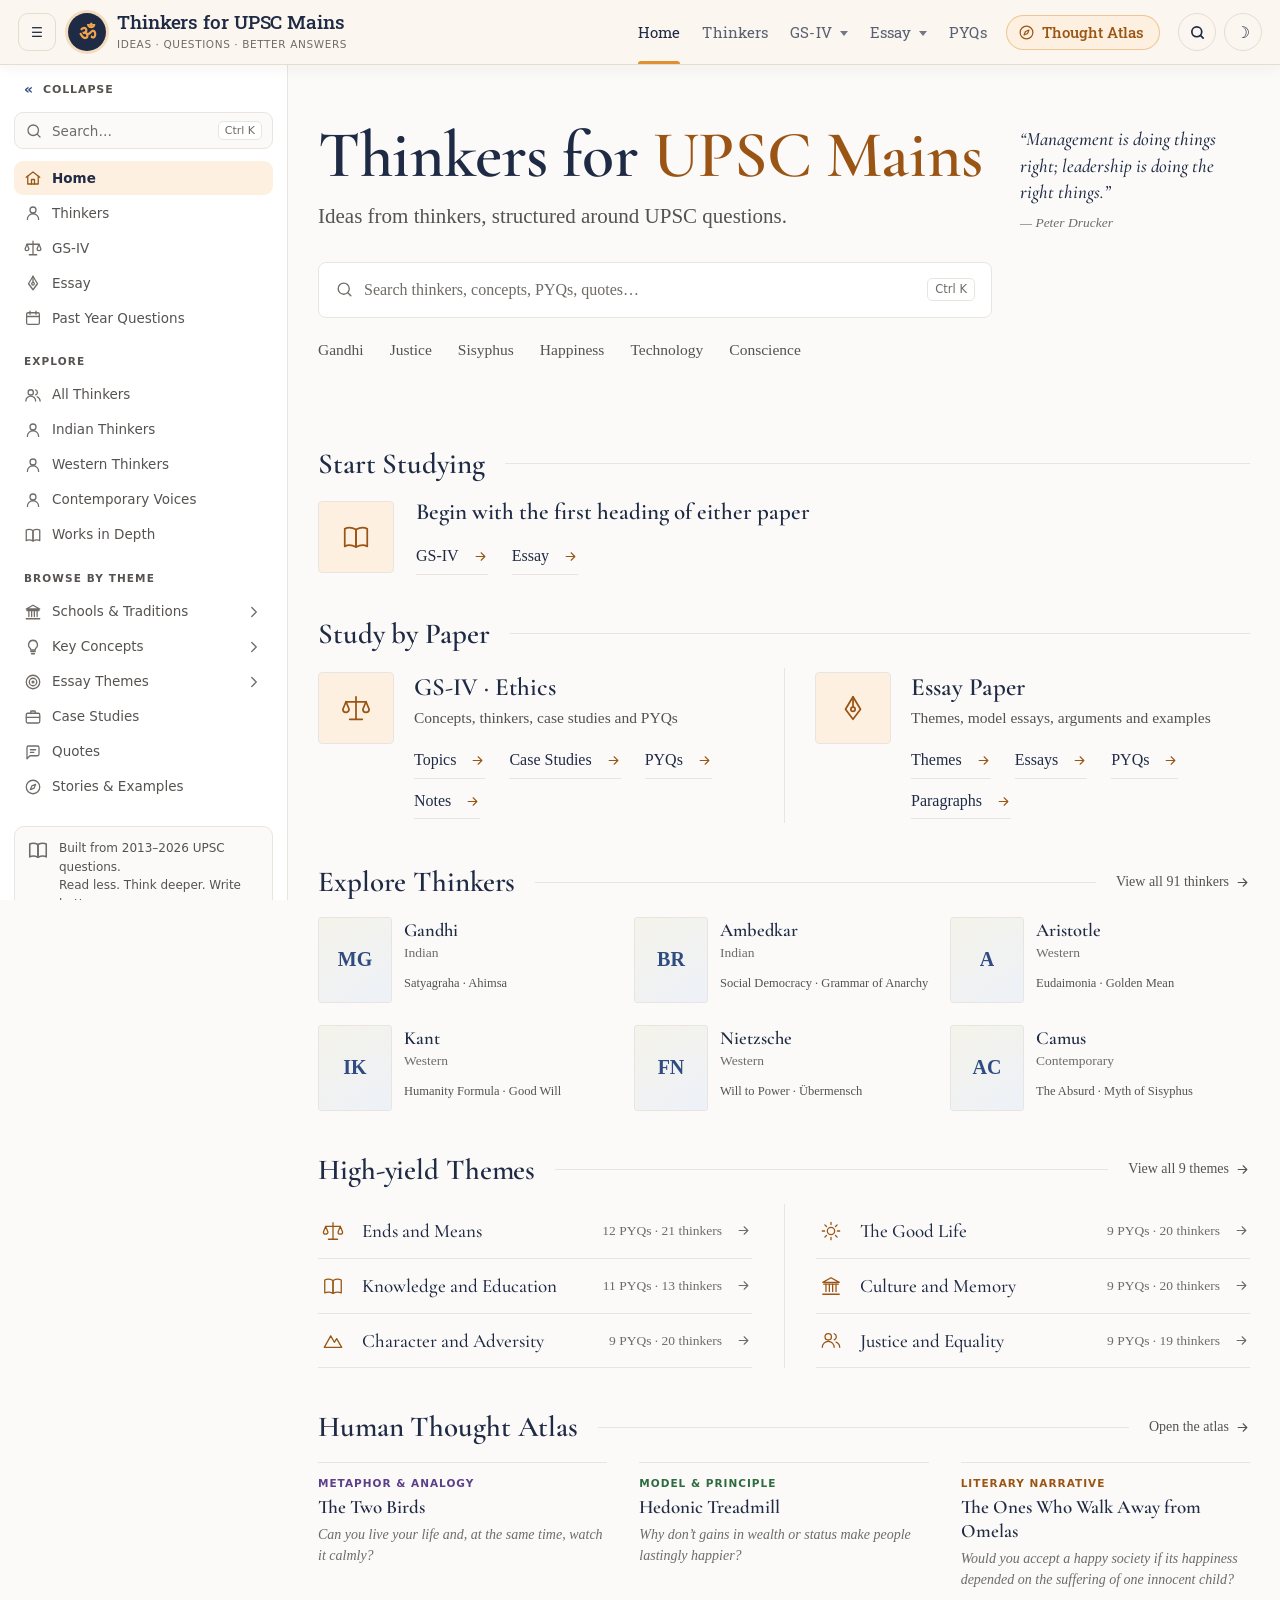
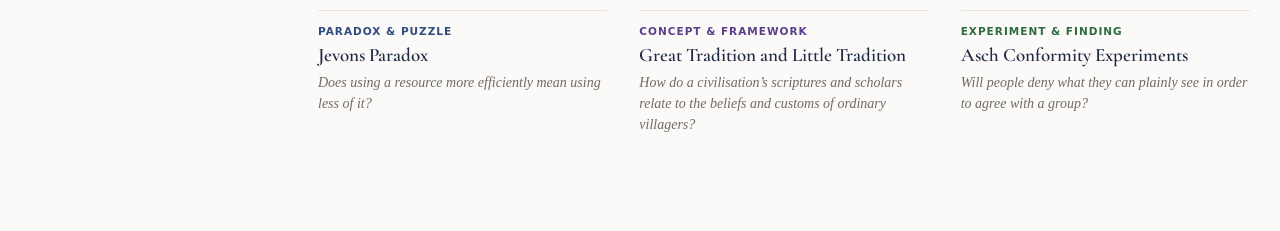
==== index.html @ a930371f "Give every page a shareable address, add Share, and animate the Katha cover Pages now write their pl" ====
<!DOCTYPE html>
<html lang="en" data-theme="light">
<head>
<meta charset="utf-8">
<meta name="viewport" content="width=device-width, initial-scale=1">
<meta http-equiv="Cache-Control" content="no-store, no-cache, must-revalidate">
<meta http-equiv="Pragma" content="no-cache">
<meta http-equiv="Expires" content="0">
<title>Thinkers for UPSC Mains — Essay &amp; Ethics</title>
<meta name="description" content="Philosophers and thinkers asked in UPSC Essay and GS-IV Ethics, organised with core ideas, quotations and syllabus links.">
<!-- The app's logo: a simpler cut for browser tabs, the full one for phone home screens. -->
<link rel="icon" href="favicon-32.png" type="image/png" sizes="32x32">
<link rel="icon" href="favicon.svg" type="image/svg+xml">
<link rel="apple-touch-icon" href="apple-touch-icon.png">
<!-- Roboto Slab carries the reading text; everything else stays on system faces. -->
<link rel="preconnect" href="https://fonts.googleapis.com">
<link rel="preconnect" href="https://fonts.gstatic.com" crossorigin>
<link rel="stylesheet" href="https://fonts.googleapis.com/css2?family=Roboto+Slab:wght@300;400;500;600&family=Cormorant+Garamond:ital,wght@0,500;0,600;1,500&family=Noto+Serif+Devanagari:wght@400;500;600&display=swap">
<!-- The stylesheet and scripts below are loaded with a fresh timestamp every visit,
     so an edited file is never served from a stale browser cache. -->
<script>
  document.write('<link rel="stylesheet" href="styles.css?v=' + Date.now() + '">');
</script>
<noscript><link rel="stylesheet" href="styles.css"></noscript>
</head>
<body>

<header class="topbar" id="topbar">
  <a class="skip" href="#main">Skip to main content</a>
  <button class="icon-btn menu-btn" id="menuBtn" aria-label="Show or hide the navigation"
          aria-controls="sidebar" aria-expanded="true" title="Show or hide the navigation">&#9776;</button>
  <a class="brand" href="./" data-to="home|0|" title="Home">
    <div class="brand-mark">&#x0950;</div>
    <div class="brand-text">
      <h1>Thinkers for UPSC Mains</h1>
      <p>Ideas &middot; Questions &middot; Better answers</p>
    </div>
  </a>
  <!-- the sections, on a band that runs out to the right edge -->
  <div class="band">
    <nav class="topnav" id="topNav" aria-label="Sections"></nav>
    <button class="band-btn" id="searchBtn" aria-label="Search" aria-controls="searchBar"
            aria-expanded="false" title="Search (press /)">
      <svg width="17" height="17" viewBox="0 0 24 24" fill="none" stroke="currentColor" stroke-width="2.4" stroke-linecap="round">
        <circle cx="11" cy="11" r="7"></circle><path d="M20 20l-3.5-3.5"></path>
      </svg>
    </button>
    <button class="band-btn band-atlas" data-to="atlas|0|" aria-label="Human Thought Atlas" title="Human Thought Atlas">
      <svg width="18" height="18" viewBox="0 0 24 24" fill="none" stroke="currentColor" stroke-width="2" stroke-linecap="round" stroke-linejoin="round">
        <circle cx="12" cy="12" r="9"></circle><path d="m15.5 8.5-2 5-5 2 2-5z"></path>
      </svg>
    </button>
    <button class="band-btn" id="themeBtn" aria-label="Toggle theme" title="Toggle light / dark">&#9789;</button>
  </div>
  <div class="searchbar" id="searchBar">
    <div class="search-wrap">
      <svg width="16" height="16" viewBox="0 0 24 24" fill="none" stroke="currentColor" stroke-width="2.2" stroke-linecap="round">
        <circle cx="11" cy="11" r="7"></circle><path d="M20 20l-3.5-3.5"></path>
      </svg>
      <input id="search" type="search" placeholder="Search a thinker, idea, quote or theme…" autocomplete="off">
      <span class="kbd">Esc</span>
    </div>
  </div>
</header>

<div class="shell">
  <nav class="sidebar" id="sidebar">
    <button class="rail-btn" id="railBtn" aria-controls="sidebar" aria-expanded="true"
            title="Collapse the panel"><i>&laquo;</i><span>Collapse</span></button>
    <div id="viewNav"></div>
    <div class="side-label" id="catLabel">Schools &amp; Traditions</div>
    <div id="catNav"></div>
  </nav>

  <main class="main" id="main" tabindex="-1"></main>
</div>

<div class="overlay" id="overlay">
  <article class="sheet" id="sheet"></article>
</div>

<script>
  // async=false keeps them executing in this exact order.
  //
  // Locally we bust the cache on every load, so an edited file shows up on a
  // plain refresh. Once deployed that would be wasteful -- the data files are
  // well over a megabyte and never change between releases -- so a published
  // copy uses a fixed version instead and lets the browser cache properly.
  // Bump BUILD when the data files change.
  (function () {
    var BUILD = '2026-10-05e';
    var local = ['localhost', '127.0.0.1', '::1', ''].indexOf(location.hostname) !== -1
                || location.protocol === 'file:';
    var v = local ? Date.now() : BUILD;
    ['data.js', 'portraits.js', 'profiles.js',
     'works.js', 'worklab.js', 'covers.js', 'mcqs.js', 'answers.js', 'guides.js', 'essays.js','pyq.js', 'glossary.js', 'openouts.js', 'gs4pyq.js', 'gs4concepts.js', 'cases.js', 'gs4gloss.js', 'atlas.js', 'app.js'].forEach(function (f) {
      var s = document.createElement('script');
      s.src = f + '?v=' + v;
      s.async = false;
      document.head.appendChild(s);
    });
  })();
</script>
</body>
</html>
---- styles.css ----
/* ================= UPSC THINKERS — STYLES ================= */

:root{
  --bg:#fbfaf8;
  --bg-2:#fefdfc;
  --panel:#ffffff;
  /* the brand gradient runs across both of these and carries white text, so it
     stays the same in either theme; --accent alone is too pale in dark mode */
  --brand-a:#2f4b80;
  --brand-b:#1f2a44;
  --ink:#333130;      /* warm near-black: 11.9:1, not 14.6 */
  --ink-2:#55524f;    /* body text, 7.5:1 */
  --ink-3:#6f6b67;    /* labels and captions, 4.8:1 */
  --line:#e8e5e1;
  --line-2:#f2f0ed;
  --rail:#ffffff;      /* the sidebar, a step lighter than the page */
  /* ink and saffron: ink blue for anything you can press, saffron only for the
     rules and marks that frame a heading */
  --accent:#2f4b80;    /* 8.3:1 on the page */
  --accent-2:#4a6aa6;
  --accent-soft:#edf1f8;
  --head:#1f2a44;      /* page headings */
  --saffron:#e0902f;   /* rules, underlines and the brand mark; never text on white */
  --saffron-ink:#9a5514; /* saffron as text: the small labels over a heading, 5.7:1 */
  --saffron-soft:#fdf0e1; /* a saffron wash behind the section you are in */
  --cta:#b05e18;       /* filled buttons; white on it is 4.7:1 */
  --cta-h:#9a5314;
  --cta-ink:#ffffff;
  --hero:linear-gradient(180deg,#f6f0e7,#fbfaf8);
  --gold:#7d6a3c;
  --gold-soft:#f5f3ea;
  --shadow:0 1px 2px rgba(30,30,28,.05), 0 8px 24px rgba(30,30,28,.06);
  --shadow-lg:0 4px 12px rgba(30,30,28,.09), 0 24px 60px rgba(30,30,28,.14);
  --radius:14px;
  --serif:"Iowan Old Style","Palatino Linotype",Palatino,Georgia,"Times New Roman",serif;
  --sans:"Segoe UI",Inter,system-ui,-apple-system,Roboto,Helvetica,Arial,sans-serif;
  /* quotations get their own face so they stand apart from the body text */
  --quote:Aptos,"Segoe UI Variable Text","Segoe UI",system-ui,-apple-system,Roboto,sans-serif;
  --quote-ink:#2b2927;
  --sidebar-w:288px;
  /* the reading: a slab serif, set large and loose, the way ANRF sets its prose */
  --read:"Roboto Slab","Rockwell","Georgia",serif;
  --read-ink:#3a3835;
  --band:#1f2a44;      /* the header; white on it is 14.3:1 */
  --band-ink:#c9cfdc;  /* the sections you are not in, 9.1:1 on the header */
  /* the masthead: the page's own paper, navy type, the mark in navy and saffron */
  --mast:#fbf7f0;
  --mast-line:#e6ddcd;
  --mast-ink:#586072;  /* the sections you are not in, 6.3:1 on the masthead */
  --mark-bg:#1f2a44;
  --mark-ink:#f0a54d;
}

html[data-theme="dark"]{
  --bg:#191817;
  --bg-2:#211f1e;
  --panel:#262423;
  --ink:#e4e1dc;      /* eased off pure white too */
  --ink-2:#b0aca6;
  --ink-3:#948f89;
  --line:#38352f;
  --line-2:#2d2a28;
  --rail:#131211;      /* the sidebar, a step deeper than the page */
  --accent:#9fb5e3;
  --accent-2:#bccbee;
  --accent-soft:#212838;
  --head:#e3e7f0;
  --saffron-ink:#e8a55a;
  --saffron-soft:#33261a;
  --cta:#e8a55a;
  --cta-h:#f0b672;
  --cta-ink:#1b1a19;
  --hero:linear-gradient(180deg,#221f1c,#191817);
  --gold:#cbb47c;
  --gold-soft:#282318;
  --shadow:0 1px 2px rgba(0,0,0,.3), 0 8px 24px rgba(0,0,0,.35);
  --shadow-lg:0 4px 12px rgba(0,0,0,.4), 0 24px 60px rgba(0,0,0,.55);
  --quote-ink:#eeeae4;
  --read-ink:#dcd8d2;
  --band:#182033;
  --mast:#1f1d1b;
  --mast-line:#35312c;
  --mast-ink:#b1aca4;
  --mark-bg:#e0902f;
  --mark-ink:#1f2a44;
}

*{box-sizing:border-box;margin:0;padding:0}
html{scroll-behavior:smooth}
body{
  background:var(--bg);
  color:var(--ink);
  font-family:var(--sans);
  line-height:1.6;
  -webkit-font-smoothing:antialiased;
}
a{color:var(--accent);text-decoration:none}
button{font-family:inherit;cursor:pointer;border:none;background:none;color:inherit}
::selection{background:var(--accent);color:var(--panel)}

/* ---------------- Header ----------------
   A paper masthead: the page's own warm off-white, the name in navy at the
   left, the sections at the right with a saffron underline under the one you
   are in, and the Thought Atlas as a saffron pill of its own. The colour on the
   page comes from the pictures in the header bands below it. */
.topbar{
  position:sticky;top:0;z-index:60;
  display:flex;align-items:center;gap:12px;
  height:64px;padding:0 0 0 18px;
  background:var(--mast);color:var(--head);
  box-shadow:0 1px 0 var(--mast-line),0 4px 14px rgba(60,45,30,.05);
}
.skip{
  position:absolute;left:12px;top:-52px;z-index:90;
  padding:8px 14px;border-radius:8px;background:var(--band);color:#fff;
  font-size:13px;font-weight:600;transition:top .15s}
.skip:focus{top:12px}

.brand{display:flex;align-items:center;gap:11px;flex-shrink:0;min-width:0;color:inherit}
.brand:focus-visible{outline:2px solid var(--saffron);outline-offset:3px;border-radius:8px}
.brand-mark{
  width:38px;height:38px;border-radius:50%;flex-shrink:0;
  background:var(--mark-bg);color:var(--mark-ink);
  display:grid;place-items:center;
  font-family:var(--serif);font-size:20px;font-weight:700;
  box-shadow:0 0 0 3px rgba(224,144,47,.25);
}
.brand-text h1{
  font-family:var(--read);font-size:19px;font-weight:500;letter-spacing:-.1px;
  line-height:1.15;color:var(--head);white-space:nowrap}
.brand-text p{
  font-size:10.5px;color:var(--ink-3);letter-spacing:.6px;text-transform:uppercase;
  margin-top:3px;white-space:nowrap}

.band{
  position:relative;align-self:stretch;margin-left:auto;
  display:flex;align-items:center;gap:8px;
  padding:0 18px 0 24px;color:var(--head)}

.topnav{align-self:stretch;margin-right:6px}
.tn-list{display:flex;height:100%;list-style:none}
.tn{position:relative;display:flex}
.tn-btn{
  position:relative;display:flex;align-items:center;gap:8px;height:100%;
  padding:0 14px;font-family:var(--read);font-size:15.5px;font-weight:400;
  letter-spacing:.1px;color:var(--mast-ink);white-space:nowrap;transition:color .15s}
.tn:hover .tn-btn,.tn:focus-within .tn-btn,.tn.open .tn-btn,.tn.on .tn-btn{color:var(--head)}
/* a saffron bar under the section you are in; a fainter one under the menu you are in */
.tn-btn::after{
  content:"";position:absolute;left:14px;right:14px;bottom:0;height:3px;
  border-radius:3px 3px 0 0;background:var(--saffron);opacity:0;transition:opacity .15s}
.tn:hover .tn-btn::after,.tn:focus-within .tn-btn::after,.tn.open .tn-btn::after{opacity:.5}
.tn.on .tn-btn::after{opacity:1}
.tn-btn:focus-visible{outline:2px solid var(--saffron);outline-offset:-8px;border-radius:10px}
/* the Thought Atlas: a saffron pill with a compass, set apart from the sections */
.tn-feature{align-items:center;margin:0 4px 0 8px}
.tn-feature .tn-btn{
  height:auto;gap:7px;padding:7px 15px 7px 11px;border-radius:20px;
  border:1px solid rgba(224,144,47,.45);background:var(--saffron-soft);color:var(--saffron-ink);font-weight:500}
.tn-feature .tn-btn .ic{width:17px;height:17px}
.tn-feature .tn-btn::after{display:none}
.tn-feature:hover .tn-btn,.tn-feature:focus-within .tn-btn{border-color:var(--saffron);color:var(--saffron-ink)}
.tn-feature.on .tn-btn{background:var(--saffron);border-color:var(--saffron);color:#fff}
.tn-feature .tn-btn:focus-visible{outline-offset:2px;border-radius:20px}
.tn-caret{
  width:0;height:0;margin-top:2px;opacity:.85;
  border-left:4px solid transparent;border-right:4px solid transparent;border-top:5px solid currentColor}

.dd{
  display:none;position:absolute;top:100%;left:0;z-index:80;
  min-width:300px;padding:6px;
  background:var(--panel);border:1px solid var(--line);border-top:3px solid var(--saffron);
  border-radius:0 0 12px 12px;box-shadow:var(--shadow-lg)}
.tn:last-child .dd{left:auto;right:0}
@media (hover:hover){ .topnav:not(.shut) .tn:hover > .dd{display:block} }
.topnav:not(.shut) .tn:focus-within > .dd,.tn.open > .dd{display:block}
.dd ul{list-style:none}
.dd-item{
  display:block;width:100%;text-align:left;padding:9px 12px;border-radius:8px;
  transition:background .12s}
.dd-item b{
  display:block;font-family:var(--read);font-size:15px;font-weight:500;
  line-height:1.35;color:var(--ink)}
.dd-item span{display:block;margin-top:2px;font-size:12.5px;line-height:1.45;color:var(--ink-2)}
.dd-item:hover,.dd-item:focus-visible{background:var(--accent-soft)}
.dd-item:hover b,.dd-item:focus-visible b{color:var(--accent)}
.dd-item:focus-visible{outline:none;box-shadow:inset 0 0 0 2px var(--accent)}

.band-btn{
  width:38px;height:38px;border-radius:50%;display:grid;place-items:center;flex-shrink:0;
  border:1.5px solid var(--mast-line);color:var(--head);font-size:16px;transition:.15s}
.band-btn:hover{background:var(--saffron-soft);border-color:var(--saffron);color:var(--saffron-ink)}
/* on a narrow screen the sections leave for the drawer, but the atlas keeps a button */
.band-atlas{display:none;border-color:rgba(224,144,47,.5);background:var(--saffron-soft);color:var(--saffron-ink)}
.band-btn:focus-visible{outline:2px solid var(--saffron);outline-offset:2px}

/* search drops out of the band's end, and stays open while it holds a query */
.searchbar{
  display:none;position:absolute;top:100%;right:14px;z-index:85;
  width:min(560px,calc(100vw - 28px));padding:10px;
  background:var(--panel);border:1px solid var(--line);border-top:0;
  border-radius:0 0 12px 12px;box-shadow:var(--shadow-lg)}
.searchbar.open{display:block}
.search-wrap{position:relative}
.search-wrap svg{position:absolute;left:13px;top:50%;transform:translateY(-50%);color:var(--ink-3)}
#search{
  width:100%;padding:10px 62px 10px 38px;
  border:1px solid var(--line);border-radius:10px;
  background:var(--panel);color:var(--ink);font-size:14px;
  transition:border-color .15s, box-shadow .15s;
}
#search:focus{outline:none;border-color:var(--accent);box-shadow:0 0 0 3px var(--accent-soft)}
#search::placeholder{color:var(--ink-3)}
.kbd{
  position:absolute;right:10px;top:50%;transform:translateY(-50%);
  font-size:11px;color:var(--ink-3);border:1px solid var(--line);
  border-radius:5px;padding:1px 6px;background:var(--bg);pointer-events:none;
}
.icon-btn{
  width:38px;height:38px;border-radius:10px;display:grid;place-items:center;
  border:1px solid var(--line);background:var(--panel);color:var(--ink-2);
  transition:.15s;flex-shrink:0;
}
.icon-btn:hover{border-color:var(--accent);color:var(--accent)}

/* the menu button collapses the sidebar on a wide screen and opens the drawer
   on a narrow one, so one control means one thing: show me the navigation */
.menu-btn{display:grid}
.topbar .menu-btn{background:transparent;border-color:var(--mast-line);color:var(--head)}
.topbar .menu-btn:hover{border-color:var(--saffron);color:var(--saffron)}
.topbar .menu-btn:focus-visible{outline:2px solid var(--saffron);outline-offset:2px}

/* The band gives up air first, then the name steps back to its mark, and only
   then do the sections leave for the drawer, which already lists them all. */
@media (max-width:1340px){
  .tn-btn{padding:0 11px;font-size:14.5px}
  .tn-btn::after{left:11px;right:11px}
  .band{padding-left:16px}
}
@media (max-width:1260px) and (min-width:1001px){ .brand-text{display:none} }
@media (max-width:1000px){ .topnav{display:none} .band-atlas{display:grid} }

/* ---------------- Layout ---------------- */
.shell{display:flex;align-items:flex-start;max-width:1560px;margin:0 auto}

.sidebar{
  width:var(--sidebar-w);flex-shrink:0;
  position:sticky;top:64px;
  height:calc(100vh - 64px);overflow-y:auto;
  padding:12px 14px 40px;
  background:var(--rail);
  border-right:1px solid var(--line);
}
/* the panel's own control, where a reader looks for it */
.rail-btn{
  display:flex;align-items:center;gap:9px;width:100%;
  padding:6px 10px;margin-bottom:10px;border:0;border-radius:8px;
  background:none;color:var(--ink-3);cursor:pointer;
  font-family:var(--sans);font-size:11px;font-weight:700;
  letter-spacing:.9px;text-transform:uppercase;transition:.13s}
.rail-btn:hover{background:var(--line-2);color:var(--accent)}
.rail-btn:focus-visible{outline:2px solid var(--accent);outline-offset:1px}
.rail-btn i{font-style:normal;font-size:14px;line-height:1;color:var(--accent)}
/* the panel now sits on a deeper ground, so its small text steps up a shade */
.rail-btn,.sidebar .side-label,.sidebar .syl-no{color:var(--ink-2)}
@media (min-width:881px){
  html[data-side="off"] .rail-btn{justify-content:center;padding:8px 0}
  html[data-side="off"] .rail-btn span{display:none}
  html[data-side="off"] .sidebar{
    width:58px;padding-left:8px;padding-right:8px;overflow-x:hidden}
  html[data-side="off"] .nav-name,
  html[data-side="off"] .nav-count,
  html[data-side="off"] .side-label{display:none}
  html[data-side="off"] .nav-item{justify-content:center;padding:9px 0}
  html[data-side="off"] .nav-ico{width:auto;font-size:16px}
  html[data-side="off"] .syl-no{font-size:12px}
  html[data-side="off"] #catNav{
    margin-top:10px;padding-top:10px;border-top:1px solid var(--line)}
  html[data-side="off"] .nav-back .nav-ico{color:var(--accent)}
}
/* With the header band carrying the sections, a wide screen's sidebar keeps only
   the schools and traditions (and, inside a map, its headings). Below 1001px the
   band has no room for the sections, so the drawer goes on listing them. */
@media (min-width:1001px){
  .sidebar .nav-back{display:none}   /* .nav-item sets display later on */
  #catLabel{margin-top:4px}
  html[data-side="off"] #catNav{margin-top:0;padding-top:0;border-top:0}
}
.sidebar::-webkit-scrollbar{width:8px}
.sidebar::-webkit-scrollbar-thumb{background:var(--line);border-radius:4px}

.side-label{
  font-size:10.5px;font-weight:700;letter-spacing:1.1px;text-transform:uppercase;
  color:var(--ink-3);padding:0 10px;margin:18px 0 8px;
}
#viewNav > .side-label:first-child{margin-top:0}
.nav-item + .side-label{margin-top:18px}
.side-label:first-child{margin-top:0}

.nav-item{
  display:flex;align-items:center;gap:10px;width:100%;
  padding:8px 10px;border-radius:9px;text-align:left;
  font-size:13.5px;color:var(--ink-2);transition:.13s;margin-bottom:1px;
}
.nav-item:hover{background:var(--line-2);color:var(--ink)}
.nav-item.active{background:var(--saffron-soft);color:var(--head);font-weight:600}
.nav-item.active .nav-count{background:rgba(154,85,20,.12);color:var(--saffron-ink)}
html[data-theme="dark"] .nav-item.active .nav-count{background:rgba(232,165,90,.18)}
.nav-ico{font-size:15px;width:20px;text-align:center;flex-shrink:0}
.nav-name{flex:1;line-height:1.3}
.nav-count{
  font-size:11px;font-weight:600;padding:1px 7px;border-radius:20px;
  background:var(--line-2);color:var(--ink-2);flex-shrink:0;
}
/* the sidebar outside a map: line icons, the section you are in on a saffron
   wash, and three browse groups that fold open */
.nav-item > .ic.nav-ico{width:18px;height:18px;color:var(--ink-3)}
.nav-item.active > .ic.nav-ico{color:var(--saffron-ink)}
.nav-item.sub.active{background:none;color:var(--saffron-ink)}
.nav-chev{width:15px;height:15px;margin-left:auto;color:var(--ink-3);transition:transform .15s}
.nav-fold[aria-expanded="true"] .nav-chev{transform:rotate(90deg)}
.nav-kids{margin:2px 0 6px 19px;padding-left:10px;border-left:1px solid var(--line)}
.nav-kid{
  display:flex;align-items:baseline;justify-content:space-between;gap:8px;width:100%;
  padding:5px 8px;border:0;border-radius:7px;background:none;text-align:left;cursor:pointer;
  font:13px/1.4 var(--sans);color:var(--ink-2)}
.nav-kid:hover{background:var(--line-2);color:var(--ink)}
.nav-kid.on{color:var(--saffron-ink);font-weight:600}
.nav-kid i{font-style:normal;font-size:11px;color:var(--ink-3)}
.nav-kid:focus-visible,.side-search:focus-visible{outline:2px solid var(--saffron);outline-offset:1px}
.side-search{
  display:flex;align-items:center;gap:9px;width:100%;margin:0 0 12px;padding:8px 10px;
  border:1px solid var(--line);border-radius:9px;background:var(--bg);color:var(--ink-3);
  font:13.5px/1.2 var(--sans);text-align:left;cursor:pointer;transition:.13s}
.side-search:hover{border-color:var(--saffron)}
.side-search span{flex:1}
.side-search kbd{
  font:11px/1.4 var(--sans);padding:1px 6px;border:1px solid var(--line);border-radius:5px;
  background:var(--panel);color:var(--ink-3)}
.side-foot{
  display:flex;gap:10px;align-items:flex-start;margin:22px 0 0;padding:12px;
  border:1px solid var(--line);border-radius:10px;background:var(--bg)}
.side-foot .ic{width:22px;height:22px;color:var(--ink-3)}
.side-foot p{font:12px/1.55 var(--sans);color:var(--ink-2)}
@media (min-width:881px){
  html[data-side="off"] .side-search{justify-content:center;padding:8px 0}
  html[data-side="off"] .side-search span,
  html[data-side="off"] .side-search kbd,
  html[data-side="off"] .nav-chev,
  html[data-side="off"] .nav-kids,
  html[data-side="off"] .side-foot{display:none}
}

.main{flex:1;min-width:0;padding:26px 30px 80px}

/* ---------------- Section head + filters ---------------- */
.sec-head{margin-bottom:18px}
/* every page heading stands in ink blue behind a saffron rule; where a small
   label sits over it, the rule runs down beside both so they read as one */
.sec-head h3{
  font-family:var(--serif);font-size:23px;font-weight:600;letter-spacing:-.3px;
  color:var(--head);border-left:4px solid var(--saffron);padding-left:14px}
.sec-head p{color:var(--ink-2);font-size:14px;margin-top:3px;max-width:720px}

.chips{display:flex;gap:7px;flex-wrap:wrap;margin:14px 0 20px}
.chip{
  padding:5px 13px;border-radius:20px;font-size:12.5px;font-weight:500;
  border:1px solid var(--line);background:var(--panel);color:var(--ink-2);transition:.13s;
}
.chip:hover{border-color:var(--accent);color:var(--accent)}
.chip.on{background:var(--accent);border-color:var(--accent);color:var(--panel)}

/* ---------------- The front page ----------------
   A hero with the site search and a statue fading in from the right, then the
   reader's place, the two papers, six thinkers and the most-asked themes. The
   pictures are public-domain and CC0 photographs from Wikimedia Commons: Rodin's
   Thinker (National Gallery of Art), Aristotle (Palazzo Altemps) and a pen nib. */
.art-thinker{background-image:url("https://upload.wikimedia.org/wikipedia/commons/thumb/a/a1/Auguste_Rodin%2C_The_Thinker_%28Le_Penseur%29%2C_model_1880%2C_cast_1901%2C_NGA_1005.jpg/960px-Auguste_Rodin%2C_The_Thinker_%28Le_Penseur%29%2C_model_1880%2C_cast_1901%2C_NGA_1005.jpg")}
.art-aristotle{background-image:url("https://upload.wikimedia.org/wikipedia/commons/thumb/a/ae/Aristotle_Altemps_Inv8575.jpg/500px-Aristotle_Altemps_Inv8575.jpg")}
.art-pen{background-image:url("https://upload.wikimedia.org/wikipedia/commons/thumb/e/e7/Fountain_pen_nib_%28Unsplash%29.jpg/500px-Fountain_pen_nib_%28Unsplash%29.jpg")}

.ic{
  width:18px;height:18px;flex-shrink:0;fill:none;stroke:currentColor;stroke-width:1.7;
  stroke-linecap:round;stroke-linejoin:round}

.hero{
  --art:min(27%,330px);   /* the statue's strip at the right; the quote stands just left of it */
  position:relative;isolation:isolate;overflow:hidden;
  display:grid;grid-template-columns:minmax(0,1fr) 200px;gap:28px;align-items:start;
  margin:-26px -30px 0;padding:46px calc(var(--art) + 4px) 34px 30px;
  background:var(--hero);border-bottom:1px solid var(--line)}
/* multiply lets the photograph's grey ground take on the page's warm colour */
.hero-art{
  position:absolute;z-index:-1;top:0;right:0;bottom:0;width:calc(var(--art) + 70px);
  background-repeat:no-repeat;background-size:cover;background-position:50% 22%;
  -webkit-mask-image:linear-gradient(90deg,transparent 0,#000 40%);
          mask-image:linear-gradient(90deg,transparent 0,#000 40%);
  mix-blend-mode:multiply;opacity:.7;filter:sepia(.4) saturate(.85)}
.hero-body{min-width:0}
.hero-t{
  font-family:var(--read);font-size:clamp(30px,4.2vw,46px);font-weight:600;line-height:1.1;
  letter-spacing:-.6px;color:var(--head)}
.hero-s{
  font-family:var(--read);font-size:clamp(16px,1.6vw,19px);line-height:1.5;
  color:var(--ink-2);margin:10px 0 22px}
.hero-q{
  margin-top:14px;padding:0;border:0;background:none;text-align:left;cursor:pointer;
  font-family:var(--read);color:var(--ink-2)}
.hero-q q{display:block;font-style:italic;font-size:17px;line-height:1.5;color:var(--head)}
.hero-q span{display:block;margin-top:8px;font:500 12.5px/1.4 var(--sans);color:var(--ink-3)}
.hero-q:hover q{color:var(--saffron-ink)}
.hero-q:focus-visible{outline:2px solid var(--saffron);outline-offset:4px;border-radius:4px}

.hsearch{
  display:flex;align-items:center;gap:10px;max-width:720px;padding:5px 5px 5px 16px;
  background:var(--panel);border:1px solid var(--line);border-radius:12px;box-shadow:var(--shadow)}
.hsearch:focus-within{border-color:var(--saffron);box-shadow:0 0 0 3px var(--saffron-soft),var(--shadow)}
.hsearch > .ic{width:19px;height:19px;color:var(--ink-3)}
.hsearch input{
  flex:1;min-width:0;border:0;outline:0;background:none;color:var(--ink);
  font:15px/1.4 var(--sans);padding:10px 0}
.hsearch input::placeholder{color:var(--ink-3)}
.hsearch input::-webkit-search-cancel-button{cursor:pointer}

.hero-pop{display:flex;flex-wrap:wrap;align-items:center;gap:8px;margin-top:16px;max-width:720px}
.hero-pop > span{font:600 12.5px/1 var(--sans);color:var(--ink-2);margin-right:2px}
.pop{
  padding:6px 12px;border:1px solid var(--line);border-radius:7px;background:var(--panel);
  font:500 12.5px/1.2 var(--sans);color:var(--ink-2);cursor:pointer;transition:.13s}
.pop:hover{border-color:var(--saffron);background:var(--saffron-soft);color:var(--saffron-ink)}

/* the two buttons of the page: a filled one to go, an outlined one to explore */
.cta{
  display:inline-flex;align-items:center;justify-content:center;gap:8px;padding:10px 20px;
  border:0;border-radius:9px;background:var(--cta);color:var(--cta-ink);
  font:600 14px/1.2 var(--sans);white-space:nowrap;cursor:pointer;transition:.15s}
.cta:hover{background:var(--cta-h)}
.obtn{
  display:inline-flex;align-items:center;gap:8px;padding:9px 16px;
  border:1px solid var(--saffron);border-radius:9px;background:var(--saffron-soft);color:var(--saffron-ink);
  font:600 13.5px/1.2 var(--sans);white-space:nowrap;cursor:pointer;transition:.15s}
.obtn:hover{background:var(--saffron);color:var(--band)}
.cta .ic,.obtn .ic,.hb-link .ic{width:16px;height:16px}
.cta:focus-visible,.obtn:focus-visible,.pop:focus-visible,.hb-link:focus-visible,
.tcard:focus-visible,.topic:focus-visible,.srow:focus-visible{outline:2px solid var(--saffron);outline-offset:2px}

.home{max-width:1240px}
.hblock{margin-top:28px}
.hb-head{display:flex;align-items:flex-end;justify-content:space-between;gap:16px;margin-bottom:14px}
.hb-t{
  font-family:var(--read);font-size:21px;font-weight:600;line-height:1.25;color:var(--head);
  border-left:4px solid var(--saffron);padding-left:12px}
.hb-t small{margin-left:6px;font:600 12px/1 var(--sans);color:var(--ink-3);vertical-align:middle}
.hb-s{font-family:var(--read);font-size:14px;line-height:1.5;color:var(--ink-2);margin-top:5px;padding-left:16px}
.hb-link{
  display:inline-flex;align-items:center;gap:6px;padding:4px 0;border:0;background:none;
  font:600 13px/1.3 var(--sans);color:var(--accent);white-space:nowrap;cursor:pointer}
.hb-link:hover{color:var(--saffron-ink)}

.cont{
  display:grid;grid-template-columns:112px minmax(0,1fr) auto;align-items:center;gap:20px;
  padding:14px 20px 14px 14px;background:var(--panel);border:1px solid var(--line);
  border-radius:12px;box-shadow:var(--shadow)}
.cont-art{
  width:112px;height:84px;border-radius:8px;background-color:var(--line-2);
  background-size:cover;background-position:center 28%;filter:sepia(.2)}
.cont-t{display:flex;align-items:center;flex-wrap:wrap;gap:6px 10px}
.cont-t b{font-family:var(--read);font-size:19px;font-weight:600;line-height:1.3;color:var(--head)}
.cont-tag{
  font:600 11.5px/1 var(--sans);color:var(--saffron-ink);background:var(--saffron-soft);
  border-radius:6px;padding:5px 9px}
.cont-w{font-family:var(--read);font-size:14px;line-height:1.5;color:var(--ink-2);margin-top:4px}
.cont-bar{height:6px;max-width:520px;margin-top:12px;border-radius:6px;background:var(--line-2);overflow:hidden}
.cont-bar i{display:block;height:100%;border-radius:6px;background:var(--saffron)}
.cont-n{display:flex;justify-content:space-between;gap:12px;max-width:520px;margin-top:6px;font:500 12px/1.4 var(--sans);color:var(--ink-3)}
.cont-n b{color:var(--ink-2)}
.cont-go{display:flex;flex-wrap:wrap;gap:8px}

.pcards{display:grid;grid-template-columns:repeat(auto-fit,minmax(min(100%,380px),1fr));gap:18px}
.pcard{
  position:relative;isolation:isolate;overflow:hidden;
  display:flex;flex-direction:column;align-items:flex-start;padding:22px 24px;
  background:var(--panel);border:1px solid var(--line);border-radius:12px;box-shadow:var(--shadow)}
.pcard-art{
  position:absolute;z-index:-1;top:0;right:0;width:48%;height:132px;
  background-size:cover;background-position:center 30%;
  -webkit-mask-image:radial-gradient(ellipse 100% 100% at 100% 0,#000 35%,transparent 80%);
          mask-image:radial-gradient(ellipse 100% 100% at 100% 0,#000 35%,transparent 80%);
  mix-blend-mode:multiply;opacity:.5;filter:sepia(.35)}
.pcard-h{display:flex;gap:16px;align-items:flex-start;max-width:72%}
.pcard-ico{
  flex:0 0 auto;width:52px;height:52px;border-radius:11px;display:grid;place-items:center;
  background:var(--saffron-soft);color:var(--saffron-ink)}
.pcard-ico .ic{width:26px;height:26px}
.pcard h4{font-family:var(--read);font-size:23px;font-weight:600;line-height:1.2;color:var(--head)}
.pcard-h p{font-family:var(--read);font-size:14.5px;line-height:1.5;color:var(--ink-2);margin-top:5px}
/* where each paper's material lives: plain named links, a quiet tile each */
.pcard-links{display:grid;grid-template-columns:repeat(2,minmax(0,1fr));gap:10px;width:100%;margin-top:22px}
.pcard-links button{
  display:flex;align-items:center;gap:10px;min-height:48px;padding:9px 12px 9px 9px;text-align:left;
  background:var(--bg);border:1px solid var(--line);border-radius:10px;cursor:pointer;
  transition:border-color .15s,background .15s}
.pl-ico{
  flex:0 0 auto;width:30px;height:30px;border-radius:8px;display:grid;place-items:center;
  background:var(--saffron-soft);color:var(--saffron-ink)}
.pl-ico .ic{width:16px;height:16px}
.pcard-links b{flex:1;min-width:0;font:600 15px/1.25 var(--read);color:var(--head)}
.pcard-links button > .ic{flex:0 0 auto;width:15px;height:15px;color:var(--ink-3);transition:transform .15s,color .15s}
.pcard-links button:hover{border-color:var(--saffron);background:var(--panel)}
.pcard-links button:hover > .ic{color:var(--saffron-ink);transform:translateX(2px)}
.pcard-links button:focus-visible{outline:2px solid var(--saffron);outline-offset:2px}

.tcards{display:grid;grid-template-columns:repeat(auto-fill,minmax(min(100%,150px),1fr));gap:12px}
.tcard{
  display:flex;flex-direction:column;gap:10px;padding:12px;text-align:left;
  background:var(--panel);border:1px solid var(--line);border-radius:10px;box-shadow:var(--shadow);
  cursor:pointer;transition:.15s}
.tcard:hover{border-color:var(--saffron);box-shadow:var(--shadow-lg);transform:translateY(-2px)}
.tcard-top{display:flex;gap:10px;align-items:flex-start}
.tcard .portrait{width:58px;height:66px;border-radius:7px}
.tcard .portrait img{filter:grayscale(1)}
.tcard:hover .portrait img{filter:none}
.tcard-id{min-width:0}
.tcard-id b{display:block;font-family:var(--read);font-size:15.5px;font-weight:600;line-height:1.3;color:var(--head)}
.tcard-id span{font:12.5px/1.4 var(--sans);color:var(--ink-3)}
.tcard-tags{display:flex;flex-wrap:wrap;gap:5px}
.tcard-tags span{font:500 11.5px/1.3 var(--sans);color:var(--ink-2);background:var(--line-2);border-radius:5px;padding:4px 8px}

.topics{display:grid;grid-template-columns:repeat(auto-fill,minmax(min(100%,200px),1fr));gap:12px}
.topic{
  display:flex;align-items:center;gap:12px;padding:14px;text-align:left;
  background:var(--panel);border:1px solid var(--line);border-radius:10px;box-shadow:var(--shadow);
  cursor:pointer;transition:.15s}
.topic:hover{border-color:var(--saffron);transform:translateY(-2px)}
.topic-ico{flex:0 0 auto;width:40px;height:40px;border-radius:50%;display:grid;place-items:center}
.topic-ico .ic{width:20px;height:20px}
.topic-t b{display:block;font-family:var(--read);font-size:14.5px;font-weight:600;line-height:1.3;color:var(--head)}
.topic-t small{display:block;margin-top:3px;font:12px/1.4 var(--sans);color:var(--ink-3)}
.tone-0{background:#fdefe0;color:#a8581a}
.tone-1{background:#e9eef7;color:#2f4b80}
.tone-2{background:#fbf3d9;color:#86660e}
.tone-3{background:#e7f3ea;color:#2e6b40}
.tone-4{background:#efeaf6;color:#5b3f8a}
.tone-5{background:#e6f1f3;color:#1f6470}
html[data-theme="dark"] .tone-0{background:rgba(232,165,90,.16);color:#f0b672}
html[data-theme="dark"] .tone-1{background:rgba(159,181,227,.16);color:#b6c8ee}
html[data-theme="dark"] .tone-2{background:rgba(226,196,110,.16);color:#e6cd7c}
html[data-theme="dark"] .tone-3{background:rgba(126,196,146,.16);color:#9ad3aa}
html[data-theme="dark"] .tone-4{background:rgba(178,152,222,.16);color:#c8b4ea}
html[data-theme="dark"] .tone-5{background:rgba(120,190,202,.16);color:#9fd2db}

/* the photographs sit on a dark page as faint grey prints */
html[data-theme="dark"] .hero-art,
html[data-theme="dark"] .pcard-art{mix-blend-mode:normal;opacity:.16;filter:grayscale(1)}
html[data-theme="dark"] .cont-art{filter:grayscale(.4) brightness(.85)}

/* ---------------- The front page, quietly ----------------
   Fewer boxes and more air: a display serif for names and headings, hairline
   rules beside each heading, links set as underlined words with an arrow, and
   lists in place of cards. The statue stands larger in the hero and fades into
   the page. In the dark theme the page reads as ink and gold. */
.hero-home,.home{--display:"Cormorant Garamond","Iowan Old Style","Palatino Linotype",Palatino,Georgia,serif}
.hero.hero-home{
  --art:min(44%,560px);
  grid-template-columns:minmax(0,1fr) 230px;padding:58px 30px 40px;
  background:none;border-bottom:0}
.hero-home .hero-body{max-width:780px}
.hero-home .hero-art{
  width:calc(var(--art) + 120px);background-position:60% 18%;
  -webkit-mask-image:linear-gradient(90deg,transparent 0,#000 45%),linear-gradient(0deg,transparent 0,#000 30%);
          mask-image:linear-gradient(90deg,transparent 0,#000 45%),linear-gradient(0deg,transparent 0,#000 30%);
  -webkit-mask-composite:source-in;mask-composite:intersect;opacity:.55}
html[data-theme="dark"] .hero-home .hero-art{opacity:.62;filter:grayscale(.55) sepia(.35) brightness(.5) contrast(1.15)}
.hero-home .hero-t{font:600 clamp(40px,5.4vw,66px)/1.02 var(--display);letter-spacing:-.4px;color:var(--head)}
.hero-home .hero-t span{color:var(--saffron-ink)}
.hero-home .hero-s{margin:12px 0 30px;font:400 clamp(17px,1.7vw,21px)/1.45 var(--serif);color:var(--ink-2)}
.hero-home .hsearch{max-width:700px;padding:4px 16px;background:var(--panel);border-color:var(--line);border-radius:8px;box-shadow:none}
html[data-theme="dark"] .hero-home .hsearch{background:rgba(25,24,23,.72)}
.hero-home .hsearch:focus-within{border-color:var(--saffron);box-shadow:0 0 0 3px var(--saffron-soft)}
.hero-home .hsearch input{font:16px/1.4 var(--serif);padding:12px 0}
.hs-kbd{
  flex:0 0 auto;padding:3px 7px;border:1px solid var(--line);border-radius:5px;
  font:500 11.5px/1.3 var(--sans);color:var(--ink-3);background:none;white-space:nowrap}
@media (hover:none){ .hs-kbd{display:none} }
.hero-home .hero-pop{gap:6px 26px;margin-top:18px}
.hero-home .pop{
  padding:4px 0;border:0;border-bottom:1px solid transparent;border-radius:0;background:none;
  font:400 15.5px/1.3 var(--serif);color:var(--ink-2)}
.hero-home .pop:hover{background:none;border-bottom-color:var(--saffron);color:var(--saffron-ink)}
.hero-home .hero-q{margin-top:4px;text-align:left}
.hero-home .hero-q q{font:italic 500 19px/1.4 var(--display);color:var(--head)}
.hero-home .hero-q span{font:italic 400 13.5px/1.4 var(--serif);color:var(--ink-3)}
.hero-home .hero-q q,.hero-home .hero-q span{text-shadow:0 0 18px var(--bg),0 0 6px var(--bg),0 0 2px var(--bg)}

.home{max-width:1240px}
.home .hblock{margin-top:42px}
.home .hb-head{align-items:center;gap:20px;margin-bottom:18px}
.home .hb-head > :first-child{flex:1;min-width:0;display:flex;align-items:center;gap:20px}
.home .hb-head > :first-child::after{content:"";flex:1;height:1px;background:var(--line)}
.home .hb-t{border:0;padding:0;font:600 clamp(24px,2.3vw,29px)/1.15 var(--display);letter-spacing:-.1px;white-space:nowrap}
.home .hb-link{font:400 14px/1.3 var(--serif);color:var(--ink-2)}
.home .hb-link:hover{color:var(--saffron-ink)}
.home .hb-link .ic{width:15px;height:15px}

/* a square tile carries each section's mark in gold */
.cont-tile,.home .pcard-ico{
  flex:0 0 auto;display:grid;place-items:center;width:76px;height:72px;border-radius:4px;
  background:var(--saffron-soft);border:1px solid var(--line);color:var(--saffron-ink)}
.cont-tile .ic,.home .pcard-ico .ic{width:30px;height:30px;stroke-width:1.4}
.home .cont{
  display:flex;align-items:center;gap:22px;width:100%;padding:0;text-align:left;
  background:none;border:0;border-radius:0;box-shadow:none;cursor:pointer}
.home .cont-body{display:flex;flex-direction:column;min-width:0;flex:1}
.cont-name{font:600 23px/1.2 var(--display);color:var(--head)}
.home .cont:hover .cont-name{color:var(--saffron-ink)}
.home .cont-w{margin-top:4px;font:400 15px/1.4 var(--serif);color:var(--ink-2)}
.cont-prog{display:flex;align-items:center;gap:16px;max-width:460px;margin-top:12px}
.home .cont-bar{flex:1;height:5px;max-width:none;margin:0;background:var(--line)}
.cont-prog b{font:400 13px/1 var(--serif);color:var(--ink-2)}

/* links as words: underlined, with an arrow that moves on hover */
.hlinks{display:flex;flex-wrap:wrap;gap:12px 24px;margin-top:20px}
.hlinks button{
  display:inline-flex;align-items:center;gap:14px;padding:0 0 7px;border:0;
  border-bottom:1px solid var(--line);background:none;cursor:pointer;
  font:400 16px/1.3 var(--serif);color:var(--head);transition:border-color .15s,color .15s}
.hlinks button .ic{width:15px;height:15px;color:var(--saffron-ink);transition:transform .15s}
.hlinks button:hover{border-bottom-color:var(--saffron);color:var(--saffron-ink)}
.hlinks button:hover .ic{transform:translateX(3px)}
.hlinks button:focus-visible,.home .cont:focus-visible,.arow:focus-visible{outline:2px solid var(--saffron);outline-offset:3px}

.home .pcards{grid-template-columns:repeat(2,minmax(0,1fr));gap:0}
.home .pcard{
  flex-direction:row;align-items:flex-start;gap:20px;padding:4px 30px 4px 0;
  background:none;border:0;border-radius:0;box-shadow:none;overflow:visible}
.home .pcard + .pcard{padding:4px 0 4px 30px;border-left:1px solid var(--line)}
.home .pcard-main{min-width:0}
.home .pcard h4{font:600 25px/1.2 var(--display);color:var(--head)}
.home .pcard-main p{margin-top:5px;font:400 15.5px/1.45 var(--serif);color:var(--ink-2)}

.home .tcards{grid-template-columns:repeat(6,minmax(0,1fr));gap:22px 16px}
@media (max-width:1320px){ .home .tcards{grid-template-columns:repeat(3,minmax(0,1fr))} }
.home .tcard{
  flex-direction:row;align-items:flex-start;gap:14px;padding:0;
  background:none;border:0;border-radius:0;box-shadow:none}
.home .tcard:hover{box-shadow:none;transform:none}
.home .tcard{gap:12px}
.home .tcard .portrait{flex:0 0 auto;width:74px;height:86px;border-radius:3px}
.home .tcard-id{display:flex;flex-direction:column;min-width:0;padding-top:2px}
.home .tcard-id b{font:600 18.5px/1.2 var(--display);color:var(--head)}
.home .tcard:hover .tcard-id b{color:var(--saffron-ink)}
.home .tcard-id > span{margin-top:3px;font:400 13.5px/1.35 var(--serif);color:var(--ink-3)}
.home .tcard-id small{margin-top:12px;font:400 12.5px/1.45 var(--serif);color:var(--ink-2)}

/* the themes as a list in two columns, read down each column */
.home .topics{
  grid-template-columns:repeat(2,minmax(0,1fr));grid-template-rows:repeat(3,auto);grid-auto-flow:column;
  gap:0 0}
.home .topic{
  display:grid;grid-template-columns:30px minmax(0,1fr) auto 16px;align-items:center;gap:14px;
  padding:15px 0;margin:0 32px 0 0;background:none;border:0;border-bottom:1px solid var(--line);
  border-radius:0;box-shadow:none}
.home .topic:nth-child(n+4){margin:0 0 0 32px}
.home .topics{background:linear-gradient(var(--line),var(--line)) 50% 0/1px 100% no-repeat}
.home .topic:hover{transform:none}
.home .topic-ico{width:auto;height:auto;border-radius:0;background:none;color:var(--saffron-ink)}
.home .topic-ico .ic{width:22px;height:22px;stroke-width:1.4}
.home .topic b{font:500 19px/1.25 var(--display);color:var(--head)}
.home .topic small{font:400 13.5px/1.3 var(--serif);color:var(--ink-3);white-space:nowrap}
.home .topic > .ic{width:15px;height:15px;color:var(--ink-3);transition:transform .15s,color .15s}
.home .topic:hover b,.home .topic:hover > .ic{color:var(--saffron-ink)}
.home .topic:hover > .ic{transform:translateX(3px)}

/* atlas entries: kind, name and question, under a hairline */
.arows{display:grid;grid-template-columns:repeat(3,minmax(0,1fr));gap:4px 32px}
.arow{
  display:flex;flex-direction:column;gap:5px;padding:14px 0 16px;text-align:left;
  background:none;border:0;border-top:1px solid var(--line);cursor:pointer}
.arow-k{font:600 10.5px/1.3 var(--sans);letter-spacing:1px;text-transform:uppercase;color:var(--fam)}
.arow b{font:600 19px/1.25 var(--display);color:var(--head)}
.arow-q{font:italic 400 14px/1.5 var(--serif);color:var(--ink-3)}
.arow:hover b{color:var(--saffron-ink)}

@media (max-width:900px){
  .hero.hero-home{grid-template-columns:minmax(0,1fr);padding-top:40px}
  .hero-home .hero-q{max-width:420px}
  .home .pcards{grid-template-columns:minmax(0,1fr);gap:26px}
  .home .pcard,.home .pcard + .pcard{padding:0;border-left:0}
  .home .topics{grid-template-columns:minmax(0,1fr);grid-template-rows:none;grid-auto-flow:row;background:none}
  .home .topic,.home .topic:nth-child(n+4){margin:0}
  .arows{grid-template-columns:repeat(2,minmax(0,1fr))}
}
@media (max-width:620px){
  .hero-home .hero-art{opacity:.3}
  html[data-theme="dark"] .hero-home .hero-art{opacity:.4}
  .cont-tile,.home .pcard-ico{width:60px;height:58px}
  .cont-tile .ic,.home .pcard-ico .ic{width:24px;height:24px}
  .home .cont,.home .pcard{gap:16px}
  .home .tcards{grid-template-columns:minmax(0,1fr)}
  .home .topic{grid-template-columns:26px minmax(0,1fr) 16px}
  .home .topic small{grid-column:2;grid-row:2;margin-top:-8px}
  .home .topic > .ic{grid-column:3;grid-row:1 / 3}
  .arows{grid-template-columns:minmax(0,1fr)}
  .hb-atlas .arow:nth-child(n+4){display:none}
  .home .hb-t{white-space:normal}
}

/* ---------------- Site search ---------------- */
.srch{max-width:1100px}
.srch .hsearch{max-width:none}
.srch-sum{margin:14px 0 0;font:14px/1.5 var(--sans);color:var(--ink-2)}
.srch-g{margin-top:24px}
.srows{display:grid;gap:8px}
.srow{
  display:flex;flex-direction:column;gap:3px;width:100%;padding:12px 16px;text-align:left;
  background:var(--panel);border:1px solid var(--line);border-radius:10px;cursor:pointer;transition:.13s}
.srow:hover{border-color:var(--saffron)}
.srow b{font-family:var(--read);font-size:15px;font-weight:500;line-height:1.45;color:var(--ink)}
.srow span{font:12.5px/1.4 var(--sans);color:var(--ink-3)}
.srch-more{margin-top:12px}

/* ---------------- One section for past questions, two papers ---------------- */
.pyq-switch{display:inline-flex;gap:4px;padding:4px;margin:0 0 18px;background:var(--line-2);border-radius:10px}
.pyq-switch button{
  padding:7px 16px;border:0;border-radius:7px;background:none;cursor:pointer;
  font:600 13px/1.2 var(--sans);color:var(--ink-2)}
.pyq-switch button:hover{color:var(--head)}
.pyq-switch button.on{background:var(--panel);color:var(--head);box-shadow:var(--shadow)}
.pyq-switch button:focus-visible{outline:2px solid var(--saffron);outline-offset:1px}

@media (max-width:1100px){
  .hero{grid-template-columns:minmax(0,1fr);padding-right:calc(var(--art) - 30px)}
  .hero-q{display:none}
}
@media (max-width:880px){
  .hero{margin:-20px -16px 0;padding:30px 16px 24px}
  .hero-art{width:60%;opacity:.35}
}
@media (max-width:620px){
  .hsearch{padding-left:12px}
  .hsearch .cta{padding:10px 14px}
  .cont{grid-template-columns:72px minmax(0,1fr);gap:14px;padding:12px}
  .cont-art{width:72px;height:72px}
  .cont-go{grid-column:1 / -1}
  .pcard{padding:18px 16px}
  .pcard-h{max-width:none}
  .pcard-art{width:60%;opacity:.3}
  .pcard-links{gap:8px;margin-top:18px}
  .pcard-links button{padding:8px 10px 8px 8px}
  .hb-head{flex-wrap:wrap;align-items:flex-start}
}
/* one column of atlas cards on a phone: three are enough for the home page */
@media (max-width:540px){ .hb-atlas .acard:nth-child(n+4){display:none} }
/* narrow phones: the tile itself reads as a link, so the label keeps the room */
@media (max-width:420px){
  .pcard-links button{gap:8px;padding:8px}
  .pcard-links button > .ic{display:none}
  .pl-ico{width:26px;height:26px}
  .pcard-links b{font-size:14px}
}

/* ---------------- The Thought Atlas in the Essay paper ---------------- */
.essay-stories{
  margin-top:30px;padding:18px 20px;border:1px solid var(--line);border-radius:12px;
  background:var(--bg)}
.essay-stories > b{
  display:block;font:700 10.5px/1.4 var(--sans);letter-spacing:.8px;text-transform:uppercase;
  color:var(--accent)}
.essay-doc .essay-stories p{
  font-family:var(--read);font-size:14.5px;line-height:1.6;color:var(--ink-2);margin:6px 0 12px}
@media print{ .essay-stories{break-inside:avoid} }

/* ---------------- Thinker cards ----------------
   Who they were, the line to remember, three ideas to name in an answer, and
   the paper they serve. The portrait stays grey until the card is pointed at. */
.tgrid{display:grid;grid-template-columns:repeat(auto-fill,minmax(min(100%,270px),1fr));gap:14px}
.tk{
  display:flex;flex-direction:column;gap:11px;padding:16px;text-align:left;
  background:var(--panel);border:1px solid var(--line);border-radius:12px;box-shadow:var(--shadow);
  cursor:pointer;transition:.15s}
.tk:hover{border-color:var(--saffron);box-shadow:var(--shadow-lg);transform:translateY(-2px)}
.tk:focus-visible{outline:2px solid var(--saffron);outline-offset:2px}
.tk-top{display:flex;gap:13px;align-items:flex-start}
.tk .portrait{width:64px;height:72px;border-radius:8px}
.tk .portrait img{filter:grayscale(1);transition:filter .2s}
.tk:hover .portrait img{filter:none}
.tk-id{min-width:0;display:flex;flex-direction:column;gap:2px}
.tk-id b{font-family:var(--read);font-size:17px;font-weight:600;line-height:1.25;color:var(--head)}
.tk-meta{font:12px/1.4 var(--sans);color:var(--ink-3)}
.tk-school{font:600 12px/1.35 var(--sans);color:var(--saffron-ink)}
.tk-gist{flex:1;font-family:var(--read);font-size:14px;line-height:1.6;color:var(--ink-2)}
.tk-tags{display:flex;flex-wrap:wrap;gap:5px}
.tk-tags span{font:500 11.5px/1.3 var(--sans);color:var(--ink-2);background:var(--line-2);border-radius:5px;padding:4px 8px}
.tk-foot{display:flex;align-items:center;gap:6px;padding-top:10px;border-top:1px solid var(--line-2)}
.tk-paper{
  font:700 10px/1 var(--sans);letter-spacing:.6px;text-transform:uppercase;
  padding:4px 8px;border-radius:5px;background:var(--accent-soft);color:var(--accent)}
.tk-go{margin-left:auto;display:inline-flex;align-items:center;gap:5px;font:600 12.5px/1 var(--sans);color:var(--accent)}
.tk-go .ic{width:14px;height:14px}
.tk:hover .tk-go{color:var(--saffron-ink)}
.portrait{
  width:60px;height:60px;border-radius:11px;flex-shrink:0;overflow:hidden;
  background:linear-gradient(145deg,var(--gold-soft),var(--accent-soft));
  display:grid;place-items:center;position:relative;
  border:1px solid var(--line);
}
.portrait img{
  position:absolute;inset:0;width:100%;height:100%;
  object-fit:cover;object-position:center top;display:block;
}
.portrait .mono{font-family:var(--serif);font-size:20px;font-weight:600;color:var(--accent)}

/* ---------------- The thinkers page ----------------
   The home page's header band, smaller, with The School of Athens (public
   domain, Wikimedia Commons) at the right; then region and school filters. */
.art-athens{background-image:url("https://upload.wikimedia.org/wikipedia/commons/thumb/4/49/%22The_School_of_Athens%22_by_Raffaello_Sanzio_da_Urbino.jpg/960px-%22The_School_of_Athens%22_by_Raffaello_Sanzio_da_Urbino.jpg")}
.hero-sm{padding-top:34px;padding-bottom:26px}
.hero-sm .hero-art{background-position:50% 42%}
.hero-k{
  margin-bottom:8px;font:700 11px/1.4 var(--sans);letter-spacing:.9px;text-transform:uppercase;
  color:var(--saffron-ink)}
.hero-sm .hero-t{font-size:clamp(28px,3.4vw,40px)}
.hero-sm .hero-s{max-width:640px;margin-bottom:18px}
.t-paper{
  display:inline-flex;gap:4px;margin-top:14px;padding:4px;
  background:var(--panel);border:1px solid var(--line);border-radius:10px}
.t-paper button,.t-regions button{
  padding:7px 15px;border:0;border-radius:7px;background:none;cursor:pointer;
  font:600 13px/1.2 var(--sans);color:var(--ink-2)}
.t-paper button:hover,.t-regions button:hover{color:var(--head)}
.t-paper button.on{background:var(--saffron-soft);color:var(--saffron-ink)}
.t-paper button:focus-visible,.t-regions button:focus-visible,
.hero-aside button:focus-visible{outline:2px solid var(--saffron);outline-offset:1px}
.hero-aside{display:grid;gap:10px;margin-top:4px}
.hero-aside button{
  display:flex;align-items:baseline;gap:9px;padding:10px 14px;text-align:left;cursor:pointer;
  background:var(--panel);border:1px solid var(--line);border-radius:10px;transition:.13s}
.hero-aside button:hover{border-color:var(--saffron)}
.hero-aside b{font-family:var(--read);font-size:22px;font-weight:600;line-height:1.1;color:var(--head)}
.hero-aside span{font:13px/1.3 var(--read);color:var(--ink-2)}
.t-scope{display:grid;gap:12px;margin-top:22px}
.t-regions{display:inline-flex;justify-self:start;gap:4px;padding:4px;background:var(--line-2);border-radius:10px}
.t-regions button.on{background:var(--panel);color:var(--head);box-shadow:var(--shadow)}
.t-cats{display:flex;flex-wrap:wrap;gap:7px}
.t-cats i{margin-left:3px;font-style:normal;font-size:11.5px;color:var(--ink-3)}
.pop.on{border-color:var(--saffron);background:var(--saffron-soft);color:var(--saffron-ink)}
.t-count{margin:18px 0 0;font:500 13px/1.4 var(--sans);color:var(--ink-3)}
.t-group{margin-top:22px}
.t-group[hidden],.tk[hidden]{display:none}
@media (max-width:1100px){ .hero-aside{display:none} }
/* on a phone the schools scroll sideways in one row instead of filling a screen */
@media (max-width:620px){
  .t-cats{flex-wrap:nowrap;overflow-x:auto;margin:0 -16px;padding:0 16px 4px;scrollbar-width:none}
  .t-cats::-webkit-scrollbar{display:none}
  .t-cats .pop{flex:0 0 auto}
}

.empty{text-align:center;padding:70px 20px;color:var(--ink-3)}
.empty b{display:block;font-family:var(--serif);font-size:19px;color:var(--ink);margin-bottom:6px}

/* ---------------- Detail modal ---------------- */
.overlay{
  position:fixed;inset:0;z-index:100;
  background:rgba(30,22,16,.55);backdrop-filter:blur(4px);
  display:none;padding:34px 20px;overflow-y:auto;
}
.overlay.open{display:block}
.sheet{
  max-width:820px;margin:0 auto;background:var(--bg-2);
  border-radius:18px;box-shadow:var(--shadow-lg);overflow:hidden;
  border:1px solid var(--line);
}
.sheet-head{
  display:flex;gap:20px;padding:28px;align-items:flex-start;
  background:linear-gradient(135deg,var(--brand-a) 0%,var(--brand-b) 100%);color:#fff;position:relative;
}
.sheet-head .portrait{
  width:104px;height:104px;border-radius:13px;border:2px solid rgba(255,255,255,.3);
  background:rgba(255,255,255,.12);
}
.sheet-head .portrait .mono{color:#fff;font-size:34px}
.sheet-title{flex:1;min-width:0;padding-right:34px}
.sheet-title h2{font-family:var(--serif);font-size:27px;font-weight:600;line-height:1.2;letter-spacing:-.4px}
.sheet-meta{font-size:13px;opacity:.86;margin-top:5px}
.sheet-school{
  display:inline-block;margin-top:11px;font-size:11.5px;font-weight:600;
  background:rgba(255,255,255,.17);padding:3px 11px;border-radius:20px;
}
.sheet-gist{
  font-family:var(--serif);font-size:15.5px;font-style:italic;
  margin-top:13px;opacity:.95;line-height:1.5;
}
.close-btn{
  position:absolute;top:16px;right:16px;width:32px;height:32px;border-radius:8px;
  background:rgba(255,255,255,.16);color:#fff;display:grid;place-items:center;font-size:19px;line-height:1;
}
.close-btn:hover{background:rgba(255,255,255,.3)}

.sheet-body{padding:26px 28px 32px}

/* ---- Expandable 200-word introduction ---- */
.profile{
  border:1px solid var(--line);border-radius:11px;
  background:var(--panel);margin-bottom:26px;overflow:hidden;
}
.profile summary{
  display:flex;align-items:center;gap:10px;
  padding:12px 16px;cursor:pointer;list-style:none;
  font-size:13.5px;font-weight:600;color:var(--accent);
  transition:background .13s;
}
.profile summary::-webkit-details-marker{display:none}
.profile summary:hover{background:var(--accent-soft)}
.profile summary:focus-visible{outline:2px solid var(--accent);outline-offset:-2px}
.profile .chev{font-size:11px;transition:transform .18s;display:inline-block}
.profile[open] .chev{transform:rotate(90deg)}
.profile .ptitle{flex:1}
.profile .pmeta{font-size:11px;font-weight:500;color:var(--ink-3);letter-spacing:.3px}
.profile[open] summary{border-bottom:1px solid var(--line)}

.profile-body{padding:22px 26px 24px}
.profile-body p:last-child{margin-bottom:0}
.profile-body .essence{
  font-family:var(--serif);font-size:14.5px;font-style:italic;color:var(--ink);
  border-left:3px solid var(--gold);background:var(--gold-soft);
  padding:11px 14px;border-radius:0 8px 8px 0;line-height:1.6;
}
.profile-body .essence b{font-style:normal;color:var(--gold);font-weight:700}

/* ---------------- Practice questions ---------------- */
.quiz{
  border:1px solid var(--line);border-radius:11px;background:var(--panel);
  margin-top:26px;overflow:hidden;
}
.quiz summary{
  display:flex;align-items:center;gap:10px;padding:12px 16px;cursor:pointer;list-style:none;
  font-size:13.5px;font-weight:600;color:var(--accent);transition:background .13s;
}
.quiz summary::-webkit-details-marker{display:none}
.quiz summary:hover{background:var(--accent-soft)}
.quiz summary:focus-visible{outline:2px solid var(--accent);outline-offset:-2px}
.quiz[open] summary{border-bottom:1px solid var(--line)}
.quiz .chev{font-size:11px;transition:transform .18s;display:inline-block}
.quiz[open] .chev{transform:rotate(90deg)}
.quiz .ptitle{flex:1}
.quiz .pmeta{font-size:11px;font-weight:500;color:var(--ink-3)}
.quiz-body{padding:18px}

.q{padding-bottom:18px;margin-bottom:18px;border-bottom:1px dashed var(--line)}
.q:last-child{padding-bottom:0;margin-bottom:0;border-bottom:none}
.q-head{font-size:13.6px;font-weight:600;line-height:1.55;color:var(--ink);margin-bottom:9px}
.q-no{
  display:inline-block;font-size:10px;font-weight:700;letter-spacing:.5px;
  background:var(--accent);color:var(--panel);border-radius:4px;padding:1.5px 6px;margin-right:8px;
  vertical-align:1px;
}
.q-stmts{margin:0 0 9px 0;padding-left:24px}
.q-stmts li{font-size:13.3px;line-height:1.6;color:var(--ink-2);margin-bottom:5px}
.q-ask{font-size:13.2px;font-weight:600;color:var(--ink);margin-bottom:9px}

.opts{display:grid;gap:6px}
.opt{
  display:flex;align-items:flex-start;gap:9px;width:100%;text-align:left;
  padding:8px 12px;border:1px solid var(--line);border-radius:8px;
  background:var(--bg);font-size:13.2px;color:var(--ink);transition:.13s;
}
.opt:hover:not(.right):not(.wrong):not(.muted){border-color:var(--accent);background:var(--accent-soft)}
.opt .tick{
  flex-shrink:0;width:19px;height:19px;border-radius:50%;display:grid;place-items:center;
  font-size:10.5px;font-weight:700;text-transform:uppercase;
  background:var(--line-2);color:var(--ink-3);transition:.13s;
}
.opt.right{border-color:#2e7d52;background:rgba(46,125,82,.10);font-weight:600}
.opt.right .tick{background:#2e7d52;color:#fff}
.opt.right .tick::after{content:"\2713";font-size:11px}
.opt.right .tick{font-size:0}
.opt.wrong{border-color:#b3402f;background:rgba(179,64,47,.09)}
.opt.wrong .tick{background:#b3402f;color:#fff;font-size:0}
.opt.wrong .tick::after{content:"\00d7";font-size:13px}
.opt.muted{opacity:.5}
.q.done .opt{cursor:default}

.why{
  margin-top:10px;padding:11px 14px;border-radius:0 8px 8px 0;
  border-left:3px solid var(--gold);background:var(--gold-soft);
  font-size:13px;line-height:1.62;color:var(--ink-2);
}
.why b{color:var(--gold);font-weight:700}

/* ---------------- Major works ---------------- */
.works{display:grid;grid-template-columns:repeat(auto-fill,minmax(240px,1fr));gap:14px}
.work{display:flex;gap:12px;align-items:flex-start}
.cover{
  width:58px;flex-shrink:0;aspect-ratio:3/4;border-radius:5px;overflow:hidden;position:relative;
  background:linear-gradient(150deg,var(--brand-a) 0%,var(--brand-b) 100%);
  box-shadow:0 1px 3px rgba(60,45,30,.25);border:1px solid var(--line);
  display:grid;place-items:center;
}
.cover img{position:absolute;inset:0;width:100%;height:100%;object-fit:cover;display:block}
.cover .spine{display:none}
.cover.nocover .spine{
  display:block;font-family:var(--serif);font-size:8.5px;line-height:1.25;color:#fff;
  padding:5px;text-align:center;overflow:hidden;max-height:100%;
}
.work-txt{min-width:0;flex:1}
.work-txt b{display:block;font-size:13.2px;font-weight:650;line-height:1.3;color:var(--ink)}
.work-txt .yr{display:block;font-size:11px;color:var(--accent);font-weight:600;margin:2px 0 3px}
.work-txt .note{display:block;font-size:12.4px;color:var(--ink-2);line-height:1.5}
.block{margin-bottom:28px}
.block:last-child{margin-bottom:0}
.block-h{
  display:flex;align-items:center;gap:9px;margin-bottom:13px;
  font-family:var(--read);font-size:18px;font-weight:600;color:var(--head);
  border-left:4px solid var(--saffron);padding-left:11px;
}
.block-h::after{content:"";flex:1;height:1px;background:var(--line)}
.block-h .dot{display:none}   /* the saffron rule marks the heading now */

.idea{
  border-left:2.5px solid var(--line);padding:2px 0 2px 15px;margin-bottom:15px;
  transition:border-color .15s;
}
.idea:hover{border-left-color:var(--saffron)}
.idea b{display:block;font-family:var(--read);font-size:14.5px;font-weight:600;margin-bottom:3px;color:var(--head)}
.idea span{font-size:13.6px;color:var(--ink-2);line-height:1.62}

.quote{
  background:var(--gold-soft);border-left:4px solid var(--gold);
  border-radius:0 9px 9px 0;padding:16px 20px 17px;margin-bottom:14px;
  font-family:var(--quote);font-size:15.5px;font-weight:400;font-style:normal;
  color:var(--quote-ink);line-height:1.72;letter-spacing:.1px;
}
.quote::before{content:"\201C";font-size:21px;color:var(--gold);margin-right:3px;vertical-align:-5px;font-weight:500}
.quote::after{content:"\201D";font-size:21px;color:var(--gold);margin-left:3px;vertical-align:-5px;font-weight:500}

.uselist{list-style:none}
.uselist li{
  position:relative;padding:6px 0 6px 22px;font-size:13.6px;color:var(--ink-2);
  border-bottom:1px dashed var(--line-2);line-height:1.55;
}
.uselist li:last-child{border-bottom:none}
.uselist li::before{
  content:"";position:absolute;left:6px;top:14px;
  width:5px;height:5px;border-radius:50%;background:var(--accent);
}
/* collapsible section — the heading itself is the toggle */
.fold > summary{
  cursor:pointer;list-style:none;user-select:none;
  transition:color .13s;
}
.fold > summary::-webkit-details-marker{display:none}
.fold > summary:hover{color:var(--accent-2)}
.fold > summary:focus-visible{outline:2px solid var(--accent);outline-offset:3px;border-radius:4px}
.fold > summary::after{order:1}            /* keep the rule between title and hint */
.fold .foldhint{
  order:2;font-family:var(--sans);font-size:10.5px;font-weight:600;
  letter-spacing:.3px;color:var(--ink-3);white-space:nowrap;
}
.fold .chev{order:3;font-size:11px;transition:transform .18s;display:inline-block;color:var(--ink-3)}
.fold[open] > summary .chev{transform:rotate(90deg)}
.fold[open] > summary{margin-bottom:13px}
.fold:not([open]) > summary{margin-bottom:0}

.two-col{display:grid;grid-template-columns:1fr 1fr;gap:22px}
.usebox{background:var(--panel);border:1px solid var(--line);border-radius:11px;padding:15px 17px}
.usebox h5{
  font-size:11px;font-weight:700;letter-spacing:.9px;text-transform:uppercase;
  color:var(--accent);margin-bottom:7px;
}

.wiki-link{
  display:inline-flex;align-items:center;gap:6px;margin-top:6px;
  font-size:12.5px;color:var(--ink-3);
}
.wiki-link:hover{color:var(--accent)}

/* ---------------- Quote bank ----------------
   The thinkers page's look, with Maccari's fresco of Cicero speaking in the
   Senate (1889, public domain) in the band. Each thinker is a card holding their
   quotations; the cards flow in columns because they differ in length. */
.art-cicero{background-image:url("https://upload.wikimedia.org/wikipedia/commons/thumb/8/81/Cicero_Denounces_Catiline_in_the_Roman_Senate_by_Cesare_Maccari_-_3.jpg/960px-Cicero_Denounces_Catiline_in_the_Roman_Senate_by_Cesare_Maccari_-_3.jpg")}
.hero-sm .hero-art.art-cicero{background-position:30% 40%}
.q-tools{display:flex;flex-wrap:wrap;align-items:center;gap:10px 14px;margin-top:26px;scroll-margin-top:84px}
.q-short[aria-pressed="true"]{border-color:var(--saffron);background:var(--saffron-soft);color:var(--saffron-ink)}
.q-group{scroll-margin-top:84px}
.q-group[hidden],.qk[hidden],.qk-q[hidden]{display:none}
.qgrid{columns:2 320px;column-gap:14px}
.qk{
  break-inside:avoid;margin:0 0 14px;padding:14px 18px 6px;
  background:var(--panel);border:1px solid var(--line);border-radius:12px;box-shadow:var(--shadow)}
.qk-top{display:flex;align-items:center;gap:12px;padding-bottom:10px;border-bottom:1px solid var(--line-2)}
.qk-top .portrait{width:40px;height:40px;border-radius:50%}
.qk-top .portrait .mono{font-size:14px}
.qk-name{display:flex;flex-direction:column;gap:2px;min-width:0;padding:0;border:0;background:none;text-align:left;cursor:pointer}
.qk-name b{font:600 15.5px/1.25 var(--read);color:var(--head)}
.qk-name span{font:12px/1.35 var(--sans);color:var(--ink-3)}
.qk-name:hover b{color:var(--saffron-ink)}
.qk-name:focus-visible{outline:2px solid var(--saffron);outline-offset:3px;border-radius:4px}
.qk-list{list-style:none;margin:0;padding:0}
.qk-q{position:relative;padding:11px 0 11px 24px;border-top:1px solid var(--line-2)}
.qk-q:first-child{border-top:0}
.qk-q::before{
  content:"\201C";position:absolute;left:0;top:7px;
  font:700 28px/1 var(--read);color:var(--saffron)}
.qk-q p{font-family:var(--quote);font-size:15px;line-height:1.62;color:var(--quote-ink)}

/* ---------------- Syllabus map ---------------- */
.map-card{
  background:var(--panel);border:1px solid var(--line);border-radius:var(--radius);
  padding:20px 22px;margin-bottom:14px;
}
.map-card h4{font-family:var(--serif);font-size:17px;font-weight:600;margin-bottom:4px}
.map-card .sub{font-size:12.5px;color:var(--ink-3);margin-bottom:12px}
.pills{display:flex;gap:7px;flex-wrap:wrap}
.pill{
  padding:5px 12px;border-radius:8px;font-size:12.5px;font-weight:500;
  background:var(--accent-soft);color:var(--accent);border:1px solid transparent;transition:.13s;
}
.pill:hover{border-color:var(--accent);transform:translateY(-1px)}

/* ---------------- Model paragraphs ---------------- */
.answers{
  margin-top:14px;border:1px solid var(--line);border-radius:10px;
  background:var(--bg);overflow:hidden;
}
.answers summary{
  display:flex;align-items:center;gap:10px;padding:10px 14px;cursor:pointer;list-style:none;
  font-size:13px;font-weight:600;color:var(--accent);transition:background .13s;
}
.answers summary::-webkit-details-marker{display:none}
.answers summary:hover{background:var(--accent-soft)}
.answers summary:focus-visible{outline:2px solid var(--accent);outline-offset:-2px}
.answers[open] summary{border-bottom:1px solid var(--line)}
.answers .chev{font-size:11px;transition:transform .18s;display:inline-block}
.answers[open] .chev{transform:rotate(90deg)}
.answers .ptitle{flex:1}
.answers .pmeta{font-size:11px;font-weight:500;color:var(--ink-3)}
.answers-body{padding:16px 18px 18px}
.ans-note{
  font-size:12.2px;color:var(--ink-3);font-style:italic;
  padding-bottom:12px;margin-bottom:16px;border-bottom:1px dashed var(--line);
}
.ans{padding-bottom:20px;margin-bottom:20px;border-bottom:1px dashed var(--line)}
.ans:last-child{padding-bottom:0;margin-bottom:0;border-bottom:none}
.ans h5{
  font-family:var(--serif);font-size:15.5px;font-weight:600;color:var(--accent);
  line-height:1.35;margin-bottom:10px;display:flex;gap:9px;align-items:baseline;
}
.ans-no{
  flex-shrink:0;font-family:var(--sans);font-size:10px;font-weight:700;
  background:var(--accent);color:var(--panel);border-radius:4px;padding:2px 7px;
}
.ans p{font-size:13.8px;line-height:1.72;color:var(--ink-2);margin-bottom:10px}
.ans-open{
  margin-top:12px;padding:12px 15px;border-radius:0 8px 8px 0;
  background:var(--bg);border:1px solid var(--line);
  border-left:3px solid var(--accent);
}
.ans-open b{
  display:block;font-size:10.5px;font-weight:700;letter-spacing:.8px;
  text-transform:uppercase;color:var(--accent);margin-bottom:7px;
}
.ans-open ul{list-style:none;padding:0;margin:0}
.ans-open li{
  position:relative;padding:3px 0 3px 16px;font-size:12.8px;
  color:var(--ink);line-height:1.55;
}
.ans-open li::before{
  content:"";position:absolute;left:3px;top:11px;
  width:4px;height:4px;border-radius:50%;background:var(--accent);
}

/* ---------------- Model essay: launcher, index, page ---------------- */
.essay-launch{
  display:flex;align-items:center;gap:12px;width:100%;text-align:left;
  margin-top:18px;padding:13px 16px;border-radius:10px;
  border:1px solid var(--accent);background:var(--accent-soft);transition:.15s;
}
.essay-launch:hover{background:var(--accent);border-color:var(--accent)}
.essay-launch:hover .el-txt b,.essay-launch:hover .el-txt span,.essay-launch:hover .el-go{color:var(--panel)}
.essay-launch:hover .radio{border-color:var(--panel)}
.essay-launch:hover .radio::after{background:var(--panel)}
.essay-launch .radio{
  flex-shrink:0;width:17px;height:17px;border-radius:50%;
  border:2px solid var(--accent);position:relative;transition:.15s;
}
.essay-launch .radio::after{
  content:"";position:absolute;inset:3px;border-radius:50%;
  background:var(--accent);transform:scale(0);transition:transform .15s;
}
.essay-launch:hover .radio::after{transform:scale(1)}
.el-txt{flex:1;min-width:0}
.el-txt b{display:block;font-size:13.2px;font-weight:650;color:var(--accent);transition:.15s}
.el-txt span{display:block;font-size:11.8px;color:var(--ink-3);margin-top:2px;transition:.15s}
.el-go{font-size:16px;color:var(--accent);flex-shrink:0;transition:.15s}

.backlink{
  display:inline-flex;align-items:center;gap:6px;margin-bottom:16px;
  font-size:12.5px;font-weight:600;color:var(--accent);
  padding:5px 11px;border:1px solid var(--line);border-radius:20px;background:var(--panel);
}
.backlink:hover{border-color:var(--accent);background:var(--accent-soft)}

/* ---------------- The Model Essays page ----------------
   The maps' look: a header band with Durer's Saint Jerome in His Study (1514,
   CC0, National Gallery of Art), then the essays by theme as cards. */
.art-jerome{background-image:url("https://upload.wikimedia.org/wikipedia/commons/thumb/b/b1/Albrecht_D%C3%BCrer%2C_Saint_Jerome_in_His_Study%2C_1514%2C_NGA_6642.jpg/960px-Albrecht_D%C3%BCrer%2C_Saint_Jerome_in_His_Study%2C_1514%2C_NGA_6642.jpg")}
.hero-sm .hero-art.art-jerome{background-position:50% 55%}
.es-theme{display:flex;align-items:center;gap:9px}
.es-theme .ic{width:20px;height:20px;color:var(--saffron-ink)}
.escard-open{
  display:-webkit-box;-webkit-line-clamp:3;-webkit-box-orient:vertical;overflow:hidden;
  font:italic 14.5px/1.55 var(--read);color:var(--ink-2)}
.escard .scard-top > .ic{width:18px;height:18px}
.escard.done .scard-top em{color:var(--accent);font-weight:700}
.scard-top-c small{font:600 11.5px/1 var(--sans);color:var(--ink-3)}
/* an essay: where it sits, and what it holds, before the argument starts */
.es-crumbs{margin:0 0 14px;max-width:760px}
.es-stats{
  display:flex;flex-wrap:wrap;gap:6px 16px;margin:0 0 16px !important;padding:0 0 16px;
  border-bottom:1px solid var(--line);font:13px/1.4 var(--sans) !important;color:var(--ink-3) !important}
.es-stats b{font-weight:700;color:var(--head)}
.essay-stories .arelated{margin:6px 0 0}

/* switch between the thinker-led and editorial versions */
.modebar{display:flex;gap:6px;margin-bottom:14px}
.modebtn{
  font-size:11.5px;font-weight:600;padding:4px 13px;border-radius:20px;
  border:1px solid var(--line);background:var(--bg);color:var(--ink-3);transition:.13s;
}
.modebtn:hover{border-color:var(--accent);color:var(--accent)}
.modebtn.on{background:var(--accent);border-color:var(--accent);color:var(--panel)}
.mode-note{
  font-family:var(--sans)!important;font-size:12.2px!important;font-style:italic;
  color:var(--ink-3)!important;line-height:1.55!important;
  padding-bottom:16px;margin-bottom:20px!important;border-bottom:1px dashed var(--line);
}

.essay-doc{
  max-width:760px;background:var(--panel);border:1px solid var(--line);
  border-radius:var(--radius);padding:38px 44px 44px;box-shadow:var(--shadow);
}
.essay-kicker{
  font-size:10.5px;font-weight:700;letter-spacing:1px;text-transform:uppercase;
  color:var(--saffron-ink);padding:0 0 9px 14px;border-left:4px solid var(--saffron);
}
/* the style buttons sit between the label and the title, so the rule runs past them */
.essay-kicker + .modebar{margin:0;padding:0 0 14px 14px;border-left:4px solid var(--saffron)}
.essay-doc h1{
  font-family:var(--read);font-size:28px;font-weight:500;line-height:1.3;
  letter-spacing:-.4px;color:var(--head);margin-bottom:8px;
  border-left:4px solid var(--saffron);padding-left:14px;
}
.essay-meta{
  font-size:11.5px;color:var(--ink-3);padding-bottom:18px;margin-bottom:22px;
  border-bottom:1px solid var(--line);
}
.essay-doc p{margin-bottom:1.05em}
/* the conclusion, set apart */
.essay-doc p.es-close{
  margin-bottom:0;margin-top:24px;padding:15px 18px;border-radius:0 9px 9px 0;
  border-left:4px solid var(--gold);background:var(--gold-soft);font-weight:500;
}
.essay-doc p b{font-weight:650;color:var(--ink)}

@media (max-width:620px){
  .essay-doc{padding:24px 20px 28px}
  .essay-doc h1{font-size:22px}
}
@media print{
  .backlink,.essay-launch{display:none!important}
  .essay-doc{border:none;box-shadow:none;padding:0;max-width:100%}
}

/* ---------------- Responsive ---------------- */
@media (max-width:880px){
  .menu-btn{display:grid}
  .rail-btn{display:none}   /* the drawer has nothing to collapse into */
  .topbar{gap:10px;padding-left:12px}
  .brand-mark{width:34px;height:34px;font-size:18px}
  .brand-text h1{font-size:15px}
  .sidebar{
    position:fixed;left:0;top:64px;z-index:70;background:var(--bg-2);
    transform:translateX(-100%);transition:transform .22s;box-shadow:var(--shadow-lg);
  }
  .sidebar.open{transform:translateX(0)}
  .main{padding:20px 16px 70px}
  .brand-text p{display:none}
  .two-col{grid-template-columns:1fr}
  .sheet-head{flex-direction:column;padding:22px}
  .overlay{padding:0}
  .sheet{border-radius:0;min-height:100vh}
  .kbd{display:none}
}
@media (max-width:620px){
  .brand-text{display:none}          /* logo mark alone — keeps the search box usable */
  .icon-btn{width:34px;height:34px}
  .band{padding:0 12px;gap:6px}
  .band-btn{width:34px;height:34px}
}

/* ---------------- Print ---------------- */
@media print{
  .topbar,.sidebar,.chips{display:none!important}
  .main{padding:0}
  .tk{break-inside:avoid;box-shadow:none}
  .overlay{position:static;display:block;background:none;padding:0}
  .sheet{box-shadow:none;max-width:100%}
  .sheet-head{background:none!important;color:#000!important;border-bottom:2px solid #000}
  .close-btn{display:none}
  /* print collapsed sections in full, whatever their state on screen */
  .profile summary{display:none}
  .profile-body{display:block!important;padding:0}
  .profile{border:none;break-inside:avoid}
  .fold > summary .chev, .fold > summary .foldhint{display:none}
  .fold > *{display:revert!important}
  .quiz{break-inside:avoid}
}

/* ================= PAST QUESTIONS =================
   The maps' look: a header band with Socrates (public domain, Vatican Museums)
   holding the switch between the papers, then the groups as cards, each with a
   bar for its share and a strip of the years it was asked. Questions are read,
   so both pages use the reading face. */
.art-socrates{background-image:url("https://upload.wikimedia.org/wikipedia/commons/thumb/9/92/Socrates_Pio-Clementino_Inv314.jpg/500px-Socrates_Pio-Clementino_Inv314.jpg")}
.hero-sm .hero-art.art-socrates{background-position:50% 25%}
.hero-body .pyq-switch{margin:18px 0 0;background:var(--panel);border:1px solid var(--line)}
.hero-body .pyq-switch button.on{background:var(--saffron-soft);color:var(--saffron-ink);box-shadow:none}
.pyq.page{margin-top:0;padding-top:0;border-top:0}
.pyq .sec-head{margin-bottom:16px}

/* the two views are a segmented control, as elsewhere */
.pyq-tabs.t-regions{margin:24px 0 14px}
.pyq-tabs .pyqtab:focus-visible{outline:2px solid var(--saffron);outline-offset:1px}

/* --- by theme --- */
.pyqt{
  background:var(--panel);border:1px solid var(--line);border-radius:var(--radius);
  padding:0 18px;margin-bottom:9px;box-shadow:var(--shadow)}
.pyqt > summary{
  display:grid;grid-template-columns:26px minmax(0,1fr) auto 14px;column-gap:12px;row-gap:10px;
  align-items:center;padding:14px 0}
.pyqt .pyq-rank{grid-column:1;grid-row:1}
.pyqt .pyq-name{grid-column:2;grid-row:1}
.pyqt > summary .foldhint{grid-column:3;grid-row:1}
.pyqt > summary .chev{grid-column:4;grid-row:1}
.pyq-viz{
  grid-column:2 / 4;grid-row:2;display:grid;grid-template-columns:minmax(80px,1fr) minmax(0,1.7fr);
  gap:18px;align-items:center}
.pyq-viz .pyq-bar{margin:0;min-width:0;height:6px}
.pyqt[open] > summary{border-bottom:1px solid var(--line)}
.pyqt[open] > summary .chev{transform:rotate(90deg)}
.pyq-rank{
  flex:0 0 auto;width:26px;height:26px;border-radius:50%;background:var(--saffron-soft);
  color:var(--saffron-ink);font-family:var(--sans);font-size:12px;font-weight:700;
  display:grid;place-items:center;order:0}
.pyq-name{
  order:0;font-family:var(--read);font-size:16.5px;font-weight:600;color:var(--head);
  letter-spacing:-.2px}
.pyq-bar{
  min-width:44px;height:5px;border-radius:3px;
  background:var(--line);overflow:hidden;margin:0 2px}
.pyq-bar i{display:block;height:100%;border-radius:3px;background:var(--viz-a)}
.pyqt .foldhint{white-space:nowrap}

.pyq-body{padding:15px 0 19px}
.pyq-why{
  font-size:13.5px;line-height:1.68;color:var(--ink-2);
  border-left:2px solid var(--gold);padding-left:13px;margin-bottom:15px;max-width:780px}
.pyq-list{list-style:none;display:grid;gap:11px}
.pyq-list li{display:flex;flex-wrap:wrap;align-items:baseline;gap:10px}
.pyq-yr{
  flex:0 0 auto;font-family:var(--sans);font-size:10.5px;font-weight:700;letter-spacing:.4px;
  color:var(--ink-3);background:var(--bg);border:1px solid var(--line);border-radius:5px;
  padding:2px 6px;line-height:1.5}
.pyq-yr i{font-style:normal;color:var(--accent);margin-left:5px}
.pyq-q{
  flex:1 1 260px;font-family:var(--read);font-size:15px;line-height:1.66;
  color:var(--read-ink)}
.pyq-also{
  flex:0 0 100%;font-size:11.5px;color:var(--ink-3);padding-left:44px;font-style:italic}

.pyq-foot{margin-top:17px;padding-top:14px;border-top:1px dashed var(--line);display:grid;gap:9px}
.pyq-row{display:flex;flex-wrap:wrap;align-items:center;gap:7px}
.pyq-row > b{
  font-family:var(--sans);font-size:10.5px;font-weight:700;letter-spacing:.8px;
  text-transform:uppercase;color:var(--ink-3);margin-right:3px}
.pyq-link{
  font-family:var(--sans);font-size:12px;font-weight:600;padding:5px 12px;
  border:1px solid var(--accent);border-radius:999px;background:var(--accent-soft);
  color:var(--accent);cursor:pointer;transition:.15s}
.pyq-link:hover{background:var(--accent);color:var(--panel)}

/* --- by year --- */
.pyq-paper{
  background:var(--panel);border:1px solid var(--line);border-radius:var(--radius);
  padding:16px 20px 18px;margin-bottom:11px;box-shadow:var(--shadow)}
.pyq-paper > h4{
  font-family:var(--read);font-size:19px;font-weight:600;color:var(--head);
  display:flex;align-items:baseline;gap:10px;margin-bottom:11px;
  border-left:4px solid var(--saffron);padding-left:12px}
.pyq-paper > h4 span{
  font-family:var(--sans);font-size:11px;font-weight:600;color:var(--ink-3);letter-spacing:.3px}
.pyq-sec{margin-top:12px}
.pyq-sec > b{
  font-family:var(--sans);font-size:10.5px;font-weight:700;letter-spacing:.9px;
  text-transform:uppercase;color:var(--ink-3);display:block;margin-bottom:7px}
.pyq-sec ol{list-style:none;counter-reset:pq;display:grid;gap:9px}
.pyq-sec li{counter-increment:pq;padding-left:24px;position:relative}
.pyq-sec li::before{
  content:counter(pq) ".";position:absolute;left:0;top:1px;font-family:var(--sans);
  font-size:11.5px;font-weight:700;color:var(--ink-3)}
.pyq-tag{
  display:inline-block;margin-top:4px;font-family:var(--sans);font-size:10.5px;
  font-weight:600;padding:2px 9px;border:1px solid var(--line);border-radius:999px;
  background:var(--bg);color:var(--ink-3);cursor:pointer;transition:.15s}
.pyq-tag:hover{border-color:var(--accent);color:var(--accent);background:var(--accent-soft)}

/* --- GS-IV: theory and cases apart inside a topic; a long case folds --- */
.g4-sub{
  display:flex;align-items:baseline;gap:8px;margin:2px 0 10px;
  font-family:var(--sans);font-size:10.5px;font-weight:700;letter-spacing:.9px;
  text-transform:uppercase;color:var(--ink-3)}
.g4-sub span{color:var(--accent);letter-spacing:0}
.pyq-list + .g4-sub{margin-top:22px}
.g4pyq .pyq-list li{gap:12px}
.g4-case{flex:1 1 260px;min-width:0}
.g4-case > summary{cursor:pointer;list-style:none}
.g4-case > summary::-webkit-details-marker{display:none}
.g4-case > summary:focus-visible{outline:2px solid var(--accent);outline-offset:3px;border-radius:4px}
.g4-case .pyq-q{display:block}
.g4-case .g4-clip{display:inline}
.g4-more{
  display:inline-block;margin-left:7px;font-family:var(--sans);font-size:11.5px;
  font-weight:600;color:var(--accent);white-space:nowrap}
.g4-more::after{content:"Read the whole case \25B8"}
.g4-case[open] .g4-clip{display:none}
.g4-case[open] .g4-more{margin:0 0 6px}
.g4-case[open] .g4-more::after{content:"Fold the case \25B4"}
.g4-case > summary:hover .g4-more{text-decoration:underline}
.pyq-sec .g4-case{display:block}
@media (max-width:700px){ .g4pyq .pyqt .foldhint{white-space:normal} }

@media (max-width:700px){
  .pyqt > summary{grid-template-columns:26px minmax(0,1fr) 14px}
  .pyqt > summary .foldhint{grid-column:2;grid-row:2;white-space:normal;font-size:11px}
  .pyqt > summary .chev{grid-column:3}
  .pyq-viz{grid-column:2 / 4;grid-row:3;grid-template-columns:minmax(0,1fr);gap:8px}
  .pyq-also{padding-left:0}
}

@media print{
  .pyq-tabs,.pyq-tag,.pyq-link,.pyq-bar{display:none}
  .pyqt .pyq-body{display:block !important}
}

/* --- sub-theme model paragraphs, and the ties between the three sections --- */
.ans-for{
  font-size:12.5px;color:var(--ink-3);font-style:italic;margin:-2px 0 9px 30px;max-width:700px}
.ans-serves{
  display:flex;flex-wrap:wrap;gap:6px;align-items:flex-start;margin:0 0 12px 30px}
.ans-serves > b{
  font-family:var(--sans);font-size:10px;font-weight:700;letter-spacing:.8px;
  text-transform:uppercase;color:var(--ink-3);padding-top:4px;margin-right:2px}
.ans-q{
  display:inline-flex;align-items:baseline;gap:7px;max-width:100%;
  font-family:var(--quote);font-size:12.5px;line-height:1.45;color:var(--quote-ink);
  background:var(--gold-soft);border:1px solid var(--line);border-radius:8px;padding:3px 9px}
.ans-q i{
  font-style:normal;font-family:var(--sans);font-size:9.5px;font-weight:700;
  letter-spacing:.4px;color:var(--accent);white-space:nowrap}
.pyq-para{
  flex:0 0 100%;text-align:left;margin-top:3px;margin-left:44px;
  font-family:var(--sans);font-size:11.5px;font-weight:600;color:var(--accent);
  background:none;border:0;padding:0;cursor:pointer}
.pyq-para:hover{text-decoration:underline}
@media (max-width:700px){
  .ans-for,.ans-serves{margin-left:0}
  .pyq-para{margin-left:0}
}

/* --- the past questions an essay is the home for --- */
.essay-serves{
  border:1px solid var(--line);border-left:3px solid var(--gold);border-radius:10px;
  background:var(--gold-soft);padding:12px 16px 13px;margin:0 0 26px}
.essay-serves > b{
  display:block;font-family:var(--sans);font-size:10px;font-weight:700;letter-spacing:.9px;
  text-transform:uppercase;color:var(--ink-3);margin-bottom:8px}
.essay-serves ul{list-style:none;display:grid;gap:7px}
.essay-serves li{
  display:flex;flex-wrap:wrap;align-items:baseline;gap:9px;
  font-family:var(--quote);font-size:13.5px;line-height:1.5;color:var(--quote-ink)}
.essay-serves li i{
  flex:0 0 auto;font-style:normal;font-family:var(--sans);font-size:10px;font-weight:700;
  letter-spacing:.4px;color:var(--accent);white-space:nowrap}
@media print{ .essay-serves{break-inside:avoid} }

/* ================= WORKS IN DEPTH ================= */
.block-hint{
  font-family:var(--sans);font-size:10.5px;font-weight:600;letter-spacing:.2px;
  text-transform:none;color:var(--ink-3);margin-left:10px}

/* a Major Works card that leads somewhere */
button.work.deep{
  text-align:left;background:none;border:1px solid transparent;border-radius:12px;
  padding:8px;margin:-8px;cursor:pointer;transition:.15s;font:inherit;color:inherit;
  display:flex;gap:14px;align-items:flex-start;width:100%}
button.work.deep:hover{border-color:var(--accent);background:var(--accent-soft)}
button.work.deep:focus-visible{outline:2px solid var(--accent);outline-offset:2px}
button.work.deep .work-txt{position:relative;padding-left:20px}
button.work.deep .radio{
  position:absolute;left:0;top:4px;width:12px;height:12px;border-radius:50%;
  border:2px solid var(--accent);background:var(--panel);display:block}
button.work.deep:hover .radio{background:var(--accent);box-shadow:inset 0 0 0 2px var(--panel)}
.work-go{
  display:block;margin-top:5px;font-family:var(--sans);font-size:11px;font-weight:700;
  letter-spacing:.2px;color:var(--accent)}

/* the deep-dive page */
.worklab{max-width:760px}
.worklab h1{
  font-family:var(--serif);font-size:31px;font-weight:600;line-height:1.2;
  letter-spacing:-.5px;margin:0 0 8px;color:var(--head);
  border-left:4px solid var(--saffron);padding-left:14px}
.worklab > p{
  font-family:var(--serif);font-size:16.5px;line-height:1.78;margin-bottom:17px;color:var(--ink)}
.wl-close{
  margin-top:30px;padding:16px 20px 4px;border-left:4px solid var(--gold);
  background:var(--gold-soft);border-radius:0 12px 12px 0}
.wl-close > b{
  display:block;margin-bottom:8px;font:700 11px/1.4 var(--sans);letter-spacing:.8px;
  text-transform:uppercase;color:var(--saffron-ink)}
.wl-close p{
  font-family:var(--serif);font-size:16px;line-height:1.78;margin-bottom:14px;color:var(--ink)}
.wl-open{margin-top:22px}
.atl-work{display:inline-flex;align-items:center;gap:6px;margin-top:6px}

/* ---------------- Share ---------------- */
.share-btn{
  display:inline-flex;align-items:center;gap:6px;margin-left:auto;padding:5px 12px 5px 10px;
  border:1px solid var(--line);border-radius:20px;background:var(--panel);color:var(--accent);
  font:700 11px/1.3 var(--sans);letter-spacing:.7px;text-transform:uppercase;cursor:pointer;transition:.13s}
.share-btn .ic{width:14px;height:14px}
.share-btn:hover{border-color:var(--accent)}
.share-btn:focus-visible{outline:2px solid var(--accent);outline-offset:2px}
.share-ico{
  position:absolute;top:16px;right:56px;width:32px;height:32px;padding:0;margin:0;justify-content:center;
  border:0;border-radius:8px;background:rgba(255,255,255,.16);color:#fff}
.share-ico:hover{background:rgba(255,255,255,.3)}
.share-ico .ic{width:16px;height:16px}
#toast{
  position:fixed;left:50%;bottom:26px;z-index:400;transform:translate(-50%,16px);opacity:0;pointer-events:none;
  max-width:calc(100vw - 32px);padding:9px 16px;border-radius:20px;background:var(--head);color:var(--panel);
  font:600 13px/1.4 var(--sans);box-shadow:0 6px 20px rgba(0,0,0,.18);transition:opacity .2s,transform .2s;overflow-wrap:anywhere}
#toast.on{opacity:1;transform:translate(-50%,0)}
@media print{ .share-btn{display:none} }

/* ---------------- A painting that moves ----------------
   The frame shows a band of a tall picture and tilts down it and back. */
.wl-scene{margin:4px 0 26px}
.wl-scene-frame{
  position:relative;overflow:hidden;border-radius:14px;aspect-ratio:16/10;background:#2b170c;
  box-shadow:0 12px 32px rgba(45,22,6,.28)}
.wl-scene-frame::after{
  content:"";position:absolute;inset:0;pointer-events:none;
  background:radial-gradient(ellipse at 50% 45%,transparent 52%,rgba(22,9,2,.55))}
.wl-scene-art{
  position:absolute;left:0;top:0;width:100%;transform-origin:50% 30%;
  animation:wlTilt 36s ease-in-out infinite alternate}
.wl-scene-art img{display:block;width:100%;height:100%;object-fit:cover}
@keyframes wlTilt{
  0%,12%{transform:translateY(0) scale(1.04)}
  88%,100%{transform:translateY(var(--pan)) scale(1.04)}}
.wl-scene-glow{
  position:absolute;width:34%;aspect-ratio:1;border-radius:50%;pointer-events:none;mix-blend-mode:screen;
  background:radial-gradient(circle,rgba(255,220,150,.6),rgba(255,190,100,.2) 42%,transparent 68%);
  transform:translate(-50%,-50%);animation:wlBreathe 6s ease-in-out infinite}
@keyframes wlBreathe{
  0%,100%{opacity:.3;transform:translate(-50%,-50%) scale(.88)}
  50%{opacity:.85;transform:translate(-50%,-50%) scale(1.08)}}
.wl-scene-smoke{
  position:absolute;width:20%;aspect-ratio:1;border-radius:50%;pointer-events:none;opacity:0;filter:blur(7px);
  background:radial-gradient(circle,rgba(255,238,218,.34),transparent 66%);
  animation:wlSmoke 9.3s linear infinite}
@keyframes wlSmoke{
  0%{opacity:0;transform:translate(-50%,0) scale(.55)}
  25%{opacity:.9}
  100%{opacity:0;transform:translate(-25%,-140%) scale(1.7)}}
.wl-scene-motes i{
  position:absolute;top:104%;width:3px;height:3px;border-radius:50%;opacity:0;
  background:rgba(255,228,175,.9);box-shadow:0 0 7px rgba(255,200,120,.85);
  animation:wlMote 15s linear infinite}
.wl-scene-motes i:nth-child(1){left:9%;animation-delay:-1s}
.wl-scene-motes i:nth-child(2){left:21%;animation-delay:-7s;animation-duration:18s}
.wl-scene-motes i:nth-child(3){left:33%;animation-delay:-12s}
.wl-scene-motes i:nth-child(4){left:44%;animation-delay:-4s;animation-duration:20s}
.wl-scene-motes i:nth-child(5){left:52%;animation-delay:-9s;animation-duration:13s}
.wl-scene-motes i:nth-child(6){left:61%;animation-delay:-2.5s;animation-duration:17s}
.wl-scene-motes i:nth-child(7){left:70%;animation-delay:-14s}
.wl-scene-motes i:nth-child(8){left:79%;animation-delay:-6s;animation-duration:19s}
.wl-scene-motes i:nth-child(9){left:88%;animation-delay:-10s;animation-duration:14s}
.wl-scene-motes i:nth-child(10){left:95%;animation-delay:-3.5s;animation-duration:16s}
@keyframes wlMote{
  0%{top:104%;opacity:0;transform:translateX(0)}
  12%{opacity:.9}
  50%{transform:translateX(12px)}
  85%{opacity:.5}
  100%{top:-4%;opacity:0;transform:translateX(-6px)}}
.wl-scene figcaption{margin:12px 0 0}
@media (max-width:700px){ .wl-scene-frame{aspect-ratio:4/3} }
@media (prefers-reduced-motion:reduce){
  .wl-scene-art,.wl-scene-glow,.wl-scene-smoke,.wl-scene-motes i{animation:none}
  .wl-scene-art{transform:translateY(calc(var(--pan) * .5))}
  .wl-scene-glow{opacity:.45;transform:translate(-50%,-50%)}
  .wl-scene-smoke,.wl-scene-motes{display:none}}
@media print{
  .wl-scene-art,.wl-scene-glow{animation:none}
  .wl-scene-smoke,.wl-scene-motes,.wl-scene-glow{display:none}}

@media (max-width:700px){
  .worklab > h1{font-size:25px}
}
@media print{
  .work-go,.wl-open,.atl-work,.backlink{display:none}
}

/* --- Works in Depth: the page ---
   The other pages' look, with Carl Spitzweg's The Bookworm (about 1850, public
   domain) in the band; then every work on one rail of time, and a shelf of
   cards for each thinker. */
.art-bookworm{background-image:url("https://upload.wikimedia.org/wikipedia/commons/thumb/9/99/Carl_Spitzweg_-_%22The_Bookworm%22.jpg/500px-Carl_Spitzweg_-_%22The_Bookworm%22.jpg")}
.hero-sm .hero-art.art-bookworm{background-position:50% 30%}
#wl-time,.wl-grp{scroll-margin-top:84px}

.wlt-card{
  background:var(--panel);border:1px solid var(--line);border-radius:12px;
  padding:12px 18px;box-shadow:var(--shadow)}
.wlt-line{--wlt-w:128px;position:relative;list-style:none;margin:0;padding:0}
.wlt-line::before{
  content:"";position:absolute;left:calc(var(--wlt-w) + 19px);top:16px;bottom:16px;
  width:2px;background:var(--saffron);opacity:.4}
.wlt{
  display:grid;grid-template-columns:var(--wlt-w) 12px minmax(0,1fr);gap:0 14px;align-items:center;
  width:100%;padding:7px 0;border:0;background:none;text-align:left;cursor:pointer}
.wlt-when{font:600 12px/1.3 var(--sans);font-style:normal;color:var(--ink-3);text-align:right}
.wlt-dot{
  position:relative;z-index:1;width:12px;height:12px;border-radius:50%;
  background:var(--panel);border:2px solid var(--saffron)}
.wlt-txt{min-width:0}
.wlt-txt b{font:600 15px/1.35 var(--read);color:var(--head)}
.wlt-txt span{font:12.5px/1.35 var(--sans);color:var(--ink-3);margin-left:4px}
.wlt:hover .wlt-dot{background:var(--saffron)}
.wlt:hover .wlt-txt b{color:var(--saffron-ink)}
.wlt:focus-visible{outline:2px solid var(--saffron);outline-offset:2px;border-radius:6px}
/* a break in the rail, where centuries pass */
.wlt-gap{position:relative;padding:8px 0 8px calc(var(--wlt-w) + 40px);font:italic 13px/1.3 var(--read);color:var(--ink-3)}
.wlt-gap::before{
  content:"";position:absolute;left:calc(var(--wlt-w) + 14px);top:50%;width:12px;height:6px;
  transform:translateY(-50%) skewY(-20deg);background:var(--panel);
  border-top:2px solid var(--ink-3);border-bottom:2px solid var(--ink-3)}

.wl-grp-id{display:flex;align-items:center;gap:14px;min-width:0}
.wl-grp-id .portrait{width:50px;height:50px;border-radius:50%}
.wl-grp-id .portrait .mono{font-size:16px}
.wl-grp-ico{
  flex:0 0 50px;width:50px;height:50px;border-radius:50%;display:grid;place-items:center;
  background:var(--saffron-soft);color:var(--saffron-ink)}
.wl-grp-ico .ic{width:22px;height:22px}
.wl-grp .hb-t{border:0;padding:0}
.wl-grp .hb-s{padding:0;margin-top:3px;font:600 12px/1.4 var(--sans);letter-spacing:.3px;color:var(--ink-3)}
.wl-why{margin:0 0 14px;max-width:780px;font:italic 14.5px/1.6 var(--read);color:var(--ink-2)}

.wlc-top{display:flex;gap:13px;align-items:flex-start}
.wlc .cover{flex:0 0 54px;width:54px}
.wlc-id{display:flex;flex-direction:column;gap:5px;min-width:0}
.wlc-id em{font:700 11px/1.2 var(--sans);font-style:normal;letter-spacing:.4px;color:var(--saffron-ink)}
.wlc-id b{font:600 17px/1.3 var(--read);color:var(--head)}
.wlc-gist{font:14px/1.5 var(--read);color:var(--ink-2)}
.wlc-meta{font:12px/1.5 var(--sans);color:var(--ink-3)}
.wlc-meta i{
  margin-right:7px;font:700 10px/1 var(--sans);font-style:normal;letter-spacing:.7px;
  text-transform:uppercase;color:var(--accent)}
.wlc-go{
  margin-top:auto;padding-top:4px;display:inline-flex;align-items:center;gap:6px;
  font:600 12.5px/1 var(--sans);color:var(--accent)}
.wlc-go .ic{width:14px;height:14px}
.wlc:hover .wlc-go{color:var(--saffron-ink)}
.worklab .wl-shelf{margin:24px 0 6px}

@media (max-width:620px){
  .wlt-line{--wlt-w:86px}
  .wlt{gap:0 10px}
  .wlt-line::before{left:calc(var(--wlt-w) + 15px)}
  .wlt-gap{padding-left:calc(var(--wlt-w) + 32px)}
  .wlt-gap::before{left:calc(var(--wlt-w) + 10px)}
  .wlt-txt span{display:block;margin:1px 0 0}
  .wl-grp .hb-head{flex-wrap:wrap}
}

/* --- a single work --- */
.work-one .wl-head{display:flex;gap:20px;align-items:flex-start;margin-bottom:22px}
.work-one .wl-head .cover{flex:0 0 84px;width:84px}
.work-one .wl-head > div{min-width:0}
.wl-tags{display:grid;gap:6px;margin-top:11px}
.wl-tag{
  font-size:12.5px;line-height:1.5;color:var(--ink-2);
  border-left:2px solid var(--gold);padding-left:11px}
.wl-tag i{
  font-style:normal;font-family:var(--sans);font-size:10px;font-weight:700;letter-spacing:.8px;
  text-transform:uppercase;color:var(--ink-3);margin-right:8px}
.work-one > p{
  font-family:var(--serif);font-size:16.5px;line-height:1.8;margin-bottom:17px;color:var(--ink)}
.wl-sibs{margin-top:30px;padding-top:18px;border-top:1px solid var(--line)}
.wl-sibs > b{
  display:block;margin-bottom:12px;font:700 11px/1.4 var(--sans);letter-spacing:.8px;
  text-transform:uppercase;color:var(--saffron-ink)}

@media (max-width:700px){
  .work-one .wl-head{gap:14px}
  .work-one .wl-head .cover{flex:0 0 62px;width:62px}
}
@media print{ .wl-sibs,.wlc-go,.sm-move{display:none} }

/* --- long-form work pages: sections, lists, timeline --- */
.wl-prose h2{
  font-family:var(--serif);font-size:20px;font-weight:600;letter-spacing:-.2px;
  color:var(--head);margin:32px 0 12px;padding-bottom:7px;border-bottom:1px solid var(--line)}
.wl-prose h2:first-child{margin-top:6px}
.wl-prose p{
  font-family:var(--serif);font-size:16.5px;line-height:1.8;margin-bottom:16px;color:var(--ink)}
.wl-prose ul{list-style:none;display:grid;gap:8px;margin:0 0 18px}
.wl-prose li{
  font-size:15px;line-height:1.65;color:var(--ink);padding-left:17px;position:relative}
.wl-prose li::before{
  content:"";position:absolute;left:0;top:.66em;width:5px;height:5px;border-radius:50%;
  background:var(--gold)}
.wl-covernote{
  font-size:12.5px;line-height:1.55;color:var(--ink-3);font-style:italic;
  border-left:2px solid var(--line);padding-left:12px;margin:-8px 0 24px}

.wl-timeline{
  margin-top:30px;background:var(--gold-soft);border:1px solid var(--line);
  border-radius:var(--radius);padding:18px 20px 16px}
.wl-timeline > b{
  display:block;font-family:var(--sans);font-size:10.5px;font-weight:700;letter-spacing:.9px;
  text-transform:uppercase;color:var(--ink-3);margin-bottom:12px}
.wl-timeline ol{list-style:none;display:grid;gap:11px;position:relative}
.wl-timeline li{display:flex;gap:14px;align-items:baseline}
.wl-timeline li i{
  flex:0 0 132px;font-style:normal;font-family:var(--sans);font-size:11px;font-weight:700;
  letter-spacing:.3px;color:var(--accent);text-align:right}
.wl-timeline li span{
  flex:1 1 auto;font-size:13.5px;line-height:1.55;color:var(--ink-2);
  border-left:2px solid var(--line);padding-left:14px}

@media (max-width:700px){
  .wl-prose h2{font-size:18px;margin-top:26px}
  .wl-timeline li{display:block}
  .wl-timeline li i{display:block;text-align:left;margin-bottom:3px}
  .wl-timeline li span{border-left:0;padding-left:0}
}
@media print{ .wl-prose h2{break-after:avoid} .wl-timeline{break-inside:avoid} }

/* ================= GS-IV SYLLABUS MAP: FIRST PAGE =================
   The home page's look: a header band, how a heading is built, where the paper
   asks most, and every heading as a card. The chart's two colours were checked
   for lightness, chroma, colour-blind separation and contrast in both themes. */
:root{--viz-a:#3d68b8;--viz-b:#c97218}
html[data-theme="dark"]{--viz-a:#5a86d4;--viz-b:#c9792b}
.hero-note{max-width:640px;margin-top:14px;font:13.5px/1.6 var(--sans);color:var(--ink-3)}

.schart-card{padding:18px 20px 12px;background:var(--panel);border:1px solid var(--line);border-radius:12px;box-shadow:var(--shadow)}
.schart-legend{display:flex;flex-wrap:wrap;gap:6px 20px;margin:0 0 12px;font:500 12.5px/1.3 var(--sans);color:var(--ink-2)}
.schart-legend span{display:inline-flex;align-items:center;gap:7px}
.schart-legend i{width:12px;height:12px;border-radius:3px}
.sw-a{background:var(--viz-a)}
.sw-b{background:var(--viz-b)}
.schart{list-style:none;margin:0;padding:0}
.schart-row{
  display:grid;grid-template-columns:minmax(0,38%) minmax(0,1fr);gap:14px;align-items:center;
  width:100%;padding:6px 8px;margin:0 -8px;border:0;border-radius:8px;background:none;text-align:left;cursor:pointer}
.schart-row:hover,.schart-row:focus-visible{background:var(--line-2)}
.schart-row:focus-visible{outline:2px solid var(--saffron);outline-offset:0}
.schart-t{font:13.5px/1.35 var(--sans);color:var(--ink-2)}
.schart-row:hover .schart-t{color:var(--head)}
.schart-track{display:flex;align-items:center;gap:8px;min-width:0}
/* bars grow from one baseline: square there, a 4px rounded data-end, a 2px gap
   in the surface colour between the two segments */
.schart-bar{display:flex;gap:2px;height:14px;flex:0 0 auto}
.schart-bar i{display:block;height:100%;min-width:3px}
.schart-bar i:last-child{border-radius:0 4px 4px 0}
.seg-a{background:var(--viz-a)}
.seg-b{background:var(--viz-b)}
.schart-row:hover .schart-bar i{filter:brightness(1.08)}
.schart-n{font:600 13px/1 var(--sans);font-variant-numeric:tabular-nums;color:var(--ink)}
.schart-table{margin:10px 0 4px}
.schart-table summary{
  display:inline-block;cursor:pointer;font:600 12.5px/1.4 var(--sans);color:var(--accent)}
.schart-table table{width:100%;margin-top:10px;border-collapse:collapse;font:13px/1.45 var(--sans);color:var(--ink-2)}
.schart-table th,.schart-table td{padding:6px 8px;border-top:1px solid var(--line);text-align:left}
.schart-table td{text-align:right;font-variant-numeric:tabular-nums}
.schart-table thead th{border-top:0;font-weight:700;color:var(--ink-3);font-size:11.5px;letter-spacing:.4px;text-transform:uppercase}
.schart-table thead th:not(:first-child){text-align:right}
.schart-table tbody th{font-weight:500;color:var(--ink)}
/* the tooltip: values first, in ink; the series keyed by a short line */
.viz-tip{
  position:fixed;z-index:95;pointer-events:none;min-width:160px;max-width:280px;padding:9px 12px;
  background:var(--panel);border:1px solid var(--line);border-radius:8px;box-shadow:var(--shadow-lg);
  font:12.5px/1.5 var(--sans);color:var(--ink-2)}
.viz-tip div{display:flex;align-items:center;gap:7px}
.viz-tip b{font-weight:700;color:var(--ink);font-variant-numeric:tabular-nums}
.viz-tip i{width:12px;height:2px;border-radius:2px}
.viz-tip .tk-a{background:var(--viz-a)}
.viz-tip .tk-b{background:var(--viz-b)}
.viz-tip span{display:block;margin-top:4px;padding-top:4px;border-top:1px solid var(--line);color:var(--ink-3)}

.scards{display:grid;grid-template-columns:repeat(auto-fill,minmax(min(100%,300px),1fr));gap:14px}
.scard{
  display:flex;flex-direction:column;gap:9px;padding:16px 16px 14px;text-align:left;
  background:var(--panel);border:1px solid var(--line);border-radius:12px;box-shadow:var(--shadow);
  cursor:pointer;transition:.15s}
.scard:hover{border-color:var(--saffron);box-shadow:var(--shadow-lg);transform:translateY(-2px)}
.scard:focus-visible{outline:2px solid var(--saffron);outline-offset:2px}
.scard-top{display:flex;align-items:center;gap:9px}
.scard-no{
  display:inline-grid;place-items:center;width:26px;height:26px;border-radius:50%;
  background:var(--saffron-soft);color:var(--saffron-ink);font:700 12.5px/1 var(--sans)}
.scard-top > .ic{width:20px;height:20px;color:var(--saffron-ink)}
.scard-top em{margin-left:auto;font:500 11.5px/1 var(--sans);font-style:normal;color:var(--ink-3)}
.scard > b{font:600 16.5px/1.3 var(--read);color:var(--head)}
.scard-s{
  display:-webkit-box;-webkit-line-clamp:3;-webkit-box-orient:vertical;overflow:hidden;
  font:13px/1.5 var(--sans);color:var(--ink-3)}
.scard-stats{display:flex;gap:6px}
.scard-stats span{
  flex:1;display:flex;flex-direction:column;gap:1px;padding:7px 9px;border-radius:8px;background:var(--line-2);
  font:12px/1.2 var(--sans);color:var(--ink-3)}
.scard-stats b{font:600 17px/1.1 var(--read);color:var(--head)}
.scard-top-c{font:13px/1.5 var(--read);color:var(--ink-2)}
.scard-top-c i{
  display:block;margin-bottom:2px;font:700 10px/1.4 var(--sans);font-style:normal;letter-spacing:.8px;
  text-transform:uppercase;color:var(--saffron-ink)}
.scard .atile-bar{margin-top:auto}

/* a heading page says what the heading holds */
.rd-stats{display:flex;flex-wrap:wrap;align-items:center;gap:6px 16px;margin-top:10px;font:13px/1.4 var(--sans);color:var(--ink-3)}
.rd-stats .ic{width:18px;height:18px;color:var(--saffron-ink)}
.rd-stats b{font-weight:700;color:var(--head)}

/* a concept note's strip of its parts */
.gc-jump{margin-top:-4px}
.gc-jump button span{max-width:24ch;overflow:hidden;text-overflow:ellipsis}
.gc-jump button i .ic{width:11px;height:11px}
.gc-item [id^="cp-"]{scroll-margin-top:132px}
@media (max-width:620px){
  .schart-row{grid-template-columns:minmax(0,1fr);gap:5px}
  .schart-card{padding:14px 14px 8px}
}

/* ---------------- The Essay Theme Map's cards ----------------
   A strip of the paper's years under each theme: pale where the theme was
   asked once, full saffron where it was asked more than once. */
.tyears{display:flex;align-items:center;gap:3px}
.tyears .ty{flex:1;height:10px;border-radius:2px;background:var(--line-2)}
.tyears .ty1{background:var(--viz-b);opacity:.45}
.tyears .ty2{background:var(--viz-b)}
.tyears-l{padding:0 4px;font:600 10.5px/1 var(--sans);font-style:normal;color:var(--ink-3)}

/* ---------------- Continue where you left off ---------------- */
.resume{
  display:grid;grid-template-columns:minmax(0,1fr) auto;align-items:center;column-gap:14px;
  width:100%;max-width:720px;text-align:left;margin:0 0 22px;padding:14px 18px;
  border:1px solid var(--line);border-left:4px solid var(--accent);border-radius:12px;
  background:var(--panel);box-shadow:var(--shadow);cursor:pointer;font:inherit;color:inherit;transition:.15s}
.resume:hover{border-color:var(--accent);box-shadow:var(--shadow-lg)}
.resume:focus-visible{outline:2px solid var(--accent);outline-offset:2px}
.resume-k{
  grid-column:1;font:700 10.5px/1.5 var(--sans);letter-spacing:.8px;text-transform:uppercase;
  color:var(--accent)}
.resume b{
  grid-column:1;font-family:var(--read);font-size:17px;font-weight:500;line-height:1.35;
  color:var(--ink);margin:2px 0}
.resume-w{grid-column:1;font-size:12.5px;line-height:1.45;color:var(--ink-2)}
.resume i{grid-column:2;grid-row:1 / span 3;font-style:normal;font-size:20px;color:var(--accent)}

/* the panel's own link back to it */
.nav-intro .nav-ico{color:var(--accent);font-size:15px}
.nav-intro .nav-name{font-weight:600}

/* ================= READING A MAP =================
   One column of navigation and one of reading. The sidebar carries the map's
   contents as a tree: every heading, the open one showing what is in it, and a
   tick against whatever has been read. The reading column is capped at a
   comfortable measure and opens with a header that says where the reader is. */

/* the contents tree, inside the sidebar */
.tree{
  display:flex;flex-direction:column;gap:1px;
  margin:3px 0 12px 19px;padding-left:9px;border-left:1.5px solid var(--line)}
.tree-g{
  display:flex;justify-content:space-between;gap:8px;padding:11px 8px 5px;
  font-size:10px;font-weight:700;letter-spacing:.9px;text-transform:uppercase;color:var(--ink-3)}
.tree-g:first-child{padding-top:5px}
.tree-g span{font-weight:600;letter-spacing:0}
.tree-item{
  display:flex;align-items:flex-start;gap:9px;width:100%;text-align:left;
  padding:6px 8px;border:0;border-radius:7px;background:none;cursor:pointer;
  font:inherit;font-size:13px;line-height:1.42;color:var(--ink-2);transition:.12s}
.tree-item:hover{background:var(--line-2);color:var(--ink)}
.tree-item:focus-visible{outline:2px solid var(--accent);outline-offset:1px}
.tree-item.on{background:var(--accent-soft);color:var(--accent);font-weight:600}
.tree-t{flex:1;min-width:0}
/* an empty ring until read, then a filled tick */
.tree-mark{
  position:relative;flex:0 0 auto;width:13px;height:13px;margin-top:2.5px;
  border-radius:50%;border:1.5px solid var(--line)}
.tree-item.on .tree-mark{border-color:var(--accent)}
.tree-item.done .tree-mark{border-color:var(--accent);background:var(--accent)}
.tree-item.done .tree-mark::after{
  content:"";position:absolute;left:3.2px;top:.6px;width:3px;height:6.5px;
  border:solid var(--panel);border-width:0 1.6px 1.6px 0;transform:rotate(45deg)}
/* the count against each heading reads as progress */
.nav-count.full{background:var(--accent-soft);color:var(--accent)}
.nav-item.active .nav-count.full{background:rgba(0,0,0,.20);color:var(--panel)}
@media (min-width:881px){
  html[data-side="off"] .tree,
  html[data-side="off"] .atl-side{display:none}
}
@media (max-width:880px){
  /* a finger needs more than a pointer does */
  .tree-item{padding:10px 10px;font-size:14px}
}

/* the reading column */
.rd{max-width:860px}
.rd-head{margin:0 0 22px;padding:0 0 16px;border-bottom:1px solid var(--line)}
.rd-crumbs{
  display:flex;align-items:center;flex-wrap:wrap;gap:8px;margin:0;padding:0 0 9px 14px;
  border-left:4px solid var(--saffron);
  font-family:var(--sans);font-size:11px;font-weight:700;letter-spacing:.8px;
  text-transform:uppercase;color:var(--saffron-ink)}
.rd-up{
  border:0;background:none;padding:0;cursor:pointer;color:var(--accent);
  font:inherit;letter-spacing:inherit;text-transform:inherit}
.rd-up:hover{text-decoration:underline;text-underline-offset:3px}
.rd-up:focus-visible{outline:2px solid var(--accent);outline-offset:2px;border-radius:3px}
.rd-sep{color:var(--line)}
.rd-toc{display:none}
.rd-title{
  font-family:var(--read);font-size:27px;font-weight:500;line-height:1.22;
  letter-spacing:-.3px;color:var(--head);border-left:4px solid var(--saffron);padding-left:14px}
.rd-sub{
  font-family:var(--read);font-size:15px;line-height:1.66;color:var(--ink-2);
  margin-top:7px;max-width:70ch}
.rd-where{display:flex;align-items:center;justify-content:space-between;gap:12px;margin-top:14px}
.rd-kind{
  font-family:var(--sans);font-size:12px;font-weight:700;line-height:1;
  color:var(--accent);background:var(--accent-soft);border-radius:20px;padding:6px 12px}
.rd-steps{display:flex;gap:6px}
.rd-step{
  width:34px;height:34px;border-radius:50%;display:grid;place-items:center;
  border:1px solid var(--line);background:var(--panel);color:var(--ink-2);
  font-size:15px;line-height:1;cursor:pointer;transition:.13s}
.rd-step:hover{border-color:var(--accent);color:var(--accent)}
.rd-step:focus-visible{outline:2px solid var(--accent);outline-offset:2px}
.rd-step.off{opacity:.35;cursor:default}
.rd .sm-move{margin-top:22px}
@media (max-width:880px){
  .rd-toc{
    display:inline-flex;align-items:center;gap:7px;margin-right:4px;padding:8px 13px;
    border:1px solid var(--accent);border-radius:20px;background:var(--accent-soft);
    color:var(--accent);font:700 12px/1 var(--sans);letter-spacing:0;text-transform:none;cursor:pointer}
  .rd-title{font-size:23px}
}

/* ---------------- The item being read ----------------
   A paragraph, a concept, a list of thinkers or questions: a plain sheet. */
.sm-pane{
  background:var(--panel);border:1px solid var(--line);
  border-left:3px solid var(--accent);border-radius:var(--radius);
  padding:20px 22px 18px}
.sm-pane .ans-head{margin-top:0}

/* ---------------- Reading ----------------
   A plain white sheet with room inside it, and the prose set in Roboto Slab at
   17px on 1.78 leading, left-aligned. The accent stripe comes off the sheet:
   the reference has none, and the type now does the work the stripe was doing. */
.sm-pane,.sm-pane.gc-item,.sm-pane.ans{
  background:var(--panel);border:1px solid var(--line);border-radius:10px;
  padding:34px 40px 32px;box-shadow:0 1px 3px rgba(30,30,28,.04)}
.sm-pane.ans{border-bottom:1px solid var(--line);margin-bottom:0}

.sm-pane.gc-item h5,.sm-pane.ans h5{
  font-family:var(--read);font-size:21px;font-weight:500;line-height:1.35;
  letter-spacing:-.1px;margin:0 0 18px}

.sm-pane.gc-item > p,.sm-pane.ans > p,.profile-body p,.essay-doc p{
  font-family:var(--read);font-size:17px;font-weight:400;line-height:1.78;
  color:var(--read-ink);text-align:left;
  margin:0 0 1.05em}
.sm-pane.gc-item > p b,.sm-pane.ans > p b{font-weight:600;color:var(--ink)}

/* call-outs: the same face, a size down */
.sm-pane .gc-q,.sm-pane .ans-open li,.sm-pane .oo p,.sm-pane .ans-q{
  font-family:var(--read);font-size:15px;line-height:1.66;color:var(--read-ink)}
.sm-pane .gc-qs,.sm-pane .ans-open{padding:16px 20px;margin-top:22px}
.sm-pane .ans-open li::before{top:12px}
.sm-pane .gc-src{margin-top:18px !important;padding-top:12px}
.sm-pane .sm-move{margin-top:26px}
/* previous and next run across the whole map, not just this heading */
.sm-move{
  display:grid;grid-template-columns:1fr 1fr;gap:12px;margin-top:18px;
  padding-top:16px;border-top:1px solid var(--line)}
.mv{
  display:flex;flex-direction:column;gap:2px;text-align:left;
  padding:12px 15px;border:1px solid var(--line);border-radius:var(--radius);
  background:var(--panel);cursor:pointer;transition:.15s;min-width:0}
.mv:hover{border-color:var(--accent);box-shadow:var(--shadow)}
.mv:focus-visible{outline:2px solid var(--accent);outline-offset:2px}
.mv.next{text-align:right}
.mv em{
  font-style:normal;font-family:var(--sans);font-size:10px;font-weight:700;
  letter-spacing:.9px;text-transform:uppercase;color:var(--accent)}
.mv > span{
  font-family:var(--serif);font-size:14.5px;font-weight:600;color:var(--ink);
  line-height:1.32}
.mv i{font-style:normal;font-size:11.5px;color:var(--ink-3);line-height:1.4}
.mv-end{
  display:flex;align-items:center;padding:12px 15px;font-size:12px;
  color:var(--ink-3);border:1px dashed var(--line);border-radius:var(--radius)}
.sm-move .mv.next,.sm-move .mv-end:last-child{justify-content:flex-end;text-align:right}

/* the sidebar, while it is carrying a map's contents */
.nav-back{color:var(--accent) !important;font-weight:600}
.syl-no{
  font-family:var(--sans);font-size:10.5px;font-weight:700;
  color:var(--ink-3);font-variant-numeric:tabular-nums}
.nav-item.active .syl-no{color:inherit}

@media (max-width:1120px){ .sm-move{grid-template-columns:1fr} }
@media (max-width:700px){
  .sm-pane,.sm-pane.gc-item,.sm-pane.ans{padding:22px 18px 20px}
  .sm-pane.gc-item > p,.sm-pane.ans > p,.profile-body p,.essay-doc p{
    font-size:16px;line-height:1.72}
  .sm-pane.gc-item h5,.sm-pane.ans h5{font-size:19px}
  .profile-body{padding:18px 16px 20px}
}

@media print{
  .sm-move,.rd-steps,.rd-toc,.rd-kind{display:none}
  .rd{max-width:100%}
}

/* ================= HUMAN THOUGHT ATLAS =================
   An overview page shows how every entry is built and lays all of them out as
   cards; the sidebar keeps the same list for moving between entries. Every
   entry carries its eight parts as a numbered strip, and each part has a look
   of its own, so a reader always knows what they are reading and what is next. */
.atl-side{display:flex;flex-direction:column;gap:9px;padding:0 2px 6px}
.atl-tree{margin:0;padding:0;border:0}
.atl-search{
  width:100%;padding:8px 11px;border:1px solid var(--line);border-radius:8px;
  background:var(--panel);color:var(--ink);font:13.5px/1.3 var(--sans)}
.atl-search::placeholder{color:var(--ink-3)}
.atl-search:focus{outline:2px solid var(--accent);outline-offset:-1px}
.atl-modes{display:flex;flex-wrap:wrap;gap:5px}
.atl-mode{
  font:600 11.5px/1 var(--sans);padding:6px 10px;border-radius:20px;cursor:pointer;
  border:1px solid var(--line);background:var(--panel);color:var(--ink-2)}
.atl-mode:hover{border-color:var(--accent);color:var(--accent)}
.atl-mode.on{background:var(--accent);border-color:var(--accent);color:var(--panel)}
.atl-mode:focus-visible{outline:2px solid var(--accent);outline-offset:2px}
.atl-none{padding:6px 8px;font-size:13px;line-height:1.55;color:var(--ink-3)}

.atl-eyebrow{
  font-family:var(--sans);font-size:10.5px;font-weight:700;letter-spacing:.9px;
  text-transform:uppercase;color:var(--saffron-ink);margin:0;padding:0 0 8px 14px;
  border-left:4px solid var(--saffron)}
.sm-pane.atl-entry h5{
  font-family:var(--read);font-size:28px;font-weight:500;line-height:1.22;
  letter-spacing:-.3px;color:var(--head);margin:0 0 18px;
  border-left:4px solid var(--saffron);padding-left:14px}
.atl-meta{
  display:grid;grid-template-columns:max-content minmax(0,1fr);gap:8px 18px;
  padding:14px 0;margin:0 0 14px;border-top:1px solid var(--line);border-bottom:1px solid var(--line)}
.atl-meta dt{
  padding-top:3px;font-family:var(--sans);font-size:10px;font-weight:700;letter-spacing:.8px;
  text-transform:uppercase;color:var(--ink-3);white-space:nowrap}
.atl-meta dd{font-family:var(--read);font-size:14.5px;line-height:1.55;color:var(--read-ink)}
/* ---- Kinds of entry: one colour each, wherever an entry appears ---- */
.fam-imagined{--fam:#2f4b80;--fam-bg:#e9eef7}
.fam-story{--fam:#9a5514;--fam-bg:#fdefe0}
.fam-finding{--fam:#2e6b40;--fam-bg:#e7f3ea}
.fam-idea{--fam:#5b3f8a;--fam-bg:#efeaf6}
html[data-theme="dark"] .fam-imagined{--fam:#b6c8ee;--fam-bg:rgba(159,181,227,.16)}
html[data-theme="dark"] .fam-story{--fam:#f0b672;--fam-bg:rgba(232,165,90,.16)}
html[data-theme="dark"] .fam-finding{--fam:#9ad3aa;--fam-bg:rgba(126,196,146,.16)}
html[data-theme="dark"] .fam-idea{--fam:#c8b4ea;--fam-bg:rgba(178,152,222,.16)}
.akind{
  display:inline-flex;align-items:center;gap:6px;padding:4px 9px 4px 7px;border-radius:6px;
  font:600 11.5px/1.2 var(--sans);white-space:nowrap;color:var(--fam);background:var(--fam-bg)}
.akind .ic{width:14px;height:14px}

/* ---- The overview: every entry as a card ---- */
.atl-ix{max-width:1180px}
.atl-bar{display:flex;flex-wrap:wrap;align-items:center;gap:12px}
.atl-bar .hsearch{flex:1 1 320px;max-width:none}
.atl-arrange{flex-wrap:wrap}
.atl-legend{display:flex;flex-wrap:wrap;gap:8px 18px;margin:16px 0 0}
.akey{display:inline-flex;align-items:center;gap:7px;font:500 12.5px/1.3 var(--sans);color:var(--ink-2);cursor:help}
.akey i{width:11px;height:11px;border-radius:3px;background:var(--fam)}
.akey em{font-style:normal;color:var(--ink-3)}
.atl-tiles{display:grid;grid-template-columns:repeat(auto-fill,minmax(min(100%,205px),1fr));gap:10px;margin-top:16px}
.atile{
  display:grid;grid-template-columns:auto minmax(0,1fr);column-gap:10px;row-gap:2px;align-items:center;
  padding:12px 14px;text-align:left;background:var(--panel);border:1px solid var(--line);
  border-radius:10px;cursor:pointer;transition:.13s}
.atile:hover{border-color:var(--saffron)}
.atile > .ic{grid-row:1 / span 2;width:22px;height:22px;color:var(--saffron-ink)}
.atile b{font:600 13.5px/1.3 var(--read);color:var(--head)}
.atile > span{font:12px/1.3 var(--sans);color:var(--ink-3)}
.atile-bar{grid-column:1 / -1;height:4px;margin-top:8px;border-radius:4px;background:var(--line-2);overflow:hidden}
.atile-bar i{display:block;height:100%;background:var(--saffron)}
.atile[hidden],.atl-group[hidden],.acard[hidden]{display:none}
.atl-group{scroll-margin-top:84px}
.acards{display:grid;grid-template-columns:repeat(auto-fill,minmax(min(100%,250px),1fr));gap:12px}
.acard{
  display:flex;flex-direction:column;gap:8px;padding:14px 15px;text-align:left;
  background:var(--panel);border:1px solid var(--line);border-top:3px solid var(--fam);
  border-radius:10px;box-shadow:var(--shadow);cursor:pointer;transition:.15s}
.acard:hover{box-shadow:var(--shadow-lg);transform:translateY(-2px)}
.acard-top{display:flex;align-items:center;justify-content:space-between;gap:8px}
.acard-tick{flex:0 0 auto;width:18px;height:18px;border-radius:50%;border:1.5px solid var(--line)}
.acard.done .acard-tick{
  border-color:var(--accent);background:var(--accent) center/12px no-repeat
  url("data:image/svg+xml,%3Csvg xmlns='http://www.w3.org/2000/svg' viewBox='0 0 24 24' fill='none' stroke='white' stroke-width='3.2' stroke-linecap='round' stroke-linejoin='round'%3E%3Cpath d='M5 12.5l4.5 4.5L19 7.5'/%3E%3C/svg%3E")}
.acard b{font:600 16px/1.3 var(--read);color:var(--head)}
.acard-q{flex:1;font:14px/1.55 var(--read);color:var(--ink-2)}
.acard-foot{font:12px/1.4 var(--sans);color:var(--ink-3)}
.acard:focus-visible,.atile:focus-visible,.arel:focus-visible,
.atl-jump button:focus-visible{outline:2px solid var(--saffron);outline-offset:2px}

/* ---- One entry: a summary, a strip of its eight parts, then the parts ---- */
.atl-crumbs{margin-bottom:14px}
.atl-top-row{display:flex;flex-wrap:wrap;align-items:center;gap:8px;margin:-6px 0 16px}
.atl-time{font:500 12px/1 var(--sans);color:var(--ink-3)}
.atl-theme{font:600 11.5px/1 var(--sans);padding:5px 10px;border-radius:20px;background:var(--line-2);color:var(--ink-2)}
/* the strip stays in view, and marks the part being read */
.atl-jump{
  position:sticky;top:64px;z-index:5;display:flex;gap:4px;overflow-x:auto;
  margin:0 -40px 26px;padding:10px 40px;background:var(--panel);
  border-top:1px solid var(--line);border-bottom:1px solid var(--line);scrollbar-width:none}
.atl-jump::-webkit-scrollbar{display:none}
.atl-jump button{
  flex:0 0 auto;display:inline-flex;align-items:center;gap:6px;padding:6px 11px 6px 7px;
  border:0;border-radius:20px;background:none;cursor:pointer;white-space:nowrap;
  font:600 12.5px/1 var(--sans);color:var(--ink-3)}
.atl-jump button i{
  display:inline-grid;place-items:center;width:18px;height:18px;border-radius:50%;
  font-style:normal;font-size:10.5px;background:var(--line-2);color:var(--ink-2)}
.atl-jump button:hover{color:var(--head)}
.atl-jump button.on{background:var(--saffron-soft);color:var(--saffron-ink)}
.atl-jump button.on i{background:var(--saffron);color:#fff}
.apart{margin:0 0 36px;scroll-margin-top:132px}
.apart-h{display:flex;align-items:center;gap:10px;margin:0 0 14px;font:600 19px/1.3 var(--read);color:var(--head)}
.apart-h .ic{width:20px;height:20px;color:var(--saffron-ink)}
.apart-n{
  display:inline-grid;place-items:center;width:26px;height:26px;border-radius:50%;
  background:var(--saffron-soft);color:var(--saffron-ink);font:700 12.5px/1 var(--sans)}
.apart p,.abreaks li{font-family:var(--read);font-size:17px;line-height:1.78;color:var(--read-ink)}
.apart > p{margin:0 0 1.05em}
.apart > p:last-child{margin-bottom:0}
/* the question stands out as a question; the insight as the thing to keep */
.ap-question .atl-q{
  margin:0;padding:18px 22px;border-left:4px solid var(--accent);border-radius:0 10px 10px 0;
  background:var(--accent-soft);font-size:21px;font-weight:500;line-height:1.45;color:var(--head)}
.abox{padding:18px 22px;border-radius:0 10px 10px 0;background:var(--saffron-soft);border-left:4px solid var(--saffron)}
.abox p{margin:0;color:var(--ink)}
.areadings{display:grid;grid-template-columns:repeat(auto-fit,minmax(min(100%,230px),1fr));gap:12px}
.areading{padding:14px 16px;border:1px solid var(--line);border-radius:10px;background:var(--bg)}
.areading b{display:block;margin-bottom:6px;font:600 15px/1.35 var(--read);color:var(--head)}
.apart .areading p{margin:0;font-size:15px;line-height:1.65}
.abreaks{list-style:none;display:grid;gap:10px;margin:0;padding:0}
.abreaks li{
  position:relative;padding:12px 16px 12px 46px;border:1px solid var(--line);border-radius:10px;
  background:var(--bg);font-size:16px;line-height:1.7}
.abreaks li::before{
  content:"!";position:absolute;left:15px;top:14px;width:20px;height:20px;border-radius:50%;
  background:#f6e3de;color:#a33a26;font:700 12px/20px var(--sans);text-align:center}
html[data-theme="dark"] .abreaks li::before{background:rgba(221,128,100,.2);color:#eba08a}
.auses{display:grid;gap:12px}
.ause{padding:14px 16px;border:1px solid var(--line);border-left:3px solid var(--accent);border-radius:0 10px 10px 0}
.ause b{display:block;margin-bottom:4px;font:700 11px/1.4 var(--sans);letter-spacing:.7px;text-transform:uppercase;color:var(--accent)}
.apart .ause p{margin:0;font-size:16px;line-height:1.7}
.aexam{border:1px solid var(--line);border-radius:10px;overflow:hidden;background:var(--panel)}
.aexam-row{display:grid;grid-template-columns:130px minmax(0,1fr);gap:14px;align-items:start;padding:13px 16px;border-top:1px solid var(--line)}
.aexam-row:first-child{border-top:0;background:var(--saffron-soft)}
.aexam-row > b{font:700 12px/1.6 var(--sans);letter-spacing:.4px;color:var(--saffron-ink)}
.aexam-row > span{font:15.5px/1.65 var(--read);color:var(--read-ink)}
.aexam-row > span.pills{display:flex}
.arelated{display:grid;grid-template-columns:repeat(auto-fill,minmax(min(100%,220px),1fr));gap:10px;margin-bottom:24px}
.arel{
  display:flex;flex-direction:column;align-items:flex-start;gap:6px;padding:12px 14px;text-align:left;
  background:var(--panel);border:1px solid var(--line);border-radius:10px;cursor:pointer;transition:.13s}
.arel:hover{border-color:var(--saffron)}
.arel b{font:600 15px/1.3 var(--read);color:var(--head)}
.arel > span:last-child{font:12.5px/1.45 var(--sans);color:var(--ink-3)}
.apart-sub{margin:0 0 10px;font:700 10.5px/1.4 var(--sans);letter-spacing:.9px;text-transform:uppercase;color:var(--ink-3)}
.atl-refs{list-style:none;display:grid;gap:12px}
.atl-refs li{font-family:var(--read);font-size:15px;line-height:1.55;color:var(--read-ink)}
.atl-refs a{
  color:var(--accent);text-decoration:underline;text-decoration-thickness:1px;
  text-underline-offset:3px}
.atl-refs span{display:block;font-family:var(--sans);font-size:12.5px;line-height:1.5;color:var(--ink-3)}
@media (max-width:700px){
  .sm-pane.atl-entry h5{font-size:23px}
  .apart p,.abreaks li{font-size:16px;line-height:1.72}
  .ap-question .atl-q{font-size:18.5px;padding:14px 16px}
  .atl-meta{grid-template-columns:minmax(0,1fr);gap:2px}
  .atl-meta dd{margin-bottom:8px}
  .atl-jump{margin:0 -18px 20px;padding:8px 18px}
  .aexam-row{grid-template-columns:minmax(0,1fr);gap:4px}
}

/* ---- The atlas in the other pages' look ----
   The overview and every entry open on the header band, with the Flammarion
   engraving (1888, public domain): a traveller putting his head through the sky
   to see how the world works. An entry read in the atlas is a run of cards, one
   per part, under a strip that works like the other pages' segmented controls. */
.art-flammarion{background-image:url("https://upload.wikimedia.org/wikipedia/commons/thumb/8/87/Flammarion.jpg/960px-Flammarion.jpg")}
.hero-sm .hero-art.art-flammarion{background-position:12% 30%}
.hero-k .rd-toc{margin-right:10px;vertical-align:middle}
.hero-k .rd-sep{margin:0 4px}
.atl-hero .atl-top-row{margin:4px 0 0}
.atl-hero .hero-s{margin-bottom:14px}
.hero-aside button[data-apart].on{border-color:var(--line)}

.atl-read{margin-top:26px}
.atl-glance{
  margin:0 0 18px;padding:18px 22px 16px;background:var(--panel);border:1px solid var(--line);
  border-left:4px solid var(--saffron);border-radius:0 12px 12px 0;box-shadow:var(--shadow)}
.atl-glance .hb-t{border:0;padding:0;margin-bottom:12px;font-size:17px}
.atl-glance dl{display:grid;grid-template-columns:repeat(2,minmax(0,1fr));gap:12px 22px;margin:0}
.atl-glance dl > div{min-width:0}
.atl-glance dl > .wide{grid-column:1 / -1}
.atl-glance dt{
  margin-bottom:3px;font:700 10px/1.4 var(--sans);letter-spacing:.8px;text-transform:uppercase;
  color:var(--saffron-ink)}
.atl-glance dd{margin:0;font:14.5px/1.55 var(--read);color:var(--read-ink)}

.atl-cards .atl-jump{
  top:70px;margin:0 0 16px;padding:4px;background:var(--line-2);border:0;border-radius:10px;
  box-shadow:0 0 0 6px var(--bg)}
.atl-cards .atl-jump button{border-radius:7px;padding:7px 12px 7px 8px;color:var(--ink-2)}
.atl-cards .atl-jump button i{background:var(--panel)}
.atl-cards .atl-jump button.on{background:var(--panel);color:var(--head);box-shadow:var(--shadow)}
.atl-cards .atl-jump button.on i{background:var(--saffron);color:#fff}
.atl-cards .apart{
  margin:0 0 16px;padding:22px 28px 24px;background:var(--panel);border:1px solid var(--line);
  border-radius:12px;box-shadow:var(--shadow);scroll-margin-top:130px}
.atl-cards .apart-h{margin:0 0 16px;padding:0 0 12px;border-bottom:1px solid var(--line-2);font-size:20px}
.atl-cards .areading{background:var(--bg)}
.atl-cards .arelated{margin-bottom:22px}
.atl-cards .sm-move{margin-top:6px}

@media (max-width:620px){
  .atl-glance{padding:16px 16px 14px}
  .atl-glance dl{grid-template-columns:minmax(0,1fr)}
  .atl-cards .apart{padding:18px 16px 20px}
  .atl-cards .apart-h{font-size:18px}
  .atl-cards .atl-jump{top:64px}
}

/* ---- A story told in chapters (an entry's saga) ----
   Each chapter has a tone: --k for its text and marks, --k-soft for washes,
   --k-line for hairlines and --k-bar for rules. Every --k passes 4.5:1 on the
   page, on the panel and on its own wash, in both themes. Verses are set in
   Noto Serif Devanagari. */
.saga{--dev:"Noto Serif Devanagari","Nirmala UI","Mangal",serif}
.saga,.k-dawn{--k:#9a5514;--k-soft:#fdf0e1;--k-line:#f0d3ad;--k-bar:#e0902f}
.k-ember{--k:#a63a26;--k-soft:#fbebe7;--k-line:#efc6bc;--k-bar:#d0573e}
.k-night{--k:#34418a;--k-soft:#eceffa;--k-line:#c9cfee;--k-bar:#5566c0}
.k-gold{--k:#735709;--k-soft:#faf4df;--k-line:#e9daa8;--k-bar:#c9a227}
.k-leaf{--k:#276643;--k-soft:#e8f4ec;--k-line:#c0dfcb;--k-bar:#3f9a66}
.k-violet{--k:#5f4190;--k-soft:#f2edf9;--k-line:#d8cbec;--k-bar:#8a68c0}
.k-sky{--k:#255b92;--k-soft:#e7f0fa;--k-line:#bed4ec;--k-bar:#4a8ad0}
.k-river{--k:#17646a;--k-soft:#e2f2f2;--k-line:#b8dcdc;--k-bar:#2f9aa0}
html[data-theme="dark"] .saga,html[data-theme="dark"] .k-dawn{--k:#f0b672;--k-soft:rgba(232,165,90,.12);--k-line:rgba(232,165,90,.32);--k-bar:#e0902f}
html[data-theme="dark"] .k-ember{--k:#f09a86;--k-soft:rgba(221,110,90,.12);--k-line:rgba(221,110,90,.34);--k-bar:#d8705a}
html[data-theme="dark"] .k-night{--k:#aab6f0;--k-soft:rgba(130,145,230,.13);--k-line:rgba(130,145,230,.36);--k-bar:#7d8de0}
html[data-theme="dark"] .k-gold{--k:#e2c66e;--k-soft:rgba(214,180,80,.12);--k-line:rgba(214,180,80,.32);--k-bar:#c9a227}
html[data-theme="dark"] .k-leaf{--k:#8fd3a8;--k-soft:rgba(110,190,140,.12);--k-line:rgba(110,190,140,.32);--k-bar:#4fb07a}
html[data-theme="dark"] .k-violet{--k:#c8b4ea;--k-soft:rgba(178,152,222,.13);--k-line:rgba(178,152,222,.34);--k-bar:#a184d6}
html[data-theme="dark"] .k-sky{--k:#9cc4ee;--k-soft:rgba(120,170,225,.13);--k-line:rgba(120,170,225,.34);--k-bar:#5e9ee0}
html[data-theme="dark"] .k-river{--k:#8fd6d8;--k-soft:rgba(90,190,195,.12);--k-line:rgba(90,190,195,.32);--k-bar:#3fb0b5}

/* the chapters as a row of stops to jump to */
.sg-route{display:flex;flex-wrap:wrap;gap:6px;margin:0 0 8px;padding:12px;border:1px solid var(--line);border-radius:12px;background:var(--bg)}
.sg-route button{
  display:inline-flex;align-items:center;gap:7px;padding:4px 12px 4px 4px;border-radius:999px;
  background:var(--panel);border:1px solid var(--k-line);font:600 12.5px/1.2 var(--sans);color:var(--ink-2);transition:.13s}
.sg-route button i{
  display:inline-grid;place-items:center;min-width:26px;height:26px;padding:0 4px;border-radius:999px;
  background:var(--k-soft);color:var(--k);font:600 14px/1 var(--dev);font-style:normal}
.sg-route button:hover{border-color:var(--k-bar);color:var(--k)}

/* a chapter: a coloured head with its mark, then the telling */
.sg-ch{padding:22px 0 4px;scroll-margin-top:140px}
.sg-head{
  display:flex;gap:16px;align-items:flex-start;margin:0 0 20px;padding:18px 20px;border-radius:14px;
  border-top:3px solid var(--k-bar);background:linear-gradient(120deg,var(--k-soft) 0%,var(--k-soft) 45%,transparent 100%)}
.sg-mark{
  flex:none;display:grid;place-items:center;width:58px;height:58px;border-radius:50%;
  border:2px solid var(--k-bar);background:var(--panel);box-shadow:0 0 0 5px var(--k-soft);
  font:600 28px/1 var(--dev);color:var(--k)}
.saga p.sg-kick{margin:3px 0 5px;font:700 11px/1.4 var(--sans);letter-spacing:1.1px;text-transform:uppercase;color:var(--k)}
.sg-t{margin:0;font:600 clamp(23px,2.5vw,29px)/1.2 var(--read);letter-spacing:-.2px;color:var(--head)}
.saga p.sg-lede{margin:7px 0 0;font:italic 400 15.5px/1.55 var(--read);color:var(--ink-2)}
.saga .sg-ch > p{margin:0 0 1.05em;font-size:17px;line-height:1.8}
.sg-sub{display:flex;align-items:center;gap:12px;margin:30px 0 14px;font:600 19px/1.3 var(--read);color:var(--head)}
.sg-sub::before{content:"";flex:none;width:10px;height:10px;border-radius:2px;transform:rotate(45deg);background:var(--k-bar)}
.sg-sub::after{content:"";flex:1;height:1px;background:linear-gradient(90deg,var(--k-line),transparent)}

/* a verse: Devanagari, then the sound, then the sense */
.sg-verse{margin:20px 0 24px;padding:22px 24px 16px;border-radius:14px;background:var(--k-soft);border:1px solid var(--k-line)}
.saga .sg-sa{margin:0 0 10px;font:500 21px/1.9 var(--dev);color:var(--head);white-space:pre-line;text-align:center}
.saga p.sg-tr{margin:0 auto 12px;max-width:640px;font:italic 400 15px/1.65 var(--serif);color:var(--ink-3);text-align:center}
.saga p.sg-en{margin:0;padding-top:13px;border-top:1px dashed var(--k-line);font:500 17px/1.7 var(--read);color:var(--ink);text-align:center}
.sg-verse figcaption{margin-top:11px;text-align:center;font:700 10.5px/1.4 var(--sans);letter-spacing:1.1px;text-transform:uppercase;color:var(--k)}

/* where the story turns up elsewhere */
.sg-echo{
  margin:22px 0;padding:16px 20px;border-radius:12px;background:var(--panel);
  border:1px solid var(--line);border-left:5px double var(--k-bar);box-shadow:var(--shadow)}
.saga p.sg-echo-k{margin:0 0 4px;font:700 10px/1.4 var(--sans);letter-spacing:1.3px;text-transform:uppercase;color:var(--k)}
.sg-echo > b{display:block;margin-bottom:6px;font:600 16.5px/1.35 var(--read);color:var(--head)}
.saga .sg-echo > p:last-child{margin:0;font-size:15.5px;line-height:1.72}

/* the point of the chapter */
.saga p.sg-key{
  position:relative;margin:24px 0 6px;padding:16px 20px 16px 50px;border-radius:12px;
  background:var(--panel);border:1px solid var(--k-line);box-shadow:inset 4px 0 0 var(--k-bar);
  font:500 17px/1.6 var(--read);color:var(--head)}
.sg-key::before{
  content:"";position:absolute;left:20px;top:22px;width:12px;height:12px;border-radius:2px;
  transform:rotate(45deg);background:var(--k-bar);box-shadow:0 0 0 4px var(--k-soft)}

.sg-quote{margin:26px 0;padding:20px 12px;text-align:center;border-top:1px solid var(--k-line);border-bottom:1px solid var(--k-line)}
.saga p.sg-quote-o{margin:0 0 8px;font:italic 500 18px/1.5 var(--serif);color:var(--k)}
.saga p.sg-quote-en{margin:0 0 10px;font:600 clamp(20px,2.3vw,25px)/1.35 var(--read);color:var(--head)}
.sg-quote cite{font:700 10.5px/1.4 var(--sans);font-style:normal;letter-spacing:1px;text-transform:uppercase;color:var(--ink-3)}

.sg-cast{display:grid;grid-template-columns:repeat(auto-fit,minmax(min(100%,200px),1fr));gap:12px;margin:22px 0 6px}
.sg-person{padding:14px 16px;border-radius:12px;background:var(--panel);border:1px solid var(--line);border-top:3px solid var(--k-bar)}
.sg-person > b{font:600 17px/1.3 var(--read);color:var(--head)}
.sg-dev{display:block;margin-top:2px;font:500 18px/1.5 var(--dev);color:var(--k)}
.saga .sg-person p{margin:6px 0 0;font-size:14.5px;line-height:1.6}

.sg-cmp{margin:22px 0;border:1px solid var(--line);border-radius:12px;overflow:hidden;background:var(--panel)}
.sg-cmp-h,.sg-cmp-r{display:grid;grid-template-columns:minmax(0,1fr) minmax(0,1fr)}
.sg-cmp-h b{padding:12px 16px;background:var(--k-soft);font:700 12px/1.35 var(--sans);letter-spacing:.8px;text-transform:uppercase;color:var(--k)}
.sg-cmp-r span{padding:11px 16px;border-top:1px solid var(--line-2);font:15.5px/1.5 var(--read);color:var(--read-ink)}
.sg-cmp-r span + span,.sg-cmp-h b + b{border-left:1px solid var(--line)}

.sg-map{display:grid;gap:8px;margin:22px 0}
.sg-map > div{
  display:grid;grid-template-columns:minmax(0,220px) minmax(0,1fr);gap:16px;align-items:center;
  padding:10px 16px;border-radius:10px;background:var(--k-soft);border:1px solid var(--k-line)}
.sg-map dt{font:600 15px/1.35 var(--read);color:var(--k)}
.sg-map dd{margin:0;font:15.5px/1.55 var(--read);color:var(--read-ink)}

/* the boons, as steps that climb */
.sg-cards{margin:26px 0 8px}
.saga p.sg-cards-t,.sg-cards-t{margin:0 0 12px;font:700 11px/1.4 var(--sans);letter-spacing:1.1px;text-transform:uppercase;color:var(--k)}
.sg-cards ol{list-style:none;display:grid;grid-template-columns:repeat(3,minmax(0,1fr));gap:12px;align-items:end;margin:0;padding:0}
.sg-cards li{
  margin-bottom:calc(var(--step) * 22px);padding:16px;border-radius:12px;
  background:var(--panel);border:1px solid var(--k-line);box-shadow:var(--shadow)}
.sg-cards li:last-child{background:var(--k-soft)}
.sg-cards li i{
  display:grid;place-items:center;width:30px;height:30px;margin-bottom:9px;border-radius:50%;
  background:var(--k-bar);color:#fff;font:700 13px/1 var(--sans);font-style:normal}
.sg-cards li b{display:block;font:600 16px/1.3 var(--read);color:var(--head)}
.sg-cards li span{display:block;margin-top:5px;font:14.5px/1.55 var(--read);color:var(--read-ink)}

.sg-traits{display:grid;grid-template-columns:repeat(auto-fit,minmax(min(100%,210px),1fr));gap:10px;margin:20px 0 6px}
.sg-trait{padding:14px 16px;border-radius:12px;background:var(--k-soft);border:1px solid var(--k-line)}
.sg-trait > b{font:700 12px/1.4 var(--sans);letter-spacing:1px;text-transform:uppercase;color:var(--k)}
.saga .sg-trait p{margin:6px 0 8px;font-size:15px;line-height:1.6}
.sg-trait > span{font:600 11px/1.4 var(--sans);color:var(--ink-3)}

/* the ornament between chapters */
.sg-break{display:flex;align-items:center;gap:16px;margin:30px 0 4px}
.sg-break::before,.sg-break::after{content:"";flex:1;height:1px;background:linear-gradient(90deg,transparent,var(--saffron),transparent);opacity:.55}
.sg-break span{font:500 18px/1 var(--dev);letter-spacing:5px;color:var(--saffron-ink)}

@media (max-width:620px){
  .sg-head{gap:12px;padding:14px 14px 16px}
  .sg-mark{width:46px;height:46px;font-size:22px}
  .sg-verse{padding:18px 14px 14px}
  .saga .sg-sa{font-size:18.5px}
  .saga p.sg-en{font-size:16px;text-align:left}
  .saga p.sg-tr{text-align:left}
  .sg-map > div{grid-template-columns:minmax(0,1fr);gap:2px}
  .sg-cards ol{grid-template-columns:minmax(0,1fr)}
  .sg-cards li{margin:0 0 0 calc(var(--step) * 16px)}
  .sg-cmp-r span,.sg-cmp-h b{padding:10px 12px}
}

/* ================= ESSAY THEME MAP: TILES ================= */
.ans-head{margin:16px 0 12px}
.ans-head > b{
  display:block;font-family:var(--sans);font-size:11px;font-weight:700;letter-spacing:.9px;
  text-transform:uppercase;color:var(--ink-3)}
.ans-head > span{
  display:block;font-size:12.5px;line-height:1.55;color:var(--ink-3);margin-top:3px;max-width:720px}
/* an open panel sits inside the grid, across every column, so it reads as
   belonging to the row above it and not to the end of the list */

@media (max-width:700px){
}
@media print{
}

/* --- Model paragraphs: readability over decoration ---
   Inside a tile panel the card sits on white, so the cream call-out blocks
   read as raised rather than washed out. */
.ans-q{background:var(--bg);border-color:var(--line)}

@media (max-width:860px){
}
@media (max-width:560px){
}
@media print{
}

/* --- Glossary: a term of art explains itself where it is used --- */
.gloss{
  display:inline;font:inherit;color:inherit;padding:0;margin:0;cursor:help;
  background:none;border:0;border-bottom:1px dotted var(--accent);
  border-radius:2px;transition:background .13s,border-color .13s}
.gloss:hover,.gloss.on{
  background:var(--accent-soft);border-bottom-style:solid;color:var(--accent)}
.gloss:focus-visible{outline:2px solid var(--accent);outline-offset:1px}

#glossbox{
  position:absolute;z-index:120;width:min(330px,calc(100vw - 20px));
  background:var(--panel);border:1px solid var(--line);border-radius:var(--radius);
  box-shadow:var(--shadow-lg);padding:13px 15px 12px;
  animation:glossIn .13s ease-out}
@keyframes glossIn{from{opacity:0;transform:translateY(3px)}to{opacity:1;transform:none}}
#glossbox::after{
  content:"";position:absolute;left:50%;margin-left:-6px;width:11px;height:11px;
  background:var(--panel);border:1px solid var(--line);transform:rotate(45deg)}
#glossbox::after{bottom:-6px;border-top:0;border-left:0}
#glossbox.below::after{bottom:auto;top:-6px;border:1px solid var(--line);border-bottom:0;border-right:0}
#glossbox b{
  display:block;font-family:var(--serif);font-size:14.6px;font-weight:600;
  color:var(--ink);line-height:1.3;margin-bottom:2px}
#glossbox .g-meta{
  display:block;font-size:10.6px;font-weight:600;letter-spacing:.5px;
  text-transform:uppercase;color:var(--accent);margin-bottom:7px}
#glossbox p{
  font-size:12.9px;line-height:1.6;color:var(--ink-2);margin:0}
#glossbox .g-more{
  display:inline-flex;align-items:center;gap:5px;margin-top:10px;
  font:inherit;font-size:11.4px;font-weight:600;color:var(--accent);
  background:var(--accent-soft);border:1px solid transparent;border-radius:7px;
  padding:4px 10px;cursor:pointer;transition:.13s;opacity:0;pointer-events:none}
#glossbox.pinned .g-more{opacity:1;pointer-events:auto}
#glossbox .g-more:hover{border-color:var(--accent)}
#glossbox .g-more i{font-style:normal}

@media (hover:none){
  .gloss{cursor:pointer}
  #glossbox .g-more{opacity:1;pointer-events:auto}
}
@media print{
  .gloss{border-bottom:0;background:none;color:inherit}
  #glossbox{display:none}
}

/* --- Open it out with: the material behind a prompt --- */
.ans-open li.has-oo{padding-right:0}
.oo-t{
  display:flex;align-items:flex-start;gap:8px;width:100%;
  font:inherit;font-size:12.8px;line-height:1.55;color:var(--ink);
  text-align:left;background:none;border:0;padding:0;cursor:pointer;transition:color .13s}
.oo-t span{border-bottom:1px dotted var(--accent);transition:border-color .13s}
.oo-t:hover{color:var(--accent)}
.oo-t:hover span,.oo-t.on span{border-bottom-style:solid}
.oo-t:focus-visible{outline:2px solid var(--accent);outline-offset:2px;border-radius:3px}
.oo-t i{
  flex:0 0 auto;margin-left:auto;position:relative;width:15px;height:15px;
  border-radius:4px;background:var(--accent-soft);transition:.15s}
.oo-t i::before,.oo-t i::after{
  content:"";position:absolute;left:50%;top:50%;background:var(--accent);
  transform:translate(-50%,-50%);transition:.15s}
.oo-t i::before{width:7px;height:1.5px}
.oo-t i::after{width:1.5px;height:7px}
.oo-t.on i{background:var(--accent)}
.oo-t.on i::before{background:var(--panel)}
.oo-t.on i::after{height:0}
.oo{
  margin:9px 0 13px;padding:12px 14px;
  background:var(--panel);border:1px solid var(--line);
  border-left:3px solid var(--accent);border-radius:0 8px 8px 0}
.oo b{
  display:block;font-family:var(--serif);font-size:13.6px;font-weight:600;
  color:var(--ink);margin-bottom:6px;text-transform:none;letter-spacing:0}
.oo p{font-size:12.9px;line-height:1.68;color:var(--ink-2);margin:0 0 9px}
.oo p:last-child{margin-bottom:0}
@media print{
  .oo{display:block !important}
  .oo-t i{display:none}
}

/* --- GS-IV past questions under a syllabus heading --- */
.g4{margin-top:14px;border-top:1px solid var(--line);padding-top:12px}
.g4-head{
  display:flex;align-items:center;gap:10px;width:100%;
  font:inherit;text-align:left;background:none;border:0;padding:0;cursor:pointer}
.g4-head b{
  font-size:10.5px;font-weight:700;letter-spacing:.8px;text-transform:uppercase;
  color:var(--accent);white-space:nowrap}
.g4-head span{font-size:12.4px;color:var(--ink-3);line-height:1.4}
.g4-head:hover span{color:var(--ink-2)}
.g4-head:focus-visible{outline:2px solid var(--accent);outline-offset:3px;border-radius:4px}
.g4-head i{
  flex:0 0 auto;margin-left:auto;position:relative;width:15px;height:15px;
  border-radius:4px;background:var(--accent-soft);transition:.15s}
.g4-head i::before,.g4-head i::after{
  content:"";position:absolute;left:50%;top:50%;background:var(--accent);
  transform:translate(-50%,-50%);transition:.15s}
.g4-head i::before{width:7px;height:1.5px}
.g4-head i::after{width:1.5px;height:7px}
.g4-head.on i{background:var(--accent)}
.g4-head.on i::before{background:var(--panel)}
.g4-head.on i::after{height:0}

.g4-list{margin-top:12px}
.g4-note{
  font-size:12.2px;line-height:1.6;color:var(--ink-3);font-style:italic;
  margin:0 0 10px;padding-left:11px;border-left:2px solid var(--line)}
.g4-list h6{
  font-size:10px;font-weight:700;letter-spacing:.9px;text-transform:uppercase;
  color:var(--ink-3);margin:14px 0 7px}
.g4-list h6:first-of-type{margin-top:0}
.g4-list ul{list-style:none;padding:0;margin:0}
.g4-q{
  display:flex;gap:10px;align-items:flex-start;
  padding:8px 0;border-top:1px solid var(--line)}
.g4-q:first-child{border-top:0}
.g4-yr{
  flex:0 0 auto;display:inline-flex;align-items:center;gap:4px;
  font-size:10.6px;font-weight:700;color:var(--accent);
  background:var(--accent-soft);border-radius:5px;padding:3px 7px;margin-top:1px}
.g4-yr i{font-style:normal;opacity:.65}
.g4-body{display:block}
.g4-text{display:block;font-size:12.9px;line-height:1.62;color:var(--ink-2)}
.g4-meta{
  display:block;margin-top:3px;font-size:11px;color:var(--ink-3);letter-spacing:.2px}
@media (max-width:560px){
  .g4-head{flex-wrap:wrap}
  .g4-head span{flex:1 1 100%;order:3}
  .g4-q{flex-direction:column;gap:5px}
}
@media print{
  .g4-list{display:block !important}
  .g4-head i{display:none}
}

/* --- GS-IV: the concepts that keep coming back --- */
/* ---- Case studies ----
   The method page, a theme with its common architecture, and a model answer,
   all in the reading sheet. The five boxes are numbered and drawn the same way
   in a theme and in an answer, so the architecture and its use look alike. */
.cm2-chain{list-style:none;display:flex;flex-wrap:wrap;gap:8px 0;margin:6px 0 4px;padding:0}
.cm2-chain li{
  position:relative;display:inline-flex;align-items:center;padding:6px 11px;border-radius:8px;
  background:var(--line-2);font:600 12.5px/1.3 var(--sans);color:var(--head)}
.cm2-chain li + li{margin-left:22px}
.cm2-chain li + li::before{content:"\2192";position:absolute;left:-16px;color:var(--saffron-ink)}
.cm2-h{
  margin:28px 0 12px;padding-left:12px;border-left:4px solid var(--saffron);
  font:600 17px/1.3 var(--read);color:var(--head)}
.cm2-boxes{list-style:none;margin:0;padding:0;display:grid;grid-template-columns:repeat(auto-fit,minmax(min(100%,180px),1fr));gap:10px}
.cm2-boxes li{display:flex;flex-direction:column;gap:6px;padding:14px 14px 13px;border:1px solid var(--line);border-radius:10px;background:var(--bg)}
.cm2-ico{width:34px;height:34px;border-radius:50%;display:grid;place-items:center;background:var(--saffron-soft);color:var(--saffron-ink)}
.cm2-ico .ic{width:18px;height:18px}
.cm2-boxes b{font:600 15px/1.3 var(--read);color:var(--head)}
.cm2-boxes b i{margin-right:6px;font-style:normal;color:var(--saffron-ink)}
.cm2-boxes em{font:italic 13.5px/1.45 var(--read);color:var(--ink-2)}
.cm2-boxes li > span:last-child{font:12.5px/1.5 var(--sans);color:var(--ink-3)}
.cm2-pair{display:grid;grid-template-columns:repeat(auto-fit,minmax(min(100%,290px),1fr));gap:14px;margin-top:22px}
.cm2-pair .cm2-h{margin-top:0}
.cm2-cmp{padding:14px 16px;border:1px solid var(--line);border-radius:10px;background:var(--panel)}
.cm2-cmp h6{margin:0 0 10px;font:600 15px/1.3 var(--read);color:var(--head)}
.cm2-cmp p{margin:0 0 8px;padding:8px 12px;border-radius:0 8px 8px 0;font:14px/1.6 var(--read);color:var(--read-ink)}
.cm2-cmp p:last-child{margin-bottom:0}
.cm2-cmp p i{display:block;margin-bottom:3px;font:700 10px/1.4 var(--sans);font-style:normal;letter-spacing:.8px;text-transform:uppercase}
.cm2-weak{border-left:3px solid #c2553d;background:rgba(194,85,61,.07)}
.cm2-weak i{color:#a8432d}
.cm2-strong{border-left:3px solid var(--accent);background:var(--accent-soft)}
.cm2-strong i{color:var(--accent)}
html[data-theme="dark"] .cm2-weak i,html[data-theme="dark"] .cpat-traps > b{color:#eba08a}
.cm2-tests{display:flex;flex-wrap:wrap;gap:6px}
.cm2-tests span{padding:6px 12px;border-radius:20px;background:var(--accent-soft);color:var(--accent);font:600 12.5px/1 var(--sans)}
.cm2-stake{list-style:none;margin:0;padding:0;display:grid;gap:7px}
.cm2-stake li{font:13px/1.45 var(--sans);color:var(--ink-3)}
.cm2-stake b{margin-right:6px;font-weight:600;color:var(--head)}
.cm2-rules{margin:0;padding:0 0 0 18px;display:grid;gap:6px}
.cm2-rules li{font:15px/1.6 var(--read);color:var(--read-ink)}
.cm2-pattern{margin:0 0 12px;padding-left:14px;border-left:2px solid var(--line);font:italic 15.5px/1.65 var(--read);color:var(--ink-2)}
.cm2-lessons{margin:0;border:1px solid var(--line);border-radius:10px;overflow:hidden}
.cm2-lessons div{display:grid;grid-template-columns:190px minmax(0,1fr);gap:14px;padding:10px 14px;border-top:1px solid var(--line)}
.cm2-lessons div:first-child{border-top:0}
.cm2-lessons dt{font:700 12px/1.6 var(--sans);color:var(--saffron-ink)}
.cm2-lessons dd{margin:0;font:14.5px/1.55 var(--read);color:var(--read-ink)}
.cm2-note{margin:0 0 12px;font:14px/1.6 var(--read);color:var(--ink-2)}
.cm2-engines{display:grid;grid-template-columns:repeat(auto-fill,minmax(min(100%,290px),1fr));gap:10px}
.cm2-eng{
  display:flex;flex-direction:column;gap:6px;padding:13px 14px;text-align:left;cursor:pointer;
  border:1px solid var(--line);border-radius:10px;background:var(--panel);transition:.13s}
.cm2-eng:hover{border-color:var(--saffron);box-shadow:var(--shadow)}
.cm2-eng:focus-visible,.cm2-sample:focus-visible,.cpat-case:focus-visible,.ca-theme:focus-visible,.ca-link:focus-visible{outline:2px solid var(--saffron);outline-offset:2px}
.cm2-eng-top{display:flex;align-items:baseline;gap:8px}
.cm2-eng-n{
  flex:0 0 22px;height:22px;border-radius:50%;display:inline-grid;place-items:center;
  background:var(--saffron-soft);color:var(--saffron-ink);font:700 11px/1 var(--sans)}
.cm2-eng b{flex:1;font:600 14.5px/1.3 var(--read);color:var(--head)}
.cm2-eng small{font:600 11px/1 var(--sans);color:var(--ink-3);white-space:nowrap}
.cm2-eng em{font:italic 13px/1.4 var(--read);color:var(--ink-2)}
.cpat-engine{list-style:none;margin:0;padding:0;display:flex;flex-wrap:wrap;gap:4px 0}
.cpat-engine li{display:inline-flex;align-items:center;font:600 11.5px/1.35 var(--sans);color:var(--accent)}
.cpat-engine li + li::before{content:"\2192";margin:0 6px;color:var(--saffron-ink)}
.cm2-sample{
  display:flex;flex-direction:column;gap:3px;width:100%;margin-top:24px;padding:14px 16px;text-align:left;cursor:pointer;
  border:1px solid var(--line);border-left:4px solid var(--saffron);border-radius:0 10px 10px 0;background:var(--panel)}
.cm2-sample:hover{border-color:var(--saffron)}
.cm2-sample i,.cm2-bottom b,.cpat-core > b,.cpat-traps > b,.ca-close b{
  display:block;font:700 10.5px/1.4 var(--sans);font-style:normal;letter-spacing:.8px;text-transform:uppercase}
.cm2-sample i{color:var(--saffron-ink)}
.cm2-sample b{font:600 16px/1.3 var(--read);color:var(--head)}
.cm2-sample span{font:13.5px/1.5 var(--read);color:var(--ink-2)}
.cm2-bottom{margin:18px 0 0;padding:14px 18px;border-radius:10px;background:var(--gold-soft);font:15px/1.6 var(--read);color:var(--ink)}
.cm2-bottom b{margin-bottom:4px;color:var(--saffron-ink)}

/* a theme */
.cpat-core{margin:0 0 20px;padding:12px 16px 13px;border-radius:10px;background:var(--accent-soft)}
.cpat-core > b{color:var(--accent)}
.cpat-core > span{display:block;margin:2px 0 8px;font:600 17px/1.4 var(--read);color:var(--head)}
.cpat-arch{margin-top:28px;scroll-margin-top:132px}
.cpat-h{
  display:flex;flex-wrap:wrap;align-items:baseline;gap:4px 12px;margin:0 0 14px;padding-left:12px;
  border-left:4px solid var(--saffron);font:600 20px/1.3 var(--read);color:var(--head)}
.cpat-h span{font:500 12.5px/1.4 var(--sans);color:var(--ink-3)}
.cpat-traps{margin-top:4px;padding:12px 16px;border-left:3px solid #c2553d;border-radius:0 10px 10px 0;background:rgba(194,85,61,.06)}
.cpat-traps > b{color:#a8432d}
.cpat-traps ul{margin:6px 0 0;padding-left:18px}
.cpat-traps li{font:14.5px/1.6 var(--read);color:var(--read-ink)}
.cpat-links{margin-top:22px}
.cpat-links > b,.cpat-cases > b,.ca-more > b{
  display:block;margin-bottom:10px;font:700 10.5px/1.4 var(--sans);letter-spacing:.8px;text-transform:uppercase;color:var(--ink-3)}
.cpat-cases{display:grid;gap:8px;margin-top:26px;scroll-margin-top:132px}
.cpat-case{
  display:grid;grid-template-columns:44px minmax(0,1fr) auto;gap:3px 12px;align-items:start;padding:12px 14px;
  text-align:left;cursor:pointer;border:1px solid var(--line);border-radius:10px;background:var(--panel);transition:.13s}
.cpat-case:hover{border-color:var(--saffron);box-shadow:var(--shadow)}
.cpat-case > i{grid-row:1 / 3;font:700 12px/1.6 var(--sans);font-style:normal;color:var(--saffron-ink)}
.cpat-case > b{font:600 15px/1.35 var(--read);color:var(--head)}
.cpat-case > span{grid-column:2;font:13px/1.5 var(--sans);color:var(--ink-3)}
.cpat-case > em{
  grid-column:3;grid-row:1 / 3;align-self:center;display:inline-flex;align-items:center;gap:5px;
  font:600 12px/1 var(--sans);font-style:normal;color:var(--accent);white-space:nowrap}
.cpat-case > em .ic{width:13px;height:13px}

/* the five boxes */
.cbox{margin:0 0 14px;padding:16px 18px;border:1px solid var(--line);border-radius:10px;background:var(--panel);scroll-margin-top:132px}
.cbox-h{display:flex;align-items:center;gap:9px;margin:0 0 12px;font:600 16.5px/1.3 var(--read);color:var(--head)}
.cbox-h .ic{width:18px;height:18px;color:var(--saffron-ink)}
.cbox-n{
  flex:0 0 24px;display:inline-grid;place-items:center;width:24px;height:24px;border-radius:50%;
  background:var(--saffron);color:#fff;font:700 12px/1 var(--sans)}
.cbox-also .cbox-n{background:var(--accent)}
.cbox-list{margin:0;padding-left:18px;display:grid;gap:6px}
.cbox-list li,.cbox-seq li,.cbox p{font:15.5px/1.65 var(--read);color:var(--read-ink)}
.cbox p{margin:0 0 .8em}
.cbox p:last-child{margin-bottom:0}
.cbox p + .cbox-list,.cbox .cbox-list + p{margin-top:.6em}
.cbox-stake{display:flex;flex-wrap:wrap;gap:6px}
.cbox-stake span{padding:5px 11px;border-radius:20px;background:var(--line-2);font:500 13px/1.3 var(--sans);color:var(--ink-2)}
.copt{display:grid;border:1px solid var(--line);border-radius:8px;overflow:hidden}
.copt-row{display:grid;grid-template-columns:minmax(0,1.1fr) minmax(0,1fr) minmax(0,1.1fr)}
.copt-row > *{padding:10px 12px;border-top:1px solid var(--line);font:14px/1.5 var(--read);color:var(--read-ink)}
.copt-row > * + *{border-left:1px solid var(--line)}
.copt-row > b{font-weight:600;color:var(--head)}
.copt-head > *{border-top:0;background:var(--line-2);font:700 11px/1.4 var(--sans);letter-spacing:.6px;text-transform:uppercase;color:var(--ink-3)}
.copt-row i{display:none}
.cbox-seq{list-style:none;margin:0;padding:0;counter-reset:seq;display:grid;gap:8px}
.cbox-seq li{position:relative;padding-left:34px;counter-increment:seq}
.cbox-seq li::before{
  content:counter(seq);position:absolute;left:0;top:3px;width:22px;height:22px;border-radius:50%;
  display:grid;place-items:center;background:var(--accent-soft);color:var(--accent);font:700 11.5px/1 var(--sans)}

/* a model answer */
.sm-pane.ca h5{margin:0 0 6px;font:600 22px/1.3 var(--read);color:var(--head)}
.ca-meta{display:flex;flex-wrap:wrap;align-items:center;gap:8px 12px;margin:0 0 10px;font:600 12.5px/1.4 var(--sans);color:var(--ink-3)}
.ca-theme{
  display:inline-flex;align-items:center;gap:7px;padding:5px 11px;cursor:pointer;
  border:1px solid var(--line);border-radius:20px;background:var(--panel);font:600 12.5px/1.3 var(--sans);color:var(--head)}
.ca-theme i{font-style:normal;color:var(--saffron-ink)}
.ca-theme:hover{border-color:var(--saffron)}
.ca > .cpat-engine{margin:0 0 16px}
.ca-case{margin:0 0 16px;scroll-margin-top:132px}
.ca-brief{
  margin:0 0 10px;padding:14px 18px;border-left:4px solid var(--accent);border-radius:0 10px 10px 0;
  background:var(--accent-soft);font:16px/1.65 var(--read);color:var(--head)}
.ca-q{border:1px solid var(--line);border-radius:10px;background:var(--bg)}
.ca-q > summary{padding:10px 14px;cursor:pointer;font:600 13px/1.4 var(--sans);color:var(--accent)}
.ca-q-body{padding:0 16px 14px}
.ca-q-body p,.ca-parts li{font:14.5px/1.65 var(--read);color:var(--read-ink)}
.ca-parts{list-style:none;margin:8px 0 0;padding:0;display:grid;gap:6px}
.ca-parts em{margin-right:6px;font-style:normal;font-weight:700;color:var(--saffron-ink)}
.ca-close{margin:6px 0 0;padding:16px 18px;border-left:4px solid var(--gold);border-radius:0 10px 10px 0;background:var(--gold-soft);scroll-margin-top:132px}
.ca-close b{margin-bottom:5px;color:var(--saffron-ink)}
.ca-close p{margin:0;font:500 16px/1.65 var(--read);color:var(--ink)}
.ca-more{margin-top:20px}
.ca-link{
  display:inline-flex;align-items:center;gap:5px;margin:4px 0 0 10px;padding:3px 10px;cursor:pointer;white-space:nowrap;
  border:1px solid var(--line);border-radius:20px;background:var(--panel);font:600 11.5px/1.4 var(--sans);color:var(--accent)}
.ca-link:hover{border-color:var(--saffron);color:var(--saffron-ink)}
.ca-link .ic{width:12px;height:12px}

@media (max-width:700px){
  .copt-head{display:none}
  .copt-row{grid-template-columns:minmax(0,1fr)}
  .copt-row > *{padding:8px 12px}
  .copt-row > * + *{border-left:0;border-top:1px dashed var(--line)}
  .copt-row i{display:block;font:700 10px/1.4 var(--sans);font-style:normal;letter-spacing:.6px;text-transform:uppercase;color:var(--ink-3)}
  .cm2-lessons div{grid-template-columns:minmax(0,1fr);gap:2px}
  .cpat-case{grid-template-columns:minmax(0,1fr)}
  .cpat-case > i,.cpat-case > span,.cpat-case > em{grid-column:1;grid-row:auto}
  .cbox{padding:14px}
  .sm-pane.ca h5{font-size:19px}
}
@media print{ .ca-link,.ca-more,.cm2-engines{display:none} .ca-q-body{display:block} }

/* ---- A model paragraph as a revision guide ----
   Six numbered parts under a jump strip. Boxes carry the claims a reader
   should keep: the central claim, a distinction, what the thinkers add up to,
   what each example tests, and the conclusion formula. */
.gd p{font-family:var(--read);font-size:17px;line-height:1.78;color:var(--read-ink);margin:0 0 1em}
.gd .gd-intro p:first-child{font-size:18px;color:var(--ink)}
.gd-box{margin:18px 0 22px;padding:14px 18px 15px;border-left:4px solid var(--saffron);border-radius:0 10px 10px 0;background:var(--saffron-soft)}
.gd-box > b{display:block;margin-bottom:5px;font:700 10.5px/1.4 var(--sans);letter-spacing:.8px;text-transform:uppercase;color:var(--saffron-ink)}
.gd .gd-box p{margin:0;font-size:16px;line-height:1.65;color:var(--ink)}
.gd-claim{border-left-color:var(--accent);background:var(--accent-soft)}
.gd-claim > b{color:var(--accent)}
.gd .gd-claim p{font-size:17px;font-weight:500;color:var(--head)}
.gd-tests,.gd-dist{background:var(--bg);border-left-color:var(--line)}
.gd-tests > b,.gd-dist > b{color:var(--ink-3)}
.gd-formula{border-left-color:var(--gold);background:var(--gold-soft)}
.gd-h{
  display:flex;align-items:center;gap:10px;margin:34px 0 14px;padding-bottom:10px;border-bottom:1px solid var(--line);
  font:600 20px/1.3 var(--read);color:var(--head);scroll-margin-top:132px}
.gd-h span{
  flex:0 0 28px;display:inline-grid;place-items:center;width:28px;height:28px;border-radius:50%;
  background:var(--saffron);color:#fff;font:700 13px/1 var(--sans)}
.gd-th,.gd-topic{margin:0 0 22px}
.gd-th h6,.gd-ex h6,.gd-topic h6{margin:0 0 10px;font:600 17.5px/1.35 var(--read);color:var(--head)}
.gd-th h6 span{display:block;margin-top:2px;font:italic 400 15px/1.4 var(--read);color:var(--ink-2)}
.gd .gd-use{padding:9px 14px;border-radius:8px;background:var(--line-2);font-size:15px;line-height:1.6}
.gd-use b{font-family:var(--sans);font-size:12.5px;color:var(--saffron-ink)}
.gd-ex{margin:0 0 16px;padding:18px 20px 4px;border:1px solid var(--line);border-radius:12px;background:var(--panel)}
.gd-ex .gd-box{margin:6px 0 16px}
.gd-topic h6 i{display:block;margin-bottom:3px;font:700 11px/1.4 var(--sans);font-style:normal;letter-spacing:.5px;color:var(--saffron-ink)}
.gd-topic{padding-left:14px;border-left:3px solid var(--line)}
.gd-models p{margin:0 0 10px;padding:12px 16px;border:1px solid var(--line);border-radius:10px;background:var(--panel);font-size:16px}
.gd-models b{color:var(--head)}
.gd .gd-steps li{font:16px/1.65 var(--read);color:var(--read-ink)}
.gd-steps b{color:var(--head)}
@media (max-width:700px){
  .gd p{font-size:16px}
  .gd-ex{padding:14px 14px 2px}
  .gd-h{font-size:18px}
}

/* ---- The Case Studies front page ----
   The header band carries Annibale Carracci's The Choice of Hercules (1596,
   public domain): Hercules at the crossroads between Virtue and Vice. */
.art-hercules{background-image:url("https://upload.wikimedia.org/wikipedia/commons/thumb/3/37/Annibale_Carracci_-_The_Choice_of_Heracles_-_WGA4416.jpg/960px-Annibale_Carracci_-_The_Choice_of_Heracles_-_WGA4416.jpg")}
.hero-sm .hero-art.art-hercules{background-position:50% 38%}
.cs-tabs{margin:26px 0 12px;scroll-margin-top:84px}
.cs-pane[hidden]{display:none}
.cscard-core{font:italic 14px/1.45 var(--read);color:var(--ink-2)}
.cscard .tyears{margin-top:2px}
.cpat-engine > span{display:inline-flex;align-items:center;font:600 11.5px/1.35 var(--sans);color:var(--accent)}
.cpat-engine > span + span::before{content:"\2192";margin:0 6px;color:var(--saffron-ink)}
.cs-rows{display:grid;gap:8px}
.cs-row{
  display:grid;grid-template-columns:minmax(0,1fr) auto;gap:3px 14px;align-items:center;padding:11px 14px;
  text-align:left;cursor:pointer;border:1px solid var(--line);border-radius:10px;background:var(--bg);transition:.13s}
.cs-row:hover{border-color:var(--saffron)}
.cs-row:focus-visible,.ca-home:focus-visible{outline:2px solid var(--saffron);outline-offset:2px}
.cs-row b{font:600 15px/1.35 var(--read);color:var(--head)}
.cs-row.done b::after{content:"\2713";margin-left:8px;font:700 12px/1 var(--sans);color:var(--saffron-ink)}
.cs-row > span{grid-column:1;font:12.5px/1.4 var(--sans);color:var(--ink-3)}
.cs-row em{
  grid-column:2;grid-row:1 / 3;display:inline-flex;align-items:center;gap:5px;
  font:600 12px/1 var(--sans);font-style:normal;color:var(--accent);white-space:nowrap}
.cs-row em .ic{width:13px;height:13px}
.ca-home{
  display:inline-flex;align-items:center;gap:6px;margin:0 0 16px;padding:6px 12px;cursor:pointer;
  border:1px solid var(--line);border-radius:20px;background:var(--panel);font:600 12.5px/1.3 var(--sans);color:var(--accent)}
.ca-home .ic{width:14px;height:14px}
.ca-home:hover{border-color:var(--saffron);color:var(--saffron-ink)}
.cpat-cases > b .ca-home{margin:0 0 0 10px;padding:3px 10px;font-size:11px;letter-spacing:0;text-transform:none;vertical-align:middle}
/* a concept note on the Continue card: its heading's icon, not a picture */
.cont-ico{display:grid;place-items:center;background:var(--saffron-soft);color:var(--saffron-ink);filter:none}
.cont-ico .ic{width:40px;height:40px}
.cont-art.art-flammarion{background-position:8% 72%}
.cont-art.art-hercules{background-position:50% 30%}
.cont-art.art-jerome{background-position:60% 55%}
@media (max-width:620px){
  .cs-row{grid-template-columns:minmax(0,1fr)}
  .cs-row em{grid-column:1;grid-row:auto}
}

.gc{margin-top:2px}

/* the thinker roster, now that it sits under the concepts */
.mapsec{margin-top:18px;border-top:1px solid var(--line)}

.gc-item{
  background:var(--panel);border:1px solid var(--line);
  border-left:3px solid var(--accent);border-radius:var(--radius);
  padding:20px 22px 18px;margin-bottom:14px}
.gc-item:last-child{margin-bottom:0}
.gc-item h5{
  display:flex;align-items:baseline;flex-wrap:wrap;gap:8px;
  font-family:var(--serif);font-size:15.5px;font-weight:600;color:var(--accent);
  line-height:1.35;margin:0 0 10px}
.gc-no{
  flex:0 0 auto;display:inline-flex;align-items:center;justify-content:center;
  width:20px;height:20px;border-radius:50%;background:var(--accent-soft);
  color:var(--accent);font-family:var(--sans,inherit);font-size:11px;font-weight:700}
.gc-item h5 em{
  font-style:normal;font-family:var(--sans,inherit);font-size:10.6px;font-weight:600;
  letter-spacing:.4px;text-transform:uppercase;color:var(--accent);
  background:var(--accent-soft);border-radius:5px;padding:2px 7px}
.gc-item p{font-size:13.8px;line-height:1.72;color:var(--ink-2);margin:0 0 10px}
.gc-qs{
  margin-top:12px;padding:12px 15px;border-radius:0 8px 8px 0;
  background:var(--bg);border:1px solid var(--line);
  border-left:3px solid var(--accent)}
.gc-qs>b{
  display:block;font-size:10.5px;font-weight:700;letter-spacing:.8px;
  text-transform:uppercase;color:var(--accent);margin-bottom:7px}
.gc-q{
  display:block;font-size:12.8px;line-height:1.6;color:var(--ink);
  padding:6px 0}
.gc-q + .gc-q{border-top:1px dashed var(--line)}
.gq-lead{display:inline}
/* a question that asks three things is shown as three things */
.gq-part{display:block;position:relative;margin-top:5px;padding-left:24px}
.gq-part em{
  position:absolute;left:0;top:1px;font-style:normal;font-family:var(--sans);
  font-size:10px;font-weight:700;color:var(--accent);background:var(--accent-soft);
  border-radius:4px;padding:2px 5px;line-height:1.35}
/* the other concepts on this heading that also turn on this question */
.gq-also{display:block;margin-top:6px;line-height:1.7}
.gq-also b{
  font-size:9.5px;font-weight:700;letter-spacing:.8px;text-transform:uppercase;
  color:var(--ink-3);margin-right:7px}
.gq-link{
  font-family:var(--sans);font-size:11.5px;font-weight:600;color:var(--accent);
  background:none;border:0;padding:0;margin-right:11px;cursor:pointer;
  border-bottom:1px dashed var(--accent)}
.gq-link:hover{border-bottom-style:solid}
.gq-link:focus-visible{outline:2px solid var(--accent);outline-offset:2px}
.gc-q i{
  display:inline-block;font-style:normal;font-weight:700;font-size:10.4px;
  color:var(--accent);background:var(--accent-soft);border-radius:4px;
  padding:2px 6px;margin-right:7px;vertical-align:1px}
/* the thinkers and model paragraphs a concept note connects to */
.gc-more{
  margin-top:12px;padding:12px 15px;border:1px solid var(--line);border-radius:8px;
  background:var(--panel);display:grid;gap:9px}
.gc-more > div{display:flex;gap:10px;align-items:baseline}
.gc-more > div > b{
  flex:0 0 88px;font-size:10.5px;font-weight:700;letter-spacing:.8px;
  text-transform:uppercase;color:var(--ink-3)}
.gc-more .pill i{font-style:normal;font-weight:400;margin-left:6px;opacity:.85}
.gc-more .pill i::before{content:"\00B7  "}
.idea .idea-gs{display:flex;flex-wrap:wrap;gap:6px;margin-top:6px}
.idea-gs button{
  font:600 11.5px/1.4 var(--sans);color:var(--accent);background:var(--accent-soft);
  border:0;border-radius:6px;padding:3px 9px;cursor:pointer}
.idea-gs button:hover{text-decoration:underline}
.idea.idea-on{border-left-color:var(--saffron);background:var(--saffron-soft)}
@media (max-width:560px){
  .gc-more > div{display:block}
  .gc-more > div > b{display:block;margin-bottom:6px}
}
.gc-src{
  font-size:11.4px !important;font-style:italic;color:var(--ink-2) !important;
  margin:9px 0 0 !important;padding-top:8px;border-top:1px solid var(--line)}
@media (max-width:560px){
  .gc-item{padding:16px 14px 14px}
}

.gc-item p em{font-style:italic;color:var(--ink)}

/* ---------------- A concept as structured notes ----------------
   Definition first in a saffron box, then numbered sections, then the key
   takeaway in an ink-blue box: the order a reader revises in. */
.gc-def,.gc-take{margin:6px 0 26px;padding:18px 22px;border-radius:10px}
.gc-def{background:var(--saffron-soft);border-left:4px solid var(--saffron)}
.gc-take{margin:30px 0 22px;background:var(--accent-soft);border-left:4px solid var(--accent)}
.gc-lab{
  display:block;margin-bottom:7px;font:700 10.5px/1.4 var(--sans);letter-spacing:.9px;
  text-transform:uppercase;color:var(--saffron-ink)}
.gc-take .gc-lab{color:var(--accent)}
.sm-pane.gc-item .gc-def p,.sm-pane.gc-item .gc-take p,
.sm-pane.gc-item .gc-sec p,.sm-pane.gc-item .gc-sec li{
  font-family:var(--read);font-size:17px;line-height:1.78;color:var(--read-ink);margin:0 0 1em}
.sm-pane.gc-item .gc-def p:last-child,.sm-pane.gc-item .gc-take p:last-child{margin-bottom:0}
.sm-pane.gc-item .gc-def p{color:var(--ink)}
.sm-pane.gc-item .gc-take p{font-weight:500;color:var(--head)}
.sm-pane.gc-item .gc-def b,.sm-pane.gc-item .gc-sec b{font-weight:600;color:var(--ink)}
.gc-sec{margin:0 0 8px}
.gc-sec h6{
  display:flex;align-items:baseline;gap:11px;margin:22px 0 10px;
  font-family:var(--read);font-size:19px;font-weight:600;line-height:1.35;color:var(--head)}
.gc-sec h6 span{
  flex:0 0 auto;display:inline-grid;place-items:center;width:26px;height:26px;border-radius:50%;
  background:var(--saffron-soft);color:var(--saffron-ink);font:700 12.5px/1 var(--sans);
  transform:translateY(-2px)}
.gc-sec ul{margin:0 0 1em;padding-left:22px}
.sm-pane.gc-item .gc-sec li{margin-bottom:.5em}
.gc-sec li::marker{color:var(--saffron)}
@media (max-width:620px){
  .gc-def,.gc-take{padding:14px 16px}
  .sm-pane.gc-item .gc-def p,.sm-pane.gc-item .gc-take p,
  .sm-pane.gc-item .gc-sec p,.sm-pane.gc-item .gc-sec li{font-size:16px;line-height:1.72}
  .gc-sec h6{font-size:17px}
}
---- styles.css ----
/* ================= UPSC THINKERS — STYLES ================= */

:root{
  --bg:#fbfaf8;
  --bg-2:#fefdfc;
  --panel:#ffffff;
  /* the brand gradient runs across both of these and carries white text, so it
     stays the same in either theme; --accent alone is too pale in dark mode */
  --brand-a:#2f4b80;
  --brand-b:#1f2a44;
  --ink:#333130;      /* warm near-black: 11.9:1, not 14.6 */
  --ink-2:#55524f;    /* body text, 7.5:1 */
  --ink-3:#6f6b67;    /* labels and captions, 4.8:1 */
  --line:#e8e5e1;
  --line-2:#f2f0ed;
  --rail:#ffffff;      /* the sidebar, a step lighter than the page */
  /* ink and saffron: ink blue for anything you can press, saffron only for the
     rules and marks that frame a heading */
  --accent:#2f4b80;    /* 8.3:1 on the page */
  --accent-2:#4a6aa6;
  --accent-soft:#edf1f8;
  --head:#1f2a44;      /* page headings */
  --saffron:#e0902f;   /* rules, underlines and the brand mark; never text on white */
  --saffron-ink:#9a5514; /* saffron as text: the small labels over a heading, 5.7:1 */
  --saffron-soft:#fdf0e1; /* a saffron wash behind the section you are in */
  --cta:#b05e18;       /* filled buttons; white on it is 4.7:1 */
  --cta-h:#9a5314;
  --cta-ink:#ffffff;
  --hero:linear-gradient(180deg,#f6f0e7,#fbfaf8);
  --gold:#7d6a3c;
  --gold-soft:#f5f3ea;
  --shadow:0 1px 2px rgba(30,30,28,.05), 0 8px 24px rgba(30,30,28,.06);
  --shadow-lg:0 4px 12px rgba(30,30,28,.09), 0 24px 60px rgba(30,30,28,.14);
  --radius:14px;
  --serif:"Iowan Old Style","Palatino Linotype",Palatino,Georgia,"Times New Roman",serif;
  --sans:"Segoe UI",Inter,system-ui,-apple-system,Roboto,Helvetica,Arial,sans-serif;
  /* quotations get their own face so they stand apart from the body text */
  --quote:Aptos,"Segoe UI Variable Text","Segoe UI",system-ui,-apple-system,Roboto,sans-serif;
  --quote-ink:#2b2927;
  --sidebar-w:288px;
  /* the reading: a slab serif, set large and loose, the way ANRF sets its prose */
  --read:"Roboto Slab","Rockwell","Georgia",serif;
  --read-ink:#3a3835;
  --band:#1f2a44;      /* the header; white on it is 14.3:1 */
  --band-ink:#c9cfdc;  /* the sections you are not in, 9.1:1 on the header */
  /* the masthead: the page's own paper, navy type, the mark in navy and saffron */
  --mast:#fbf7f0;
  --mast-line:#e6ddcd;
  --mast-ink:#586072;  /* the sections you are not in, 6.3:1 on the masthead */
  --mark-bg:#1f2a44;
  --mark-ink:#f0a54d;
}

html[data-theme="dark"]{
  --bg:#191817;
  --bg-2:#211f1e;
  --panel:#262423;
  --ink:#e4e1dc;      /* eased off pure white too */
  --ink-2:#b0aca6;
  --ink-3:#948f89;
  --line:#38352f;
  --line-2:#2d2a28;
  --rail:#131211;      /* the sidebar, a step deeper than the page */
  --accent:#9fb5e3;
  --accent-2:#bccbee;
  --accent-soft:#212838;
  --head:#e3e7f0;
  --saffron-ink:#e8a55a;
  --saffron-soft:#33261a;
  --cta:#e8a55a;
  --cta-h:#f0b672;
  --cta-ink:#1b1a19;
  --hero:linear-gradient(180deg,#221f1c,#191817);
  --gold:#cbb47c;
  --gold-soft:#282318;
  --shadow:0 1px 2px rgba(0,0,0,.3), 0 8px 24px rgba(0,0,0,.35);
  --shadow-lg:0 4px 12px rgba(0,0,0,.4), 0 24px 60px rgba(0,0,0,.55);
  --quote-ink:#eeeae4;
  --read-ink:#dcd8d2;
  --band:#182033;
  --mast:#1f1d1b;
  --mast-line:#35312c;
  --mast-ink:#b1aca4;
  --mark-bg:#e0902f;
  --mark-ink:#1f2a44;
}

*{box-sizing:border-box;margin:0;padding:0}
html{scroll-behavior:smooth}
body{
  background:var(--bg);
  color:var(--ink);
  font-family:var(--sans);
  line-height:1.6;
  -webkit-font-smoothing:antialiased;
}
a{color:var(--accent);text-decoration:none}
button{font-family:inherit;cursor:pointer;border:none;background:none;color:inherit}
::selection{background:var(--accent);color:var(--panel)}

/* ---------------- Header ----------------
   A paper masthead: the page's own warm off-white, the name in navy at the
   left, the sections at the right with a saffron underline under the one you
   are in, and the Thought Atlas as a saffron pill of its own. The colour on the
   page comes from the pictures in the header bands below it. */
.topbar{
  position:sticky;top:0;z-index:60;
  display:flex;align-items:center;gap:12px;
  height:64px;padding:0 0 0 18px;
  background:var(--mast);color:var(--head);
  box-shadow:0 1px 0 var(--mast-line),0 4px 14px rgba(60,45,30,.05);
}
.skip{
  position:absolute;left:12px;top:-52px;z-index:90;
  padding:8px 14px;border-radius:8px;background:var(--band);color:#fff;
  font-size:13px;font-weight:600;transition:top .15s}
.skip:focus{top:12px}

.brand{display:flex;align-items:center;gap:11px;flex-shrink:0;min-width:0;color:inherit}
.brand:focus-visible{outline:2px solid var(--saffron);outline-offset:3px;border-radius:8px}
.brand-mark{
  width:38px;height:38px;border-radius:50%;flex-shrink:0;
  background:var(--mark-bg);color:var(--mark-ink);
  display:grid;place-items:center;
  font-family:var(--serif);font-size:20px;font-weight:700;
  box-shadow:0 0 0 3px rgba(224,144,47,.25);
}
.brand-text h1{
  font-family:var(--read);font-size:19px;font-weight:500;letter-spacing:-.1px;
  line-height:1.15;color:var(--head);white-space:nowrap}
.brand-text p{
  font-size:10.5px;color:var(--ink-3);letter-spacing:.6px;text-transform:uppercase;
  margin-top:3px;white-space:nowrap}

.band{
  position:relative;align-self:stretch;margin-left:auto;
  display:flex;align-items:center;gap:8px;
  padding:0 18px 0 24px;color:var(--head)}

.topnav{align-self:stretch;margin-right:6px}
.tn-list{display:flex;height:100%;list-style:none}
.tn{position:relative;display:flex}
.tn-btn{
  position:relative;display:flex;align-items:center;gap:8px;height:100%;
  padding:0 14px;font-family:var(--read);font-size:15.5px;font-weight:400;
  letter-spacing:.1px;color:var(--mast-ink);white-space:nowrap;transition:color .15s}
.tn:hover .tn-btn,.tn:focus-within .tn-btn,.tn.open .tn-btn,.tn.on .tn-btn{color:var(--head)}
/* a saffron bar under the section you are in; a fainter one under the menu you are in */
.tn-btn::after{
  content:"";position:absolute;left:14px;right:14px;bottom:0;height:3px;
  border-radius:3px 3px 0 0;background:var(--saffron);opacity:0;transition:opacity .15s}
.tn:hover .tn-btn::after,.tn:focus-within .tn-btn::after,.tn.open .tn-btn::after{opacity:.5}
.tn.on .tn-btn::after{opacity:1}
.tn-btn:focus-visible{outline:2px solid var(--saffron);outline-offset:-8px;border-radius:10px}
/* the Thought Atlas: a saffron pill with a compass, set apart from the sections */
.tn-feature{align-items:center;margin:0 4px 0 8px}
.tn-feature .tn-btn{
  height:auto;gap:7px;padding:7px 15px 7px 11px;border-radius:20px;
  border:1px solid rgba(224,144,47,.45);background:var(--saffron-soft);color:var(--saffron-ink);font-weight:500}
.tn-feature .tn-btn .ic{width:17px;height:17px}
.tn-feature .tn-btn::after{display:none}
.tn-feature:hover .tn-btn,.tn-feature:focus-within .tn-btn{border-color:var(--saffron);color:var(--saffron-ink)}
.tn-feature.on .tn-btn{background:var(--saffron);border-color:var(--saffron);color:#fff}
.tn-feature .tn-btn:focus-visible{outline-offset:2px;border-radius:20px}
.tn-caret{
  width:0;height:0;margin-top:2px;opacity:.85;
  border-left:4px solid transparent;border-right:4px solid transparent;border-top:5px solid currentColor}

.dd{
  display:none;position:absolute;top:100%;left:0;z-index:80;
  min-width:300px;padding:6px;
  background:var(--panel);border:1px solid var(--line);border-top:3px solid var(--saffron);
  border-radius:0 0 12px 12px;box-shadow:var(--shadow-lg)}
.tn:last-child .dd{left:auto;right:0}
@media (hover:hover){ .topnav:not(.shut) .tn:hover > .dd{display:block} }
.topnav:not(.shut) .tn:focus-within > .dd,.tn.open > .dd{display:block}
.dd ul{list-style:none}
.dd-item{
  display:block;width:100%;text-align:left;padding:9px 12px;border-radius:8px;
  transition:background .12s}
.dd-item b{
  display:block;font-family:var(--read);font-size:15px;font-weight:500;
  line-height:1.35;color:var(--ink)}
.dd-item span{display:block;margin-top:2px;font-size:12.5px;line-height:1.45;color:var(--ink-2)}
.dd-item:hover,.dd-item:focus-visible{background:var(--accent-soft)}
.dd-item:hover b,.dd-item:focus-visible b{color:var(--accent)}
.dd-item:focus-visible{outline:none;box-shadow:inset 0 0 0 2px var(--accent)}

.band-btn{
  width:38px;height:38px;border-radius:50%;display:grid;place-items:center;flex-shrink:0;
  border:1.5px solid var(--mast-line);color:var(--head);font-size:16px;transition:.15s}
.band-btn:hover{background:var(--saffron-soft);border-color:var(--saffron);color:var(--saffron-ink)}
/* on a narrow screen the sections leave for the drawer, but the atlas keeps a button */
.band-atlas{display:none;border-color:rgba(224,144,47,.5);background:var(--saffron-soft);color:var(--saffron-ink)}
.band-btn:focus-visible{outline:2px solid var(--saffron);outline-offset:2px}

/* search drops out of the band's end, and stays open while it holds a query */
.searchbar{
  display:none;position:absolute;top:100%;right:14px;z-index:85;
  width:min(560px,calc(100vw - 28px));padding:10px;
  background:var(--panel);border:1px solid var(--line);border-top:0;
  border-radius:0 0 12px 12px;box-shadow:var(--shadow-lg)}
.searchbar.open{display:block}
.search-wrap{position:relative}
.search-wrap svg{position:absolute;left:13px;top:50%;transform:translateY(-50%);color:var(--ink-3)}
#search{
  width:100%;padding:10px 62px 10px 38px;
  border:1px solid var(--line);border-radius:10px;
  background:var(--panel);color:var(--ink);font-size:14px;
  transition:border-color .15s, box-shadow .15s;
}
#search:focus{outline:none;border-color:var(--accent);box-shadow:0 0 0 3px var(--accent-soft)}
#search::placeholder{color:var(--ink-3)}
.kbd{
  position:absolute;right:10px;top:50%;transform:translateY(-50%);
  font-size:11px;color:var(--ink-3);border:1px solid var(--line);
  border-radius:5px;padding:1px 6px;background:var(--bg);pointer-events:none;
}
.icon-btn{
  width:38px;height:38px;border-radius:10px;display:grid;place-items:center;
  border:1px solid var(--line);background:var(--panel);color:var(--ink-2);
  transition:.15s;flex-shrink:0;
}
.icon-btn:hover{border-color:var(--accent);color:var(--accent)}

/* the menu button collapses the sidebar on a wide screen and opens the drawer
   on a narrow one, so one control means one thing: show me the navigation */
.menu-btn{display:grid}
.topbar .menu-btn{background:transparent;border-color:var(--mast-line);color:var(--head)}
.topbar .menu-btn:hover{border-color:var(--saffron);color:var(--saffron)}
.topbar .menu-btn:focus-visible{outline:2px solid var(--saffron);outline-offset:2px}

/* The band gives up air first, then the name steps back to its mark, and only
   then do the sections leave for the drawer, which already lists them all. */
@media (max-width:1340px){
  .tn-btn{padding:0 11px;font-size:14.5px}
  .tn-btn::after{left:11px;right:11px}
  .band{padding-left:16px}
}
@media (max-width:1260px) and (min-width:1001px){ .brand-text{display:none} }
@media (max-width:1000px){ .topnav{display:none} .band-atlas{display:grid} }

/* ---------------- Layout ---------------- */
.shell{display:flex;align-items:flex-start;max-width:1560px;margin:0 auto}

.sidebar{
  width:var(--sidebar-w);flex-shrink:0;
  position:sticky;top:64px;
  height:calc(100vh - 64px);overflow-y:auto;
  padding:12px 14px 40px;
  background:var(--rail);
  border-right:1px solid var(--line);
}
/* the panel's own control, where a reader looks for it */
.rail-btn{
  display:flex;align-items:center;gap:9px;width:100%;
  padding:6px 10px;margin-bottom:10px;border:0;border-radius:8px;
  background:none;color:var(--ink-3);cursor:pointer;
  font-family:var(--sans);font-size:11px;font-weight:700;
  letter-spacing:.9px;text-transform:uppercase;transition:.13s}
.rail-btn:hover{background:var(--line-2);color:var(--accent)}
.rail-btn:focus-visible{outline:2px solid var(--accent);outline-offset:1px}
.rail-btn i{font-style:normal;font-size:14px;line-height:1;color:var(--accent)}
/* the panel now sits on a deeper ground, so its small text steps up a shade */
.rail-btn,.sidebar .side-label,.sidebar .syl-no{color:var(--ink-2)}
@media (min-width:881px){
  html[data-side="off"] .rail-btn{justify-content:center;padding:8px 0}
  html[data-side="off"] .rail-btn span{display:none}
  html[data-side="off"] .sidebar{
    width:58px;padding-left:8px;padding-right:8px;overflow-x:hidden}
  html[data-side="off"] .nav-name,
  html[data-side="off"] .nav-count,
  html[data-side="off"] .side-label{display:none}
  html[data-side="off"] .nav-item{justify-content:center;padding:9px 0}
  html[data-side="off"] .nav-ico{width:auto;font-size:16px}
  html[data-side="off"] .syl-no{font-size:12px}
  html[data-side="off"] #catNav{
    margin-top:10px;padding-top:10px;border-top:1px solid var(--line)}
  html[data-side="off"] .nav-back .nav-ico{color:var(--accent)}
}
/* With the header band carrying the sections, a wide screen's sidebar keeps only
   the schools and traditions (and, inside a map, its headings). Below 1001px the
   band has no room for the sections, so the drawer goes on listing them. */
@media (min-width:1001px){
  .sidebar .nav-back{display:none}   /* .nav-item sets display later on */
  #catLabel{margin-top:4px}
  html[data-side="off"] #catNav{margin-top:0;padding-top:0;border-top:0}
}
.sidebar::-webkit-scrollbar{width:8px}
.sidebar::-webkit-scrollbar-thumb{background:var(--line);border-radius:4px}

.side-label{
  font-size:10.5px;font-weight:700;letter-spacing:1.1px;text-transform:uppercase;
  color:var(--ink-3);padding:0 10px;margin:18px 0 8px;
}
#viewNav > .side-label:first-child{margin-top:0}
.nav-item + .side-label{margin-top:18px}
.side-label:first-child{margin-top:0}

.nav-item{
  display:flex;align-items:center;gap:10px;width:100%;
  padding:8px 10px;border-radius:9px;text-align:left;
  font-size:13.5px;color:var(--ink-2);transition:.13s;margin-bottom:1px;
}
.nav-item:hover{background:var(--line-2);color:var(--ink)}
.nav-item.active{background:var(--saffron-soft);color:var(--head);font-weight:600}
.nav-item.active .nav-count{background:rgba(154,85,20,.12);color:var(--saffron-ink)}
html[data-theme="dark"] .nav-item.active .nav-count{background:rgba(232,165,90,.18)}
.nav-ico{font-size:15px;width:20px;text-align:center;flex-shrink:0}
.nav-name{flex:1;line-height:1.3}
.nav-count{
  font-size:11px;font-weight:600;padding:1px 7px;border-radius:20px;
  background:var(--line-2);color:var(--ink-2);flex-shrink:0;
}
/* the sidebar outside a map: line icons, the section you are in on a saffron
   wash, and three browse groups that fold open */
.nav-item > .ic.nav-ico{width:18px;height:18px;color:var(--ink-3)}
.nav-item.active > .ic.nav-ico{color:var(--saffron-ink)}
.nav-item.sub.active{background:none;color:var(--saffron-ink)}
.nav-chev{width:15px;height:15px;margin-left:auto;color:var(--ink-3);transition:transform .15s}
.nav-fold[aria-expanded="true"] .nav-chev{transform:rotate(90deg)}
.nav-kids{margin:2px 0 6px 19px;padding-left:10px;border-left:1px solid var(--line)}
.nav-kid{
  display:flex;align-items:baseline;justify-content:space-between;gap:8px;width:100%;
  padding:5px 8px;border:0;border-radius:7px;background:none;text-align:left;cursor:pointer;
  font:13px/1.4 var(--sans);color:var(--ink-2)}
.nav-kid:hover{background:var(--line-2);color:var(--ink)}
.nav-kid.on{color:var(--saffron-ink);font-weight:600}
.nav-kid i{font-style:normal;font-size:11px;color:var(--ink-3)}
.nav-kid:focus-visible,.side-search:focus-visible{outline:2px solid var(--saffron);outline-offset:1px}
.side-search{
  display:flex;align-items:center;gap:9px;width:100%;margin:0 0 12px;padding:8px 10px;
  border:1px solid var(--line);border-radius:9px;background:var(--bg);color:var(--ink-3);
  font:13.5px/1.2 var(--sans);text-align:left;cursor:pointer;transition:.13s}
.side-search:hover{border-color:var(--saffron)}
.side-search span{flex:1}
.side-search kbd{
  font:11px/1.4 var(--sans);padding:1px 6px;border:1px solid var(--line);border-radius:5px;
  background:var(--panel);color:var(--ink-3)}
.side-foot{
  display:flex;gap:10px;align-items:flex-start;margin:22px 0 0;padding:12px;
  border:1px solid var(--line);border-radius:10px;background:var(--bg)}
.side-foot .ic{width:22px;height:22px;color:var(--ink-3)}
.side-foot p{font:12px/1.55 var(--sans);color:var(--ink-2)}
@media (min-width:881px){
  html[data-side="off"] .side-search{justify-content:center;padding:8px 0}
  html[data-side="off"] .side-search span,
  html[data-side="off"] .side-search kbd,
  html[data-side="off"] .nav-chev,
  html[data-side="off"] .nav-kids,
  html[data-side="off"] .side-foot{display:none}
}

.main{flex:1;min-width:0;padding:26px 30px 80px}

/* ---------------- Section head + filters ---------------- */
.sec-head{margin-bottom:18px}
/* every page heading stands in ink blue behind a saffron rule; where a small
   label sits over it, the rule runs down beside both so they read as one */
.sec-head h3{
  font-family:var(--serif);font-size:23px;font-weight:600;letter-spacing:-.3px;
  color:var(--head);border-left:4px solid var(--saffron);padding-left:14px}
.sec-head p{color:var(--ink-2);font-size:14px;margin-top:3px;max-width:720px}

.chips{display:flex;gap:7px;flex-wrap:wrap;margin:14px 0 20px}
.chip{
  padding:5px 13px;border-radius:20px;font-size:12.5px;font-weight:500;
  border:1px solid var(--line);background:var(--panel);color:var(--ink-2);transition:.13s;
}
.chip:hover{border-color:var(--accent);color:var(--accent)}
.chip.on{background:var(--accent);border-color:var(--accent);color:var(--panel)}

/* ---------------- The front page ----------------
   A hero with the site search and a statue fading in from the right, then the
   reader's place, the two papers, six thinkers and the most-asked themes. The
   pictures are public-domain and CC0 photographs from Wikimedia Commons: Rodin's
   Thinker (National Gallery of Art), Aristotle (Palazzo Altemps) and a pen nib. */
.art-thinker{background-image:url("https://upload.wikimedia.org/wikipedia/commons/thumb/a/a1/Auguste_Rodin%2C_The_Thinker_%28Le_Penseur%29%2C_model_1880%2C_cast_1901%2C_NGA_1005.jpg/960px-Auguste_Rodin%2C_The_Thinker_%28Le_Penseur%29%2C_model_1880%2C_cast_1901%2C_NGA_1005.jpg")}
.art-aristotle{background-image:url("https://upload.wikimedia.org/wikipedia/commons/thumb/a/ae/Aristotle_Altemps_Inv8575.jpg/500px-Aristotle_Altemps_Inv8575.jpg")}
.art-pen{background-image:url("https://upload.wikimedia.org/wikipedia/commons/thumb/e/e7/Fountain_pen_nib_%28Unsplash%29.jpg/500px-Fountain_pen_nib_%28Unsplash%29.jpg")}

.ic{
  width:18px;height:18px;flex-shrink:0;fill:none;stroke:currentColor;stroke-width:1.7;
  stroke-linecap:round;stroke-linejoin:round}

.hero{
  --art:min(27%,330px);   /* the statue's strip at the right; the quote stands just left of it */
  position:relative;isolation:isolate;overflow:hidden;
  display:grid;grid-template-columns:minmax(0,1fr) 200px;gap:28px;align-items:start;
  margin:-26px -30px 0;padding:46px calc(var(--art) + 4px) 34px 30px;
  background:var(--hero);border-bottom:1px solid var(--line)}
/* multiply lets the photograph's grey ground take on the page's warm colour */
.hero-art{
  position:absolute;z-index:-1;top:0;right:0;bottom:0;width:calc(var(--art) + 70px);
  background-repeat:no-repeat;background-size:cover;background-position:50% 22%;
  -webkit-mask-image:linear-gradient(90deg,transparent 0,#000 40%);
          mask-image:linear-gradient(90deg,transparent 0,#000 40%);
  mix-blend-mode:multiply;opacity:.7;filter:sepia(.4) saturate(.85)}
.hero-body{min-width:0}
.hero-t{
  font-family:var(--read);font-size:clamp(30px,4.2vw,46px);font-weight:600;line-height:1.1;
  letter-spacing:-.6px;color:var(--head)}
.hero-s{
  font-family:var(--read);font-size:clamp(16px,1.6vw,19px);line-height:1.5;
  color:var(--ink-2);margin:10px 0 22px}
.hero-q{
  margin-top:14px;padding:0;border:0;background:none;text-align:left;cursor:pointer;
  font-family:var(--read);color:var(--ink-2)}
.hero-q q{display:block;font-style:italic;font-size:17px;line-height:1.5;color:var(--head)}
.hero-q span{display:block;margin-top:8px;font:500 12.5px/1.4 var(--sans);color:var(--ink-3)}
.hero-q:hover q{color:var(--saffron-ink)}
.hero-q:focus-visible{outline:2px solid var(--saffron);outline-offset:4px;border-radius:4px}

.hsearch{
  display:flex;align-items:center;gap:10px;max-width:720px;padding:5px 5px 5px 16px;
  background:var(--panel);border:1px solid var(--line);border-radius:12px;box-shadow:var(--shadow)}
.hsearch:focus-within{border-color:var(--saffron);box-shadow:0 0 0 3px var(--saffron-soft),var(--shadow)}
.hsearch > .ic{width:19px;height:19px;color:var(--ink-3)}
.hsearch input{
  flex:1;min-width:0;border:0;outline:0;background:none;color:var(--ink);
  font:15px/1.4 var(--sans);padding:10px 0}
.hsearch input::placeholder{color:var(--ink-3)}
.hsearch input::-webkit-search-cancel-button{cursor:pointer}

.hero-pop{display:flex;flex-wrap:wrap;align-items:center;gap:8px;margin-top:16px;max-width:720px}
.hero-pop > span{font:600 12.5px/1 var(--sans);color:var(--ink-2);margin-right:2px}
.pop{
  padding:6px 12px;border:1px solid var(--line);border-radius:7px;background:var(--panel);
  font:500 12.5px/1.2 var(--sans);color:var(--ink-2);cursor:pointer;transition:.13s}
.pop:hover{border-color:var(--saffron);background:var(--saffron-soft);color:var(--saffron-ink)}

/* the two buttons of the page: a filled one to go, an outlined one to explore */
.cta{
  display:inline-flex;align-items:center;justify-content:center;gap:8px;padding:10px 20px;
  border:0;border-radius:9px;background:var(--cta);color:var(--cta-ink);
  font:600 14px/1.2 var(--sans);white-space:nowrap;cursor:pointer;transition:.15s}
.cta:hover{background:var(--cta-h)}
.obtn{
  display:inline-flex;align-items:center;gap:8px;padding:9px 16px;
  border:1px solid var(--saffron);border-radius:9px;background:var(--saffron-soft);color:var(--saffron-ink);
  font:600 13.5px/1.2 var(--sans);white-space:nowrap;cursor:pointer;transition:.15s}
.obtn:hover{background:var(--saffron);color:var(--band)}
.cta .ic,.obtn .ic,.hb-link .ic{width:16px;height:16px}
.cta:focus-visible,.obtn:focus-visible,.pop:focus-visible,.hb-link:focus-visible,
.tcard:focus-visible,.topic:focus-visible,.srow:focus-visible{outline:2px solid var(--saffron);outline-offset:2px}

.home{max-width:1240px}
.hblock{margin-top:28px}
.hb-head{display:flex;align-items:flex-end;justify-content:space-between;gap:16px;margin-bottom:14px}
.hb-t{
  font-family:var(--read);font-size:21px;font-weight:600;line-height:1.25;color:var(--head);
  border-left:4px solid var(--saffron);padding-left:12px}
.hb-t small{margin-left:6px;font:600 12px/1 var(--sans);color:var(--ink-3);vertical-align:middle}
.hb-s{font-family:var(--read);font-size:14px;line-height:1.5;color:var(--ink-2);margin-top:5px;padding-left:16px}
.hb-link{
  display:inline-flex;align-items:center;gap:6px;padding:4px 0;border:0;background:none;
  font:600 13px/1.3 var(--sans);color:var(--accent);white-space:nowrap;cursor:pointer}
.hb-link:hover{color:var(--saffron-ink)}

.cont{
  display:grid;grid-template-columns:112px minmax(0,1fr) auto;align-items:center;gap:20px;
  padding:14px 20px 14px 14px;background:var(--panel);border:1px solid var(--line);
  border-radius:12px;box-shadow:var(--shadow)}
.cont-art{
  width:112px;height:84px;border-radius:8px;background-color:var(--line-2);
  background-size:cover;background-position:center 28%;filter:sepia(.2)}
.cont-t{display:flex;align-items:center;flex-wrap:wrap;gap:6px 10px}
.cont-t b{font-family:var(--read);font-size:19px;font-weight:600;line-height:1.3;color:var(--head)}
.cont-tag{
  font:600 11.5px/1 var(--sans);color:var(--saffron-ink);background:var(--saffron-soft);
  border-radius:6px;padding:5px 9px}
.cont-w{font-family:var(--read);font-size:14px;line-height:1.5;color:var(--ink-2);margin-top:4px}
.cont-bar{height:6px;max-width:520px;margin-top:12px;border-radius:6px;background:var(--line-2);overflow:hidden}
.cont-bar i{display:block;height:100%;border-radius:6px;background:var(--saffron)}
.cont-n{display:flex;justify-content:space-between;gap:12px;max-width:520px;margin-top:6px;font:500 12px/1.4 var(--sans);color:var(--ink-3)}
.cont-n b{color:var(--ink-2)}
.cont-go{display:flex;flex-wrap:wrap;gap:8px}

.pcards{display:grid;grid-template-columns:repeat(auto-fit,minmax(min(100%,380px),1fr));gap:18px}
.pcard{
  position:relative;isolation:isolate;overflow:hidden;
  display:flex;flex-direction:column;align-items:flex-start;padding:22px 24px;
  background:var(--panel);border:1px solid var(--line);border-radius:12px;box-shadow:var(--shadow)}
.pcard-art{
  position:absolute;z-index:-1;top:0;right:0;width:48%;height:132px;
  background-size:cover;background-position:center 30%;
  -webkit-mask-image:radial-gradient(ellipse 100% 100% at 100% 0,#000 35%,transparent 80%);
          mask-image:radial-gradient(ellipse 100% 100% at 100% 0,#000 35%,transparent 80%);
  mix-blend-mode:multiply;opacity:.5;filter:sepia(.35)}
.pcard-h{display:flex;gap:16px;align-items:flex-start;max-width:72%}
.pcard-ico{
  flex:0 0 auto;width:52px;height:52px;border-radius:11px;display:grid;place-items:center;
  background:var(--saffron-soft);color:var(--saffron-ink)}
.pcard-ico .ic{width:26px;height:26px}
.pcard h4{font-family:var(--read);font-size:23px;font-weight:600;line-height:1.2;color:var(--head)}
.pcard-h p{font-family:var(--read);font-size:14.5px;line-height:1.5;color:var(--ink-2);margin-top:5px}
/* where each paper's material lives: plain named links, a quiet tile each */
.pcard-links{display:grid;grid-template-columns:repeat(2,minmax(0,1fr));gap:10px;width:100%;margin-top:22px}
.pcard-links button{
  display:flex;align-items:center;gap:10px;min-height:48px;padding:9px 12px 9px 9px;text-align:left;
  background:var(--bg);border:1px solid var(--line);border-radius:10px;cursor:pointer;
  transition:border-color .15s,background .15s}
.pl-ico{
  flex:0 0 auto;width:30px;height:30px;border-radius:8px;display:grid;place-items:center;
  background:var(--saffron-soft);color:var(--saffron-ink)}
.pl-ico .ic{width:16px;height:16px}
.pcard-links b{flex:1;min-width:0;font:600 15px/1.25 var(--read);color:var(--head)}
.pcard-links button > .ic{flex:0 0 auto;width:15px;height:15px;color:var(--ink-3);transition:transform .15s,color .15s}
.pcard-links button:hover{border-color:var(--saffron);background:var(--panel)}
.pcard-links button:hover > .ic{color:var(--saffron-ink);transform:translateX(2px)}
.pcard-links button:focus-visible{outline:2px solid var(--saffron);outline-offset:2px}

.tcards{display:grid;grid-template-columns:repeat(auto-fill,minmax(min(100%,150px),1fr));gap:12px}
.tcard{
  display:flex;flex-direction:column;gap:10px;padding:12px;text-align:left;
  background:var(--panel);border:1px solid var(--line);border-radius:10px;box-shadow:var(--shadow);
  cursor:pointer;transition:.15s}
.tcard:hover{border-color:var(--saffron);box-shadow:var(--shadow-lg);transform:translateY(-2px)}
.tcard-top{display:flex;gap:10px;align-items:flex-start}
.tcard .portrait{width:58px;height:66px;border-radius:7px}
.tcard .portrait img{filter:grayscale(1)}
.tcard:hover .portrait img{filter:none}
.tcard-id{min-width:0}
.tcard-id b{display:block;font-family:var(--read);font-size:15.5px;font-weight:600;line-height:1.3;color:var(--head)}
.tcard-id span{font:12.5px/1.4 var(--sans);color:var(--ink-3)}
.tcard-tags{display:flex;flex-wrap:wrap;gap:5px}
.tcard-tags span{font:500 11.5px/1.3 var(--sans);color:var(--ink-2);background:var(--line-2);border-radius:5px;padding:4px 8px}

.topics{display:grid;grid-template-columns:repeat(auto-fill,minmax(min(100%,200px),1fr));gap:12px}
.topic{
  display:flex;align-items:center;gap:12px;padding:14px;text-align:left;
  background:var(--panel);border:1px solid var(--line);border-radius:10px;box-shadow:var(--shadow);
  cursor:pointer;transition:.15s}
.topic:hover{border-color:var(--saffron);transform:translateY(-2px)}
.topic-ico{flex:0 0 auto;width:40px;height:40px;border-radius:50%;display:grid;place-items:center}
.topic-ico .ic{width:20px;height:20px}
.topic-t b{display:block;font-family:var(--read);font-size:14.5px;font-weight:600;line-height:1.3;color:var(--head)}
.topic-t small{display:block;margin-top:3px;font:12px/1.4 var(--sans);color:var(--ink-3)}
.tone-0{background:#fdefe0;color:#a8581a}
.tone-1{background:#e9eef7;color:#2f4b80}
.tone-2{background:#fbf3d9;color:#86660e}
.tone-3{background:#e7f3ea;color:#2e6b40}
.tone-4{background:#efeaf6;color:#5b3f8a}
.tone-5{background:#e6f1f3;color:#1f6470}
html[data-theme="dark"] .tone-0{background:rgba(232,165,90,.16);color:#f0b672}
html[data-theme="dark"] .tone-1{background:rgba(159,181,227,.16);color:#b6c8ee}
html[data-theme="dark"] .tone-2{background:rgba(226,196,110,.16);color:#e6cd7c}
html[data-theme="dark"] .tone-3{background:rgba(126,196,146,.16);color:#9ad3aa}
html[data-theme="dark"] .tone-4{background:rgba(178,152,222,.16);color:#c8b4ea}
html[data-theme="dark"] .tone-5{background:rgba(120,190,202,.16);color:#9fd2db}

/* the photographs sit on a dark page as faint grey prints */
html[data-theme="dark"] .hero-art,
html[data-theme="dark"] .pcard-art{mix-blend-mode:normal;opacity:.16;filter:grayscale(1)}
html[data-theme="dark"] .cont-art{filter:grayscale(.4) brightness(.85)}

/* ---------------- The front page, quietly ----------------
   Fewer boxes and more air: a display serif for names and headings, hairline
   rules beside each heading, links set as underlined words with an arrow, and
   lists in place of cards. The statue stands larger in the hero and fades into
   the page. In the dark theme the page reads as ink and gold. */
.hero-home,.home{--display:"Cormorant Garamond","Iowan Old Style","Palatino Linotype",Palatino,Georgia,serif}
.hero.hero-home{
  --art:min(44%,560px);
  grid-template-columns:minmax(0,1fr) 230px;padding:58px 30px 40px;
  background:none;border-bottom:0}
.hero-home .hero-body{max-width:780px}
.hero-home .hero-art{
  width:calc(var(--art) + 120px);background-position:60% 18%;
  -webkit-mask-image:linear-gradient(90deg,transparent 0,#000 45%),linear-gradient(0deg,transparent 0,#000 30%);
          mask-image:linear-gradient(90deg,transparent 0,#000 45%),linear-gradient(0deg,transparent 0,#000 30%);
  -webkit-mask-composite:source-in;mask-composite:intersect;opacity:.55}
html[data-theme="dark"] .hero-home .hero-art{opacity:.62;filter:grayscale(.55) sepia(.35) brightness(.5) contrast(1.15)}
.hero-home .hero-t{font:600 clamp(40px,5.4vw,66px)/1.02 var(--display);letter-spacing:-.4px;color:var(--head)}
.hero-home .hero-t span{color:var(--saffron-ink)}
.hero-home .hero-s{margin:12px 0 30px;font:400 clamp(17px,1.7vw,21px)/1.45 var(--serif);color:var(--ink-2)}
.hero-home .hsearch{max-width:700px;padding:4px 16px;background:var(--panel);border-color:var(--line);border-radius:8px;box-shadow:none}
html[data-theme="dark"] .hero-home .hsearch{background:rgba(25,24,23,.72)}
.hero-home .hsearch:focus-within{border-color:var(--saffron);box-shadow:0 0 0 3px var(--saffron-soft)}
.hero-home .hsearch input{font:16px/1.4 var(--serif);padding:12px 0}
.hs-kbd{
  flex:0 0 auto;padding:3px 7px;border:1px solid var(--line);border-radius:5px;
  font:500 11.5px/1.3 var(--sans);color:var(--ink-3);background:none;white-space:nowrap}
@media (hover:none){ .hs-kbd{display:none} }
.hero-home .hero-pop{gap:6px 26px;margin-top:18px}
.hero-home .pop{
  padding:4px 0;border:0;border-bottom:1px solid transparent;border-radius:0;background:none;
  font:400 15.5px/1.3 var(--serif);color:var(--ink-2)}
.hero-home .pop:hover{background:none;border-bottom-color:var(--saffron);color:var(--saffron-ink)}
.hero-home .hero-q{margin-top:4px;text-align:left}
.hero-home .hero-q q{font:italic 500 19px/1.4 var(--display);color:var(--head)}
.hero-home .hero-q span{font:italic 400 13.5px/1.4 var(--serif);color:var(--ink-3)}
.hero-home .hero-q q,.hero-home .hero-q span{text-shadow:0 0 18px var(--bg),0 0 6px var(--bg),0 0 2px var(--bg)}

.home{max-width:1240px}
.home .hblock{margin-top:42px}
.home .hb-head{align-items:center;gap:20px;margin-bottom:18px}
.home .hb-head > :first-child{flex:1;min-width:0;display:flex;align-items:center;gap:20px}
.home .hb-head > :first-child::after{content:"";flex:1;height:1px;background:var(--line)}
.home .hb-t{border:0;padding:0;font:600 clamp(24px,2.3vw,29px)/1.15 var(--display);letter-spacing:-.1px;white-space:nowrap}
.home .hb-link{font:400 14px/1.3 var(--serif);color:var(--ink-2)}
.home .hb-link:hover{color:var(--saffron-ink)}
.home .hb-link .ic{width:15px;height:15px}

/* a square tile carries each section's mark in gold */
.cont-tile,.home .pcard-ico{
  flex:0 0 auto;display:grid;place-items:center;width:76px;height:72px;border-radius:4px;
  background:var(--saffron-soft);border:1px solid var(--line);color:var(--saffron-ink)}
.cont-tile .ic,.home .pcard-ico .ic{width:30px;height:30px;stroke-width:1.4}
.home .cont{
  display:flex;align-items:center;gap:22px;width:100%;padding:0;text-align:left;
  background:none;border:0;border-radius:0;box-shadow:none;cursor:pointer}
.home .cont-body{display:flex;flex-direction:column;min-width:0;flex:1}
.cont-name{font:600 23px/1.2 var(--display);color:var(--head)}
.home .cont:hover .cont-name{color:var(--saffron-ink)}
.home .cont-w{margin-top:4px;font:400 15px/1.4 var(--serif);color:var(--ink-2)}
.cont-prog{display:flex;align-items:center;gap:16px;max-width:460px;margin-top:12px}
.home .cont-bar{flex:1;height:5px;max-width:none;margin:0;background:var(--line)}
.cont-prog b{font:400 13px/1 var(--serif);color:var(--ink-2)}

/* links as words: underlined, with an arrow that moves on hover */
.hlinks{display:flex;flex-wrap:wrap;gap:12px 24px;margin-top:20px}
.hlinks button{
  display:inline-flex;align-items:center;gap:14px;padding:0 0 7px;border:0;
  border-bottom:1px solid var(--line);background:none;cursor:pointer;
  font:400 16px/1.3 var(--serif);color:var(--head);transition:border-color .15s,color .15s}
.hlinks button .ic{width:15px;height:15px;color:var(--saffron-ink);transition:transform .15s}
.hlinks button:hover{border-bottom-color:var(--saffron);color:var(--saffron-ink)}
.hlinks button:hover .ic{transform:translateX(3px)}
.hlinks button:focus-visible,.home .cont:focus-visible,.arow:focus-visible{outline:2px solid var(--saffron);outline-offset:3px}

.home .pcards{grid-template-columns:repeat(2,minmax(0,1fr));gap:0}
.home .pcard{
  flex-direction:row;align-items:flex-start;gap:20px;padding:4px 30px 4px 0;
  background:none;border:0;border-radius:0;box-shadow:none;overflow:visible}
.home .pcard + .pcard{padding:4px 0 4px 30px;border-left:1px solid var(--line)}
.home .pcard-main{min-width:0}
.home .pcard h4{font:600 25px/1.2 var(--display);color:var(--head)}
.home .pcard-main p{margin-top:5px;font:400 15.5px/1.45 var(--serif);color:var(--ink-2)}

.home .tcards{grid-template-columns:repeat(6,minmax(0,1fr));gap:22px 16px}
@media (max-width:1320px){ .home .tcards{grid-template-columns:repeat(3,minmax(0,1fr))} }
.home .tcard{
  flex-direction:row;align-items:flex-start;gap:14px;padding:0;
  background:none;border:0;border-radius:0;box-shadow:none}
.home .tcard:hover{box-shadow:none;transform:none}
.home .tcard{gap:12px}
.home .tcard .portrait{flex:0 0 auto;width:74px;height:86px;border-radius:3px}
.home .tcard-id{display:flex;flex-direction:column;min-width:0;padding-top:2px}
.home .tcard-id b{font:600 18.5px/1.2 var(--display);color:var(--head)}
.home .tcard:hover .tcard-id b{color:var(--saffron-ink)}
.home .tcard-id > span{margin-top:3px;font:400 13.5px/1.35 var(--serif);color:var(--ink-3)}
.home .tcard-id small{margin-top:12px;font:400 12.5px/1.45 var(--serif);color:var(--ink-2)}

/* the themes as a list in two columns, read down each column */
.home .topics{
  grid-template-columns:repeat(2,minmax(0,1fr));grid-template-rows:repeat(3,auto);grid-auto-flow:column;
  gap:0 0}
.home .topic{
  display:grid;grid-template-columns:30px minmax(0,1fr) auto 16px;align-items:center;gap:14px;
  padding:15px 0;margin:0 32px 0 0;background:none;border:0;border-bottom:1px solid var(--line);
  border-radius:0;box-shadow:none}
.home .topic:nth-child(n+4){margin:0 0 0 32px}
.home .topics{background:linear-gradient(var(--line),var(--line)) 50% 0/1px 100% no-repeat}
.home .topic:hover{transform:none}
.home .topic-ico{width:auto;height:auto;border-radius:0;background:none;color:var(--saffron-ink)}
.home .topic-ico .ic{width:22px;height:22px;stroke-width:1.4}
.home .topic b{font:500 19px/1.25 var(--display);color:var(--head)}
.home .topic small{font:400 13.5px/1.3 var(--serif);color:var(--ink-3);white-space:nowrap}
.home .topic > .ic{width:15px;height:15px;color:var(--ink-3);transition:transform .15s,color .15s}
.home .topic:hover b,.home .topic:hover > .ic{color:var(--saffron-ink)}
.home .topic:hover > .ic{transform:translateX(3px)}

/* atlas entries: kind, name and question, under a hairline */
.arows{display:grid;grid-template-columns:repeat(3,minmax(0,1fr));gap:4px 32px}
.arow{
  display:flex;flex-direction:column;gap:5px;padding:14px 0 16px;text-align:left;
  background:none;border:0;border-top:1px solid var(--line);cursor:pointer}
.arow-k{font:600 10.5px/1.3 var(--sans);letter-spacing:1px;text-transform:uppercase;color:var(--fam)}
.arow b{font:600 19px/1.25 var(--display);color:var(--head)}
.arow-q{font:italic 400 14px/1.5 var(--serif);color:var(--ink-3)}
.arow:hover b{color:var(--saffron-ink)}

@media (max-width:900px){
  .hero.hero-home{grid-template-columns:minmax(0,1fr);padding-top:40px}
  .hero-home .hero-q{max-width:420px}
  .home .pcards{grid-template-columns:minmax(0,1fr);gap:26px}
  .home .pcard,.home .pcard + .pcard{padding:0;border-left:0}
  .home .topics{grid-template-columns:minmax(0,1fr);grid-template-rows:none;grid-auto-flow:row;background:none}
  .home .topic,.home .topic:nth-child(n+4){margin:0}
  .arows{grid-template-columns:repeat(2,minmax(0,1fr))}
}
@media (max-width:620px){
  .hero-home .hero-art{opacity:.3}
  html[data-theme="dark"] .hero-home .hero-art{opacity:.4}
  .cont-tile,.home .pcard-ico{width:60px;height:58px}
  .cont-tile .ic,.home .pcard-ico .ic{width:24px;height:24px}
  .home .cont,.home .pcard{gap:16px}
  .home .tcards{grid-template-columns:minmax(0,1fr)}
  .home .topic{grid-template-columns:26px minmax(0,1fr) 16px}
  .home .topic small{grid-column:2;grid-row:2;margin-top:-8px}
  .home .topic > .ic{grid-column:3;grid-row:1 / 3}
  .arows{grid-template-columns:minmax(0,1fr)}
  .hb-atlas .arow:nth-child(n+4){display:none}
  .home .hb-t{white-space:normal}
}

/* ---------------- Site search ---------------- */
.srch{max-width:1100px}
.srch .hsearch{max-width:none}
.srch-sum{margin:14px 0 0;font:14px/1.5 var(--sans);color:var(--ink-2)}
.srch-g{margin-top:24px}
.srows{display:grid;gap:8px}
.srow{
  display:flex;flex-direction:column;gap:3px;width:100%;padding:12px 16px;text-align:left;
  background:var(--panel);border:1px solid var(--line);border-radius:10px;cursor:pointer;transition:.13s}
.srow:hover{border-color:var(--saffron)}
.srow b{font-family:var(--read);font-size:15px;font-weight:500;line-height:1.45;color:var(--ink)}
.srow span{font:12.5px/1.4 var(--sans);color:var(--ink-3)}
.srch-more{margin-top:12px}

/* ---------------- One section for past questions, two papers ---------------- */
.pyq-switch{display:inline-flex;gap:4px;padding:4px;margin:0 0 18px;background:var(--line-2);border-radius:10px}
.pyq-switch button{
  padding:7px 16px;border:0;border-radius:7px;background:none;cursor:pointer;
  font:600 13px/1.2 var(--sans);color:var(--ink-2)}
.pyq-switch button:hover{color:var(--head)}
.pyq-switch button.on{background:var(--panel);color:var(--head);box-shadow:var(--shadow)}
.pyq-switch button:focus-visible{outline:2px solid var(--saffron);outline-offset:1px}

@media (max-width:1100px){
  .hero{grid-template-columns:minmax(0,1fr);padding-right:calc(var(--art) - 30px)}
  .hero-q{display:none}
}
@media (max-width:880px){
  .hero{margin:-20px -16px 0;padding:30px 16px 24px}
  .hero-art{width:60%;opacity:.35}
}
@media (max-width:620px){
  .hsearch{padding-left:12px}
  .hsearch .cta{padding:10px 14px}
  .cont{grid-template-columns:72px minmax(0,1fr);gap:14px;padding:12px}
  .cont-art{width:72px;height:72px}
  .cont-go{grid-column:1 / -1}
  .pcard{padding:18px 16px}
  .pcard-h{max-width:none}
  .pcard-art{width:60%;opacity:.3}
  .pcard-links{gap:8px;margin-top:18px}
  .pcard-links button{padding:8px 10px 8px 8px}
  .hb-head{flex-wrap:wrap;align-items:flex-start}
}
/* one column of atlas cards on a phone: three are enough for the home page */
@media (max-width:540px){ .hb-atlas .acard:nth-child(n+4){display:none} }
/* narrow phones: the tile itself reads as a link, so the label keeps the room */
@media (max-width:420px){
  .pcard-links button{gap:8px;padding:8px}
  .pcard-links button > .ic{display:none}
  .pl-ico{width:26px;height:26px}
  .pcard-links b{font-size:14px}
}

/* ---------------- The Thought Atlas in the Essay paper ---------------- */
.essay-stories{
  margin-top:30px;padding:18px 20px;border:1px solid var(--line);border-radius:12px;
  background:var(--bg)}
.essay-stories > b{
  display:block;font:700 10.5px/1.4 var(--sans);letter-spacing:.8px;text-transform:uppercase;
  color:var(--accent)}
.essay-doc .essay-stories p{
  font-family:var(--read);font-size:14.5px;line-height:1.6;color:var(--ink-2);margin:6px 0 12px}
@media print{ .essay-stories{break-inside:avoid} }

/* ---------------- Thinker cards ----------------
   Who they were, the line to remember, three ideas to name in an answer, and
   the paper they serve. The portrait stays grey until the card is pointed at. */
.tgrid{display:grid;grid-template-columns:repeat(auto-fill,minmax(min(100%,270px),1fr));gap:14px}
.tk{
  display:flex;flex-direction:column;gap:11px;padding:16px;text-align:left;
  background:var(--panel);border:1px solid var(--line);border-radius:12px;box-shadow:var(--shadow);
  cursor:pointer;transition:.15s}
.tk:hover{border-color:var(--saffron);box-shadow:var(--shadow-lg);transform:translateY(-2px)}
.tk:focus-visible{outline:2px solid var(--saffron);outline-offset:2px}
.tk-top{display:flex;gap:13px;align-items:flex-start}
.tk .portrait{width:64px;height:72px;border-radius:8px}
.tk .portrait img{filter:grayscale(1);transition:filter .2s}
.tk:hover .portrait img{filter:none}
.tk-id{min-width:0;display:flex;flex-direction:column;gap:2px}
.tk-id b{font-family:var(--read);font-size:17px;font-weight:600;line-height:1.25;color:var(--head)}
.tk-meta{font:12px/1.4 var(--sans);color:var(--ink-3)}
.tk-school{font:600 12px/1.35 var(--sans);color:var(--saffron-ink)}
.tk-gist{flex:1;font-family:var(--read);font-size:14px;line-height:1.6;color:var(--ink-2)}
.tk-tags{display:flex;flex-wrap:wrap;gap:5px}
.tk-tags span{font:500 11.5px/1.3 var(--sans);color:var(--ink-2);background:var(--line-2);border-radius:5px;padding:4px 8px}
.tk-foot{display:flex;align-items:center;gap:6px;padding-top:10px;border-top:1px solid var(--line-2)}
.tk-paper{
  font:700 10px/1 var(--sans);letter-spacing:.6px;text-transform:uppercase;
  padding:4px 8px;border-radius:5px;background:var(--accent-soft);color:var(--accent)}
.tk-go{margin-left:auto;display:inline-flex;align-items:center;gap:5px;font:600 12.5px/1 var(--sans);color:var(--accent)}
.tk-go .ic{width:14px;height:14px}
.tk:hover .tk-go{color:var(--saffron-ink)}
.portrait{
  width:60px;height:60px;border-radius:11px;flex-shrink:0;overflow:hidden;
  background:linear-gradient(145deg,var(--gold-soft),var(--accent-soft));
  display:grid;place-items:center;position:relative;
  border:1px solid var(--line);
}
.portrait img{
  position:absolute;inset:0;width:100%;height:100%;
  object-fit:cover;object-position:center top;display:block;
}
.portrait .mono{font-family:var(--serif);font-size:20px;font-weight:600;color:var(--accent)}

/* ---------------- The thinkers page ----------------
   The home page's header band, smaller, with The School of Athens (public
   domain, Wikimedia Commons) at the right; then region and school filters. */
.art-athens{background-image:url("https://upload.wikimedia.org/wikipedia/commons/thumb/4/49/%22The_School_of_Athens%22_by_Raffaello_Sanzio_da_Urbino.jpg/960px-%22The_School_of_Athens%22_by_Raffaello_Sanzio_da_Urbino.jpg")}
.hero-sm{padding-top:34px;padding-bottom:26px}
.hero-sm .hero-art{background-position:50% 42%}
.hero-k{
  margin-bottom:8px;font:700 11px/1.4 var(--sans);letter-spacing:.9px;text-transform:uppercase;
  color:var(--saffron-ink)}
.hero-sm .hero-t{font-size:clamp(28px,3.4vw,40px)}
.hero-sm .hero-s{max-width:640px;margin-bottom:18px}
.t-paper{
  display:inline-flex;gap:4px;margin-top:14px;padding:4px;
  background:var(--panel);border:1px solid var(--line);border-radius:10px}
.t-paper button,.t-regions button{
  padding:7px 15px;border:0;border-radius:7px;background:none;cursor:pointer;
  font:600 13px/1.2 var(--sans);color:var(--ink-2)}
.t-paper button:hover,.t-regions button:hover{color:var(--head)}
.t-paper button.on{background:var(--saffron-soft);color:var(--saffron-ink)}
.t-paper button:focus-visible,.t-regions button:focus-visible,
.hero-aside button:focus-visible{outline:2px solid var(--saffron);outline-offset:1px}
.hero-aside{display:grid;gap:10px;margin-top:4px}
.hero-aside button{
  display:flex;align-items:baseline;gap:9px;padding:10px 14px;text-align:left;cursor:pointer;
  background:var(--panel);border:1px solid var(--line);border-radius:10px;transition:.13s}
.hero-aside button:hover{border-color:var(--saffron)}
.hero-aside b{font-family:var(--read);font-size:22px;font-weight:600;line-height:1.1;color:var(--head)}
.hero-aside span{font:13px/1.3 var(--read);color:var(--ink-2)}
.t-scope{display:grid;gap:12px;margin-top:22px}
.t-regions{display:inline-flex;justify-self:start;gap:4px;padding:4px;background:var(--line-2);border-radius:10px}
.t-regions button.on{background:var(--panel);color:var(--head);box-shadow:var(--shadow)}
.t-cats{display:flex;flex-wrap:wrap;gap:7px}
.t-cats i{margin-left:3px;font-style:normal;font-size:11.5px;color:var(--ink-3)}
.pop.on{border-color:var(--saffron);background:var(--saffron-soft);color:var(--saffron-ink)}
.t-count{margin:18px 0 0;font:500 13px/1.4 var(--sans);color:var(--ink-3)}
.t-group{margin-top:22px}
.t-group[hidden],.tk[hidden]{display:none}
@media (max-width:1100px){ .hero-aside{display:none} }
/* on a phone the schools scroll sideways in one row instead of filling a screen */
@media (max-width:620px){
  .t-cats{flex-wrap:nowrap;overflow-x:auto;margin:0 -16px;padding:0 16px 4px;scrollbar-width:none}
  .t-cats::-webkit-scrollbar{display:none}
  .t-cats .pop{flex:0 0 auto}
}

.empty{text-align:center;padding:70px 20px;color:var(--ink-3)}
.empty b{display:block;font-family:var(--serif);font-size:19px;color:var(--ink);margin-bottom:6px}

/* ---------------- Detail modal ---------------- */
.overlay{
  position:fixed;inset:0;z-index:100;
  background:rgba(30,22,16,.55);backdrop-filter:blur(4px);
  display:none;padding:34px 20px;overflow-y:auto;
}
.overlay.open{display:block}
.sheet{
  max-width:820px;margin:0 auto;background:var(--bg-2);
  border-radius:18px;box-shadow:var(--shadow-lg);overflow:hidden;
  border:1px solid var(--line);
}
.sheet-head{
  display:flex;gap:20px;padding:28px;align-items:flex-start;
  background:linear-gradient(135deg,var(--brand-a) 0%,var(--brand-b) 100%);color:#fff;position:relative;
}
.sheet-head .portrait{
  width:104px;height:104px;border-radius:13px;border:2px solid rgba(255,255,255,.3);
  background:rgba(255,255,255,.12);
}
.sheet-head .portrait .mono{color:#fff;font-size:34px}
.sheet-title{flex:1;min-width:0;padding-right:34px}
.sheet-title h2{font-family:var(--serif);font-size:27px;font-weight:600;line-height:1.2;letter-spacing:-.4px}
.sheet-meta{font-size:13px;opacity:.86;margin-top:5px}
.sheet-school{
  display:inline-block;margin-top:11px;font-size:11.5px;font-weight:600;
  background:rgba(255,255,255,.17);padding:3px 11px;border-radius:20px;
}
.sheet-gist{
  font-family:var(--serif);font-size:15.5px;font-style:italic;
  margin-top:13px;opacity:.95;line-height:1.5;
}
.close-btn{
  position:absolute;top:16px;right:16px;width:32px;height:32px;border-radius:8px;
  background:rgba(255,255,255,.16);color:#fff;display:grid;place-items:center;font-size:19px;line-height:1;
}
.close-btn:hover{background:rgba(255,255,255,.3)}

.sheet-body{padding:26px 28px 32px}

/* ---- Expandable 200-word introduction ---- */
.profile{
  border:1px solid var(--line);border-radius:11px;
  background:var(--panel);margin-bottom:26px;overflow:hidden;
}
.profile summary{
  display:flex;align-items:center;gap:10px;
  padding:12px 16px;cursor:pointer;list-style:none;
  font-size:13.5px;font-weight:600;color:var(--accent);
  transition:background .13s;
}
.profile summary::-webkit-details-marker{display:none}
.profile summary:hover{background:var(--accent-soft)}
.profile summary:focus-visible{outline:2px solid var(--accent);outline-offset:-2px}
.profile .chev{font-size:11px;transition:transform .18s;display:inline-block}
.profile[open] .chev{transform:rotate(90deg)}
.profile .ptitle{flex:1}
.profile .pmeta{font-size:11px;font-weight:500;color:var(--ink-3);letter-spacing:.3px}
.profile[open] summary{border-bottom:1px solid var(--line)}

.profile-body{padding:22px 26px 24px}
.profile-body p:last-child{margin-bottom:0}
.profile-body .essence{
  font-family:var(--serif);font-size:14.5px;font-style:italic;color:var(--ink);
  border-left:3px solid var(--gold);background:var(--gold-soft);
  padding:11px 14px;border-radius:0 8px 8px 0;line-height:1.6;
}
.profile-body .essence b{font-style:normal;color:var(--gold);font-weight:700}

/* ---------------- Practice questions ---------------- */
.quiz{
  border:1px solid var(--line);border-radius:11px;background:var(--panel);
  margin-top:26px;overflow:hidden;
}
.quiz summary{
  display:flex;align-items:center;gap:10px;padding:12px 16px;cursor:pointer;list-style:none;
  font-size:13.5px;font-weight:600;color:var(--accent);transition:background .13s;
}
.quiz summary::-webkit-details-marker{display:none}
.quiz summary:hover{background:var(--accent-soft)}
.quiz summary:focus-visible{outline:2px solid var(--accent);outline-offset:-2px}
.quiz[open] summary{border-bottom:1px solid var(--line)}
.quiz .chev{font-size:11px;transition:transform .18s;display:inline-block}
.quiz[open] .chev{transform:rotate(90deg)}
.quiz .ptitle{flex:1}
.quiz .pmeta{font-size:11px;font-weight:500;color:var(--ink-3)}
.quiz-body{padding:18px}

.q{padding-bottom:18px;margin-bottom:18px;border-bottom:1px dashed var(--line)}
.q:last-child{padding-bottom:0;margin-bottom:0;border-bottom:none}
.q-head{font-size:13.6px;font-weight:600;line-height:1.55;color:var(--ink);margin-bottom:9px}
.q-no{
  display:inline-block;font-size:10px;font-weight:700;letter-spacing:.5px;
  background:var(--accent);color:var(--panel);border-radius:4px;padding:1.5px 6px;margin-right:8px;
  vertical-align:1px;
}
.q-stmts{margin:0 0 9px 0;padding-left:24px}
.q-stmts li{font-size:13.3px;line-height:1.6;color:var(--ink-2);margin-bottom:5px}
.q-ask{font-size:13.2px;font-weight:600;color:var(--ink);margin-bottom:9px}

.opts{display:grid;gap:6px}
.opt{
  display:flex;align-items:flex-start;gap:9px;width:100%;text-align:left;
  padding:8px 12px;border:1px solid var(--line);border-radius:8px;
  background:var(--bg);font-size:13.2px;color:var(--ink);transition:.13s;
}
.opt:hover:not(.right):not(.wrong):not(.muted){border-color:var(--accent);background:var(--accent-soft)}
.opt .tick{
  flex-shrink:0;width:19px;height:19px;border-radius:50%;display:grid;place-items:center;
  font-size:10.5px;font-weight:700;text-transform:uppercase;
  background:var(--line-2);color:var(--ink-3);transition:.13s;
}
.opt.right{border-color:#2e7d52;background:rgba(46,125,82,.10);font-weight:600}
.opt.right .tick{background:#2e7d52;color:#fff}
.opt.right .tick::after{content:"\2713";font-size:11px}
.opt.right .tick{font-size:0}
.opt.wrong{border-color:#b3402f;background:rgba(179,64,47,.09)}
.opt.wrong .tick{background:#b3402f;color:#fff;font-size:0}
.opt.wrong .tick::after{content:"\00d7";font-size:13px}
.opt.muted{opacity:.5}
.q.done .opt{cursor:default}

.why{
  margin-top:10px;padding:11px 14px;border-radius:0 8px 8px 0;
  border-left:3px solid var(--gold);background:var(--gold-soft);
  font-size:13px;line-height:1.62;color:var(--ink-2);
}
.why b{color:var(--gold);font-weight:700}

/* ---------------- Major works ---------------- */
.works{display:grid;grid-template-columns:repeat(auto-fill,minmax(240px,1fr));gap:14px}
.work{display:flex;gap:12px;align-items:flex-start}
.cover{
  width:58px;flex-shrink:0;aspect-ratio:3/4;border-radius:5px;overflow:hidden;position:relative;
  background:linear-gradient(150deg,var(--brand-a) 0%,var(--brand-b) 100%);
  box-shadow:0 1px 3px rgba(60,45,30,.25);border:1px solid var(--line);
  display:grid;place-items:center;
}
.cover img{position:absolute;inset:0;width:100%;height:100%;object-fit:cover;display:block}
.cover .spine{display:none}
.cover.nocover .spine{
  display:block;font-family:var(--serif);font-size:8.5px;line-height:1.25;color:#fff;
  padding:5px;text-align:center;overflow:hidden;max-height:100%;
}
.work-txt{min-width:0;flex:1}
.work-txt b{display:block;font-size:13.2px;font-weight:650;line-height:1.3;color:var(--ink)}
.work-txt .yr{display:block;font-size:11px;color:var(--accent);font-weight:600;margin:2px 0 3px}
.work-txt .note{display:block;font-size:12.4px;color:var(--ink-2);line-height:1.5}
.block{margin-bottom:28px}
.block:last-child{margin-bottom:0}
.block-h{
  display:flex;align-items:center;gap:9px;margin-bottom:13px;
  font-family:var(--read);font-size:18px;font-weight:600;color:var(--head);
  border-left:4px solid var(--saffron);padding-left:11px;
}
.block-h::after{content:"";flex:1;height:1px;background:var(--line)}
.block-h .dot{display:none}   /* the saffron rule marks the heading now */

.idea{
  border-left:2.5px solid var(--line);padding:2px 0 2px 15px;margin-bottom:15px;
  transition:border-color .15s;
}
.idea:hover{border-left-color:var(--saffron)}
.idea b{display:block;font-family:var(--read);font-size:14.5px;font-weight:600;margin-bottom:3px;color:var(--head)}
.idea span{font-size:13.6px;color:var(--ink-2);line-height:1.62}

.quote{
  background:var(--gold-soft);border-left:4px solid var(--gold);
  border-radius:0 9px 9px 0;padding:16px 20px 17px;margin-bottom:14px;
  font-family:var(--quote);font-size:15.5px;font-weight:400;font-style:normal;
  color:var(--quote-ink);line-height:1.72;letter-spacing:.1px;
}
.quote::before{content:"\201C";font-size:21px;color:var(--gold);margin-right:3px;vertical-align:-5px;font-weight:500}
.quote::after{content:"\201D";font-size:21px;color:var(--gold);margin-left:3px;vertical-align:-5px;font-weight:500}

.uselist{list-style:none}
.uselist li{
  position:relative;padding:6px 0 6px 22px;font-size:13.6px;color:var(--ink-2);
  border-bottom:1px dashed var(--line-2);line-height:1.55;
}
.uselist li:last-child{border-bottom:none}
.uselist li::before{
  content:"";position:absolute;left:6px;top:14px;
  width:5px;height:5px;border-radius:50%;background:var(--accent);
}
/* collapsible section — the heading itself is the toggle */
.fold > summary{
  cursor:pointer;list-style:none;user-select:none;
  transition:color .13s;
}
.fold > summary::-webkit-details-marker{display:none}
.fold > summary:hover{color:var(--accent-2)}
.fold > summary:focus-visible{outline:2px solid var(--accent);outline-offset:3px;border-radius:4px}
.fold > summary::after{order:1}            /* keep the rule between title and hint */
.fold .foldhint{
  order:2;font-family:var(--sans);font-size:10.5px;font-weight:600;
  letter-spacing:.3px;color:var(--ink-3);white-space:nowrap;
}
.fold .chev{order:3;font-size:11px;transition:transform .18s;display:inline-block;color:var(--ink-3)}
.fold[open] > summary .chev{transform:rotate(90deg)}
.fold[open] > summary{margin-bottom:13px}
.fold:not([open]) > summary{margin-bottom:0}

.two-col{display:grid;grid-template-columns:1fr 1fr;gap:22px}
.usebox{background:var(--panel);border:1px solid var(--line);border-radius:11px;padding:15px 17px}
.usebox h5{
  font-size:11px;font-weight:700;letter-spacing:.9px;text-transform:uppercase;
  color:var(--accent);margin-bottom:7px;
}

.wiki-link{
  display:inline-flex;align-items:center;gap:6px;margin-top:6px;
  font-size:12.5px;color:var(--ink-3);
}
.wiki-link:hover{color:var(--accent)}

/* ---------------- Quote bank ----------------
   The thinkers page's look, with Maccari's fresco of Cicero speaking in the
   Senate (1889, public domain) in the band. Each thinker is a card holding their
   quotations; the cards flow in columns because they differ in length. */
.art-cicero{background-image:url("https://upload.wikimedia.org/wikipedia/commons/thumb/8/81/Cicero_Denounces_Catiline_in_the_Roman_Senate_by_Cesare_Maccari_-_3.jpg/960px-Cicero_Denounces_Catiline_in_the_Roman_Senate_by_Cesare_Maccari_-_3.jpg")}
.hero-sm .hero-art.art-cicero{background-position:30% 40%}
.q-tools{display:flex;flex-wrap:wrap;align-items:center;gap:10px 14px;margin-top:26px;scroll-margin-top:84px}
.q-short[aria-pressed="true"]{border-color:var(--saffron);background:var(--saffron-soft);color:var(--saffron-ink)}
.q-group{scroll-margin-top:84px}
.q-group[hidden],.qk[hidden],.qk-q[hidden]{display:none}
.qgrid{columns:2 320px;column-gap:14px}
.qk{
  break-inside:avoid;margin:0 0 14px;padding:14px 18px 6px;
  background:var(--panel);border:1px solid var(--line);border-radius:12px;box-shadow:var(--shadow)}
.qk-top{display:flex;align-items:center;gap:12px;padding-bottom:10px;border-bottom:1px solid var(--line-2)}
.qk-top .portrait{width:40px;height:40px;border-radius:50%}
.qk-top .portrait .mono{font-size:14px}
.qk-name{display:flex;flex-direction:column;gap:2px;min-width:0;padding:0;border:0;background:none;text-align:left;cursor:pointer}
.qk-name b{font:600 15.5px/1.25 var(--read);color:var(--head)}
.qk-name span{font:12px/1.35 var(--sans);color:var(--ink-3)}
.qk-name:hover b{color:var(--saffron-ink)}
.qk-name:focus-visible{outline:2px solid var(--saffron);outline-offset:3px;border-radius:4px}
.qk-list{list-style:none;margin:0;padding:0}
.qk-q{position:relative;padding:11px 0 11px 24px;border-top:1px solid var(--line-2)}
.qk-q:first-child{border-top:0}
.qk-q::before{
  content:"\201C";position:absolute;left:0;top:7px;
  font:700 28px/1 var(--read);color:var(--saffron)}
.qk-q p{font-family:var(--quote);font-size:15px;line-height:1.62;color:var(--quote-ink)}

/* ---------------- Syllabus map ---------------- */
.map-card{
  background:var(--panel);border:1px solid var(--line);border-radius:var(--radius);
  padding:20px 22px;margin-bottom:14px;
}
.map-card h4{font-family:var(--serif);font-size:17px;font-weight:600;margin-bottom:4px}
.map-card .sub{font-size:12.5px;color:var(--ink-3);margin-bottom:12px}
.pills{display:flex;gap:7px;flex-wrap:wrap}
.pill{
  padding:5px 12px;border-radius:8px;font-size:12.5px;font-weight:500;
  background:var(--accent-soft);color:var(--accent);border:1px solid transparent;transition:.13s;
}
.pill:hover{border-color:var(--accent);transform:translateY(-1px)}

/* ---------------- Model paragraphs ---------------- */
.answers{
  margin-top:14px;border:1px solid var(--line);border-radius:10px;
  background:var(--bg);overflow:hidden;
}
.answers summary{
  display:flex;align-items:center;gap:10px;padding:10px 14px;cursor:pointer;list-style:none;
  font-size:13px;font-weight:600;color:var(--accent);transition:background .13s;
}
.answers summary::-webkit-details-marker{display:none}
.answers summary:hover{background:var(--accent-soft)}
.answers summary:focus-visible{outline:2px solid var(--accent);outline-offset:-2px}
.answers[open] summary{border-bottom:1px solid var(--line)}
.answers .chev{font-size:11px;transition:transform .18s;display:inline-block}
.answers[open] .chev{transform:rotate(90deg)}
.answers .ptitle{flex:1}
.answers .pmeta{font-size:11px;font-weight:500;color:var(--ink-3)}
.answers-body{padding:16px 18px 18px}
.ans-note{
  font-size:12.2px;color:var(--ink-3);font-style:italic;
  padding-bottom:12px;margin-bottom:16px;border-bottom:1px dashed var(--line);
}
.ans{padding-bottom:20px;margin-bottom:20px;border-bottom:1px dashed var(--line)}
.ans:last-child{padding-bottom:0;margin-bottom:0;border-bottom:none}
.ans h5{
  font-family:var(--serif);font-size:15.5px;font-weight:600;color:var(--accent);
  line-height:1.35;margin-bottom:10px;display:flex;gap:9px;align-items:baseline;
}
.ans-no{
  flex-shrink:0;font-family:var(--sans);font-size:10px;font-weight:700;
  background:var(--accent);color:var(--panel);border-radius:4px;padding:2px 7px;
}
.ans p{font-size:13.8px;line-height:1.72;color:var(--ink-2);margin-bottom:10px}
.ans-open{
  margin-top:12px;padding:12px 15px;border-radius:0 8px 8px 0;
  background:var(--bg);border:1px solid var(--line);
  border-left:3px solid var(--accent);
}
.ans-open b{
  display:block;font-size:10.5px;font-weight:700;letter-spacing:.8px;
  text-transform:uppercase;color:var(--accent);margin-bottom:7px;
}
.ans-open ul{list-style:none;padding:0;margin:0}
.ans-open li{
  position:relative;padding:3px 0 3px 16px;font-size:12.8px;
  color:var(--ink);line-height:1.55;
}
.ans-open li::before{
  content:"";position:absolute;left:3px;top:11px;
  width:4px;height:4px;border-radius:50%;background:var(--accent);
}

/* ---------------- Model essay: launcher, index, page ---------------- */
.essay-launch{
  display:flex;align-items:center;gap:12px;width:100%;text-align:left;
  margin-top:18px;padding:13px 16px;border-radius:10px;
  border:1px solid var(--accent);background:var(--accent-soft);transition:.15s;
}
.essay-launch:hover{background:var(--accent);border-color:var(--accent)}
.essay-launch:hover .el-txt b,.essay-launch:hover .el-txt span,.essay-launch:hover .el-go{color:var(--panel)}
.essay-launch:hover .radio{border-color:var(--panel)}
.essay-launch:hover .radio::after{background:var(--panel)}
.essay-launch .radio{
  flex-shrink:0;width:17px;height:17px;border-radius:50%;
  border:2px solid var(--accent);position:relative;transition:.15s;
}
.essay-launch .radio::after{
  content:"";position:absolute;inset:3px;border-radius:50%;
  background:var(--accent);transform:scale(0);transition:transform .15s;
}
.essay-launch:hover .radio::after{transform:scale(1)}
.el-txt{flex:1;min-width:0}
.el-txt b{display:block;font-size:13.2px;font-weight:650;color:var(--accent);transition:.15s}
.el-txt span{display:block;font-size:11.8px;color:var(--ink-3);margin-top:2px;transition:.15s}
.el-go{font-size:16px;color:var(--accent);flex-shrink:0;transition:.15s}

.backlink{
  display:inline-flex;align-items:center;gap:6px;margin-bottom:16px;
  font-size:12.5px;font-weight:600;color:var(--accent);
  padding:5px 11px;border:1px solid var(--line);border-radius:20px;background:var(--panel);
}
.backlink:hover{border-color:var(--accent);background:var(--accent-soft)}

/* ---------------- The Model Essays page ----------------
   The maps' look: a header band with Durer's Saint Jerome in His Study (1514,
   CC0, National Gallery of Art), then the essays by theme as cards. */
.art-jerome{background-image:url("https://upload.wikimedia.org/wikipedia/commons/thumb/b/b1/Albrecht_D%C3%BCrer%2C_Saint_Jerome_in_His_Study%2C_1514%2C_NGA_6642.jpg/960px-Albrecht_D%C3%BCrer%2C_Saint_Jerome_in_His_Study%2C_1514%2C_NGA_6642.jpg")}
.hero-sm .hero-art.art-jerome{background-position:50% 55%}
.es-theme{display:flex;align-items:center;gap:9px}
.es-theme .ic{width:20px;height:20px;color:var(--saffron-ink)}
.escard-open{
  display:-webkit-box;-webkit-line-clamp:3;-webkit-box-orient:vertical;overflow:hidden;
  font:italic 14.5px/1.55 var(--read);color:var(--ink-2)}
.escard .scard-top > .ic{width:18px;height:18px}
.escard.done .scard-top em{color:var(--accent);font-weight:700}
.scard-top-c small{font:600 11.5px/1 var(--sans);color:var(--ink-3)}
/* an essay: where it sits, and what it holds, before the argument starts */
.es-crumbs{margin:0 0 14px;max-width:760px}
.es-stats{
  display:flex;flex-wrap:wrap;gap:6px 16px;margin:0 0 16px !important;padding:0 0 16px;
  border-bottom:1px solid var(--line);font:13px/1.4 var(--sans) !important;color:var(--ink-3) !important}
.es-stats b{font-weight:700;color:var(--head)}
.essay-stories .arelated{margin:6px 0 0}

/* switch between the thinker-led and editorial versions */
.modebar{display:flex;gap:6px;margin-bottom:14px}
.modebtn{
  font-size:11.5px;font-weight:600;padding:4px 13px;border-radius:20px;
  border:1px solid var(--line);background:var(--bg);color:var(--ink-3);transition:.13s;
}
.modebtn:hover{border-color:var(--accent);color:var(--accent)}
.modebtn.on{background:var(--accent);border-color:var(--accent);color:var(--panel)}
.mode-note{
  font-family:var(--sans)!important;font-size:12.2px!important;font-style:italic;
  color:var(--ink-3)!important;line-height:1.55!important;
  padding-bottom:16px;margin-bottom:20px!important;border-bottom:1px dashed var(--line);
}

.essay-doc{
  max-width:760px;background:var(--panel);border:1px solid var(--line);
  border-radius:var(--radius);padding:38px 44px 44px;box-shadow:var(--shadow);
}
.essay-kicker{
  font-size:10.5px;font-weight:700;letter-spacing:1px;text-transform:uppercase;
  color:var(--saffron-ink);padding:0 0 9px 14px;border-left:4px solid var(--saffron);
}
/* the style buttons sit between the label and the title, so the rule runs past them */
.essay-kicker + .modebar{margin:0;padding:0 0 14px 14px;border-left:4px solid var(--saffron)}
.essay-doc h1{
  font-family:var(--read);font-size:28px;font-weight:500;line-height:1.3;
  letter-spacing:-.4px;color:var(--head);margin-bottom:8px;
  border-left:4px solid var(--saffron);padding-left:14px;
}
.essay-meta{
  font-size:11.5px;color:var(--ink-3);padding-bottom:18px;margin-bottom:22px;
  border-bottom:1px solid var(--line);
}
.essay-doc p{margin-bottom:1.05em}
/* the conclusion, set apart */
.essay-doc p.es-close{
  margin-bottom:0;margin-top:24px;padding:15px 18px;border-radius:0 9px 9px 0;
  border-left:4px solid var(--gold);background:var(--gold-soft);font-weight:500;
}
.essay-doc p b{font-weight:650;color:var(--ink)}

@media (max-width:620px){
  .essay-doc{padding:24px 20px 28px}
  .essay-doc h1{font-size:22px}
}
@media print{
  .backlink,.essay-launch{display:none!important}
  .essay-doc{border:none;box-shadow:none;padding:0;max-width:100%}
}

/* ---------------- Responsive ---------------- */
@media (max-width:880px){
  .menu-btn{display:grid}
  .rail-btn{display:none}   /* the drawer has nothing to collapse into */
  .topbar{gap:10px;padding-left:12px}
  .brand-mark{width:34px;height:34px;font-size:18px}
  .brand-text h1{font-size:15px}
  .sidebar{
    position:fixed;left:0;top:64px;z-index:70;background:var(--bg-2);
    transform:translateX(-100%);transition:transform .22s;box-shadow:var(--shadow-lg);
  }
  .sidebar.open{transform:translateX(0)}
  .main{padding:20px 16px 70px}
  .brand-text p{display:none}
  .two-col{grid-template-columns:1fr}
  .sheet-head{flex-direction:column;padding:22px}
  .overlay{padding:0}
  .sheet{border-radius:0;min-height:100vh}
  .kbd{display:none}
}
@media (max-width:620px){
  .brand-text{display:none}          /* logo mark alone — keeps the search box usable */
  .icon-btn{width:34px;height:34px}
  .band{padding:0 12px;gap:6px}
  .band-btn{width:34px;height:34px}
}

/* ---------------- Print ---------------- */
@media print{
  .topbar,.sidebar,.chips{display:none!important}
  .main{padding:0}
  .tk{break-inside:avoid;box-shadow:none}
  .overlay{position:static;display:block;background:none;padding:0}
  .sheet{box-shadow:none;max-width:100%}
  .sheet-head{background:none!important;color:#000!important;border-bottom:2px solid #000}
  .close-btn{display:none}
  /* print collapsed sections in full, whatever their state on screen */
  .profile summary{display:none}
  .profile-body{display:block!important;padding:0}
  .profile{border:none;break-inside:avoid}
  .fold > summary .chev, .fold > summary .foldhint{display:none}
  .fold > *{display:revert!important}
  .quiz{break-inside:avoid}
}

/* ================= PAST QUESTIONS =================
   The maps' look: a header band with Socrates (public domain, Vatican Museums)
   holding the switch between the papers, then the groups as cards, each with a
   bar for its share and a strip of the years it was asked. Questions are read,
   so both pages use the reading face. */
.art-socrates{background-image:url("https://upload.wikimedia.org/wikipedia/commons/thumb/9/92/Socrates_Pio-Clementino_Inv314.jpg/500px-Socrates_Pio-Clementino_Inv314.jpg")}
.hero-sm .hero-art.art-socrates{background-position:50% 25%}
.hero-body .pyq-switch{margin:18px 0 0;background:var(--panel);border:1px solid var(--line)}
.hero-body .pyq-switch button.on{background:var(--saffron-soft);color:var(--saffron-ink);box-shadow:none}
.pyq.page{margin-top:0;padding-top:0;border-top:0}
.pyq .sec-head{margin-bottom:16px}

/* the two views are a segmented control, as elsewhere */
.pyq-tabs.t-regions{margin:24px 0 14px}
.pyq-tabs .pyqtab:focus-visible{outline:2px solid var(--saffron);outline-offset:1px}

/* --- by theme --- */
.pyqt{
  background:var(--panel);border:1px solid var(--line);border-radius:var(--radius);
  padding:0 18px;margin-bottom:9px;box-shadow:var(--shadow)}
.pyqt > summary{
  display:grid;grid-template-columns:26px minmax(0,1fr) auto 14px;column-gap:12px;row-gap:10px;
  align-items:center;padding:14px 0}
.pyqt .pyq-rank{grid-column:1;grid-row:1}
.pyqt .pyq-name{grid-column:2;grid-row:1}
.pyqt > summary .foldhint{grid-column:3;grid-row:1}
.pyqt > summary .chev{grid-column:4;grid-row:1}
.pyq-viz{
  grid-column:2 / 4;grid-row:2;display:grid;grid-template-columns:minmax(80px,1fr) minmax(0,1.7fr);
  gap:18px;align-items:center}
.pyq-viz .pyq-bar{margin:0;min-width:0;height:6px}
.pyqt[open] > summary{border-bottom:1px solid var(--line)}
.pyqt[open] > summary .chev{transform:rotate(90deg)}
.pyq-rank{
  flex:0 0 auto;width:26px;height:26px;border-radius:50%;background:var(--saffron-soft);
  color:var(--saffron-ink);font-family:var(--sans);font-size:12px;font-weight:700;
  display:grid;place-items:center;order:0}
.pyq-name{
  order:0;font-family:var(--read);font-size:16.5px;font-weight:600;color:var(--head);
  letter-spacing:-.2px}
.pyq-bar{
  min-width:44px;height:5px;border-radius:3px;
  background:var(--line);overflow:hidden;margin:0 2px}
.pyq-bar i{display:block;height:100%;border-radius:3px;background:var(--viz-a)}
.pyqt .foldhint{white-space:nowrap}

.pyq-body{padding:15px 0 19px}
.pyq-why{
  font-size:13.5px;line-height:1.68;color:var(--ink-2);
  border-left:2px solid var(--gold);padding-left:13px;margin-bottom:15px;max-width:780px}
.pyq-list{list-style:none;display:grid;gap:11px}
.pyq-list li{display:flex;flex-wrap:wrap;align-items:baseline;gap:10px}
.pyq-yr{
  flex:0 0 auto;font-family:var(--sans);font-size:10.5px;font-weight:700;letter-spacing:.4px;
  color:var(--ink-3);background:var(--bg);border:1px solid var(--line);border-radius:5px;
  padding:2px 6px;line-height:1.5}
.pyq-yr i{font-style:normal;color:var(--accent);margin-left:5px}
.pyq-q{
  flex:1 1 260px;font-family:var(--read);font-size:15px;line-height:1.66;
  color:var(--read-ink)}
.pyq-also{
  flex:0 0 100%;font-size:11.5px;color:var(--ink-3);padding-left:44px;font-style:italic}

.pyq-foot{margin-top:17px;padding-top:14px;border-top:1px dashed var(--line);display:grid;gap:9px}
.pyq-row{display:flex;flex-wrap:wrap;align-items:center;gap:7px}
.pyq-row > b{
  font-family:var(--sans);font-size:10.5px;font-weight:700;letter-spacing:.8px;
  text-transform:uppercase;color:var(--ink-3);margin-right:3px}
.pyq-link{
  font-family:var(--sans);font-size:12px;font-weight:600;padding:5px 12px;
  border:1px solid var(--accent);border-radius:999px;background:var(--accent-soft);
  color:var(--accent);cursor:pointer;transition:.15s}
.pyq-link:hover{background:var(--accent);color:var(--panel)}

/* --- by year --- */
.pyq-paper{
  background:var(--panel);border:1px solid var(--line);border-radius:var(--radius);
  padding:16px 20px 18px;margin-bottom:11px;box-shadow:var(--shadow)}
.pyq-paper > h4{
  font-family:var(--read);font-size:19px;font-weight:600;color:var(--head);
  display:flex;align-items:baseline;gap:10px;margin-bottom:11px;
  border-left:4px solid var(--saffron);padding-left:12px}
.pyq-paper > h4 span{
  font-family:var(--sans);font-size:11px;font-weight:600;color:var(--ink-3);letter-spacing:.3px}
.pyq-sec{margin-top:12px}
.pyq-sec > b{
  font-family:var(--sans);font-size:10.5px;font-weight:700;letter-spacing:.9px;
  text-transform:uppercase;color:var(--ink-3);display:block;margin-bottom:7px}
.pyq-sec ol{list-style:none;counter-reset:pq;display:grid;gap:9px}
.pyq-sec li{counter-increment:pq;padding-left:24px;position:relative}
.pyq-sec li::before{
  content:counter(pq) ".";position:absolute;left:0;top:1px;font-family:var(--sans);
  font-size:11.5px;font-weight:700;color:var(--ink-3)}
.pyq-tag{
  display:inline-block;margin-top:4px;font-family:var(--sans);font-size:10.5px;
  font-weight:600;padding:2px 9px;border:1px solid var(--line);border-radius:999px;
  background:var(--bg);color:var(--ink-3);cursor:pointer;transition:.15s}
.pyq-tag:hover{border-color:var(--accent);color:var(--accent);background:var(--accent-soft)}

/* --- GS-IV: theory and cases apart inside a topic; a long case folds --- */
.g4-sub{
  display:flex;align-items:baseline;gap:8px;margin:2px 0 10px;
  font-family:var(--sans);font-size:10.5px;font-weight:700;letter-spacing:.9px;
  text-transform:uppercase;color:var(--ink-3)}
.g4-sub span{color:var(--accent);letter-spacing:0}
.pyq-list + .g4-sub{margin-top:22px}
.g4pyq .pyq-list li{gap:12px}
.g4-case{flex:1 1 260px;min-width:0}
.g4-case > summary{cursor:pointer;list-style:none}
.g4-case > summary::-webkit-details-marker{display:none}
.g4-case > summary:focus-visible{outline:2px solid var(--accent);outline-offset:3px;border-radius:4px}
.g4-case .pyq-q{display:block}
.g4-case .g4-clip{display:inline}
.g4-more{
  display:inline-block;margin-left:7px;font-family:var(--sans);font-size:11.5px;
  font-weight:600;color:var(--accent);white-space:nowrap}
.g4-more::after{content:"Read the whole case \25B8"}
.g4-case[open] .g4-clip{display:none}
.g4-case[open] .g4-more{margin:0 0 6px}
.g4-case[open] .g4-more::after{content:"Fold the case \25B4"}
.g4-case > summary:hover .g4-more{text-decoration:underline}
.pyq-sec .g4-case{display:block}
@media (max-width:700px){ .g4pyq .pyqt .foldhint{white-space:normal} }

@media (max-width:700px){
  .pyqt > summary{grid-template-columns:26px minmax(0,1fr) 14px}
  .pyqt > summary .foldhint{grid-column:2;grid-row:2;white-space:normal;font-size:11px}
  .pyqt > summary .chev{grid-column:3}
  .pyq-viz{grid-column:2 / 4;grid-row:3;grid-template-columns:minmax(0,1fr);gap:8px}
  .pyq-also{padding-left:0}
}

@media print{
  .pyq-tabs,.pyq-tag,.pyq-link,.pyq-bar{display:none}
  .pyqt .pyq-body{display:block !important}
}

/* --- sub-theme model paragraphs, and the ties between the three sections --- */
.ans-for{
  font-size:12.5px;color:var(--ink-3);font-style:italic;margin:-2px 0 9px 30px;max-width:700px}
.ans-serves{
  display:flex;flex-wrap:wrap;gap:6px;align-items:flex-start;margin:0 0 12px 30px}
.ans-serves > b{
  font-family:var(--sans);font-size:10px;font-weight:700;letter-spacing:.8px;
  text-transform:uppercase;color:var(--ink-3);padding-top:4px;margin-right:2px}
.ans-q{
  display:inline-flex;align-items:baseline;gap:7px;max-width:100%;
  font-family:var(--quote);font-size:12.5px;line-height:1.45;color:var(--quote-ink);
  background:var(--gold-soft);border:1px solid var(--line);border-radius:8px;padding:3px 9px}
.ans-q i{
  font-style:normal;font-family:var(--sans);font-size:9.5px;font-weight:700;
  letter-spacing:.4px;color:var(--accent);white-space:nowrap}
.pyq-para{
  flex:0 0 100%;text-align:left;margin-top:3px;margin-left:44px;
  font-family:var(--sans);font-size:11.5px;font-weight:600;color:var(--accent);
  background:none;border:0;padding:0;cursor:pointer}
.pyq-para:hover{text-decoration:underline}
@media (max-width:700px){
  .ans-for,.ans-serves{margin-left:0}
  .pyq-para{margin-left:0}
}

/* --- the past questions an essay is the home for --- */
.essay-serves{
  border:1px solid var(--line);border-left:3px solid var(--gold);border-radius:10px;
  background:var(--gold-soft);padding:12px 16px 13px;margin:0 0 26px}
.essay-serves > b{
  display:block;font-family:var(--sans);font-size:10px;font-weight:700;letter-spacing:.9px;
  text-transform:uppercase;color:var(--ink-3);margin-bottom:8px}
.essay-serves ul{list-style:none;display:grid;gap:7px}
.essay-serves li{
  display:flex;flex-wrap:wrap;align-items:baseline;gap:9px;
  font-family:var(--quote);font-size:13.5px;line-height:1.5;color:var(--quote-ink)}
.essay-serves li i{
  flex:0 0 auto;font-style:normal;font-family:var(--sans);font-size:10px;font-weight:700;
  letter-spacing:.4px;color:var(--accent);white-space:nowrap}
@media print{ .essay-serves{break-inside:avoid} }

/* ================= WORKS IN DEPTH ================= */
.block-hint{
  font-family:var(--sans);font-size:10.5px;font-weight:600;letter-spacing:.2px;
  text-transform:none;color:var(--ink-3);margin-left:10px}

/* a Major Works card that leads somewhere */
button.work.deep{
  text-align:left;background:none;border:1px solid transparent;border-radius:12px;
  padding:8px;margin:-8px;cursor:pointer;transition:.15s;font:inherit;color:inherit;
  display:flex;gap:14px;align-items:flex-start;width:100%}
button.work.deep:hover{border-color:var(--accent);background:var(--accent-soft)}
button.work.deep:focus-visible{outline:2px solid var(--accent);outline-offset:2px}
button.work.deep .work-txt{position:relative;padding-left:20px}
button.work.deep .radio{
  position:absolute;left:0;top:4px;width:12px;height:12px;border-radius:50%;
  border:2px solid var(--accent);background:var(--panel);display:block}
button.work.deep:hover .radio{background:var(--accent);box-shadow:inset 0 0 0 2px var(--panel)}
.work-go{
  display:block;margin-top:5px;font-family:var(--sans);font-size:11px;font-weight:700;
  letter-spacing:.2px;color:var(--accent)}

/* the deep-dive page */
.worklab{max-width:760px}
.worklab h1{
  font-family:var(--serif);font-size:31px;font-weight:600;line-height:1.2;
  letter-spacing:-.5px;margin:0 0 8px;color:var(--head);
  border-left:4px solid var(--saffron);padding-left:14px}
.worklab > p{
  font-family:var(--serif);font-size:16.5px;line-height:1.78;margin-bottom:17px;color:var(--ink)}
.wl-close{
  margin-top:30px;padding:16px 20px 4px;border-left:4px solid var(--gold);
  background:var(--gold-soft);border-radius:0 12px 12px 0}
.wl-close > b{
  display:block;margin-bottom:8px;font:700 11px/1.4 var(--sans);letter-spacing:.8px;
  text-transform:uppercase;color:var(--saffron-ink)}
.wl-close p{
  font-family:var(--serif);font-size:16px;line-height:1.78;margin-bottom:14px;color:var(--ink)}
.wl-open{margin-top:22px}
.atl-work{display:inline-flex;align-items:center;gap:6px;margin-top:6px}

/* ---------------- Share ---------------- */
.share-btn{
  display:inline-flex;align-items:center;gap:6px;margin-left:auto;padding:5px 12px 5px 10px;
  border:1px solid var(--line);border-radius:20px;background:var(--panel);color:var(--accent);
  font:700 11px/1.3 var(--sans);letter-spacing:.7px;text-transform:uppercase;cursor:pointer;transition:.13s}
.share-btn .ic{width:14px;height:14px}
.share-btn:hover{border-color:var(--accent)}
.share-btn:focus-visible{outline:2px solid var(--accent);outline-offset:2px}
.share-ico{
  position:absolute;top:16px;right:56px;width:32px;height:32px;padding:0;margin:0;justify-content:center;
  border:0;border-radius:8px;background:rgba(255,255,255,.16);color:#fff}
.share-ico:hover{background:rgba(255,255,255,.3)}
.share-ico .ic{width:16px;height:16px}
#toast{
  position:fixed;left:50%;bottom:26px;z-index:400;transform:translate(-50%,16px);opacity:0;pointer-events:none;
  max-width:calc(100vw - 32px);padding:9px 16px;border-radius:20px;background:var(--head);color:var(--panel);
  font:600 13px/1.4 var(--sans);box-shadow:0 6px 20px rgba(0,0,0,.18);transition:opacity .2s,transform .2s;overflow-wrap:anywhere}
#toast.on{opacity:1;transform:translate(-50%,0)}
@media print{ .share-btn{display:none} }

/* ---------------- A painting that moves ----------------
   The frame shows a band of a tall picture and tilts down it and back. */
.wl-scene{margin:4px 0 26px}
.wl-scene-frame{
  position:relative;overflow:hidden;border-radius:14px;aspect-ratio:16/10;background:#2b170c;
  box-shadow:0 12px 32px rgba(45,22,6,.28)}
.wl-scene-frame::after{
  content:"";position:absolute;inset:0;pointer-events:none;
  background:radial-gradient(ellipse at 50% 45%,transparent 52%,rgba(22,9,2,.55))}
.wl-scene-art{
  position:absolute;left:0;top:0;width:100%;transform-origin:50% 30%;
  animation:wlTilt 36s ease-in-out infinite alternate}
.wl-scene-art img{display:block;width:100%;height:100%;object-fit:cover}
@keyframes wlTilt{
  0%,12%{transform:translateY(0) scale(1.04)}
  88%,100%{transform:translateY(var(--pan)) scale(1.04)}}
.wl-scene-glow{
  position:absolute;width:34%;aspect-ratio:1;border-radius:50%;pointer-events:none;mix-blend-mode:screen;
  background:radial-gradient(circle,rgba(255,220,150,.6),rgba(255,190,100,.2) 42%,transparent 68%);
  transform:translate(-50%,-50%);animation:wlBreathe 6s ease-in-out infinite}
@keyframes wlBreathe{
  0%,100%{opacity:.3;transform:translate(-50%,-50%) scale(.88)}
  50%{opacity:.85;transform:translate(-50%,-50%) scale(1.08)}}
.wl-scene-smoke{
  position:absolute;width:20%;aspect-ratio:1;border-radius:50%;pointer-events:none;opacity:0;filter:blur(7px);
  background:radial-gradient(circle,rgba(255,238,218,.34),transparent 66%);
  animation:wlSmoke 9.3s linear infinite}
@keyframes wlSmoke{
  0%{opacity:0;transform:translate(-50%,0) scale(.55)}
  25%{opacity:.9}
  100%{opacity:0;transform:translate(-25%,-140%) scale(1.7)}}
.wl-scene-motes i{
  position:absolute;top:104%;width:3px;height:3px;border-radius:50%;opacity:0;
  background:rgba(255,228,175,.9);box-shadow:0 0 7px rgba(255,200,120,.85);
  animation:wlMote 15s linear infinite}
.wl-scene-motes i:nth-child(1){left:9%;animation-delay:-1s}
.wl-scene-motes i:nth-child(2){left:21%;animation-delay:-7s;animation-duration:18s}
.wl-scene-motes i:nth-child(3){left:33%;animation-delay:-12s}
.wl-scene-motes i:nth-child(4){left:44%;animation-delay:-4s;animation-duration:20s}
.wl-scene-motes i:nth-child(5){left:52%;animation-delay:-9s;animation-duration:13s}
.wl-scene-motes i:nth-child(6){left:61%;animation-delay:-2.5s;animation-duration:17s}
.wl-scene-motes i:nth-child(7){left:70%;animation-delay:-14s}
.wl-scene-motes i:nth-child(8){left:79%;animation-delay:-6s;animation-duration:19s}
.wl-scene-motes i:nth-child(9){left:88%;animation-delay:-10s;animation-duration:14s}
.wl-scene-motes i:nth-child(10){left:95%;animation-delay:-3.5s;animation-duration:16s}
@keyframes wlMote{
  0%{top:104%;opacity:0;transform:translateX(0)}
  12%{opacity:.9}
  50%{transform:translateX(12px)}
  85%{opacity:.5}
  100%{top:-4%;opacity:0;transform:translateX(-6px)}}
.wl-scene figcaption{margin:12px 0 0}
@media (max-width:700px){ .wl-scene-frame{aspect-ratio:4/3} }
@media (prefers-reduced-motion:reduce){
  .wl-scene-art,.wl-scene-glow,.wl-scene-smoke,.wl-scene-motes i{animation:none}
  .wl-scene-art{transform:translateY(calc(var(--pan) * .5))}
  .wl-scene-glow{opacity:.45;transform:translate(-50%,-50%)}
  .wl-scene-smoke,.wl-scene-motes{display:none}}
@media print{
  .wl-scene-art,.wl-scene-glow{animation:none}
  .wl-scene-smoke,.wl-scene-motes,.wl-scene-glow{display:none}}

@media (max-width:700px){
  .worklab > h1{font-size:25px}
}
@media print{
  .work-go,.wl-open,.atl-work,.backlink{display:none}
}

/* --- Works in Depth: the page ---
   The other pages' look, with Carl Spitzweg's The Bookworm (about 1850, public
   domain) in the band; then every work on one rail of time, and a shelf of
   cards for each thinker. */
.art-bookworm{background-image:url("https://upload.wikimedia.org/wikipedia/commons/thumb/9/99/Carl_Spitzweg_-_%22The_Bookworm%22.jpg/500px-Carl_Spitzweg_-_%22The_Bookworm%22.jpg")}
.hero-sm .hero-art.art-bookworm{background-position:50% 30%}
#wl-time,.wl-grp{scroll-margin-top:84px}

.wlt-card{
  background:var(--panel);border:1px solid var(--line);border-radius:12px;
  padding:12px 18px;box-shadow:var(--shadow)}
.wlt-line{--wlt-w:128px;position:relative;list-style:none;margin:0;padding:0}
.wlt-line::before{
  content:"";position:absolute;left:calc(var(--wlt-w) + 19px);top:16px;bottom:16px;
  width:2px;background:var(--saffron);opacity:.4}
.wlt{
  display:grid;grid-template-columns:var(--wlt-w) 12px minmax(0,1fr);gap:0 14px;align-items:center;
  width:100%;padding:7px 0;border:0;background:none;text-align:left;cursor:pointer}
.wlt-when{font:600 12px/1.3 var(--sans);font-style:normal;color:var(--ink-3);text-align:right}
.wlt-dot{
  position:relative;z-index:1;width:12px;height:12px;border-radius:50%;
  background:var(--panel);border:2px solid var(--saffron)}
.wlt-txt{min-width:0}
.wlt-txt b{font:600 15px/1.35 var(--read);color:var(--head)}
.wlt-txt span{font:12.5px/1.35 var(--sans);color:var(--ink-3);margin-left:4px}
.wlt:hover .wlt-dot{background:var(--saffron)}
.wlt:hover .wlt-txt b{color:var(--saffron-ink)}
.wlt:focus-visible{outline:2px solid var(--saffron);outline-offset:2px;border-radius:6px}
/* a break in the rail, where centuries pass */
.wlt-gap{position:relative;padding:8px 0 8px calc(var(--wlt-w) + 40px);font:italic 13px/1.3 var(--read);color:var(--ink-3)}
.wlt-gap::before{
  content:"";position:absolute;left:calc(var(--wlt-w) + 14px);top:50%;width:12px;height:6px;
  transform:translateY(-50%) skewY(-20deg);background:var(--panel);
  border-top:2px solid var(--ink-3);border-bottom:2px solid var(--ink-3)}

.wl-grp-id{display:flex;align-items:center;gap:14px;min-width:0}
.wl-grp-id .portrait{width:50px;height:50px;border-radius:50%}
.wl-grp-id .portrait .mono{font-size:16px}
.wl-grp-ico{
  flex:0 0 50px;width:50px;height:50px;border-radius:50%;display:grid;place-items:center;
  background:var(--saffron-soft);color:var(--saffron-ink)}
.wl-grp-ico .ic{width:22px;height:22px}
.wl-grp .hb-t{border:0;padding:0}
.wl-grp .hb-s{padding:0;margin-top:3px;font:600 12px/1.4 var(--sans);letter-spacing:.3px;color:var(--ink-3)}
.wl-why{margin:0 0 14px;max-width:780px;font:italic 14.5px/1.6 var(--read);color:var(--ink-2)}

.wlc-top{display:flex;gap:13px;align-items:flex-start}
.wlc .cover{flex:0 0 54px;width:54px}
.wlc-id{display:flex;flex-direction:column;gap:5px;min-width:0}
.wlc-id em{font:700 11px/1.2 var(--sans);font-style:normal;letter-spacing:.4px;color:var(--saffron-ink)}
.wlc-id b{font:600 17px/1.3 var(--read);color:var(--head)}
.wlc-gist{font:14px/1.5 var(--read);color:var(--ink-2)}
.wlc-meta{font:12px/1.5 var(--sans);color:var(--ink-3)}
.wlc-meta i{
  margin-right:7px;font:700 10px/1 var(--sans);font-style:normal;letter-spacing:.7px;
  text-transform:uppercase;color:var(--accent)}
.wlc-go{
  margin-top:auto;padding-top:4px;display:inline-flex;align-items:center;gap:6px;
  font:600 12.5px/1 var(--sans);color:var(--accent)}
.wlc-go .ic{width:14px;height:14px}
.wlc:hover .wlc-go{color:var(--saffron-ink)}
.worklab .wl-shelf{margin:24px 0 6px}

@media (max-width:620px){
  .wlt-line{--wlt-w:86px}
  .wlt{gap:0 10px}
  .wlt-line::before{left:calc(var(--wlt-w) + 15px)}
  .wlt-gap{padding-left:calc(var(--wlt-w) + 32px)}
  .wlt-gap::before{left:calc(var(--wlt-w) + 10px)}
  .wlt-txt span{display:block;margin:1px 0 0}
  .wl-grp .hb-head{flex-wrap:wrap}
}

/* --- a single work --- */
.work-one .wl-head{display:flex;gap:20px;align-items:flex-start;margin-bottom:22px}
.work-one .wl-head .cover{flex:0 0 84px;width:84px}
.work-one .wl-head > div{min-width:0}
.wl-tags{display:grid;gap:6px;margin-top:11px}
.wl-tag{
  font-size:12.5px;line-height:1.5;color:var(--ink-2);
  border-left:2px solid var(--gold);padding-left:11px}
.wl-tag i{
  font-style:normal;font-family:var(--sans);font-size:10px;font-weight:700;letter-spacing:.8px;
  text-transform:uppercase;color:var(--ink-3);margin-right:8px}
.work-one > p{
  font-family:var(--serif);font-size:16.5px;line-height:1.8;margin-bottom:17px;color:var(--ink)}
.wl-sibs{margin-top:30px;padding-top:18px;border-top:1px solid var(--line)}
.wl-sibs > b{
  display:block;margin-bottom:12px;font:700 11px/1.4 var(--sans);letter-spacing:.8px;
  text-transform:uppercase;color:var(--saffron-ink)}

@media (max-width:700px){
  .work-one .wl-head{gap:14px}
  .work-one .wl-head .cover{flex:0 0 62px;width:62px}
}
@media print{ .wl-sibs,.wlc-go,.sm-move{display:none} }

/* --- long-form work pages: sections, lists, timeline --- */
.wl-prose h2{
  font-family:var(--serif);font-size:20px;font-weight:600;letter-spacing:-.2px;
  color:var(--head);margin:32px 0 12px;padding-bottom:7px;border-bottom:1px solid var(--line)}
.wl-prose h2:first-child{margin-top:6px}
.wl-prose p{
  font-family:var(--serif);font-size:16.5px;line-height:1.8;margin-bottom:16px;color:var(--ink)}
.wl-prose ul{list-style:none;display:grid;gap:8px;margin:0 0 18px}
.wl-prose li{
  font-size:15px;line-height:1.65;color:var(--ink);padding-left:17px;position:relative}
.wl-prose li::before{
  content:"";position:absolute;left:0;top:.66em;width:5px;height:5px;border-radius:50%;
  background:var(--gold)}
.wl-covernote{
  font-size:12.5px;line-height:1.55;color:var(--ink-3);font-style:italic;
  border-left:2px solid var(--line);padding-left:12px;margin:-8px 0 24px}

.wl-timeline{
  margin-top:30px;background:var(--gold-soft);border:1px solid var(--line);
  border-radius:var(--radius);padding:18px 20px 16px}
.wl-timeline > b{
  display:block;font-family:var(--sans);font-size:10.5px;font-weight:700;letter-spacing:.9px;
  text-transform:uppercase;color:var(--ink-3);margin-bottom:12px}
.wl-timeline ol{list-style:none;display:grid;gap:11px;position:relative}
.wl-timeline li{display:flex;gap:14px;align-items:baseline}
.wl-timeline li i{
  flex:0 0 132px;font-style:normal;font-family:var(--sans);font-size:11px;font-weight:700;
  letter-spacing:.3px;color:var(--accent);text-align:right}
.wl-timeline li span{
  flex:1 1 auto;font-size:13.5px;line-height:1.55;color:var(--ink-2);
  border-left:2px solid var(--line);padding-left:14px}

@media (max-width:700px){
  .wl-prose h2{font-size:18px;margin-top:26px}
  .wl-timeline li{display:block}
  .wl-timeline li i{display:block;text-align:left;margin-bottom:3px}
  .wl-timeline li span{border-left:0;padding-left:0}
}
@media print{ .wl-prose h2{break-after:avoid} .wl-timeline{break-inside:avoid} }

/* ================= GS-IV SYLLABUS MAP: FIRST PAGE =================
   The home page's look: a header band, how a heading is built, where the paper
   asks most, and every heading as a card. The chart's two colours were checked
   for lightness, chroma, colour-blind separation and contrast in both themes. */
:root{--viz-a:#3d68b8;--viz-b:#c97218}
html[data-theme="dark"]{--viz-a:#5a86d4;--viz-b:#c9792b}
.hero-note{max-width:640px;margin-top:14px;font:13.5px/1.6 var(--sans);color:var(--ink-3)}

.schart-card{padding:18px 20px 12px;background:var(--panel);border:1px solid var(--line);border-radius:12px;box-shadow:var(--shadow)}
.schart-legend{display:flex;flex-wrap:wrap;gap:6px 20px;margin:0 0 12px;font:500 12.5px/1.3 var(--sans);color:var(--ink-2)}
.schart-legend span{display:inline-flex;align-items:center;gap:7px}
.schart-legend i{width:12px;height:12px;border-radius:3px}
.sw-a{background:var(--viz-a)}
.sw-b{background:var(--viz-b)}
.schart{list-style:none;margin:0;padding:0}
.schart-row{
  display:grid;grid-template-columns:minmax(0,38%) minmax(0,1fr);gap:14px;align-items:center;
  width:100%;padding:6px 8px;margin:0 -8px;border:0;border-radius:8px;background:none;text-align:left;cursor:pointer}
.schart-row:hover,.schart-row:focus-visible{background:var(--line-2)}
.schart-row:focus-visible{outline:2px solid var(--saffron);outline-offset:0}
.schart-t{font:13.5px/1.35 var(--sans);color:var(--ink-2)}
.schart-row:hover .schart-t{color:var(--head)}
.schart-track{display:flex;align-items:center;gap:8px;min-width:0}
/* bars grow from one baseline: square there, a 4px rounded data-end, a 2px gap
   in the surface colour between the two segments */
.schart-bar{display:flex;gap:2px;height:14px;flex:0 0 auto}
.schart-bar i{display:block;height:100%;min-width:3px}
.schart-bar i:last-child{border-radius:0 4px 4px 0}
.seg-a{background:var(--viz-a)}
.seg-b{background:var(--viz-b)}
.schart-row:hover .schart-bar i{filter:brightness(1.08)}
.schart-n{font:600 13px/1 var(--sans);font-variant-numeric:tabular-nums;color:var(--ink)}
.schart-table{margin:10px 0 4px}
.schart-table summary{
  display:inline-block;cursor:pointer;font:600 12.5px/1.4 var(--sans);color:var(--accent)}
.schart-table table{width:100%;margin-top:10px;border-collapse:collapse;font:13px/1.45 var(--sans);color:var(--ink-2)}
.schart-table th,.schart-table td{padding:6px 8px;border-top:1px solid var(--line);text-align:left}
.schart-table td{text-align:right;font-variant-numeric:tabular-nums}
.schart-table thead th{border-top:0;font-weight:700;color:var(--ink-3);font-size:11.5px;letter-spacing:.4px;text-transform:uppercase}
.schart-table thead th:not(:first-child){text-align:right}
.schart-table tbody th{font-weight:500;color:var(--ink)}
/* the tooltip: values first, in ink; the series keyed by a short line */
.viz-tip{
  position:fixed;z-index:95;pointer-events:none;min-width:160px;max-width:280px;padding:9px 12px;
  background:var(--panel);border:1px solid var(--line);border-radius:8px;box-shadow:var(--shadow-lg);
  font:12.5px/1.5 var(--sans);color:var(--ink-2)}
.viz-tip div{display:flex;align-items:center;gap:7px}
.viz-tip b{font-weight:700;color:var(--ink);font-variant-numeric:tabular-nums}
.viz-tip i{width:12px;height:2px;border-radius:2px}
.viz-tip .tk-a{background:var(--viz-a)}
.viz-tip .tk-b{background:var(--viz-b)}
.viz-tip span{display:block;margin-top:4px;padding-top:4px;border-top:1px solid var(--line);color:var(--ink-3)}

.scards{display:grid;grid-template-columns:repeat(auto-fill,minmax(min(100%,300px),1fr));gap:14px}
.scard{
  display:flex;flex-direction:column;gap:9px;padding:16px 16px 14px;text-align:left;
  background:var(--panel);border:1px solid var(--line);border-radius:12px;box-shadow:var(--shadow);
  cursor:pointer;transition:.15s}
.scard:hover{border-color:var(--saffron);box-shadow:var(--shadow-lg);transform:translateY(-2px)}
.scard:focus-visible{outline:2px solid var(--saffron);outline-offset:2px}
.scard-top{display:flex;align-items:center;gap:9px}
.scard-no{
  display:inline-grid;place-items:center;width:26px;height:26px;border-radius:50%;
  background:var(--saffron-soft);color:var(--saffron-ink);font:700 12.5px/1 var(--sans)}
.scard-top > .ic{width:20px;height:20px;color:var(--saffron-ink)}
.scard-top em{margin-left:auto;font:500 11.5px/1 var(--sans);font-style:normal;color:var(--ink-3)}
.scard > b{font:600 16.5px/1.3 var(--read);color:var(--head)}
.scard-s{
  display:-webkit-box;-webkit-line-clamp:3;-webkit-box-orient:vertical;overflow:hidden;
  font:13px/1.5 var(--sans);color:var(--ink-3)}
.scard-stats{display:flex;gap:6px}
.scard-stats span{
  flex:1;display:flex;flex-direction:column;gap:1px;padding:7px 9px;border-radius:8px;background:var(--line-2);
  font:12px/1.2 var(--sans);color:var(--ink-3)}
.scard-stats b{font:600 17px/1.1 var(--read);color:var(--head)}
.scard-top-c{font:13px/1.5 var(--read);color:var(--ink-2)}
.scard-top-c i{
  display:block;margin-bottom:2px;font:700 10px/1.4 var(--sans);font-style:normal;letter-spacing:.8px;
  text-transform:uppercase;color:var(--saffron-ink)}
.scard .atile-bar{margin-top:auto}

/* a heading page says what the heading holds */
.rd-stats{display:flex;flex-wrap:wrap;align-items:center;gap:6px 16px;margin-top:10px;font:13px/1.4 var(--sans);color:var(--ink-3)}
.rd-stats .ic{width:18px;height:18px;color:var(--saffron-ink)}
.rd-stats b{font-weight:700;color:var(--head)}

/* a concept note's strip of its parts */
.gc-jump{margin-top:-4px}
.gc-jump button span{max-width:24ch;overflow:hidden;text-overflow:ellipsis}
.gc-jump button i .ic{width:11px;height:11px}
.gc-item [id^="cp-"]{scroll-margin-top:132px}
@media (max-width:620px){
  .schart-row{grid-template-columns:minmax(0,1fr);gap:5px}
  .schart-card{padding:14px 14px 8px}
}

/* ---------------- The Essay Theme Map's cards ----------------
   A strip of the paper's years under each theme: pale where the theme was
   asked once, full saffron where it was asked more than once. */
.tyears{display:flex;align-items:center;gap:3px}
.tyears .ty{flex:1;height:10px;border-radius:2px;background:var(--line-2)}
.tyears .ty1{background:var(--viz-b);opacity:.45}
.tyears .ty2{background:var(--viz-b)}
.tyears-l{padding:0 4px;font:600 10.5px/1 var(--sans);font-style:normal;color:var(--ink-3)}

/* ---------------- Continue where you left off ---------------- */
.resume{
  display:grid;grid-template-columns:minmax(0,1fr) auto;align-items:center;column-gap:14px;
  width:100%;max-width:720px;text-align:left;margin:0 0 22px;padding:14px 18px;
  border:1px solid var(--line);border-left:4px solid var(--accent);border-radius:12px;
  background:var(--panel);box-shadow:var(--shadow);cursor:pointer;font:inherit;color:inherit;transition:.15s}
.resume:hover{border-color:var(--accent);box-shadow:var(--shadow-lg)}
.resume:focus-visible{outline:2px solid var(--accent);outline-offset:2px}
.resume-k{
  grid-column:1;font:700 10.5px/1.5 var(--sans);letter-spacing:.8px;text-transform:uppercase;
  color:var(--accent)}
.resume b{
  grid-column:1;font-family:var(--read);font-size:17px;font-weight:500;line-height:1.35;
  color:var(--ink);margin:2px 0}
.resume-w{grid-column:1;font-size:12.5px;line-height:1.45;color:var(--ink-2)}
.resume i{grid-column:2;grid-row:1 / span 3;font-style:normal;font-size:20px;color:var(--accent)}

/* the panel's own link back to it */
.nav-intro .nav-ico{color:var(--accent);font-size:15px}
.nav-intro .nav-name{font-weight:600}

/* ================= READING A MAP =================
   One column of navigation and one of reading. The sidebar carries the map's
   contents as a tree: every heading, the open one showing what is in it, and a
   tick against whatever has been read. The reading column is capped at a
   comfortable measure and opens with a header that says where the reader is. */

/* the contents tree, inside the sidebar */
.tree{
  display:flex;flex-direction:column;gap:1px;
  margin:3px 0 12px 19px;padding-left:9px;border-left:1.5px solid var(--line)}
.tree-g{
  display:flex;justify-content:space-between;gap:8px;padding:11px 8px 5px;
  font-size:10px;font-weight:700;letter-spacing:.9px;text-transform:uppercase;color:var(--ink-3)}
.tree-g:first-child{padding-top:5px}
.tree-g span{font-weight:600;letter-spacing:0}
.tree-item{
  display:flex;align-items:flex-start;gap:9px;width:100%;text-align:left;
  padding:6px 8px;border:0;border-radius:7px;background:none;cursor:pointer;
  font:inherit;font-size:13px;line-height:1.42;color:var(--ink-2);transition:.12s}
.tree-item:hover{background:var(--line-2);color:var(--ink)}
.tree-item:focus-visible{outline:2px solid var(--accent);outline-offset:1px}
.tree-item.on{background:var(--accent-soft);color:var(--accent);font-weight:600}
.tree-t{flex:1;min-width:0}
/* an empty ring until read, then a filled tick */
.tree-mark{
  position:relative;flex:0 0 auto;width:13px;height:13px;margin-top:2.5px;
  border-radius:50%;border:1.5px solid var(--line)}
.tree-item.on .tree-mark{border-color:var(--accent)}
.tree-item.done .tree-mark{border-color:var(--accent);background:var(--accent)}
.tree-item.done .tree-mark::after{
  content:"";position:absolute;left:3.2px;top:.6px;width:3px;height:6.5px;
  border:solid var(--panel);border-width:0 1.6px 1.6px 0;transform:rotate(45deg)}
/* the count against each heading reads as progress */
.nav-count.full{background:var(--accent-soft);color:var(--accent)}
.nav-item.active .nav-count.full{background:rgba(0,0,0,.20);color:var(--panel)}
@media (min-width:881px){
  html[data-side="off"] .tree,
  html[data-side="off"] .atl-side{display:none}
}
@media (max-width:880px){
  /* a finger needs more than a pointer does */
  .tree-item{padding:10px 10px;font-size:14px}
}

/* the reading column */
.rd{max-width:860px}
.rd-head{margin:0 0 22px;padding:0 0 16px;border-bottom:1px solid var(--line)}
.rd-crumbs{
  display:flex;align-items:center;flex-wrap:wrap;gap:8px;margin:0;padding:0 0 9px 14px;
  border-left:4px solid var(--saffron);
  font-family:var(--sans);font-size:11px;font-weight:700;letter-spacing:.8px;
  text-transform:uppercase;color:var(--saffron-ink)}
.rd-up{
  border:0;background:none;padding:0;cursor:pointer;color:var(--accent);
  font:inherit;letter-spacing:inherit;text-transform:inherit}
.rd-up:hover{text-decoration:underline;text-underline-offset:3px}
.rd-up:focus-visible{outline:2px solid var(--accent);outline-offset:2px;border-radius:3px}
.rd-sep{color:var(--line)}
.rd-toc{display:none}
.rd-title{
  font-family:var(--read);font-size:27px;font-weight:500;line-height:1.22;
  letter-spacing:-.3px;color:var(--head);border-left:4px solid var(--saffron);padding-left:14px}
.rd-sub{
  font-family:var(--read);font-size:15px;line-height:1.66;color:var(--ink-2);
  margin-top:7px;max-width:70ch}
.rd-where{display:flex;align-items:center;justify-content:space-between;gap:12px;margin-top:14px}
.rd-kind{
  font-family:var(--sans);font-size:12px;font-weight:700;line-height:1;
  color:var(--accent);background:var(--accent-soft);border-radius:20px;padding:6px 12px}
.rd-steps{display:flex;gap:6px}
.rd-step{
  width:34px;height:34px;border-radius:50%;display:grid;place-items:center;
  border:1px solid var(--line);background:var(--panel);color:var(--ink-2);
  font-size:15px;line-height:1;cursor:pointer;transition:.13s}
.rd-step:hover{border-color:var(--accent);color:var(--accent)}
.rd-step:focus-visible{outline:2px solid var(--accent);outline-offset:2px}
.rd-step.off{opacity:.35;cursor:default}
.rd .sm-move{margin-top:22px}
@media (max-width:880px){
  .rd-toc{
    display:inline-flex;align-items:center;gap:7px;margin-right:4px;padding:8px 13px;
    border:1px solid var(--accent);border-radius:20px;background:var(--accent-soft);
    color:var(--accent);font:700 12px/1 var(--sans);letter-spacing:0;text-transform:none;cursor:pointer}
  .rd-title{font-size:23px}
}

/* ---------------- The item being read ----------------
   A paragraph, a concept, a list of thinkers or questions: a plain sheet. */
.sm-pane{
  background:var(--panel);border:1px solid var(--line);
  border-left:3px solid var(--accent);border-radius:var(--radius);
  padding:20px 22px 18px}
.sm-pane .ans-head{margin-top:0}

/* ---------------- Reading ----------------
   A plain white sheet with room inside it, and the prose set in Roboto Slab at
   17px on 1.78 leading, left-aligned. The accent stripe comes off the sheet:
   the reference has none, and the type now does the work the stripe was doing. */
.sm-pane,.sm-pane.gc-item,.sm-pane.ans{
  background:var(--panel);border:1px solid var(--line);border-radius:10px;
  padding:34px 40px 32px;box-shadow:0 1px 3px rgba(30,30,28,.04)}
.sm-pane.ans{border-bottom:1px solid var(--line);margin-bottom:0}

.sm-pane.gc-item h5,.sm-pane.ans h5{
  font-family:var(--read);font-size:21px;font-weight:500;line-height:1.35;
  letter-spacing:-.1px;margin:0 0 18px}

.sm-pane.gc-item > p,.sm-pane.ans > p,.profile-body p,.essay-doc p{
  font-family:var(--read);font-size:17px;font-weight:400;line-height:1.78;
  color:var(--read-ink);text-align:left;
  margin:0 0 1.05em}
.sm-pane.gc-item > p b,.sm-pane.ans > p b{font-weight:600;color:var(--ink)}

/* call-outs: the same face, a size down */
.sm-pane .gc-q,.sm-pane .ans-open li,.sm-pane .oo p,.sm-pane .ans-q{
  font-family:var(--read);font-size:15px;line-height:1.66;color:var(--read-ink)}
.sm-pane .gc-qs,.sm-pane .ans-open{padding:16px 20px;margin-top:22px}
.sm-pane .ans-open li::before{top:12px}
.sm-pane .gc-src{margin-top:18px !important;padding-top:12px}
.sm-pane .sm-move{margin-top:26px}
/* previous and next run across the whole map, not just this heading */
.sm-move{
  display:grid;grid-template-columns:1fr 1fr;gap:12px;margin-top:18px;
  padding-top:16px;border-top:1px solid var(--line)}
.mv{
  display:flex;flex-direction:column;gap:2px;text-align:left;
  padding:12px 15px;border:1px solid var(--line);border-radius:var(--radius);
  background:var(--panel);cursor:pointer;transition:.15s;min-width:0}
.mv:hover{border-color:var(--accent);box-shadow:var(--shadow)}
.mv:focus-visible{outline:2px solid var(--accent);outline-offset:2px}
.mv.next{text-align:right}
.mv em{
  font-style:normal;font-family:var(--sans);font-size:10px;font-weight:700;
  letter-spacing:.9px;text-transform:uppercase;color:var(--accent)}
.mv > span{
  font-family:var(--serif);font-size:14.5px;font-weight:600;color:var(--ink);
  line-height:1.32}
.mv i{font-style:normal;font-size:11.5px;color:var(--ink-3);line-height:1.4}
.mv-end{
  display:flex;align-items:center;padding:12px 15px;font-size:12px;
  color:var(--ink-3);border:1px dashed var(--line);border-radius:var(--radius)}
.sm-move .mv.next,.sm-move .mv-end:last-child{justify-content:flex-end;text-align:right}

/* the sidebar, while it is carrying a map's contents */
.nav-back{color:var(--accent) !important;font-weight:600}
.syl-no{
  font-family:var(--sans);font-size:10.5px;font-weight:700;
  color:var(--ink-3);font-variant-numeric:tabular-nums}
.nav-item.active .syl-no{color:inherit}

@media (max-width:1120px){ .sm-move{grid-template-columns:1fr} }
@media (max-width:700px){
  .sm-pane,.sm-pane.gc-item,.sm-pane.ans{padding:22px 18px 20px}
  .sm-pane.gc-item > p,.sm-pane.ans > p,.profile-body p,.essay-doc p{
    font-size:16px;line-height:1.72}
  .sm-pane.gc-item h5,.sm-pane.ans h5{font-size:19px}
  .profile-body{padding:18px 16px 20px}
}

@media print{
  .sm-move,.rd-steps,.rd-toc,.rd-kind{display:none}
  .rd{max-width:100%}
}

/* ================= HUMAN THOUGHT ATLAS =================
   An overview page shows how every entry is built and lays all of them out as
   cards; the sidebar keeps the same list for moving between entries. Every
   entry carries its eight parts as a numbered strip, and each part has a look
   of its own, so a reader always knows what they are reading and what is next. */
.atl-side{display:flex;flex-direction:column;gap:9px;padding:0 2px 6px}
.atl-tree{margin:0;padding:0;border:0}
.atl-search{
  width:100%;padding:8px 11px;border:1px solid var(--line);border-radius:8px;
  background:var(--panel);color:var(--ink);font:13.5px/1.3 var(--sans)}
.atl-search::placeholder{color:var(--ink-3)}
.atl-search:focus{outline:2px solid var(--accent);outline-offset:-1px}
.atl-modes{display:flex;flex-wrap:wrap;gap:5px}
.atl-mode{
  font:600 11.5px/1 var(--sans);padding:6px 10px;border-radius:20px;cursor:pointer;
  border:1px solid var(--line);background:var(--panel);color:var(--ink-2)}
.atl-mode:hover{border-color:var(--accent);color:var(--accent)}
.atl-mode.on{background:var(--accent);border-color:var(--accent);color:var(--panel)}
.atl-mode:focus-visible{outline:2px solid var(--accent);outline-offset:2px}
.atl-none{padding:6px 8px;font-size:13px;line-height:1.55;color:var(--ink-3)}

.atl-eyebrow{
  font-family:var(--sans);font-size:10.5px;font-weight:700;letter-spacing:.9px;
  text-transform:uppercase;color:var(--saffron-ink);margin:0;padding:0 0 8px 14px;
  border-left:4px solid var(--saffron)}
.sm-pane.atl-entry h5{
  font-family:var(--read);font-size:28px;font-weight:500;line-height:1.22;
  letter-spacing:-.3px;color:var(--head);margin:0 0 18px;
  border-left:4px solid var(--saffron);padding-left:14px}
.atl-meta{
  display:grid;grid-template-columns:max-content minmax(0,1fr);gap:8px 18px;
  padding:14px 0;margin:0 0 14px;border-top:1px solid var(--line);border-bottom:1px solid var(--line)}
.atl-meta dt{
  padding-top:3px;font-family:var(--sans);font-size:10px;font-weight:700;letter-spacing:.8px;
  text-transform:uppercase;color:var(--ink-3);white-space:nowrap}
.atl-meta dd{font-family:var(--read);font-size:14.5px;line-height:1.55;color:var(--read-ink)}
/* ---- Kinds of entry: one colour each, wherever an entry appears ---- */
.fam-imagined{--fam:#2f4b80;--fam-bg:#e9eef7}
.fam-story{--fam:#9a5514;--fam-bg:#fdefe0}
.fam-finding{--fam:#2e6b40;--fam-bg:#e7f3ea}
.fam-idea{--fam:#5b3f8a;--fam-bg:#efeaf6}
html[data-theme="dark"] .fam-imagined{--fam:#b6c8ee;--fam-bg:rgba(159,181,227,.16)}
html[data-theme="dark"] .fam-story{--fam:#f0b672;--fam-bg:rgba(232,165,90,.16)}
html[data-theme="dark"] .fam-finding{--fam:#9ad3aa;--fam-bg:rgba(126,196,146,.16)}
html[data-theme="dark"] .fam-idea{--fam:#c8b4ea;--fam-bg:rgba(178,152,222,.16)}
.akind{
  display:inline-flex;align-items:center;gap:6px;padding:4px 9px 4px 7px;border-radius:6px;
  font:600 11.5px/1.2 var(--sans);white-space:nowrap;color:var(--fam);background:var(--fam-bg)}
.akind .ic{width:14px;height:14px}

/* ---- The overview: every entry as a card ---- */
.atl-ix{max-width:1180px}
.atl-bar{display:flex;flex-wrap:wrap;align-items:center;gap:12px}
.atl-bar .hsearch{flex:1 1 320px;max-width:none}
.atl-arrange{flex-wrap:wrap}
.atl-legend{display:flex;flex-wrap:wrap;gap:8px 18px;margin:16px 0 0}
.akey{display:inline-flex;align-items:center;gap:7px;font:500 12.5px/1.3 var(--sans);color:var(--ink-2);cursor:help}
.akey i{width:11px;height:11px;border-radius:3px;background:var(--fam)}
.akey em{font-style:normal;color:var(--ink-3)}
.atl-tiles{display:grid;grid-template-columns:repeat(auto-fill,minmax(min(100%,205px),1fr));gap:10px;margin-top:16px}
.atile{
  display:grid;grid-template-columns:auto minmax(0,1fr);column-gap:10px;row-gap:2px;align-items:center;
  padding:12px 14px;text-align:left;background:var(--panel);border:1px solid var(--line);
  border-radius:10px;cursor:pointer;transition:.13s}
.atile:hover{border-color:var(--saffron)}
.atile > .ic{grid-row:1 / span 2;width:22px;height:22px;color:var(--saffron-ink)}
.atile b{font:600 13.5px/1.3 var(--read);color:var(--head)}
.atile > span{font:12px/1.3 var(--sans);color:var(--ink-3)}
.atile-bar{grid-column:1 / -1;height:4px;margin-top:8px;border-radius:4px;background:var(--line-2);overflow:hidden}
.atile-bar i{display:block;height:100%;background:var(--saffron)}
.atile[hidden],.atl-group[hidden],.acard[hidden]{display:none}
.atl-group{scroll-margin-top:84px}
.acards{display:grid;grid-template-columns:repeat(auto-fill,minmax(min(100%,250px),1fr));gap:12px}
.acard{
  display:flex;flex-direction:column;gap:8px;padding:14px 15px;text-align:left;
  background:var(--panel);border:1px solid var(--line);border-top:3px solid var(--fam);
  border-radius:10px;box-shadow:var(--shadow);cursor:pointer;transition:.15s}
.acard:hover{box-shadow:var(--shadow-lg);transform:translateY(-2px)}
.acard-top{display:flex;align-items:center;justify-content:space-between;gap:8px}
.acard-tick{flex:0 0 auto;width:18px;height:18px;border-radius:50%;border:1.5px solid var(--line)}
.acard.done .acard-tick{
  border-color:var(--accent);background:var(--accent) center/12px no-repeat
  url("data:image/svg+xml,%3Csvg xmlns='http://www.w3.org/2000/svg' viewBox='0 0 24 24' fill='none' stroke='white' stroke-width='3.2' stroke-linecap='round' stroke-linejoin='round'%3E%3Cpath d='M5 12.5l4.5 4.5L19 7.5'/%3E%3C/svg%3E")}
.acard b{font:600 16px/1.3 var(--read);color:var(--head)}
.acard-q{flex:1;font:14px/1.55 var(--read);color:var(--ink-2)}
.acard-foot{font:12px/1.4 var(--sans);color:var(--ink-3)}
.acard:focus-visible,.atile:focus-visible,.arel:focus-visible,
.atl-jump button:focus-visible{outline:2px solid var(--saffron);outline-offset:2px}

/* ---- One entry: a summary, a strip of its eight parts, then the parts ---- */
.atl-crumbs{margin-bottom:14px}
.atl-top-row{display:flex;flex-wrap:wrap;align-items:center;gap:8px;margin:-6px 0 16px}
.atl-time{font:500 12px/1 var(--sans);color:var(--ink-3)}
.atl-theme{font:600 11.5px/1 var(--sans);padding:5px 10px;border-radius:20px;background:var(--line-2);color:var(--ink-2)}
/* the strip stays in view, and marks the part being read */
.atl-jump{
  position:sticky;top:64px;z-index:5;display:flex;gap:4px;overflow-x:auto;
  margin:0 -40px 26px;padding:10px 40px;background:var(--panel);
  border-top:1px solid var(--line);border-bottom:1px solid var(--line);scrollbar-width:none}
.atl-jump::-webkit-scrollbar{display:none}
.atl-jump button{
  flex:0 0 auto;display:inline-flex;align-items:center;gap:6px;padding:6px 11px 6px 7px;
  border:0;border-radius:20px;background:none;cursor:pointer;white-space:nowrap;
  font:600 12.5px/1 var(--sans);color:var(--ink-3)}
.atl-jump button i{
  display:inline-grid;place-items:center;width:18px;height:18px;border-radius:50%;
  font-style:normal;font-size:10.5px;background:var(--line-2);color:var(--ink-2)}
.atl-jump button:hover{color:var(--head)}
.atl-jump button.on{background:var(--saffron-soft);color:var(--saffron-ink)}
.atl-jump button.on i{background:var(--saffron);color:#fff}
.apart{margin:0 0 36px;scroll-margin-top:132px}
.apart-h{display:flex;align-items:center;gap:10px;margin:0 0 14px;font:600 19px/1.3 var(--read);color:var(--head)}
.apart-h .ic{width:20px;height:20px;color:var(--saffron-ink)}
.apart-n{
  display:inline-grid;place-items:center;width:26px;height:26px;border-radius:50%;
  background:var(--saffron-soft);color:var(--saffron-ink);font:700 12.5px/1 var(--sans)}
.apart p,.abreaks li{font-family:var(--read);font-size:17px;line-height:1.78;color:var(--read-ink)}
.apart > p{margin:0 0 1.05em}
.apart > p:last-child{margin-bottom:0}
/* the question stands out as a question; the insight as the thing to keep */
.ap-question .atl-q{
  margin:0;padding:18px 22px;border-left:4px solid var(--accent);border-radius:0 10px 10px 0;
  background:var(--accent-soft);font-size:21px;font-weight:500;line-height:1.45;color:var(--head)}
.abox{padding:18px 22px;border-radius:0 10px 10px 0;background:var(--saffron-soft);border-left:4px solid var(--saffron)}
.abox p{margin:0;color:var(--ink)}
.areadings{display:grid;grid-template-columns:repeat(auto-fit,minmax(min(100%,230px),1fr));gap:12px}
.areading{padding:14px 16px;border:1px solid var(--line);border-radius:10px;background:var(--bg)}
.areading b{display:block;margin-bottom:6px;font:600 15px/1.35 var(--read);color:var(--head)}
.apart .areading p{margin:0;font-size:15px;line-height:1.65}
.abreaks{list-style:none;display:grid;gap:10px;margin:0;padding:0}
.abreaks li{
  position:relative;padding:12px 16px 12px 46px;border:1px solid var(--line);border-radius:10px;
  background:var(--bg);font-size:16px;line-height:1.7}
.abreaks li::before{
  content:"!";position:absolute;left:15px;top:14px;width:20px;height:20px;border-radius:50%;
  background:#f6e3de;color:#a33a26;font:700 12px/20px var(--sans);text-align:center}
html[data-theme="dark"] .abreaks li::before{background:rgba(221,128,100,.2);color:#eba08a}
.auses{display:grid;gap:12px}
.ause{padding:14px 16px;border:1px solid var(--line);border-left:3px solid var(--accent);border-radius:0 10px 10px 0}
.ause b{display:block;margin-bottom:4px;font:700 11px/1.4 var(--sans);letter-spacing:.7px;text-transform:uppercase;color:var(--accent)}
.apart .ause p{margin:0;font-size:16px;line-height:1.7}
.aexam{border:1px solid var(--line);border-radius:10px;overflow:hidden;background:var(--panel)}
.aexam-row{display:grid;grid-template-columns:130px minmax(0,1fr);gap:14px;align-items:start;padding:13px 16px;border-top:1px solid var(--line)}
.aexam-row:first-child{border-top:0;background:var(--saffron-soft)}
.aexam-row > b{font:700 12px/1.6 var(--sans);letter-spacing:.4px;color:var(--saffron-ink)}
.aexam-row > span{font:15.5px/1.65 var(--read);color:var(--read-ink)}
.aexam-row > span.pills{display:flex}
.arelated{display:grid;grid-template-columns:repeat(auto-fill,minmax(min(100%,220px),1fr));gap:10px;margin-bottom:24px}
.arel{
  display:flex;flex-direction:column;align-items:flex-start;gap:6px;padding:12px 14px;text-align:left;
  background:var(--panel);border:1px solid var(--line);border-radius:10px;cursor:pointer;transition:.13s}
.arel:hover{border-color:var(--saffron)}
.arel b{font:600 15px/1.3 var(--read);color:var(--head)}
.arel > span:last-child{font:12.5px/1.45 var(--sans);color:var(--ink-3)}
.apart-sub{margin:0 0 10px;font:700 10.5px/1.4 var(--sans);letter-spacing:.9px;text-transform:uppercase;color:var(--ink-3)}
.atl-refs{list-style:none;display:grid;gap:12px}
.atl-refs li{font-family:var(--read);font-size:15px;line-height:1.55;color:var(--read-ink)}
.atl-refs a{
  color:var(--accent);text-decoration:underline;text-decoration-thickness:1px;
  text-underline-offset:3px}
.atl-refs span{display:block;font-family:var(--sans);font-size:12.5px;line-height:1.5;color:var(--ink-3)}
@media (max-width:700px){
  .sm-pane.atl-entry h5{font-size:23px}
  .apart p,.abreaks li{font-size:16px;line-height:1.72}
  .ap-question .atl-q{font-size:18.5px;padding:14px 16px}
  .atl-meta{grid-template-columns:minmax(0,1fr);gap:2px}
  .atl-meta dd{margin-bottom:8px}
  .atl-jump{margin:0 -18px 20px;padding:8px 18px}
  .aexam-row{grid-template-columns:minmax(0,1fr);gap:4px}
}

/* ---- The atlas in the other pages' look ----
   The overview and every entry open on the header band, with the Flammarion
   engraving (1888, public domain): a traveller putting his head through the sky
   to see how the world works. An entry read in the atlas is a run of cards, one
   per part, under a strip that works like the other pages' segmented controls. */
.art-flammarion{background-image:url("https://upload.wikimedia.org/wikipedia/commons/thumb/8/87/Flammarion.jpg/960px-Flammarion.jpg")}
.hero-sm .hero-art.art-flammarion{background-position:12% 30%}
.hero-k .rd-toc{margin-right:10px;vertical-align:middle}
.hero-k .rd-sep{margin:0 4px}
.atl-hero .atl-top-row{margin:4px 0 0}
.atl-hero .hero-s{margin-bottom:14px}
.hero-aside button[data-apart].on{border-color:var(--line)}

.atl-read{margin-top:26px}
.atl-glance{
  margin:0 0 18px;padding:18px 22px 16px;background:var(--panel);border:1px solid var(--line);
  border-left:4px solid var(--saffron);border-radius:0 12px 12px 0;box-shadow:var(--shadow)}
.atl-glance .hb-t{border:0;padding:0;margin-bottom:12px;font-size:17px}
.atl-glance dl{display:grid;grid-template-columns:repeat(2,minmax(0,1fr));gap:12px 22px;margin:0}
.atl-glance dl > div{min-width:0}
.atl-glance dl > .wide{grid-column:1 / -1}
.atl-glance dt{
  margin-bottom:3px;font:700 10px/1.4 var(--sans);letter-spacing:.8px;text-transform:uppercase;
  color:var(--saffron-ink)}
.atl-glance dd{margin:0;font:14.5px/1.55 var(--read);color:var(--read-ink)}

.atl-cards .atl-jump{
  top:70px;margin:0 0 16px;padding:4px;background:var(--line-2);border:0;border-radius:10px;
  box-shadow:0 0 0 6px var(--bg)}
.atl-cards .atl-jump button{border-radius:7px;padding:7px 12px 7px 8px;color:var(--ink-2)}
.atl-cards .atl-jump button i{background:var(--panel)}
.atl-cards .atl-jump button.on{background:var(--panel);color:var(--head);box-shadow:var(--shadow)}
.atl-cards .atl-jump button.on i{background:var(--saffron);color:#fff}
.atl-cards .apart{
  margin:0 0 16px;padding:22px 28px 24px;background:var(--panel);border:1px solid var(--line);
  border-radius:12px;box-shadow:var(--shadow);scroll-margin-top:130px}
.atl-cards .apart-h{margin:0 0 16px;padding:0 0 12px;border-bottom:1px solid var(--line-2);font-size:20px}
.atl-cards .areading{background:var(--bg)}
.atl-cards .arelated{margin-bottom:22px}
.atl-cards .sm-move{margin-top:6px}

@media (max-width:620px){
  .atl-glance{padding:16px 16px 14px}
  .atl-glance dl{grid-template-columns:minmax(0,1fr)}
  .atl-cards .apart{padding:18px 16px 20px}
  .atl-cards .apart-h{font-size:18px}
  .atl-cards .atl-jump{top:64px}
}

/* ---- A story told in chapters (an entry's saga) ----
   Each chapter has a tone: --k for its text and marks, --k-soft for washes,
   --k-line for hairlines and --k-bar for rules. Every --k passes 4.5:1 on the
   page, on the panel and on its own wash, in both themes. Verses are set in
   Noto Serif Devanagari. */
.saga{--dev:"Noto Serif Devanagari","Nirmala UI","Mangal",serif}
.saga,.k-dawn{--k:#9a5514;--k-soft:#fdf0e1;--k-line:#f0d3ad;--k-bar:#e0902f}
.k-ember{--k:#a63a26;--k-soft:#fbebe7;--k-line:#efc6bc;--k-bar:#d0573e}
.k-night{--k:#34418a;--k-soft:#eceffa;--k-line:#c9cfee;--k-bar:#5566c0}
.k-gold{--k:#735709;--k-soft:#faf4df;--k-line:#e9daa8;--k-bar:#c9a227}
.k-leaf{--k:#276643;--k-soft:#e8f4ec;--k-line:#c0dfcb;--k-bar:#3f9a66}
.k-violet{--k:#5f4190;--k-soft:#f2edf9;--k-line:#d8cbec;--k-bar:#8a68c0}
.k-sky{--k:#255b92;--k-soft:#e7f0fa;--k-line:#bed4ec;--k-bar:#4a8ad0}
.k-river{--k:#17646a;--k-soft:#e2f2f2;--k-line:#b8dcdc;--k-bar:#2f9aa0}
html[data-theme="dark"] .saga,html[data-theme="dark"] .k-dawn{--k:#f0b672;--k-soft:rgba(232,165,90,.12);--k-line:rgba(232,165,90,.32);--k-bar:#e0902f}
html[data-theme="dark"] .k-ember{--k:#f09a86;--k-soft:rgba(221,110,90,.12);--k-line:rgba(221,110,90,.34);--k-bar:#d8705a}
html[data-theme="dark"] .k-night{--k:#aab6f0;--k-soft:rgba(130,145,230,.13);--k-line:rgba(130,145,230,.36);--k-bar:#7d8de0}
html[data-theme="dark"] .k-gold{--k:#e2c66e;--k-soft:rgba(214,180,80,.12);--k-line:rgba(214,180,80,.32);--k-bar:#c9a227}
html[data-theme="dark"] .k-leaf{--k:#8fd3a8;--k-soft:rgba(110,190,140,.12);--k-line:rgba(110,190,140,.32);--k-bar:#4fb07a}
html[data-theme="dark"] .k-violet{--k:#c8b4ea;--k-soft:rgba(178,152,222,.13);--k-line:rgba(178,152,222,.34);--k-bar:#a184d6}
html[data-theme="dark"] .k-sky{--k:#9cc4ee;--k-soft:rgba(120,170,225,.13);--k-line:rgba(120,170,225,.34);--k-bar:#5e9ee0}
html[data-theme="dark"] .k-river{--k:#8fd6d8;--k-soft:rgba(90,190,195,.12);--k-line:rgba(90,190,195,.32);--k-bar:#3fb0b5}

/* the chapters as a row of stops to jump to */
.sg-route{display:flex;flex-wrap:wrap;gap:6px;margin:0 0 8px;padding:12px;border:1px solid var(--line);border-radius:12px;background:var(--bg)}
.sg-route button{
  display:inline-flex;align-items:center;gap:7px;padding:4px 12px 4px 4px;border-radius:999px;
  background:var(--panel);border:1px solid var(--k-line);font:600 12.5px/1.2 var(--sans);color:var(--ink-2);transition:.13s}
.sg-route button i{
  display:inline-grid;place-items:center;min-width:26px;height:26px;padding:0 4px;border-radius:999px;
  background:var(--k-soft);color:var(--k);font:600 14px/1 var(--dev);font-style:normal}
.sg-route button:hover{border-color:var(--k-bar);color:var(--k)}

/* a chapter: a coloured head with its mark, then the telling */
.sg-ch{padding:22px 0 4px;scroll-margin-top:140px}
.sg-head{
  display:flex;gap:16px;align-items:flex-start;margin:0 0 20px;padding:18px 20px;border-radius:14px;
  border-top:3px solid var(--k-bar);background:linear-gradient(120deg,var(--k-soft) 0%,var(--k-soft) 45%,transparent 100%)}
.sg-mark{
  flex:none;display:grid;place-items:center;width:58px;height:58px;border-radius:50%;
  border:2px solid var(--k-bar);background:var(--panel);box-shadow:0 0 0 5px var(--k-soft);
  font:600 28px/1 var(--dev);color:var(--k)}
.saga p.sg-kick{margin:3px 0 5px;font:700 11px/1.4 var(--sans);letter-spacing:1.1px;text-transform:uppercase;color:var(--k)}
.sg-t{margin:0;font:600 clamp(23px,2.5vw,29px)/1.2 var(--read);letter-spacing:-.2px;color:var(--head)}
.saga p.sg-lede{margin:7px 0 0;font:italic 400 15.5px/1.55 var(--read);color:var(--ink-2)}
.saga .sg-ch > p{margin:0 0 1.05em;font-size:17px;line-height:1.8}
.sg-sub{display:flex;align-items:center;gap:12px;margin:30px 0 14px;font:600 19px/1.3 var(--read);color:var(--head)}
.sg-sub::before{content:"";flex:none;width:10px;height:10px;border-radius:2px;transform:rotate(45deg);background:var(--k-bar)}
.sg-sub::after{content:"";flex:1;height:1px;background:linear-gradient(90deg,var(--k-line),transparent)}

/* a verse: Devanagari, then the sound, then the sense */
.sg-verse{margin:20px 0 24px;padding:22px 24px 16px;border-radius:14px;background:var(--k-soft);border:1px solid var(--k-line)}
.saga .sg-sa{margin:0 0 10px;font:500 21px/1.9 var(--dev);color:var(--head);white-space:pre-line;text-align:center}
.saga p.sg-tr{margin:0 auto 12px;max-width:640px;font:italic 400 15px/1.65 var(--serif);color:var(--ink-3);text-align:center}
.saga p.sg-en{margin:0;padding-top:13px;border-top:1px dashed var(--k-line);font:500 17px/1.7 var(--read);color:var(--ink);text-align:center}
.sg-verse figcaption{margin-top:11px;text-align:center;font:700 10.5px/1.4 var(--sans);letter-spacing:1.1px;text-transform:uppercase;color:var(--k)}

/* where the story turns up elsewhere */
.sg-echo{
  margin:22px 0;padding:16px 20px;border-radius:12px;background:var(--panel);
  border:1px solid var(--line);border-left:5px double var(--k-bar);box-shadow:var(--shadow)}
.saga p.sg-echo-k{margin:0 0 4px;font:700 10px/1.4 var(--sans);letter-spacing:1.3px;text-transform:uppercase;color:var(--k)}
.sg-echo > b{display:block;margin-bottom:6px;font:600 16.5px/1.35 var(--read);color:var(--head)}
.saga .sg-echo > p:last-child{margin:0;font-size:15.5px;line-height:1.72}

/* the point of the chapter */
.saga p.sg-key{
  position:relative;margin:24px 0 6px;padding:16px 20px 16px 50px;border-radius:12px;
  background:var(--panel);border:1px solid var(--k-line);box-shadow:inset 4px 0 0 var(--k-bar);
  font:500 17px/1.6 var(--read);color:var(--head)}
.sg-key::before{
  content:"";position:absolute;left:20px;top:22px;width:12px;height:12px;border-radius:2px;
  transform:rotate(45deg);background:var(--k-bar);box-shadow:0 0 0 4px var(--k-soft)}

.sg-quote{margin:26px 0;padding:20px 12px;text-align:center;border-top:1px solid var(--k-line);border-bottom:1px solid var(--k-line)}
.saga p.sg-quote-o{margin:0 0 8px;font:italic 500 18px/1.5 var(--serif);color:var(--k)}
.saga p.sg-quote-en{margin:0 0 10px;font:600 clamp(20px,2.3vw,25px)/1.35 var(--read);color:var(--head)}
.sg-quote cite{font:700 10.5px/1.4 var(--sans);font-style:normal;letter-spacing:1px;text-transform:uppercase;color:var(--ink-3)}

.sg-cast{display:grid;grid-template-columns:repeat(auto-fit,minmax(min(100%,200px),1fr));gap:12px;margin:22px 0 6px}
.sg-person{padding:14px 16px;border-radius:12px;background:var(--panel);border:1px solid var(--line);border-top:3px solid var(--k-bar)}
.sg-person > b{font:600 17px/1.3 var(--read);color:var(--head)}
.sg-dev{display:block;margin-top:2px;font:500 18px/1.5 var(--dev);color:var(--k)}
.saga .sg-person p{margin:6px 0 0;font-size:14.5px;line-height:1.6}

.sg-cmp{margin:22px 0;border:1px solid var(--line);border-radius:12px;overflow:hidden;background:var(--panel)}
.sg-cmp-h,.sg-cmp-r{display:grid;grid-template-columns:minmax(0,1fr) minmax(0,1fr)}
.sg-cmp-h b{padding:12px 16px;background:var(--k-soft);font:700 12px/1.35 var(--sans);letter-spacing:.8px;text-transform:uppercase;color:var(--k)}
.sg-cmp-r span{padding:11px 16px;border-top:1px solid var(--line-2);font:15.5px/1.5 var(--read);color:var(--read-ink)}
.sg-cmp-r span + span,.sg-cmp-h b + b{border-left:1px solid var(--line)}

.sg-map{display:grid;gap:8px;margin:22px 0}
.sg-map > div{
  display:grid;grid-template-columns:minmax(0,220px) minmax(0,1fr);gap:16px;align-items:center;
  padding:10px 16px;border-radius:10px;background:var(--k-soft);border:1px solid var(--k-line)}
.sg-map dt{font:600 15px/1.35 var(--read);color:var(--k)}
.sg-map dd{margin:0;font:15.5px/1.55 var(--read);color:var(--read-ink)}

/* the boons, as steps that climb */
.sg-cards{margin:26px 0 8px}
.saga p.sg-cards-t,.sg-cards-t{margin:0 0 12px;font:700 11px/1.4 var(--sans);letter-spacing:1.1px;text-transform:uppercase;color:var(--k)}
.sg-cards ol{list-style:none;display:grid;grid-template-columns:repeat(3,minmax(0,1fr));gap:12px;align-items:end;margin:0;padding:0}
.sg-cards li{
  margin-bottom:calc(var(--step) * 22px);padding:16px;border-radius:12px;
  background:var(--panel);border:1px solid var(--k-line);box-shadow:var(--shadow)}
.sg-cards li:last-child{background:var(--k-soft)}
.sg-cards li i{
  display:grid;place-items:center;width:30px;height:30px;margin-bottom:9px;border-radius:50%;
  background:var(--k-bar);color:#fff;font:700 13px/1 var(--sans);font-style:normal}
.sg-cards li b{display:block;font:600 16px/1.3 var(--read);color:var(--head)}
.sg-cards li span{display:block;margin-top:5px;font:14.5px/1.55 var(--read);color:var(--read-ink)}

.sg-traits{display:grid;grid-template-columns:repeat(auto-fit,minmax(min(100%,210px),1fr));gap:10px;margin:20px 0 6px}
.sg-trait{padding:14px 16px;border-radius:12px;background:var(--k-soft);border:1px solid var(--k-line)}
.sg-trait > b{font:700 12px/1.4 var(--sans);letter-spacing:1px;text-transform:uppercase;color:var(--k)}
.saga .sg-trait p{margin:6px 0 8px;font-size:15px;line-height:1.6}
.sg-trait > span{font:600 11px/1.4 var(--sans);color:var(--ink-3)}

/* the ornament between chapters */
.sg-break{display:flex;align-items:center;gap:16px;margin:30px 0 4px}
.sg-break::before,.sg-break::after{content:"";flex:1;height:1px;background:linear-gradient(90deg,transparent,var(--saffron),transparent);opacity:.55}
.sg-break span{font:500 18px/1 var(--dev);letter-spacing:5px;color:var(--saffron-ink)}

@media (max-width:620px){
  .sg-head{gap:12px;padding:14px 14px 16px}
  .sg-mark{width:46px;height:46px;font-size:22px}
  .sg-verse{padding:18px 14px 14px}
  .saga .sg-sa{font-size:18.5px}
  .saga p.sg-en{font-size:16px;text-align:left}
  .saga p.sg-tr{text-align:left}
  .sg-map > div{grid-template-columns:minmax(0,1fr);gap:2px}
  .sg-cards ol{grid-template-columns:minmax(0,1fr)}
  .sg-cards li{margin:0 0 0 calc(var(--step) * 16px)}
  .sg-cmp-r span,.sg-cmp-h b{padding:10px 12px}
}

/* ================= ESSAY THEME MAP: TILES ================= */
.ans-head{margin:16px 0 12px}
.ans-head > b{
  display:block;font-family:var(--sans);font-size:11px;font-weight:700;letter-spacing:.9px;
  text-transform:uppercase;color:var(--ink-3)}
.ans-head > span{
  display:block;font-size:12.5px;line-height:1.55;color:var(--ink-3);margin-top:3px;max-width:720px}
/* an open panel sits inside the grid, across every column, so it reads as
   belonging to the row above it and not to the end of the list */

@media (max-width:700px){
}
@media print{
}

/* --- Model paragraphs: readability over decoration ---
   Inside a tile panel the card sits on white, so the cream call-out blocks
   read as raised rather than washed out. */
.ans-q{background:var(--bg);border-color:var(--line)}

@media (max-width:860px){
}
@media (max-width:560px){
}
@media print{
}

/* --- Glossary: a term of art explains itself where it is used --- */
.gloss{
  display:inline;font:inherit;color:inherit;padding:0;margin:0;cursor:help;
  background:none;border:0;border-bottom:1px dotted var(--accent);
  border-radius:2px;transition:background .13s,border-color .13s}
.gloss:hover,.gloss.on{
  background:var(--accent-soft);border-bottom-style:solid;color:var(--accent)}
.gloss:focus-visible{outline:2px solid var(--accent);outline-offset:1px}

#glossbox{
  position:absolute;z-index:120;width:min(330px,calc(100vw - 20px));
  background:var(--panel);border:1px solid var(--line);border-radius:var(--radius);
  box-shadow:var(--shadow-lg);padding:13px 15px 12px;
  animation:glossIn .13s ease-out}
@keyframes glossIn{from{opacity:0;transform:translateY(3px)}to{opacity:1;transform:none}}
#glossbox::after{
  content:"";position:absolute;left:50%;margin-left:-6px;width:11px;height:11px;
  background:var(--panel);border:1px solid var(--line);transform:rotate(45deg)}
#glossbox::after{bottom:-6px;border-top:0;border-left:0}
#glossbox.below::after{bottom:auto;top:-6px;border:1px solid var(--line);border-bottom:0;border-right:0}
#glossbox b{
  display:block;font-family:var(--serif);font-size:14.6px;font-weight:600;
  color:var(--ink);line-height:1.3;margin-bottom:2px}
#glossbox .g-meta{
  display:block;font-size:10.6px;font-weight:600;letter-spacing:.5px;
  text-transform:uppercase;color:var(--accent);margin-bottom:7px}
#glossbox p{
  font-size:12.9px;line-height:1.6;color:var(--ink-2);margin:0}
#glossbox .g-more{
  display:inline-flex;align-items:center;gap:5px;margin-top:10px;
  font:inherit;font-size:11.4px;font-weight:600;color:var(--accent);
  background:var(--accent-soft);border:1px solid transparent;border-radius:7px;
  padding:4px 10px;cursor:pointer;transition:.13s;opacity:0;pointer-events:none}
#glossbox.pinned .g-more{opacity:1;pointer-events:auto}
#glossbox .g-more:hover{border-color:var(--accent)}
#glossbox .g-more i{font-style:normal}

@media (hover:none){
  .gloss{cursor:pointer}
  #glossbox .g-more{opacity:1;pointer-events:auto}
}
@media print{
  .gloss{border-bottom:0;background:none;color:inherit}
  #glossbox{display:none}
}

/* --- Open it out with: the material behind a prompt --- */
.ans-open li.has-oo{padding-right:0}
.oo-t{
  display:flex;align-items:flex-start;gap:8px;width:100%;
  font:inherit;font-size:12.8px;line-height:1.55;color:var(--ink);
  text-align:left;background:none;border:0;padding:0;cursor:pointer;transition:color .13s}
.oo-t span{border-bottom:1px dotted var(--accent);transition:border-color .13s}
.oo-t:hover{color:var(--accent)}
.oo-t:hover span,.oo-t.on span{border-bottom-style:solid}
.oo-t:focus-visible{outline:2px solid var(--accent);outline-offset:2px;border-radius:3px}
.oo-t i{
  flex:0 0 auto;margin-left:auto;position:relative;width:15px;height:15px;
  border-radius:4px;background:var(--accent-soft);transition:.15s}
.oo-t i::before,.oo-t i::after{
  content:"";position:absolute;left:50%;top:50%;background:var(--accent);
  transform:translate(-50%,-50%);transition:.15s}
.oo-t i::before{width:7px;height:1.5px}
.oo-t i::after{width:1.5px;height:7px}
.oo-t.on i{background:var(--accent)}
.oo-t.on i::before{background:var(--panel)}
.oo-t.on i::after{height:0}
.oo{
  margin:9px 0 13px;padding:12px 14px;
  background:var(--panel);border:1px solid var(--line);
  border-left:3px solid var(--accent);border-radius:0 8px 8px 0}
.oo b{
  display:block;font-family:var(--serif);font-size:13.6px;font-weight:600;
  color:var(--ink);margin-bottom:6px;text-transform:none;letter-spacing:0}
.oo p{font-size:12.9px;line-height:1.68;color:var(--ink-2);margin:0 0 9px}
.oo p:last-child{margin-bottom:0}
@media print{
  .oo{display:block !important}
  .oo-t i{display:none}
}

/* --- GS-IV past questions under a syllabus heading --- */
.g4{margin-top:14px;border-top:1px solid var(--line);padding-top:12px}
.g4-head{
  display:flex;align-items:center;gap:10px;width:100%;
  font:inherit;text-align:left;background:none;border:0;padding:0;cursor:pointer}
.g4-head b{
  font-size:10.5px;font-weight:700;letter-spacing:.8px;text-transform:uppercase;
  color:var(--accent);white-space:nowrap}
.g4-head span{font-size:12.4px;color:var(--ink-3);line-height:1.4}
.g4-head:hover span{color:var(--ink-2)}
.g4-head:focus-visible{outline:2px solid var(--accent);outline-offset:3px;border-radius:4px}
.g4-head i{
  flex:0 0 auto;margin-left:auto;position:relative;width:15px;height:15px;
  border-radius:4px;background:var(--accent-soft);transition:.15s}
.g4-head i::before,.g4-head i::after{
  content:"";position:absolute;left:50%;top:50%;background:var(--accent);
  transform:translate(-50%,-50%);transition:.15s}
.g4-head i::before{width:7px;height:1.5px}
.g4-head i::after{width:1.5px;height:7px}
.g4-head.on i{background:var(--accent)}
.g4-head.on i::before{background:var(--panel)}
.g4-head.on i::after{height:0}

.g4-list{margin-top:12px}
.g4-note{
  font-size:12.2px;line-height:1.6;color:var(--ink-3);font-style:italic;
  margin:0 0 10px;padding-left:11px;border-left:2px solid var(--line)}
.g4-list h6{
  font-size:10px;font-weight:700;letter-spacing:.9px;text-transform:uppercase;
  color:var(--ink-3);margin:14px 0 7px}
.g4-list h6:first-of-type{margin-top:0}
.g4-list ul{list-style:none;padding:0;margin:0}
.g4-q{
  display:flex;gap:10px;align-items:flex-start;
  padding:8px 0;border-top:1px solid var(--line)}
.g4-q:first-child{border-top:0}
.g4-yr{
  flex:0 0 auto;display:inline-flex;align-items:center;gap:4px;
  font-size:10.6px;font-weight:700;color:var(--accent);
  background:var(--accent-soft);border-radius:5px;padding:3px 7px;margin-top:1px}
.g4-yr i{font-style:normal;opacity:.65}
.g4-body{display:block}
.g4-text{display:block;font-size:12.9px;line-height:1.62;color:var(--ink-2)}
.g4-meta{
  display:block;margin-top:3px;font-size:11px;color:var(--ink-3);letter-spacing:.2px}
@media (max-width:560px){
  .g4-head{flex-wrap:wrap}
  .g4-head span{flex:1 1 100%;order:3}
  .g4-q{flex-direction:column;gap:5px}
}
@media print{
  .g4-list{display:block !important}
  .g4-head i{display:none}
}

/* --- GS-IV: the concepts that keep coming back --- */
/* ---- Case studies ----
   The method page, a theme with its common architecture, and a model answer,
   all in the reading sheet. The five boxes are numbered and drawn the same way
   in a theme and in an answer, so the architecture and its use look alike. */
.cm2-chain{list-style:none;display:flex;flex-wrap:wrap;gap:8px 0;margin:6px 0 4px;padding:0}
.cm2-chain li{
  position:relative;display:inline-flex;align-items:center;padding:6px 11px;border-radius:8px;
  background:var(--line-2);font:600 12.5px/1.3 var(--sans);color:var(--head)}
.cm2-chain li + li{margin-left:22px}
.cm2-chain li + li::before{content:"\2192";position:absolute;left:-16px;color:var(--saffron-ink)}
.cm2-h{
  margin:28px 0 12px;padding-left:12px;border-left:4px solid var(--saffron);
  font:600 17px/1.3 var(--read);color:var(--head)}
.cm2-boxes{list-style:none;margin:0;padding:0;display:grid;grid-template-columns:repeat(auto-fit,minmax(min(100%,180px),1fr));gap:10px}
.cm2-boxes li{display:flex;flex-direction:column;gap:6px;padding:14px 14px 13px;border:1px solid var(--line);border-radius:10px;background:var(--bg)}
.cm2-ico{width:34px;height:34px;border-radius:50%;display:grid;place-items:center;background:var(--saffron-soft);color:var(--saffron-ink)}
.cm2-ico .ic{width:18px;height:18px}
.cm2-boxes b{font:600 15px/1.3 var(--read);color:var(--head)}
.cm2-boxes b i{margin-right:6px;font-style:normal;color:var(--saffron-ink)}
.cm2-boxes em{font:italic 13.5px/1.45 var(--read);color:var(--ink-2)}
.cm2-boxes li > span:last-child{font:12.5px/1.5 var(--sans);color:var(--ink-3)}
.cm2-pair{display:grid;grid-template-columns:repeat(auto-fit,minmax(min(100%,290px),1fr));gap:14px;margin-top:22px}
.cm2-pair .cm2-h{margin-top:0}
.cm2-cmp{padding:14px 16px;border:1px solid var(--line);border-radius:10px;background:var(--panel)}
.cm2-cmp h6{margin:0 0 10px;font:600 15px/1.3 var(--read);color:var(--head)}
.cm2-cmp p{margin:0 0 8px;padding:8px 12px;border-radius:0 8px 8px 0;font:14px/1.6 var(--read);color:var(--read-ink)}
.cm2-cmp p:last-child{margin-bottom:0}
.cm2-cmp p i{display:block;margin-bottom:3px;font:700 10px/1.4 var(--sans);font-style:normal;letter-spacing:.8px;text-transform:uppercase}
.cm2-weak{border-left:3px solid #c2553d;background:rgba(194,85,61,.07)}
.cm2-weak i{color:#a8432d}
.cm2-strong{border-left:3px solid var(--accent);background:var(--accent-soft)}
.cm2-strong i{color:var(--accent)}
html[data-theme="dark"] .cm2-weak i,html[data-theme="dark"] .cpat-traps > b{color:#eba08a}
.cm2-tests{display:flex;flex-wrap:wrap;gap:6px}
.cm2-tests span{padding:6px 12px;border-radius:20px;background:var(--accent-soft);color:var(--accent);font:600 12.5px/1 var(--sans)}
.cm2-stake{list-style:none;margin:0;padding:0;display:grid;gap:7px}
.cm2-stake li{font:13px/1.45 var(--sans);color:var(--ink-3)}
.cm2-stake b{margin-right:6px;font-weight:600;color:var(--head)}
.cm2-rules{margin:0;padding:0 0 0 18px;display:grid;gap:6px}
.cm2-rules li{font:15px/1.6 var(--read);color:var(--read-ink)}
.cm2-pattern{margin:0 0 12px;padding-left:14px;border-left:2px solid var(--line);font:italic 15.5px/1.65 var(--read);color:var(--ink-2)}
.cm2-lessons{margin:0;border:1px solid var(--line);border-radius:10px;overflow:hidden}
.cm2-lessons div{display:grid;grid-template-columns:190px minmax(0,1fr);gap:14px;padding:10px 14px;border-top:1px solid var(--line)}
.cm2-lessons div:first-child{border-top:0}
.cm2-lessons dt{font:700 12px/1.6 var(--sans);color:var(--saffron-ink)}
.cm2-lessons dd{margin:0;font:14.5px/1.55 var(--read);color:var(--read-ink)}
.cm2-note{margin:0 0 12px;font:14px/1.6 var(--read);color:var(--ink-2)}
.cm2-engines{display:grid;grid-template-columns:repeat(auto-fill,minmax(min(100%,290px),1fr));gap:10px}
.cm2-eng{
  display:flex;flex-direction:column;gap:6px;padding:13px 14px;text-align:left;cursor:pointer;
  border:1px solid var(--line);border-radius:10px;background:var(--panel);transition:.13s}
.cm2-eng:hover{border-color:var(--saffron);box-shadow:var(--shadow)}
.cm2-eng:focus-visible,.cm2-sample:focus-visible,.cpat-case:focus-visible,.ca-theme:focus-visible,.ca-link:focus-visible{outline:2px solid var(--saffron);outline-offset:2px}
.cm2-eng-top{display:flex;align-items:baseline;gap:8px}
.cm2-eng-n{
  flex:0 0 22px;height:22px;border-radius:50%;display:inline-grid;place-items:center;
  background:var(--saffron-soft);color:var(--saffron-ink);font:700 11px/1 var(--sans)}
.cm2-eng b{flex:1;font:600 14.5px/1.3 var(--read);color:var(--head)}
.cm2-eng small{font:600 11px/1 var(--sans);color:var(--ink-3);white-space:nowrap}
.cm2-eng em{font:italic 13px/1.4 var(--read);color:var(--ink-2)}
.cpat-engine{list-style:none;margin:0;padding:0;display:flex;flex-wrap:wrap;gap:4px 0}
.cpat-engine li{display:inline-flex;align-items:center;font:600 11.5px/1.35 var(--sans);color:var(--accent)}
.cpat-engine li + li::before{content:"\2192";margin:0 6px;color:var(--saffron-ink)}
.cm2-sample{
  display:flex;flex-direction:column;gap:3px;width:100%;margin-top:24px;padding:14px 16px;text-align:left;cursor:pointer;
  border:1px solid var(--line);border-left:4px solid var(--saffron);border-radius:0 10px 10px 0;background:var(--panel)}
.cm2-sample:hover{border-color:var(--saffron)}
.cm2-sample i,.cm2-bottom b,.cpat-core > b,.cpat-traps > b,.ca-close b{
  display:block;font:700 10.5px/1.4 var(--sans);font-style:normal;letter-spacing:.8px;text-transform:uppercase}
.cm2-sample i{color:var(--saffron-ink)}
.cm2-sample b{font:600 16px/1.3 var(--read);color:var(--head)}
.cm2-sample span{font:13.5px/1.5 var(--read);color:var(--ink-2)}
.cm2-bottom{margin:18px 0 0;padding:14px 18px;border-radius:10px;background:var(--gold-soft);font:15px/1.6 var(--read);color:var(--ink)}
.cm2-bottom b{margin-bottom:4px;color:var(--saffron-ink)}

/* a theme */
.cpat-core{margin:0 0 20px;padding:12px 16px 13px;border-radius:10px;background:var(--accent-soft)}
.cpat-core > b{color:var(--accent)}
.cpat-core > span{display:block;margin:2px 0 8px;font:600 17px/1.4 var(--read);color:var(--head)}
.cpat-arch{margin-top:28px;scroll-margin-top:132px}
.cpat-h{
  display:flex;flex-wrap:wrap;align-items:baseline;gap:4px 12px;margin:0 0 14px;padding-left:12px;
  border-left:4px solid var(--saffron);font:600 20px/1.3 var(--read);color:var(--head)}
.cpat-h span{font:500 12.5px/1.4 var(--sans);color:var(--ink-3)}
.cpat-traps{margin-top:4px;padding:12px 16px;border-left:3px solid #c2553d;border-radius:0 10px 10px 0;background:rgba(194,85,61,.06)}
.cpat-traps > b{color:#a8432d}
.cpat-traps ul{margin:6px 0 0;padding-left:18px}
.cpat-traps li{font:14.5px/1.6 var(--read);color:var(--read-ink)}
.cpat-links{margin-top:22px}
.cpat-links > b,.cpat-cases > b,.ca-more > b{
  display:block;margin-bottom:10px;font:700 10.5px/1.4 var(--sans);letter-spacing:.8px;text-transform:uppercase;color:var(--ink-3)}
.cpat-cases{display:grid;gap:8px;margin-top:26px;scroll-margin-top:132px}
.cpat-case{
  display:grid;grid-template-columns:44px minmax(0,1fr) auto;gap:3px 12px;align-items:start;padding:12px 14px;
  text-align:left;cursor:pointer;border:1px solid var(--line);border-radius:10px;background:var(--panel);transition:.13s}
.cpat-case:hover{border-color:var(--saffron);box-shadow:var(--shadow)}
.cpat-case > i{grid-row:1 / 3;font:700 12px/1.6 var(--sans);font-style:normal;color:var(--saffron-ink)}
.cpat-case > b{font:600 15px/1.35 var(--read);color:var(--head)}
.cpat-case > span{grid-column:2;font:13px/1.5 var(--sans);color:var(--ink-3)}
.cpat-case > em{
  grid-column:3;grid-row:1 / 3;align-self:center;display:inline-flex;align-items:center;gap:5px;
  font:600 12px/1 var(--sans);font-style:normal;color:var(--accent);white-space:nowrap}
.cpat-case > em .ic{width:13px;height:13px}

/* the five boxes */
.cbox{margin:0 0 14px;padding:16px 18px;border:1px solid var(--line);border-radius:10px;background:var(--panel);scroll-margin-top:132px}
.cbox-h{display:flex;align-items:center;gap:9px;margin:0 0 12px;font:600 16.5px/1.3 var(--read);color:var(--head)}
.cbox-h .ic{width:18px;height:18px;color:var(--saffron-ink)}
.cbox-n{
  flex:0 0 24px;display:inline-grid;place-items:center;width:24px;height:24px;border-radius:50%;
  background:var(--saffron);color:#fff;font:700 12px/1 var(--sans)}
.cbox-also .cbox-n{background:var(--accent)}
.cbox-list{margin:0;padding-left:18px;display:grid;gap:6px}
.cbox-list li,.cbox-seq li,.cbox p{font:15.5px/1.65 var(--read);color:var(--read-ink)}
.cbox p{margin:0 0 .8em}
.cbox p:last-child{margin-bottom:0}
.cbox p + .cbox-list,.cbox .cbox-list + p{margin-top:.6em}
.cbox-stake{display:flex;flex-wrap:wrap;gap:6px}
.cbox-stake span{padding:5px 11px;border-radius:20px;background:var(--line-2);font:500 13px/1.3 var(--sans);color:var(--ink-2)}
.copt{display:grid;border:1px solid var(--line);border-radius:8px;overflow:hidden}
.copt-row{display:grid;grid-template-columns:minmax(0,1.1fr) minmax(0,1fr) minmax(0,1.1fr)}
.copt-row > *{padding:10px 12px;border-top:1px solid var(--line);font:14px/1.5 var(--read);color:var(--read-ink)}
.copt-row > * + *{border-left:1px solid var(--line)}
.copt-row > b{font-weight:600;color:var(--head)}
.copt-head > *{border-top:0;background:var(--line-2);font:700 11px/1.4 var(--sans);letter-spacing:.6px;text-transform:uppercase;color:var(--ink-3)}
.copt-row i{display:none}
.cbox-seq{list-style:none;margin:0;padding:0;counter-reset:seq;display:grid;gap:8px}
.cbox-seq li{position:relative;padding-left:34px;counter-increment:seq}
.cbox-seq li::before{
  content:counter(seq);position:absolute;left:0;top:3px;width:22px;height:22px;border-radius:50%;
  display:grid;place-items:center;background:var(--accent-soft);color:var(--accent);font:700 11.5px/1 var(--sans)}

/* a model answer */
.sm-pane.ca h5{margin:0 0 6px;font:600 22px/1.3 var(--read);color:var(--head)}
.ca-meta{display:flex;flex-wrap:wrap;align-items:center;gap:8px 12px;margin:0 0 10px;font:600 12.5px/1.4 var(--sans);color:var(--ink-3)}
.ca-theme{
  display:inline-flex;align-items:center;gap:7px;padding:5px 11px;cursor:pointer;
  border:1px solid var(--line);border-radius:20px;background:var(--panel);font:600 12.5px/1.3 var(--sans);color:var(--head)}
.ca-theme i{font-style:normal;color:var(--saffron-ink)}
.ca-theme:hover{border-color:var(--saffron)}
.ca > .cpat-engine{margin:0 0 16px}
.ca-case{margin:0 0 16px;scroll-margin-top:132px}
.ca-brief{
  margin:0 0 10px;padding:14px 18px;border-left:4px solid var(--accent);border-radius:0 10px 10px 0;
  background:var(--accent-soft);font:16px/1.65 var(--read);color:var(--head)}
.ca-q{border:1px solid var(--line);border-radius:10px;background:var(--bg)}
.ca-q > summary{padding:10px 14px;cursor:pointer;font:600 13px/1.4 var(--sans);color:var(--accent)}
.ca-q-body{padding:0 16px 14px}
.ca-q-body p,.ca-parts li{font:14.5px/1.65 var(--read);color:var(--read-ink)}
.ca-parts{list-style:none;margin:8px 0 0;padding:0;display:grid;gap:6px}
.ca-parts em{margin-right:6px;font-style:normal;font-weight:700;color:var(--saffron-ink)}
.ca-close{margin:6px 0 0;padding:16px 18px;border-left:4px solid var(--gold);border-radius:0 10px 10px 0;background:var(--gold-soft);scroll-margin-top:132px}
.ca-close b{margin-bottom:5px;color:var(--saffron-ink)}
.ca-close p{margin:0;font:500 16px/1.65 var(--read);color:var(--ink)}
.ca-more{margin-top:20px}
.ca-link{
  display:inline-flex;align-items:center;gap:5px;margin:4px 0 0 10px;padding:3px 10px;cursor:pointer;white-space:nowrap;
  border:1px solid var(--line);border-radius:20px;background:var(--panel);font:600 11.5px/1.4 var(--sans);color:var(--accent)}
.ca-link:hover{border-color:var(--saffron);color:var(--saffron-ink)}
.ca-link .ic{width:12px;height:12px}

@media (max-width:700px){
  .copt-head{display:none}
  .copt-row{grid-template-columns:minmax(0,1fr)}
  .copt-row > *{padding:8px 12px}
  .copt-row > * + *{border-left:0;border-top:1px dashed var(--line)}
  .copt-row i{display:block;font:700 10px/1.4 var(--sans);font-style:normal;letter-spacing:.6px;text-transform:uppercase;color:var(--ink-3)}
  .cm2-lessons div{grid-template-columns:minmax(0,1fr);gap:2px}
  .cpat-case{grid-template-columns:minmax(0,1fr)}
  .cpat-case > i,.cpat-case > span,.cpat-case > em{grid-column:1;grid-row:auto}
  .cbox{padding:14px}
  .sm-pane.ca h5{font-size:19px}
}
@media print{ .ca-link,.ca-more,.cm2-engines{display:none} .ca-q-body{display:block} }

/* ---- A model paragraph as a revision guide ----
   Six numbered parts under a jump strip. Boxes carry the claims a reader
   should keep: the central claim, a distinction, what the thinkers add up to,
   what each example tests, and the conclusion formula. */
.gd p{font-family:var(--read);font-size:17px;line-height:1.78;color:var(--read-ink);margin:0 0 1em}
.gd .gd-intro p:first-child{font-size:18px;color:var(--ink)}
.gd-box{margin:18px 0 22px;padding:14px 18px 15px;border-left:4px solid var(--saffron);border-radius:0 10px 10px 0;background:var(--saffron-soft)}
.gd-box > b{display:block;margin-bottom:5px;font:700 10.5px/1.4 var(--sans);letter-spacing:.8px;text-transform:uppercase;color:var(--saffron-ink)}
.gd .gd-box p{margin:0;font-size:16px;line-height:1.65;color:var(--ink)}
.gd-claim{border-left-color:var(--accent);background:var(--accent-soft)}
.gd-claim > b{color:var(--accent)}
.gd .gd-claim p{font-size:17px;font-weight:500;color:var(--head)}
.gd-tests,.gd-dist{background:var(--bg);border-left-color:var(--line)}
.gd-tests > b,.gd-dist > b{color:var(--ink-3)}
.gd-formula{border-left-color:var(--gold);background:var(--gold-soft)}
.gd-h{
  display:flex;align-items:center;gap:10px;margin:34px 0 14px;padding-bottom:10px;border-bottom:1px solid var(--line);
  font:600 20px/1.3 var(--read);color:var(--head);scroll-margin-top:132px}
.gd-h span{
  flex:0 0 28px;display:inline-grid;place-items:center;width:28px;height:28px;border-radius:50%;
  background:var(--saffron);color:#fff;font:700 13px/1 var(--sans)}
.gd-th,.gd-topic{margin:0 0 22px}
.gd-th h6,.gd-ex h6,.gd-topic h6{margin:0 0 10px;font:600 17.5px/1.35 var(--read);color:var(--head)}
.gd-th h6 span{display:block;margin-top:2px;font:italic 400 15px/1.4 var(--read);color:var(--ink-2)}
.gd .gd-use{padding:9px 14px;border-radius:8px;background:var(--line-2);font-size:15px;line-height:1.6}
.gd-use b{font-family:var(--sans);font-size:12.5px;color:var(--saffron-ink)}
.gd-ex{margin:0 0 16px;padding:18px 20px 4px;border:1px solid var(--line);border-radius:12px;background:var(--panel)}
.gd-ex .gd-box{margin:6px 0 16px}
.gd-topic h6 i{display:block;margin-bottom:3px;font:700 11px/1.4 var(--sans);font-style:normal;letter-spacing:.5px;color:var(--saffron-ink)}
.gd-topic{padding-left:14px;border-left:3px solid var(--line)}
.gd-models p{margin:0 0 10px;padding:12px 16px;border:1px solid var(--line);border-radius:10px;background:var(--panel);font-size:16px}
.gd-models b{color:var(--head)}
.gd .gd-steps li{font:16px/1.65 var(--read);color:var(--read-ink)}
.gd-steps b{color:var(--head)}
@media (max-width:700px){
  .gd p{font-size:16px}
  .gd-ex{padding:14px 14px 2px}
  .gd-h{font-size:18px}
}

/* ---- The Case Studies front page ----
   The header band carries Annibale Carracci's The Choice of Hercules (1596,
   public domain): Hercules at the crossroads between Virtue and Vice. */
.art-hercules{background-image:url("https://upload.wikimedia.org/wikipedia/commons/thumb/3/37/Annibale_Carracci_-_The_Choice_of_Heracles_-_WGA4416.jpg/960px-Annibale_Carracci_-_The_Choice_of_Heracles_-_WGA4416.jpg")}
.hero-sm .hero-art.art-hercules{background-position:50% 38%}
.cs-tabs{margin:26px 0 12px;scroll-margin-top:84px}
.cs-pane[hidden]{display:none}
.cscard-core{font:italic 14px/1.45 var(--read);color:var(--ink-2)}
.cscard .tyears{margin-top:2px}
.cpat-engine > span{display:inline-flex;align-items:center;font:600 11.5px/1.35 var(--sans);color:var(--accent)}
.cpat-engine > span + span::before{content:"\2192";margin:0 6px;color:var(--saffron-ink)}
.cs-rows{display:grid;gap:8px}
.cs-row{
  display:grid;grid-template-columns:minmax(0,1fr) auto;gap:3px 14px;align-items:center;padding:11px 14px;
  text-align:left;cursor:pointer;border:1px solid var(--line);border-radius:10px;background:var(--bg);transition:.13s}
.cs-row:hover{border-color:var(--saffron)}
.cs-row:focus-visible,.ca-home:focus-visible{outline:2px solid var(--saffron);outline-offset:2px}
.cs-row b{font:600 15px/1.35 var(--read);color:var(--head)}
.cs-row.done b::after{content:"\2713";margin-left:8px;font:700 12px/1 var(--sans);color:var(--saffron-ink)}
.cs-row > span{grid-column:1;font:12.5px/1.4 var(--sans);color:var(--ink-3)}
.cs-row em{
  grid-column:2;grid-row:1 / 3;display:inline-flex;align-items:center;gap:5px;
  font:600 12px/1 var(--sans);font-style:normal;color:var(--accent);white-space:nowrap}
.cs-row em .ic{width:13px;height:13px}
.ca-home{
  display:inline-flex;align-items:center;gap:6px;margin:0 0 16px;padding:6px 12px;cursor:pointer;
  border:1px solid var(--line);border-radius:20px;background:var(--panel);font:600 12.5px/1.3 var(--sans);color:var(--accent)}
.ca-home .ic{width:14px;height:14px}
.ca-home:hover{border-color:var(--saffron);color:var(--saffron-ink)}
.cpat-cases > b .ca-home{margin:0 0 0 10px;padding:3px 10px;font-size:11px;letter-spacing:0;text-transform:none;vertical-align:middle}
/* a concept note on the Continue card: its heading's icon, not a picture */
.cont-ico{display:grid;place-items:center;background:var(--saffron-soft);color:var(--saffron-ink);filter:none}
.cont-ico .ic{width:40px;height:40px}
.cont-art.art-flammarion{background-position:8% 72%}
.cont-art.art-hercules{background-position:50% 30%}
.cont-art.art-jerome{background-position:60% 55%}
@media (max-width:620px){
  .cs-row{grid-template-columns:minmax(0,1fr)}
  .cs-row em{grid-column:1;grid-row:auto}
}

.gc{margin-top:2px}

/* the thinker roster, now that it sits under the concepts */
.mapsec{margin-top:18px;border-top:1px solid var(--line)}

.gc-item{
  background:var(--panel);border:1px solid var(--line);
  border-left:3px solid var(--accent);border-radius:var(--radius);
  padding:20px 22px 18px;margin-bottom:14px}
.gc-item:last-child{margin-bottom:0}
.gc-item h5{
  display:flex;align-items:baseline;flex-wrap:wrap;gap:8px;
  font-family:var(--serif);font-size:15.5px;font-weight:600;color:var(--accent);
  line-height:1.35;margin:0 0 10px}
.gc-no{
  flex:0 0 auto;display:inline-flex;align-items:center;justify-content:center;
  width:20px;height:20px;border-radius:50%;background:var(--accent-soft);
  color:var(--accent);font-family:var(--sans,inherit);font-size:11px;font-weight:700}
.gc-item h5 em{
  font-style:normal;font-family:var(--sans,inherit);font-size:10.6px;font-weight:600;
  letter-spacing:.4px;text-transform:uppercase;color:var(--accent);
  background:var(--accent-soft);border-radius:5px;padding:2px 7px}
.gc-item p{font-size:13.8px;line-height:1.72;color:var(--ink-2);margin:0 0 10px}
.gc-qs{
  margin-top:12px;padding:12px 15px;border-radius:0 8px 8px 0;
  background:var(--bg);border:1px solid var(--line);
  border-left:3px solid var(--accent)}
.gc-qs>b{
  display:block;font-size:10.5px;font-weight:700;letter-spacing:.8px;
  text-transform:uppercase;color:var(--accent);margin-bottom:7px}
.gc-q{
  display:block;font-size:12.8px;line-height:1.6;color:var(--ink);
  padding:6px 0}
.gc-q + .gc-q{border-top:1px dashed var(--line)}
.gq-lead{display:inline}
/* a question that asks three things is shown as three things */
.gq-part{display:block;position:relative;margin-top:5px;padding-left:24px}
.gq-part em{
  position:absolute;left:0;top:1px;font-style:normal;font-family:var(--sans);
  font-size:10px;font-weight:700;color:var(--accent);background:var(--accent-soft);
  border-radius:4px;padding:2px 5px;line-height:1.35}
/* the other concepts on this heading that also turn on this question */
.gq-also{display:block;margin-top:6px;line-height:1.7}
.gq-also b{
  font-size:9.5px;font-weight:700;letter-spacing:.8px;text-transform:uppercase;
  color:var(--ink-3);margin-right:7px}
.gq-link{
  font-family:var(--sans);font-size:11.5px;font-weight:600;color:var(--accent);
  background:none;border:0;padding:0;margin-right:11px;cursor:pointer;
  border-bottom:1px dashed var(--accent)}
.gq-link:hover{border-bottom-style:solid}
.gq-link:focus-visible{outline:2px solid var(--accent);outline-offset:2px}
.gc-q i{
  display:inline-block;font-style:normal;font-weight:700;font-size:10.4px;
  color:var(--accent);background:var(--accent-soft);border-radius:4px;
  padding:2px 6px;margin-right:7px;vertical-align:1px}
/* the thinkers and model paragraphs a concept note connects to */
.gc-more{
  margin-top:12px;padding:12px 15px;border:1px solid var(--line);border-radius:8px;
  background:var(--panel);display:grid;gap:9px}
.gc-more > div{display:flex;gap:10px;align-items:baseline}
.gc-more > div > b{
  flex:0 0 88px;font-size:10.5px;font-weight:700;letter-spacing:.8px;
  text-transform:uppercase;color:var(--ink-3)}
.gc-more .pill i{font-style:normal;font-weight:400;margin-left:6px;opacity:.85}
.gc-more .pill i::before{content:"\00B7  "}
.idea .idea-gs{display:flex;flex-wrap:wrap;gap:6px;margin-top:6px}
.idea-gs button{
  font:600 11.5px/1.4 var(--sans);color:var(--accent);background:var(--accent-soft);
  border:0;border-radius:6px;padding:3px 9px;cursor:pointer}
.idea-gs button:hover{text-decoration:underline}
.idea.idea-on{border-left-color:var(--saffron);background:var(--saffron-soft)}
@media (max-width:560px){
  .gc-more > div{display:block}
  .gc-more > div > b{display:block;margin-bottom:6px}
}
.gc-src{
  font-size:11.4px !important;font-style:italic;color:var(--ink-2) !important;
  margin:9px 0 0 !important;padding-top:8px;border-top:1px solid var(--line)}
@media (max-width:560px){
  .gc-item{padding:16px 14px 14px}
}

.gc-item p em{font-style:italic;color:var(--ink)}

/* ---------------- A concept as structured notes ----------------
   Definition first in a saffron box, then numbered sections, then the key
   takeaway in an ink-blue box: the order a reader revises in. */
.gc-def,.gc-take{margin:6px 0 26px;padding:18px 22px;border-radius:10px}
.gc-def{background:var(--saffron-soft);border-left:4px solid var(--saffron)}
.gc-take{margin:30px 0 22px;background:var(--accent-soft);border-left:4px solid var(--accent)}
.gc-lab{
  display:block;margin-bottom:7px;font:700 10.5px/1.4 var(--sans);letter-spacing:.9px;
  text-transform:uppercase;color:var(--saffron-ink)}
.gc-take .gc-lab{color:var(--accent)}
.sm-pane.gc-item .gc-def p,.sm-pane.gc-item .gc-take p,
.sm-pane.gc-item .gc-sec p,.sm-pane.gc-item .gc-sec li{
  font-family:var(--read);font-size:17px;line-height:1.78;color:var(--read-ink);margin:0 0 1em}
.sm-pane.gc-item .gc-def p:last-child,.sm-pane.gc-item .gc-take p:last-child{margin-bottom:0}
.sm-pane.gc-item .gc-def p{color:var(--ink)}
.sm-pane.gc-item .gc-take p{font-weight:500;color:var(--head)}
.sm-pane.gc-item .gc-def b,.sm-pane.gc-item .gc-sec b{font-weight:600;color:var(--ink)}
.gc-sec{margin:0 0 8px}
.gc-sec h6{
  display:flex;align-items:baseline;gap:11px;margin:22px 0 10px;
  font-family:var(--read);font-size:19px;font-weight:600;line-height:1.35;color:var(--head)}
.gc-sec h6 span{
  flex:0 0 auto;display:inline-grid;place-items:center;width:26px;height:26px;border-radius:50%;
  background:var(--saffron-soft);color:var(--saffron-ink);font:700 12.5px/1 var(--sans);
  transform:translateY(-2px)}
.gc-sec ul{margin:0 0 1em;padding-left:22px}
.sm-pane.gc-item .gc-sec li{margin-bottom:.5em}
.gc-sec li::marker{color:var(--saffron)}
@media (max-width:620px){
  .gc-def,.gc-take{padding:14px 16px}
  .sm-pane.gc-item .gc-def p,.sm-pane.gc-item .gc-take p,
  .sm-pane.gc-item .gc-sec p,.sm-pane.gc-item .gc-sec li{font-size:16px;line-height:1.72}
  .gc-sec h6{font-size:17px}
}
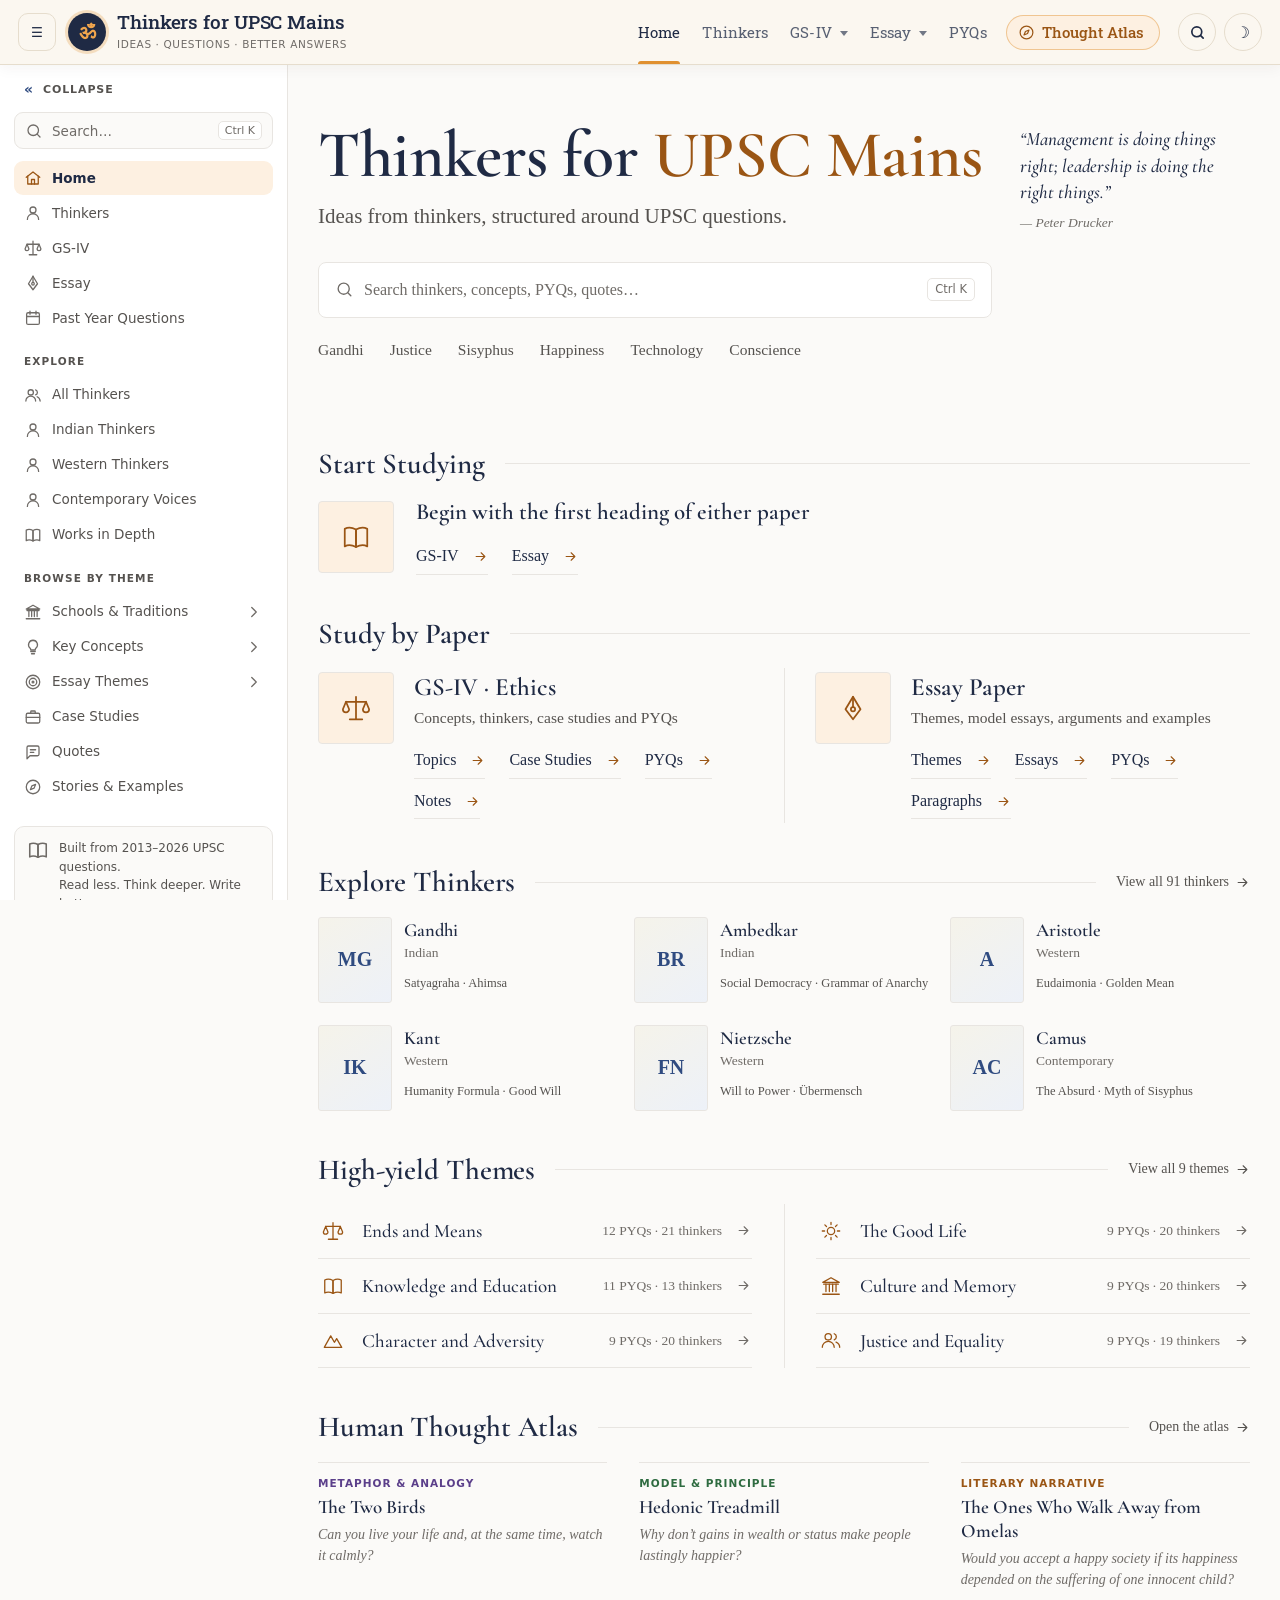
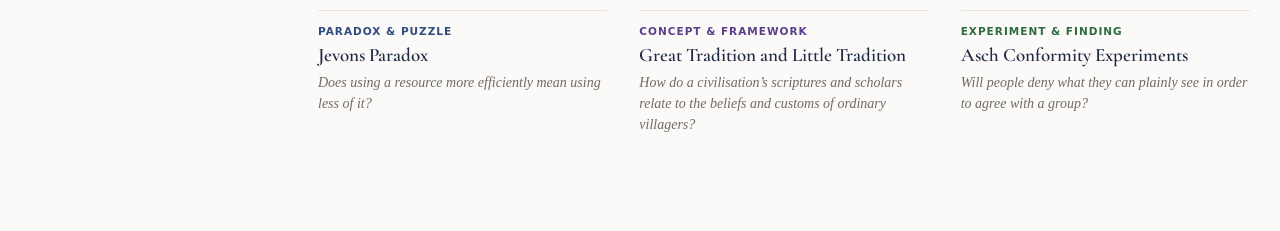
==== commit 0f8c4a40: "Share from the Android app through its native share sheet Co-Authored-By: Claude Opus 5.5 <noreply@a" ====
--- a/index.html
+++ b/index.html
@@ -88,7 +88,7 @@
   // copy uses a fixed version instead and lets the browser cache properly.
   // Bump BUILD when the data files change.
   (function () {
-    var BUILD = '2026-10-05e';
+    var BUILD = '2026-10-05f';
     var local = ['localhost', '127.0.0.1', '::1', ''].indexOf(location.hostname) !== -1
                 || location.protocol === 'file:';
     var v = local ? Date.now() : BUILD;
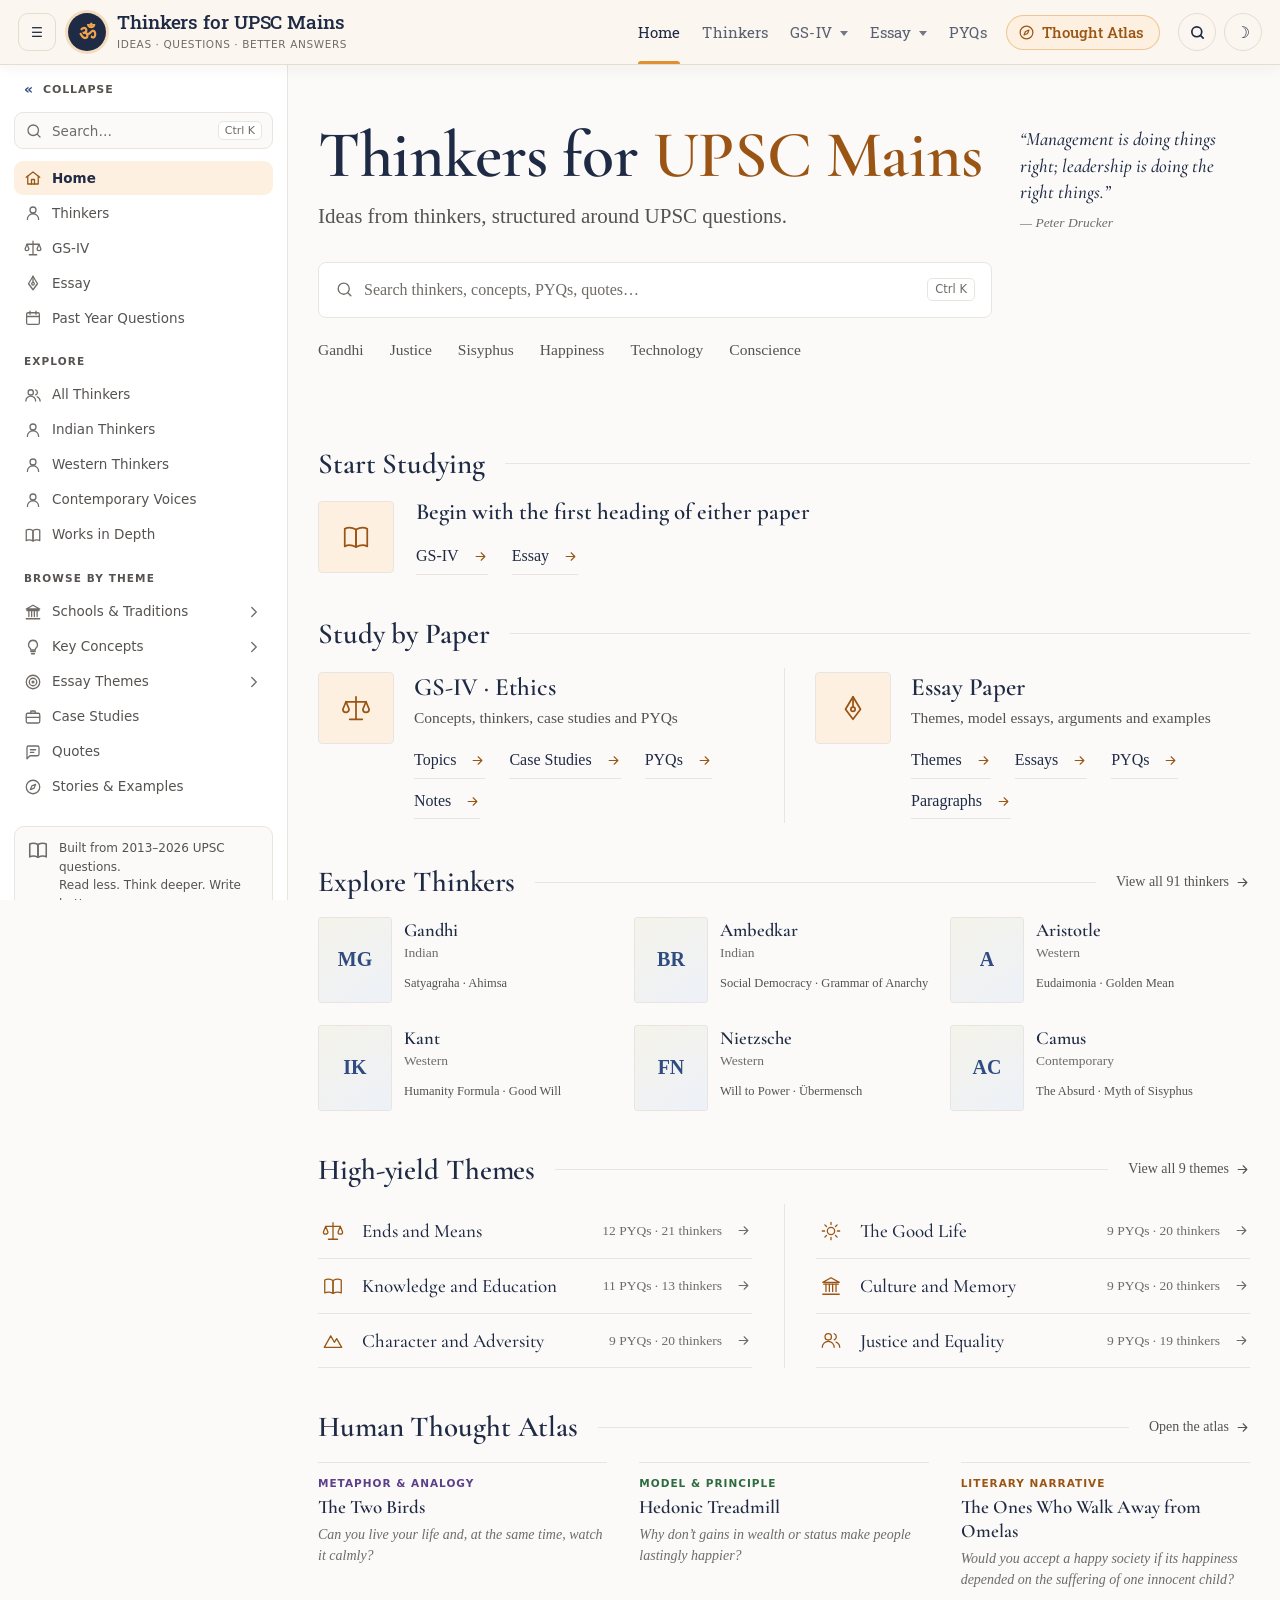
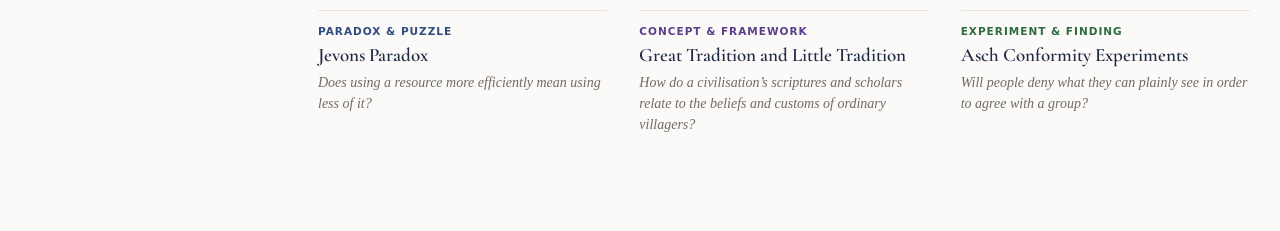
==== commit 0b8cbc7c: "Essay Theme Map: next and previous keep to the kind of item open Reading the model paragraphs, Next " ====
--- a/index.html
+++ b/index.html
@@ -88,7 +88,7 @@
   // copy uses a fixed version instead and lets the browser cache properly.
   // Bump BUILD when the data files change.
   (function () {
-    var BUILD = '2026-10-05f';
+    var BUILD = '2026-10-10a';
     var local = ['localhost', '127.0.0.1', '::1', ''].indexOf(location.hostname) !== -1
                 || location.protocol === 'file:';
     var v = local ? Date.now() : BUILD;
--- a/styles.css
+++ b/styles.css
@@ -703,6 +703,10 @@
   .arows{grid-template-columns:minmax(0,1fr)}
   .hb-atlas .arow:nth-child(n+4){display:none}
   .home .hb-t{white-space:normal}
+  /* a heading with a description (the Quote Bank's schools): the description
+     goes on its own line under the title, instead of squeezing in beside it */
+  .home .hb-head > :first-child{flex-wrap:wrap;row-gap:6px}
+  .home .hb-head .hb-s{flex-basis:100%;order:1;margin-top:0;padding-left:0}
 }
 
 /* ---------------- Site search ---------------- */
@@ -1555,67 +1559,14 @@
 #toast.on{opacity:1;transform:translate(-50%,0)}
 @media print{ .share-btn{display:none} }
 
-/* ---------------- A painting that moves ----------------
-   The frame shows a band of a tall picture and tilts down it and back. */
+/* ---------------- A scene that opens a work ---------------- */
 .wl-scene{margin:4px 0 26px}
 .wl-scene-frame{
-  position:relative;overflow:hidden;border-radius:14px;aspect-ratio:16/10;background:#2b170c;
-  box-shadow:0 12px 32px rgba(45,22,6,.28)}
-.wl-scene-frame::after{
-  content:"";position:absolute;inset:0;pointer-events:none;
-  background:radial-gradient(ellipse at 50% 45%,transparent 52%,rgba(22,9,2,.55))}
-.wl-scene-art{
-  position:absolute;left:0;top:0;width:100%;transform-origin:50% 30%;
-  animation:wlTilt 36s ease-in-out infinite alternate}
-.wl-scene-art img{display:block;width:100%;height:100%;object-fit:cover}
-@keyframes wlTilt{
-  0%,12%{transform:translateY(0) scale(1.04)}
-  88%,100%{transform:translateY(var(--pan)) scale(1.04)}}
-.wl-scene-glow{
-  position:absolute;width:34%;aspect-ratio:1;border-radius:50%;pointer-events:none;mix-blend-mode:screen;
-  background:radial-gradient(circle,rgba(255,220,150,.6),rgba(255,190,100,.2) 42%,transparent 68%);
-  transform:translate(-50%,-50%);animation:wlBreathe 6s ease-in-out infinite}
-@keyframes wlBreathe{
-  0%,100%{opacity:.3;transform:translate(-50%,-50%) scale(.88)}
-  50%{opacity:.85;transform:translate(-50%,-50%) scale(1.08)}}
-.wl-scene-smoke{
-  position:absolute;width:20%;aspect-ratio:1;border-radius:50%;pointer-events:none;opacity:0;filter:blur(7px);
-  background:radial-gradient(circle,rgba(255,238,218,.34),transparent 66%);
-  animation:wlSmoke 9.3s linear infinite}
-@keyframes wlSmoke{
-  0%{opacity:0;transform:translate(-50%,0) scale(.55)}
-  25%{opacity:.9}
-  100%{opacity:0;transform:translate(-25%,-140%) scale(1.7)}}
-.wl-scene-motes i{
-  position:absolute;top:104%;width:3px;height:3px;border-radius:50%;opacity:0;
-  background:rgba(255,228,175,.9);box-shadow:0 0 7px rgba(255,200,120,.85);
-  animation:wlMote 15s linear infinite}
-.wl-scene-motes i:nth-child(1){left:9%;animation-delay:-1s}
-.wl-scene-motes i:nth-child(2){left:21%;animation-delay:-7s;animation-duration:18s}
-.wl-scene-motes i:nth-child(3){left:33%;animation-delay:-12s}
-.wl-scene-motes i:nth-child(4){left:44%;animation-delay:-4s;animation-duration:20s}
-.wl-scene-motes i:nth-child(5){left:52%;animation-delay:-9s;animation-duration:13s}
-.wl-scene-motes i:nth-child(6){left:61%;animation-delay:-2.5s;animation-duration:17s}
-.wl-scene-motes i:nth-child(7){left:70%;animation-delay:-14s}
-.wl-scene-motes i:nth-child(8){left:79%;animation-delay:-6s;animation-duration:19s}
-.wl-scene-motes i:nth-child(9){left:88%;animation-delay:-10s;animation-duration:14s}
-.wl-scene-motes i:nth-child(10){left:95%;animation-delay:-3.5s;animation-duration:16s}
-@keyframes wlMote{
-  0%{top:104%;opacity:0;transform:translateX(0)}
-  12%{opacity:.9}
-  50%{transform:translateX(12px)}
-  85%{opacity:.5}
-  100%{top:-4%;opacity:0;transform:translateX(-6px)}}
+  position:relative;overflow:hidden;border-radius:14px;aspect-ratio:16/10;background:#0b0a22;
+  box-shadow:0 12px 32px rgba(20,14,40,.28)}
+.wl-scene-frame img{position:absolute;inset:0;width:100%;height:100%;object-fit:cover;display:block}
 .wl-scene figcaption{margin:12px 0 0}
 @media (max-width:700px){ .wl-scene-frame{aspect-ratio:4/3} }
-@media (prefers-reduced-motion:reduce){
-  .wl-scene-art,.wl-scene-glow,.wl-scene-smoke,.wl-scene-motes i{animation:none}
-  .wl-scene-art{transform:translateY(calc(var(--pan) * .5))}
-  .wl-scene-glow{opacity:.45;transform:translate(-50%,-50%)}
-  .wl-scene-smoke,.wl-scene-motes{display:none}}
-@media print{
-  .wl-scene-art,.wl-scene-glow{animation:none}
-  .wl-scene-smoke,.wl-scene-motes,.wl-scene-glow{display:none}}
 
 @media (max-width:700px){
   .worklab > h1{font-size:25px}
@@ -1846,6 +1797,10 @@
 .rd-stats{display:flex;flex-wrap:wrap;align-items:center;gap:6px 16px;margin-top:10px;font:13px/1.4 var(--sans);color:var(--ink-3)}
 .rd-stats .ic{width:18px;height:18px;color:var(--saffron-ink)}
 .rd-stats b{font-weight:700;color:var(--head)}
+.rd-stat{padding:0 0 1px;font:inherit;color:inherit;border-bottom:1px solid var(--line)}
+.rd-stat:hover{color:var(--saffron-ink);border-color:currentColor}
+.rd-stat.on{color:var(--saffron-ink);border-color:currentColor}
+.rd-stat.on b{color:inherit}
 
 /* a concept note's strip of its parts */
 .gc-jump{margin-top:-4px}
--- a/styles.css
+++ b/styles.css
@@ -703,6 +703,10 @@
   .arows{grid-template-columns:minmax(0,1fr)}
   .hb-atlas .arow:nth-child(n+4){display:none}
   .home .hb-t{white-space:normal}
+  /* a heading with a description (the Quote Bank's schools): the description
+     goes on its own line under the title, instead of squeezing in beside it */
+  .home .hb-head > :first-child{flex-wrap:wrap;row-gap:6px}
+  .home .hb-head .hb-s{flex-basis:100%;order:1;margin-top:0;padding-left:0}
 }
 
 /* ---------------- Site search ---------------- */
@@ -1555,67 +1559,14 @@
 #toast.on{opacity:1;transform:translate(-50%,0)}
 @media print{ .share-btn{display:none} }
 
-/* ---------------- A painting that moves ----------------
-   The frame shows a band of a tall picture and tilts down it and back. */
+/* ---------------- A scene that opens a work ---------------- */
 .wl-scene{margin:4px 0 26px}
 .wl-scene-frame{
-  position:relative;overflow:hidden;border-radius:14px;aspect-ratio:16/10;background:#2b170c;
-  box-shadow:0 12px 32px rgba(45,22,6,.28)}
-.wl-scene-frame::after{
-  content:"";position:absolute;inset:0;pointer-events:none;
-  background:radial-gradient(ellipse at 50% 45%,transparent 52%,rgba(22,9,2,.55))}
-.wl-scene-art{
-  position:absolute;left:0;top:0;width:100%;transform-origin:50% 30%;
-  animation:wlTilt 36s ease-in-out infinite alternate}
-.wl-scene-art img{display:block;width:100%;height:100%;object-fit:cover}
-@keyframes wlTilt{
-  0%,12%{transform:translateY(0) scale(1.04)}
-  88%,100%{transform:translateY(var(--pan)) scale(1.04)}}
-.wl-scene-glow{
-  position:absolute;width:34%;aspect-ratio:1;border-radius:50%;pointer-events:none;mix-blend-mode:screen;
-  background:radial-gradient(circle,rgba(255,220,150,.6),rgba(255,190,100,.2) 42%,transparent 68%);
-  transform:translate(-50%,-50%);animation:wlBreathe 6s ease-in-out infinite}
-@keyframes wlBreathe{
-  0%,100%{opacity:.3;transform:translate(-50%,-50%) scale(.88)}
-  50%{opacity:.85;transform:translate(-50%,-50%) scale(1.08)}}
-.wl-scene-smoke{
-  position:absolute;width:20%;aspect-ratio:1;border-radius:50%;pointer-events:none;opacity:0;filter:blur(7px);
-  background:radial-gradient(circle,rgba(255,238,218,.34),transparent 66%);
-  animation:wlSmoke 9.3s linear infinite}
-@keyframes wlSmoke{
-  0%{opacity:0;transform:translate(-50%,0) scale(.55)}
-  25%{opacity:.9}
-  100%{opacity:0;transform:translate(-25%,-140%) scale(1.7)}}
-.wl-scene-motes i{
-  position:absolute;top:104%;width:3px;height:3px;border-radius:50%;opacity:0;
-  background:rgba(255,228,175,.9);box-shadow:0 0 7px rgba(255,200,120,.85);
-  animation:wlMote 15s linear infinite}
-.wl-scene-motes i:nth-child(1){left:9%;animation-delay:-1s}
-.wl-scene-motes i:nth-child(2){left:21%;animation-delay:-7s;animation-duration:18s}
-.wl-scene-motes i:nth-child(3){left:33%;animation-delay:-12s}
-.wl-scene-motes i:nth-child(4){left:44%;animation-delay:-4s;animation-duration:20s}
-.wl-scene-motes i:nth-child(5){left:52%;animation-delay:-9s;animation-duration:13s}
-.wl-scene-motes i:nth-child(6){left:61%;animation-delay:-2.5s;animation-duration:17s}
-.wl-scene-motes i:nth-child(7){left:70%;animation-delay:-14s}
-.wl-scene-motes i:nth-child(8){left:79%;animation-delay:-6s;animation-duration:19s}
-.wl-scene-motes i:nth-child(9){left:88%;animation-delay:-10s;animation-duration:14s}
-.wl-scene-motes i:nth-child(10){left:95%;animation-delay:-3.5s;animation-duration:16s}
-@keyframes wlMote{
-  0%{top:104%;opacity:0;transform:translateX(0)}
-  12%{opacity:.9}
-  50%{transform:translateX(12px)}
-  85%{opacity:.5}
-  100%{top:-4%;opacity:0;transform:translateX(-6px)}}
+  position:relative;overflow:hidden;border-radius:14px;aspect-ratio:16/10;background:#0b0a22;
+  box-shadow:0 12px 32px rgba(20,14,40,.28)}
+.wl-scene-frame img{position:absolute;inset:0;width:100%;height:100%;object-fit:cover;display:block}
 .wl-scene figcaption{margin:12px 0 0}
 @media (max-width:700px){ .wl-scene-frame{aspect-ratio:4/3} }
-@media (prefers-reduced-motion:reduce){
-  .wl-scene-art,.wl-scene-glow,.wl-scene-smoke,.wl-scene-motes i{animation:none}
-  .wl-scene-art{transform:translateY(calc(var(--pan) * .5))}
-  .wl-scene-glow{opacity:.45;transform:translate(-50%,-50%)}
-  .wl-scene-smoke,.wl-scene-motes{display:none}}
-@media print{
-  .wl-scene-art,.wl-scene-glow{animation:none}
-  .wl-scene-smoke,.wl-scene-motes,.wl-scene-glow{display:none}}
 
 @media (max-width:700px){
   .worklab > h1{font-size:25px}
@@ -1846,6 +1797,10 @@
 .rd-stats{display:flex;flex-wrap:wrap;align-items:center;gap:6px 16px;margin-top:10px;font:13px/1.4 var(--sans);color:var(--ink-3)}
 .rd-stats .ic{width:18px;height:18px;color:var(--saffron-ink)}
 .rd-stats b{font-weight:700;color:var(--head)}
+.rd-stat{padding:0 0 1px;font:inherit;color:inherit;border-bottom:1px solid var(--line)}
+.rd-stat:hover{color:var(--saffron-ink);border-color:currentColor}
+.rd-stat.on{color:var(--saffron-ink);border-color:currentColor}
+.rd-stat.on b{color:inherit}
 
 /* a concept note's strip of its parts */
 .gc-jump{margin-top:-4px}
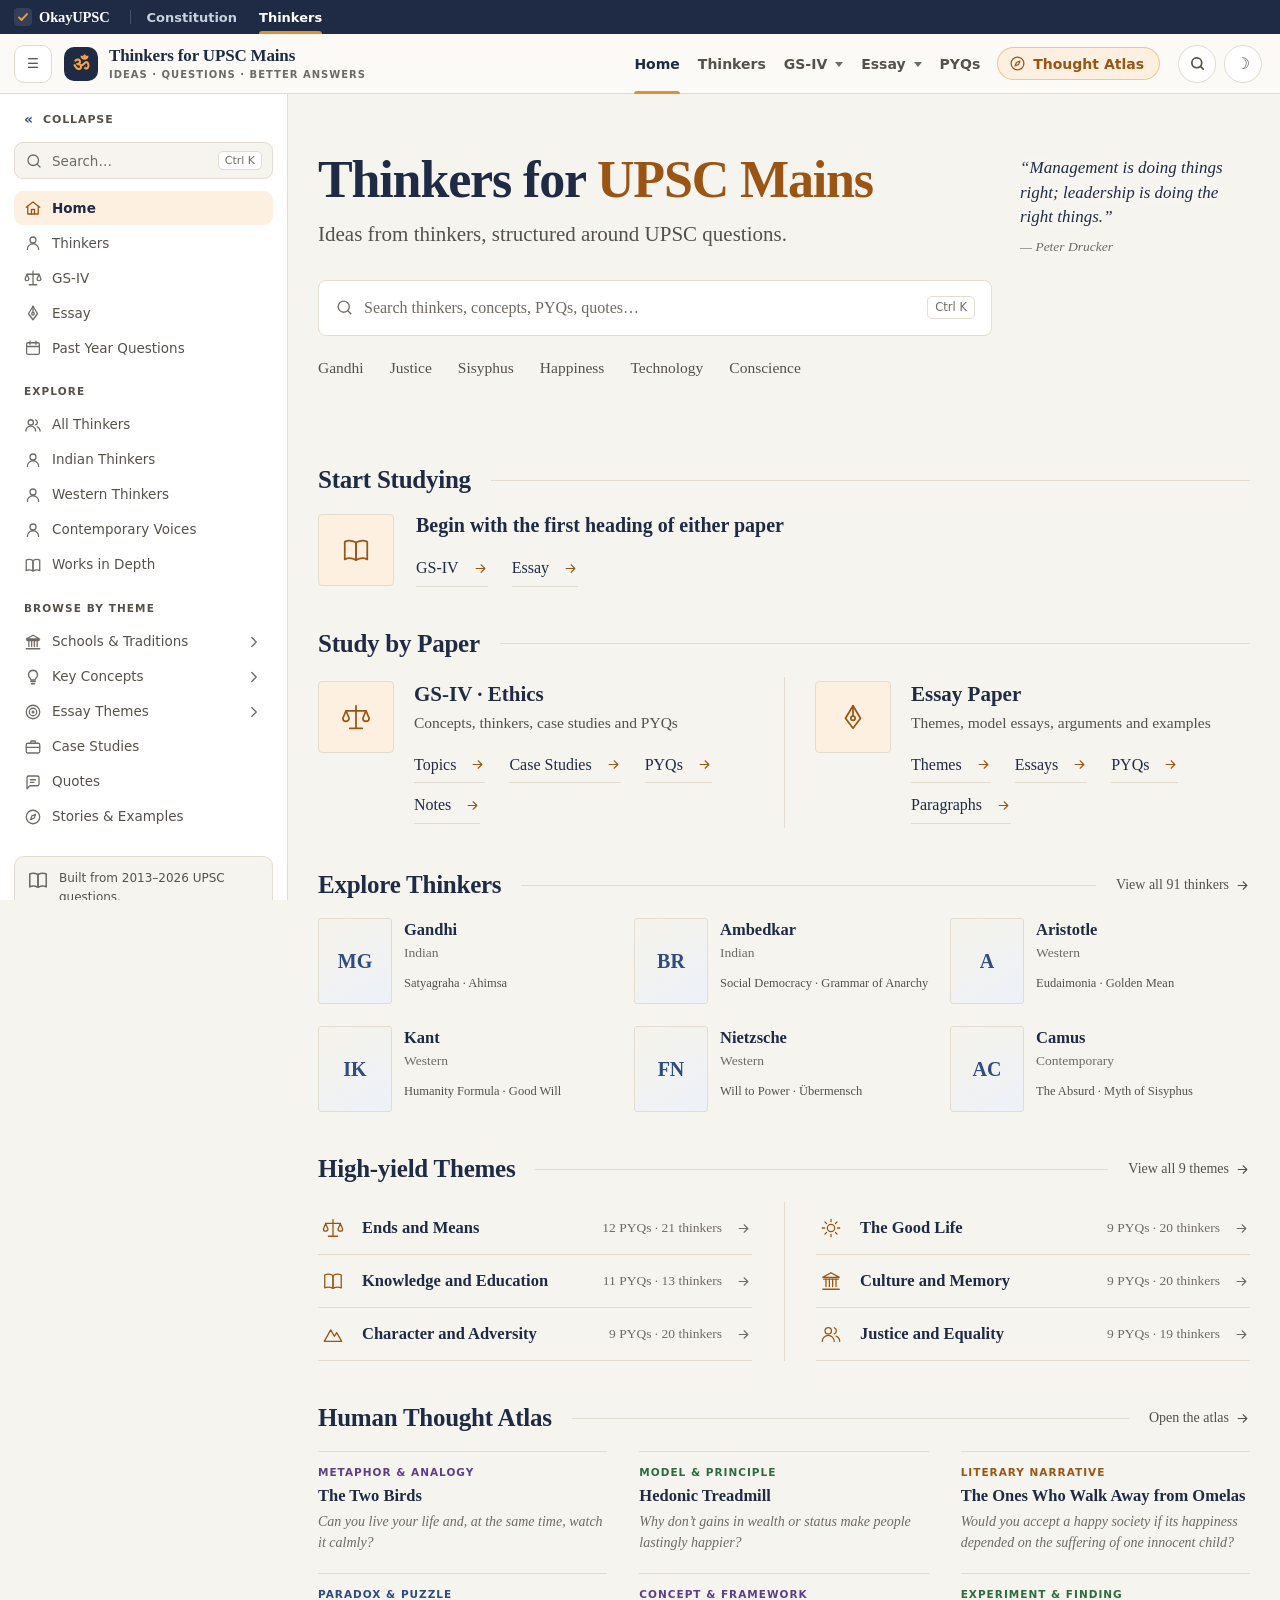
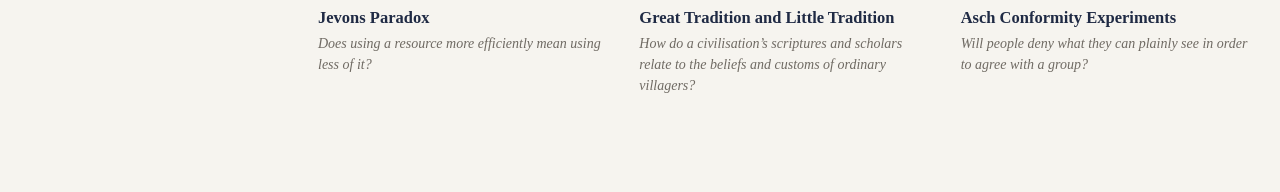
==== commit 583e9eb1: "Shared OkayUPSC look: okay-ui.css, the navy suite bar, the common header The colours, type and corne" ====
--- a/index.html
+++ b/index.html
@@ -3,6 +3,7 @@
 <head>
 <meta charset="utf-8">
 <meta name="viewport" content="width=device-width, initial-scale=1">
+<meta name="theme-color" content="#1F2A44">
 <meta http-equiv="Cache-Control" content="no-store, no-cache, must-revalidate">
 <meta http-equiv="Pragma" content="no-cache">
 <meta http-equiv="Expires" content="0">
@@ -12,21 +13,30 @@
 <link rel="icon" href="favicon-32.png" type="image/png" sizes="32x32">
 <link rel="icon" href="favicon.svg" type="image/svg+xml">
 <link rel="apple-touch-icon" href="apple-touch-icon.png">
-<!-- Roboto Slab carries the reading text; everything else stays on system faces. -->
+<!-- The text is set in system faces. Only the Sanskrit in the stories needs a
+     web font, Noto Serif Devanagari. -->
 <link rel="preconnect" href="https://fonts.googleapis.com">
 <link rel="preconnect" href="https://fonts.gstatic.com" crossorigin>
-<link rel="stylesheet" href="https://fonts.googleapis.com/css2?family=Roboto+Slab:wght@300;400;500;600&family=Cormorant+Garamond:ital,wght@0,500;0,600;1,500&family=Noto+Serif+Devanagari:wght@400;500;600&display=swap">
+<link rel="stylesheet" href="https://fonts.googleapis.com/css2?family=Noto+Serif+Devanagari:wght@400;500;600&display=swap">
 <!-- The stylesheet and scripts below are loaded with a fresh timestamp every visit,
      so an edited file is never served from a stale browser cache. -->
 <script>
+  document.write('<link rel="stylesheet" href="okay-ui.css?v=' + Date.now() + '">');
   document.write('<link rel="stylesheet" href="styles.css?v=' + Date.now() + '">');
 </script>
-<noscript><link rel="stylesheet" href="styles.css"></noscript>
+<noscript><link rel="stylesheet" href="okay-ui.css"><link rel="stylesheet" href="styles.css"></noscript>
 </head>
 <body>
 
+<a class="skip" href="#main">Skip to main content</a>
+<nav class="ok-suite" aria-label="OkayUPSC">
+  <a class="ok-home" href="https://okayupsc.com/"><svg viewBox="0 0 64 64" aria-hidden="true"><rect width="64" height="64" rx="15" fill="rgba(255,255,255,.1)"/><path d="M18 33.5l9 9 19-21" fill="none" stroke="#E8A13A" stroke-width="7" stroke-linecap="round" stroke-linejoin="round"/></svg>OkayUPSC</a>
+  <span class="ok-sep" aria-hidden="true"></span>
+  <a href="https://constitution.okayupsc.com/">Constitution</a>
+  <a href="https://thinkers.okayupsc.com/" aria-current="page">Thinkers</a>
+</nav>
+
 <header class="topbar" id="topbar">
-  <a class="skip" href="#main">Skip to main content</a>
   <button class="icon-btn menu-btn" id="menuBtn" aria-label="Show or hide the navigation"
           aria-controls="sidebar" aria-expanded="true" title="Show or hide the navigation">&#9776;</button>
   <a class="brand" href="./" data-to="home|0|" title="Home">
@@ -88,7 +98,7 @@
   // copy uses a fixed version instead and lets the browser cache properly.
   // Bump BUILD when the data files change.
   (function () {
-    var BUILD = '2026-10-10a';
+    var BUILD = '2026-10-10b';
     var local = ['localhost', '127.0.0.1', '::1', ''].indexOf(location.hostname) !== -1
                 || location.protocol === 'file:';
     var v = local ? Date.now() : BUILD;
--- a/okay-ui.css
+++ b/okay-ui.css
@@ -0,0 +1,125 @@
+/* OkayUPSC: the look shared by okayupsc.com and its two study sites.
+
+   Each site keeps a copy of this file next to its page. Edit the copy in the
+   okayupsc repo only, then run `node tools/sync-ui.js` there to copy it into
+   the Constitution and Thinkers sites.
+
+   The file holds the colours, type, borders and shadows every site reads, and
+   the navy suite bar at the top of every page that links the three sites.
+   Each site maps its own variable names onto these.
+
+   Dark mode follows the site's theme button where it has one (data-theme on
+   <html>), and the phone's setting where it does not. */
+
+:root {
+  /* paper and ink */
+  --ok-bg: #f6f4ef;            /* the page */
+  --ok-surface: #ffffff;       /* cards and panels */
+  --ok-surface-2: #fbfaf7;     /* the site header */
+  --ok-sunk: #ece8df;          /* wells, inputs and quiet chips */
+  --ok-ink: #1d1c1a;           /* body text */
+  --ok-ink-2: #55514a;         /* secondary text */
+  --ok-ink-3: #6f6a63;         /* captions and labels, 4.8:1 on the page */
+  --ok-head: #1f2a44;          /* headings */
+  --ok-line: #e2dcd1;
+  --ok-line-2: #ece7de;
+
+  /* the brand: navy for headings and the suite bar, saffron for rules,
+     navy blue for links and the item you are on, saffron-brown for buttons */
+  --ok-navy: #1f2a44;
+  --ok-saffron: #e0902f;       /* rules and underlines, never small text */
+  --ok-saffron-ink: #9a5514;   /* saffron as text: the captions over headings */
+  --ok-saffron-soft: #fdf0e1;
+  --ok-accent: #2f4b80;        /* links and the current item, 8.3:1 */
+  --ok-accent-2: #4a6aa6;
+  --ok-accent-soft: #edf1f8;
+  --ok-cta: #a8501a;           /* filled buttons */
+  --ok-cta-h: #8f4415;
+  --ok-cta-ink: #ffffff;
+
+  /* the suite bar, and the square mark beside each site's name */
+  --ok-suite: #1f2a44;
+  --ok-suite-ink: #c9cfdc;
+  --ok-mark-bg: #1f2a44;
+  --ok-mark-ink: #f0a54d;
+
+  /* type */
+  --ok-serif: "Iowan Old Style", "Palatino Linotype", Palatino, "Book Antiqua", Georgia, "Noto Serif", serif;
+  --ok-sans: "Segoe UI", Inter, system-ui, -apple-system, Roboto, "Helvetica Neue", Arial, sans-serif;
+  --ok-mono: "Cascadia Mono", "SF Mono", Consolas, "Liberation Mono", monospace;
+
+  /* shape */
+  --ok-r-sm: 8px;
+  --ok-r: 12px;
+  --ok-r-lg: 16px;
+  --ok-r-mark: 10px;           /* the brand mark and the header's buttons */
+  --ok-shadow: 0 1px 2px rgba(31, 26, 18, .05), 0 6px 22px rgba(31, 26, 18, .06);
+  --ok-shadow-lg: 0 4px 12px rgba(31, 26, 18, .09), 0 24px 60px rgba(31, 26, 18, .14);
+
+  /* the two bars at the top of every page */
+  --ok-suite-h: 34px;
+  --ok-header-h: 60px;
+  --ok-suite-vis: 0px;         /* how much of the suite bar is on screen, set by each site's script */
+}
+
+@media (prefers-color-scheme: dark) {
+  :root:not([data-theme="light"]) {
+    --ok-bg: #16171a; --ok-surface: #1e2024; --ok-surface-2: #1b1d21; --ok-sunk: #121316;
+    --ok-ink: #e8e6e1; --ok-ink-2: #b3afa7; --ok-ink-3: #8f8a82; --ok-head: #e6e8ef;
+    --ok-line: #2f3238; --ok-line-2: #26282d;
+    --ok-saffron: #f0a54d; --ok-saffron-ink: #e8a55a; --ok-saffron-soft: #33261a;
+    --ok-accent: #9fb5e3; --ok-accent-2: #bccbee; --ok-accent-soft: #212838;
+    --ok-cta: #e8a55a; --ok-cta-h: #f0b672; --ok-cta-ink: #1b1a19;
+    --ok-suite: #10141f; --ok-suite-ink: #aab3c5; --ok-mark-bg: #2a3553;
+    --ok-shadow: 0 1px 2px rgba(0, 0, 0, .3), 0 6px 22px rgba(0, 0, 0, .28);
+    --ok-shadow-lg: 0 4px 12px rgba(0, 0, 0, .4), 0 24px 60px rgba(0, 0, 0, .55);
+  }
+}
+:root[data-theme="dark"] {
+  --ok-bg: #16171a; --ok-surface: #1e2024; --ok-surface-2: #1b1d21; --ok-sunk: #121316;
+  --ok-ink: #e8e6e1; --ok-ink-2: #b3afa7; --ok-ink-3: #8f8a82; --ok-head: #e6e8ef;
+  --ok-line: #2f3238; --ok-line-2: #26282d;
+  --ok-saffron: #f0a54d; --ok-saffron-ink: #e8a55a; --ok-saffron-soft: #33261a;
+  --ok-accent: #9fb5e3; --ok-accent-2: #bccbee; --ok-accent-soft: #212838;
+  --ok-cta: #e8a55a; --ok-cta-h: #f0b672; --ok-cta-ink: #1b1a19;
+  --ok-suite: #10141f; --ok-suite-ink: #aab3c5; --ok-mark-bg: #2a3553;
+  --ok-shadow: 0 1px 2px rgba(0, 0, 0, .3), 0 6px 22px rgba(0, 0, 0, .28);
+  --ok-shadow-lg: 0 4px 12px rgba(0, 0, 0, .4), 0 24px 60px rgba(0, 0, 0, .55);
+}
+
+/* ---------- the suite bar ----------
+   A thin navy bar above each site's own header: OkayUPSC, then the two
+   sites, with a saffron rule under the one you are on. It scrolls away with
+   the page, and the site's header stays. */
+.ok-suite {
+  position: relative; z-index: 70;
+  display: flex; align-items: center; gap: 2px;
+  box-sizing: content-box;
+  height: var(--ok-suite-h); padding: env(safe-area-inset-top, 0px) 10px 0;
+  background: var(--ok-suite); color: var(--ok-suite-ink);
+  font: 600 13px/1 var(--ok-sans);
+  overflow-x: auto; scrollbar-width: none;
+  -webkit-font-smoothing: antialiased;
+}
+.ok-suite::-webkit-scrollbar { display: none; }
+.ok-suite a {
+  position: relative; flex: none;
+  display: inline-flex; align-items: center; gap: 7px;
+  height: 100%; padding: 0 10px;
+  color: inherit; text-decoration: none; white-space: nowrap;
+  transition: color .15s ease;
+}
+.ok-suite a:hover { color: #fff; text-decoration: none; }
+.ok-suite a:focus-visible { outline: 2px solid var(--ok-saffron); outline-offset: -4px; border-radius: 6px; }
+.ok-suite a[aria-current="page"] { color: #fff; }
+.ok-suite a[aria-current="page"]::after {
+  content: ""; position: absolute; left: 10px; right: 10px; bottom: 0;
+  height: 3px; border-radius: 3px 3px 0 0; background: var(--ok-saffron);
+}
+.ok-suite .ok-home { margin-right: 4px; padding-left: 4px; color: #fff; font: 600 14.5px/1 var(--ok-serif); letter-spacing: -.01em; }
+.ok-suite .ok-home svg { width: 18px; height: 18px; flex: none; }
+.ok-suite .ok-sep { flex: none; width: 1px; height: 14px; margin: 0 4px; background: rgba(255, 255, 255, .18); }
+
+@media (prefers-reduced-motion: reduce) {
+  .ok-suite a { transition: none; }
+}
--- a/styles.css
+++ b/styles.css
@@ -1,88 +1,63 @@
 /* ================= UPSC THINKERS — STYLES ================= */
 
+/* The colours, type and shapes come from okay-ui.css, the look shared by the
+   three OkayUPSC sites. The names below are this site's own, mapped onto it.
+   Only what belongs to this site alone is set here. */
 :root{
-  --bg:#fbfaf8;
-  --bg-2:#fefdfc;
-  --panel:#ffffff;
+  --bg:var(--ok-bg);
+  --bg-2:var(--ok-surface-2);
+  --panel:var(--ok-surface);
   /* the brand gradient runs across both of these and carries white text, so it
      stays the same in either theme; --accent alone is too pale in dark mode */
   --brand-a:#2f4b80;
   --brand-b:#1f2a44;
-  --ink:#333130;      /* warm near-black: 11.9:1, not 14.6 */
-  --ink-2:#55524f;    /* body text, 7.5:1 */
-  --ink-3:#6f6b67;    /* labels and captions, 4.8:1 */
-  --line:#e8e5e1;
-  --line-2:#f2f0ed;
-  --rail:#ffffff;      /* the sidebar, a step lighter than the page */
-  /* ink and saffron: ink blue for anything you can press, saffron only for the
-     rules and marks that frame a heading */
-  --accent:#2f4b80;    /* 8.3:1 on the page */
-  --accent-2:#4a6aa6;
-  --accent-soft:#edf1f8;
-  --head:#1f2a44;      /* page headings */
-  --saffron:#e0902f;   /* rules, underlines and the brand mark; never text on white */
-  --saffron-ink:#9a5514; /* saffron as text: the small labels over a heading, 5.7:1 */
-  --saffron-soft:#fdf0e1; /* a saffron wash behind the section you are in */
-  --cta:#b05e18;       /* filled buttons; white on it is 4.7:1 */
-  --cta-h:#9a5314;
-  --cta-ink:#ffffff;
-  --hero:linear-gradient(180deg,#f6f0e7,#fbfaf8);
+  --ink:var(--ok-ink);
+  --ink-2:var(--ok-ink-2);
+  --ink-3:var(--ok-ink-3);
+  --line:var(--ok-line);
+  --line-2:var(--ok-line-2);
+  --rail:var(--ok-surface);   /* the sidebar, a step lighter than the page */
+  --accent:var(--ok-accent);
+  --accent-2:var(--ok-accent-2);
+  --accent-soft:var(--ok-accent-soft);
+  --head:var(--ok-head);
+  --saffron:var(--ok-saffron);
+  --saffron-ink:var(--ok-saffron-ink);
+  --saffron-soft:var(--ok-saffron-soft);
+  --cta:var(--ok-cta);
+  --cta-h:var(--ok-cta-h);
+  --cta-ink:var(--ok-cta-ink);
+  --hero:linear-gradient(180deg,#f3eee5,var(--ok-bg));
   --gold:#7d6a3c;
   --gold-soft:#f5f3ea;
-  --shadow:0 1px 2px rgba(30,30,28,.05), 0 8px 24px rgba(30,30,28,.06);
-  --shadow-lg:0 4px 12px rgba(30,30,28,.09), 0 24px 60px rgba(30,30,28,.14);
-  --radius:14px;
-  --serif:"Iowan Old Style","Palatino Linotype",Palatino,Georgia,"Times New Roman",serif;
-  --sans:"Segoe UI",Inter,system-ui,-apple-system,Roboto,Helvetica,Arial,sans-serif;
-  /* quotations get their own face so they stand apart from the body text */
-  --quote:Aptos,"Segoe UI Variable Text","Segoe UI",system-ui,-apple-system,Roboto,sans-serif;
+  --shadow:var(--ok-shadow);
+  --shadow-lg:var(--ok-shadow-lg);
+  --radius:var(--ok-r);
+  --serif:var(--ok-serif);
+  --sans:var(--ok-sans);
+  /* quotations are set in the sans so they stand apart from the serif reading */
+  --quote:var(--ok-sans);
   --quote-ink:#2b2927;
   --sidebar-w:288px;
-  /* the reading: a slab serif, set large and loose, the way ANRF sets its prose */
-  --read:"Roboto Slab","Rockwell","Georgia",serif;
+  --read:var(--ok-serif);
+  --display:var(--ok-serif);
   --read-ink:#3a3835;
-  --band:#1f2a44;      /* the header; white on it is 14.3:1 */
-  --band-ink:#c9cfdc;  /* the sections you are not in, 9.1:1 on the header */
-  /* the masthead: the page's own paper, navy type, the mark in navy and saffron */
-  --mast:#fbf7f0;
-  --mast-line:#e6ddcd;
-  --mast-ink:#586072;  /* the sections you are not in, 6.3:1 on the masthead */
-  --mark-bg:#1f2a44;
-  --mark-ink:#f0a54d;
+  --band:var(--ok-navy);
+  /* the masthead: the header paper every OkayUPSC site uses */
+  --mast:var(--ok-surface-2);
+  --mast-line:var(--ok-line);
+  --mast-ink:var(--ok-ink-2);
+  --mark-bg:var(--ok-mark-bg);
+  --mark-ink:var(--ok-mark-ink);
 }
 
 html[data-theme="dark"]{
-  --bg:#191817;
-  --bg-2:#211f1e;
-  --panel:#262423;
-  --ink:#e4e1dc;      /* eased off pure white too */
-  --ink-2:#b0aca6;
-  --ink-3:#948f89;
-  --line:#38352f;
-  --line-2:#2d2a28;
-  --rail:#131211;      /* the sidebar, a step deeper than the page */
-  --accent:#9fb5e3;
-  --accent-2:#bccbee;
-  --accent-soft:#212838;
-  --head:#e3e7f0;
-  --saffron-ink:#e8a55a;
-  --saffron-soft:#33261a;
-  --cta:#e8a55a;
-  --cta-h:#f0b672;
-  --cta-ink:#1b1a19;
-  --hero:linear-gradient(180deg,#221f1c,#191817);
+  --rail:#131316;      /* the sidebar, a step deeper than the page */
+  --hero:linear-gradient(180deg,#1f1e1d,var(--ok-bg));
   --gold:#cbb47c;
   --gold-soft:#282318;
-  --shadow:0 1px 2px rgba(0,0,0,.3), 0 8px 24px rgba(0,0,0,.35);
-  --shadow-lg:0 4px 12px rgba(0,0,0,.4), 0 24px 60px rgba(0,0,0,.55);
   --quote-ink:#eeeae4;
   --read-ink:#dcd8d2;
-  --band:#182033;
-  --mast:#1f1d1b;
-  --mast-line:#35312c;
-  --mast-ink:#b1aca4;
-  --mark-bg:#e0902f;
-  --mark-ink:#1f2a44;
 }
 
 *{box-sizing:border-box;margin:0;padding:0}
@@ -106,9 +81,9 @@
 .topbar{
   position:sticky;top:0;z-index:60;
   display:flex;align-items:center;gap:12px;
-  height:64px;padding:0 0 0 18px;
+  height:var(--ok-header-h);padding:0 0 0 14px;
   background:var(--mast);color:var(--head);
-  box-shadow:0 1px 0 var(--mast-line),0 4px 14px rgba(60,45,30,.05);
+  border-bottom:1px solid var(--mast-line);
 }
 .skip{
   position:absolute;left:12px;top:-52px;z-index:90;
@@ -119,18 +94,17 @@
 .brand{display:flex;align-items:center;gap:11px;flex-shrink:0;min-width:0;color:inherit}
 .brand:focus-visible{outline:2px solid var(--saffron);outline-offset:3px;border-radius:8px}
 .brand-mark{
-  width:38px;height:38px;border-radius:50%;flex-shrink:0;
+  width:34px;height:34px;border-radius:var(--ok-r-mark);flex-shrink:0;
   background:var(--mark-bg);color:var(--mark-ink);
   display:grid;place-items:center;
-  font-family:var(--serif);font-size:20px;font-weight:700;
-  box-shadow:0 0 0 3px rgba(224,144,47,.25);
+  font-family:var(--serif);font-size:19px;font-weight:700;line-height:1;
 }
 .brand-text h1{
-  font-family:var(--read);font-size:19px;font-weight:500;letter-spacing:-.1px;
-  line-height:1.15;color:var(--head);white-space:nowrap}
+  font:600 17px/1.1 var(--serif);letter-spacing:-.01em;
+  color:var(--head);white-space:nowrap}
 .brand-text p{
-  font-size:10.5px;color:var(--ink-3);letter-spacing:.6px;text-transform:uppercase;
-  margin-top:3px;white-space:nowrap}
+  font-size:10px;font-weight:600;color:var(--ink-3);letter-spacing:.1em;text-transform:uppercase;
+  margin-top:3px;line-height:1.15;white-space:nowrap}
 
 .band{
   position:relative;align-self:stretch;margin-left:auto;
@@ -142,12 +116,12 @@
 .tn{position:relative;display:flex}
 .tn-btn{
   position:relative;display:flex;align-items:center;gap:8px;height:100%;
-  padding:0 14px;font-family:var(--read);font-size:15.5px;font-weight:400;
-  letter-spacing:.1px;color:var(--mast-ink);white-space:nowrap;transition:color .15s}
+  padding:0 11px;font:600 14.5px/1 var(--sans);
+  color:var(--mast-ink);white-space:nowrap;transition:color .15s}
 .tn:hover .tn-btn,.tn:focus-within .tn-btn,.tn.open .tn-btn,.tn.on .tn-btn{color:var(--head)}
 /* a saffron bar under the section you are in; a fainter one under the menu you are in */
 .tn-btn::after{
-  content:"";position:absolute;left:14px;right:14px;bottom:0;height:3px;
+  content:"";position:absolute;left:11px;right:11px;bottom:-1px;height:3px;
   border-radius:3px 3px 0 0;background:var(--saffron);opacity:0;transition:opacity .15s}
 .tn:hover .tn-btn::after,.tn:focus-within .tn-btn::after,.tn.open .tn-btn::after{opacity:.5}
 .tn.on .tn-btn::after{opacity:1}
@@ -156,11 +130,11 @@
 .tn-feature{align-items:center;margin:0 4px 0 8px}
 .tn-feature .tn-btn{
   height:auto;gap:7px;padding:7px 15px 7px 11px;border-radius:20px;
-  border:1px solid rgba(224,144,47,.45);background:var(--saffron-soft);color:var(--saffron-ink);font-weight:500}
+  border:1px solid color-mix(in srgb,var(--saffron) 45%,transparent);background:var(--saffron-soft);color:var(--saffron-ink);font-weight:600}
 .tn-feature .tn-btn .ic{width:17px;height:17px}
 .tn-feature .tn-btn::after{display:none}
 .tn-feature:hover .tn-btn,.tn-feature:focus-within .tn-btn{border-color:var(--saffron);color:var(--saffron-ink)}
-.tn-feature.on .tn-btn{background:var(--saffron);border-color:var(--saffron);color:#fff}
+.tn-feature.on .tn-btn{background:var(--cta);border-color:var(--cta);color:var(--cta-ink)}
 .tn-feature .tn-btn:focus-visible{outline-offset:2px;border-radius:20px}
 .tn-caret{
   width:0;height:0;margin-top:2px;opacity:.85;
@@ -170,7 +144,7 @@
   display:none;position:absolute;top:100%;left:0;z-index:80;
   min-width:300px;padding:6px;
   background:var(--panel);border:1px solid var(--line);border-top:3px solid var(--saffron);
-  border-radius:0 0 12px 12px;box-shadow:var(--shadow-lg)}
+  border-radius:0 0 var(--ok-r) var(--ok-r);box-shadow:var(--shadow-lg)}
 .tn:last-child .dd{left:auto;right:0}
 @media (hover:hover){ .topnav:not(.shut) .tn:hover > .dd{display:block} }
 .topnav:not(.shut) .tn:focus-within > .dd,.tn.open > .dd{display:block}
@@ -179,7 +153,7 @@
   display:block;width:100%;text-align:left;padding:9px 12px;border-radius:8px;
   transition:background .12s}
 .dd-item b{
-  display:block;font-family:var(--read);font-size:15px;font-weight:500;
+  display:block;font-family:var(--sans);font-size:14.5px;font-weight:600;
   line-height:1.35;color:var(--ink)}
 .dd-item span{display:block;margin-top:2px;font-size:12.5px;line-height:1.45;color:var(--ink-2)}
 .dd-item:hover,.dd-item:focus-visible{background:var(--accent-soft)}
@@ -188,10 +162,10 @@
 
 .band-btn{
   width:38px;height:38px;border-radius:50%;display:grid;place-items:center;flex-shrink:0;
-  border:1.5px solid var(--mast-line);color:var(--head);font-size:16px;transition:.15s}
+  border:1px solid var(--mast-line);background:var(--panel);color:var(--ink-2);font-size:16px;transition:.15s}
 .band-btn:hover{background:var(--saffron-soft);border-color:var(--saffron);color:var(--saffron-ink)}
 /* on a narrow screen the sections leave for the drawer, but the atlas keeps a button */
-.band-atlas{display:none;border-color:rgba(224,144,47,.5);background:var(--saffron-soft);color:var(--saffron-ink)}
+.band-atlas{display:none;border-color:color-mix(in srgb,var(--saffron) 50%,transparent);background:var(--saffron-soft);color:var(--saffron-ink)}
 .band-btn:focus-visible{outline:2px solid var(--saffron);outline-offset:2px}
 
 /* search drops out of the band's end, and stays open while it holds a query */
@@ -199,7 +173,7 @@
   display:none;position:absolute;top:100%;right:14px;z-index:85;
   width:min(560px,calc(100vw - 28px));padding:10px;
   background:var(--panel);border:1px solid var(--line);border-top:0;
-  border-radius:0 0 12px 12px;box-shadow:var(--shadow-lg)}
+  border-radius:0 0 var(--ok-r) var(--ok-r);box-shadow:var(--shadow-lg)}
 .searchbar.open{display:block}
 .search-wrap{position:relative}
 .search-wrap svg{position:absolute;left:13px;top:50%;transform:translateY(-50%);color:var(--ink-3)}
@@ -221,20 +195,20 @@
   border:1px solid var(--line);background:var(--panel);color:var(--ink-2);
   transition:.15s;flex-shrink:0;
 }
-.icon-btn:hover{border-color:var(--accent);color:var(--accent)}
+.icon-btn:hover{border-color:var(--saffron);color:var(--saffron-ink)}
 
 /* the menu button collapses the sidebar on a wide screen and opens the drawer
    on a narrow one, so one control means one thing: show me the navigation */
 .menu-btn{display:grid}
-.topbar .menu-btn{background:transparent;border-color:var(--mast-line);color:var(--head)}
-.topbar .menu-btn:hover{border-color:var(--saffron);color:var(--saffron)}
+.topbar .menu-btn{background:var(--panel);border-color:var(--mast-line);color:var(--ink-2)}
+.topbar .menu-btn:hover{border-color:var(--saffron);color:var(--saffron-ink)}
 .topbar .menu-btn:focus-visible{outline:2px solid var(--saffron);outline-offset:2px}
 
 /* The band gives up air first, then the name steps back to its mark, and only
    then do the sections leave for the drawer, which already lists them all. */
 @media (max-width:1340px){
-  .tn-btn{padding:0 11px;font-size:14.5px}
-  .tn-btn::after{left:11px;right:11px}
+  .tn-btn{padding:0 9px;font-size:14px}
+  .tn-btn::after{left:9px;right:9px}
   .band{padding-left:16px}
 }
 @media (max-width:1260px) and (min-width:1001px){ .brand-text{display:none} }
@@ -245,8 +219,8 @@
 
 .sidebar{
   width:var(--sidebar-w);flex-shrink:0;
-  position:sticky;top:64px;
-  height:calc(100vh - 64px);overflow-y:auto;
+  position:sticky;top:var(--ok-header-h);
+  height:calc(100vh - var(--ok-header-h) - var(--ok-suite-vis));overflow-y:auto;
   padding:12px 14px 40px;
   background:var(--rail);
   border-right:1px solid var(--line);
@@ -559,7 +533,6 @@
    rules beside each heading, links set as underlined words with an arrow, and
    lists in place of cards. The statue stands larger in the hero and fades into
    the page. In the dark theme the page reads as ink and gold. */
-.hero-home,.home{--display:"Cormorant Garamond","Iowan Old Style","Palatino Linotype",Palatino,Georgia,serif}
 .hero.hero-home{
   --art:min(44%,560px);
   grid-template-columns:minmax(0,1fr) 230px;padding:58px 30px 40px;
@@ -571,7 +544,7 @@
           mask-image:linear-gradient(90deg,transparent 0,#000 45%),linear-gradient(0deg,transparent 0,#000 30%);
   -webkit-mask-composite:source-in;mask-composite:intersect;opacity:.55}
 html[data-theme="dark"] .hero-home .hero-art{opacity:.62;filter:grayscale(.55) sepia(.35) brightness(.5) contrast(1.15)}
-.hero-home .hero-t{font:600 clamp(40px,5.4vw,66px)/1.02 var(--display);letter-spacing:-.4px;color:var(--head)}
+.hero-home .hero-t{font:600 clamp(34px,4.6vw,52px)/1.06 var(--display);letter-spacing:-.022em;color:var(--head)}
 .hero-home .hero-t span{color:var(--saffron-ink)}
 .hero-home .hero-s{margin:12px 0 30px;font:400 clamp(17px,1.7vw,21px)/1.45 var(--serif);color:var(--ink-2)}
 .hero-home .hsearch{max-width:700px;padding:4px 16px;background:var(--panel);border-color:var(--line);border-radius:8px;box-shadow:none}
@@ -588,7 +561,7 @@
   font:400 15.5px/1.3 var(--serif);color:var(--ink-2)}
 .hero-home .pop:hover{background:none;border-bottom-color:var(--saffron);color:var(--saffron-ink)}
 .hero-home .hero-q{margin-top:4px;text-align:left}
-.hero-home .hero-q q{font:italic 500 19px/1.4 var(--display);color:var(--head)}
+.hero-home .hero-q q{font:italic 500 17px/1.45 var(--display);color:var(--head)}
 .hero-home .hero-q span{font:italic 400 13.5px/1.4 var(--serif);color:var(--ink-3)}
 .hero-home .hero-q q,.hero-home .hero-q span{text-shadow:0 0 18px var(--bg),0 0 6px var(--bg),0 0 2px var(--bg)}
 
@@ -597,7 +570,7 @@
 .home .hb-head{align-items:center;gap:20px;margin-bottom:18px}
 .home .hb-head > :first-child{flex:1;min-width:0;display:flex;align-items:center;gap:20px}
 .home .hb-head > :first-child::after{content:"";flex:1;height:1px;background:var(--line)}
-.home .hb-t{border:0;padding:0;font:600 clamp(24px,2.3vw,29px)/1.15 var(--display);letter-spacing:-.1px;white-space:nowrap}
+.home .hb-t{border:0;padding:0;font:600 clamp(21px,2vw,25px)/1.2 var(--display);letter-spacing:-.01em;white-space:nowrap}
 .home .hb-link{font:400 14px/1.3 var(--serif);color:var(--ink-2)}
 .home .hb-link:hover{color:var(--saffron-ink)}
 .home .hb-link .ic{width:15px;height:15px}
@@ -611,7 +584,7 @@
   display:flex;align-items:center;gap:22px;width:100%;padding:0;text-align:left;
   background:none;border:0;border-radius:0;box-shadow:none;cursor:pointer}
 .home .cont-body{display:flex;flex-direction:column;min-width:0;flex:1}
-.cont-name{font:600 23px/1.2 var(--display);color:var(--head)}
+.cont-name{font:600 20px/1.25 var(--display);color:var(--head)}
 .home .cont:hover .cont-name{color:var(--saffron-ink)}
 .home .cont-w{margin-top:4px;font:400 15px/1.4 var(--serif);color:var(--ink-2)}
 .cont-prog{display:flex;align-items:center;gap:16px;max-width:460px;margin-top:12px}
@@ -635,7 +608,7 @@
   background:none;border:0;border-radius:0;box-shadow:none;overflow:visible}
 .home .pcard + .pcard{padding:4px 0 4px 30px;border-left:1px solid var(--line)}
 .home .pcard-main{min-width:0}
-.home .pcard h4{font:600 25px/1.2 var(--display);color:var(--head)}
+.home .pcard h4{font:600 21px/1.25 var(--display);color:var(--head)}
 .home .pcard-main p{margin-top:5px;font:400 15.5px/1.45 var(--serif);color:var(--ink-2)}
 
 .home .tcards{grid-template-columns:repeat(6,minmax(0,1fr));gap:22px 16px}
@@ -647,7 +620,7 @@
 .home .tcard{gap:12px}
 .home .tcard .portrait{flex:0 0 auto;width:74px;height:86px;border-radius:3px}
 .home .tcard-id{display:flex;flex-direction:column;min-width:0;padding-top:2px}
-.home .tcard-id b{font:600 18.5px/1.2 var(--display);color:var(--head)}
+.home .tcard-id b{font:600 16.5px/1.25 var(--display);color:var(--head)}
 .home .tcard:hover .tcard-id b{color:var(--saffron-ink)}
 .home .tcard-id > span{margin-top:3px;font:400 13.5px/1.35 var(--serif);color:var(--ink-3)}
 .home .tcard-id small{margin-top:12px;font:400 12.5px/1.45 var(--serif);color:var(--ink-2)}
@@ -665,7 +638,7 @@
 .home .topic:hover{transform:none}
 .home .topic-ico{width:auto;height:auto;border-radius:0;background:none;color:var(--saffron-ink)}
 .home .topic-ico .ic{width:22px;height:22px;stroke-width:1.4}
-.home .topic b{font:500 19px/1.25 var(--display);color:var(--head)}
+.home .topic b{font:600 16.5px/1.3 var(--display);color:var(--head)}
 .home .topic small{font:400 13.5px/1.3 var(--serif);color:var(--ink-3);white-space:nowrap}
 .home .topic > .ic{width:15px;height:15px;color:var(--ink-3);transition:transform .15s,color .15s}
 .home .topic:hover b,.home .topic:hover > .ic{color:var(--saffron-ink)}
@@ -677,7 +650,7 @@
   display:flex;flex-direction:column;gap:5px;padding:14px 0 16px;text-align:left;
   background:none;border:0;border-top:1px solid var(--line);cursor:pointer}
 .arow-k{font:600 10.5px/1.3 var(--sans);letter-spacing:1px;text-transform:uppercase;color:var(--fam)}
-.arow b{font:600 19px/1.25 var(--display);color:var(--head)}
+.arow b{font:600 16.5px/1.3 var(--display);color:var(--head)}
 .arow-q{font:italic 400 14px/1.5 var(--serif);color:var(--ink-3)}
 .arow:hover b{color:var(--saffron-ink)}
 
@@ -1284,7 +1257,7 @@
   .brand-mark{width:34px;height:34px;font-size:18px}
   .brand-text h1{font-size:15px}
   .sidebar{
-    position:fixed;left:0;top:64px;z-index:70;background:var(--bg-2);
+    position:fixed;left:0;top:calc(var(--ok-header-h) + var(--ok-suite-vis));z-index:70;background:var(--bg-2);
     transform:translateX(-100%);transition:transform .22s;box-shadow:var(--shadow-lg);
   }
   .sidebar.open{transform:translateX(0)}
@@ -1937,7 +1910,7 @@
 .sm-pane .ans-head{margin-top:0}
 
 /* ---------------- Reading ----------------
-   A plain white sheet with room inside it, and the prose set in Roboto Slab at
+   A plain white sheet with room inside it, and the prose set in the serif at
    17px on 1.78 leading, left-aligned. The accent stripe comes off the sheet:
    the reference has none, and the type now does the work the stripe was doing. */
 .sm-pane,.sm-pane.gc-item,.sm-pane.ans{
@@ -2102,7 +2075,7 @@
 .atl-theme{font:600 11.5px/1 var(--sans);padding:5px 10px;border-radius:20px;background:var(--line-2);color:var(--ink-2)}
 /* the strip stays in view, and marks the part being read */
 .atl-jump{
-  position:sticky;top:64px;z-index:5;display:flex;gap:4px;overflow-x:auto;
+  position:sticky;top:var(--ok-header-h);z-index:5;display:flex;gap:4px;overflow-x:auto;
   margin:0 -40px 26px;padding:10px 40px;background:var(--panel);
   border-top:1px solid var(--line);border-bottom:1px solid var(--line);scrollbar-width:none}
 .atl-jump::-webkit-scrollbar{display:none}
@@ -2223,7 +2196,7 @@
   .atl-glance dl{grid-template-columns:minmax(0,1fr)}
   .atl-cards .apart{padding:18px 16px 20px}
   .atl-cards .apart-h{font-size:18px}
-  .atl-cards .atl-jump{top:64px}
+  .atl-cards .atl-jump{top:var(--ok-header-h)}
 }
 
 /* ---- A story told in chapters (an entry's saga) ----
--- a/okay-ui.css
+++ b/okay-ui.css
@@ -0,0 +1,125 @@
+/* OkayUPSC: the look shared by okayupsc.com and its two study sites.
+
+   Each site keeps a copy of this file next to its page. Edit the copy in the
+   okayupsc repo only, then run `node tools/sync-ui.js` there to copy it into
+   the Constitution and Thinkers sites.
+
+   The file holds the colours, type, borders and shadows every site reads, and
+   the navy suite bar at the top of every page that links the three sites.
+   Each site maps its own variable names onto these.
+
+   Dark mode follows the site's theme button where it has one (data-theme on
+   <html>), and the phone's setting where it does not. */
+
+:root {
+  /* paper and ink */
+  --ok-bg: #f6f4ef;            /* the page */
+  --ok-surface: #ffffff;       /* cards and panels */
+  --ok-surface-2: #fbfaf7;     /* the site header */
+  --ok-sunk: #ece8df;          /* wells, inputs and quiet chips */
+  --ok-ink: #1d1c1a;           /* body text */
+  --ok-ink-2: #55514a;         /* secondary text */
+  --ok-ink-3: #6f6a63;         /* captions and labels, 4.8:1 on the page */
+  --ok-head: #1f2a44;          /* headings */
+  --ok-line: #e2dcd1;
+  --ok-line-2: #ece7de;
+
+  /* the brand: navy for headings and the suite bar, saffron for rules,
+     navy blue for links and the item you are on, saffron-brown for buttons */
+  --ok-navy: #1f2a44;
+  --ok-saffron: #e0902f;       /* rules and underlines, never small text */
+  --ok-saffron-ink: #9a5514;   /* saffron as text: the captions over headings */
+  --ok-saffron-soft: #fdf0e1;
+  --ok-accent: #2f4b80;        /* links and the current item, 8.3:1 */
+  --ok-accent-2: #4a6aa6;
+  --ok-accent-soft: #edf1f8;
+  --ok-cta: #a8501a;           /* filled buttons */
+  --ok-cta-h: #8f4415;
+  --ok-cta-ink: #ffffff;
+
+  /* the suite bar, and the square mark beside each site's name */
+  --ok-suite: #1f2a44;
+  --ok-suite-ink: #c9cfdc;
+  --ok-mark-bg: #1f2a44;
+  --ok-mark-ink: #f0a54d;
+
+  /* type */
+  --ok-serif: "Iowan Old Style", "Palatino Linotype", Palatino, "Book Antiqua", Georgia, "Noto Serif", serif;
+  --ok-sans: "Segoe UI", Inter, system-ui, -apple-system, Roboto, "Helvetica Neue", Arial, sans-serif;
+  --ok-mono: "Cascadia Mono", "SF Mono", Consolas, "Liberation Mono", monospace;
+
+  /* shape */
+  --ok-r-sm: 8px;
+  --ok-r: 12px;
+  --ok-r-lg: 16px;
+  --ok-r-mark: 10px;           /* the brand mark and the header's buttons */
+  --ok-shadow: 0 1px 2px rgba(31, 26, 18, .05), 0 6px 22px rgba(31, 26, 18, .06);
+  --ok-shadow-lg: 0 4px 12px rgba(31, 26, 18, .09), 0 24px 60px rgba(31, 26, 18, .14);
+
+  /* the two bars at the top of every page */
+  --ok-suite-h: 34px;
+  --ok-header-h: 60px;
+  --ok-suite-vis: 0px;         /* how much of the suite bar is on screen, set by each site's script */
+}
+
+@media (prefers-color-scheme: dark) {
+  :root:not([data-theme="light"]) {
+    --ok-bg: #16171a; --ok-surface: #1e2024; --ok-surface-2: #1b1d21; --ok-sunk: #121316;
+    --ok-ink: #e8e6e1; --ok-ink-2: #b3afa7; --ok-ink-3: #8f8a82; --ok-head: #e6e8ef;
+    --ok-line: #2f3238; --ok-line-2: #26282d;
+    --ok-saffron: #f0a54d; --ok-saffron-ink: #e8a55a; --ok-saffron-soft: #33261a;
+    --ok-accent: #9fb5e3; --ok-accent-2: #bccbee; --ok-accent-soft: #212838;
+    --ok-cta: #e8a55a; --ok-cta-h: #f0b672; --ok-cta-ink: #1b1a19;
+    --ok-suite: #10141f; --ok-suite-ink: #aab3c5; --ok-mark-bg: #2a3553;
+    --ok-shadow: 0 1px 2px rgba(0, 0, 0, .3), 0 6px 22px rgba(0, 0, 0, .28);
+    --ok-shadow-lg: 0 4px 12px rgba(0, 0, 0, .4), 0 24px 60px rgba(0, 0, 0, .55);
+  }
+}
+:root[data-theme="dark"] {
+  --ok-bg: #16171a; --ok-surface: #1e2024; --ok-surface-2: #1b1d21; --ok-sunk: #121316;
+  --ok-ink: #e8e6e1; --ok-ink-2: #b3afa7; --ok-ink-3: #8f8a82; --ok-head: #e6e8ef;
+  --ok-line: #2f3238; --ok-line-2: #26282d;
+  --ok-saffron: #f0a54d; --ok-saffron-ink: #e8a55a; --ok-saffron-soft: #33261a;
+  --ok-accent: #9fb5e3; --ok-accent-2: #bccbee; --ok-accent-soft: #212838;
+  --ok-cta: #e8a55a; --ok-cta-h: #f0b672; --ok-cta-ink: #1b1a19;
+  --ok-suite: #10141f; --ok-suite-ink: #aab3c5; --ok-mark-bg: #2a3553;
+  --ok-shadow: 0 1px 2px rgba(0, 0, 0, .3), 0 6px 22px rgba(0, 0, 0, .28);
+  --ok-shadow-lg: 0 4px 12px rgba(0, 0, 0, .4), 0 24px 60px rgba(0, 0, 0, .55);
+}
+
+/* ---------- the suite bar ----------
+   A thin navy bar above each site's own header: OkayUPSC, then the two
+   sites, with a saffron rule under the one you are on. It scrolls away with
+   the page, and the site's header stays. */
+.ok-suite {
+  position: relative; z-index: 70;
+  display: flex; align-items: center; gap: 2px;
+  box-sizing: content-box;
+  height: var(--ok-suite-h); padding: env(safe-area-inset-top, 0px) 10px 0;
+  background: var(--ok-suite); color: var(--ok-suite-ink);
+  font: 600 13px/1 var(--ok-sans);
+  overflow-x: auto; scrollbar-width: none;
+  -webkit-font-smoothing: antialiased;
+}
+.ok-suite::-webkit-scrollbar { display: none; }
+.ok-suite a {
+  position: relative; flex: none;
+  display: inline-flex; align-items: center; gap: 7px;
+  height: 100%; padding: 0 10px;
+  color: inherit; text-decoration: none; white-space: nowrap;
+  transition: color .15s ease;
+}
+.ok-suite a:hover { color: #fff; text-decoration: none; }
+.ok-suite a:focus-visible { outline: 2px solid var(--ok-saffron); outline-offset: -4px; border-radius: 6px; }
+.ok-suite a[aria-current="page"] { color: #fff; }
+.ok-suite a[aria-current="page"]::after {
+  content: ""; position: absolute; left: 10px; right: 10px; bottom: 0;
+  height: 3px; border-radius: 3px 3px 0 0; background: var(--ok-saffron);
+}
+.ok-suite .ok-home { margin-right: 4px; padding-left: 4px; color: #fff; font: 600 14.5px/1 var(--ok-serif); letter-spacing: -.01em; }
+.ok-suite .ok-home svg { width: 18px; height: 18px; flex: none; }
+.ok-suite .ok-sep { flex: none; width: 1px; height: 14px; margin: 0 4px; background: rgba(255, 255, 255, .18); }
+
+@media (prefers-reduced-motion: reduce) {
+  .ok-suite a { transition: none; }
+}
--- a/styles.css
+++ b/styles.css
@@ -1,88 +1,63 @@
 /* ================= UPSC THINKERS — STYLES ================= */
 
+/* The colours, type and shapes come from okay-ui.css, the look shared by the
+   three OkayUPSC sites. The names below are this site's own, mapped onto it.
+   Only what belongs to this site alone is set here. */
 :root{
-  --bg:#fbfaf8;
-  --bg-2:#fefdfc;
-  --panel:#ffffff;
+  --bg:var(--ok-bg);
+  --bg-2:var(--ok-surface-2);
+  --panel:var(--ok-surface);
   /* the brand gradient runs across both of these and carries white text, so it
      stays the same in either theme; --accent alone is too pale in dark mode */
   --brand-a:#2f4b80;
   --brand-b:#1f2a44;
-  --ink:#333130;      /* warm near-black: 11.9:1, not 14.6 */
-  --ink-2:#55524f;    /* body text, 7.5:1 */
-  --ink-3:#6f6b67;    /* labels and captions, 4.8:1 */
-  --line:#e8e5e1;
-  --line-2:#f2f0ed;
-  --rail:#ffffff;      /* the sidebar, a step lighter than the page */
-  /* ink and saffron: ink blue for anything you can press, saffron only for the
-     rules and marks that frame a heading */
-  --accent:#2f4b80;    /* 8.3:1 on the page */
-  --accent-2:#4a6aa6;
-  --accent-soft:#edf1f8;
-  --head:#1f2a44;      /* page headings */
-  --saffron:#e0902f;   /* rules, underlines and the brand mark; never text on white */
-  --saffron-ink:#9a5514; /* saffron as text: the small labels over a heading, 5.7:1 */
-  --saffron-soft:#fdf0e1; /* a saffron wash behind the section you are in */
-  --cta:#b05e18;       /* filled buttons; white on it is 4.7:1 */
-  --cta-h:#9a5314;
-  --cta-ink:#ffffff;
-  --hero:linear-gradient(180deg,#f6f0e7,#fbfaf8);
+  --ink:var(--ok-ink);
+  --ink-2:var(--ok-ink-2);
+  --ink-3:var(--ok-ink-3);
+  --line:var(--ok-line);
+  --line-2:var(--ok-line-2);
+  --rail:var(--ok-surface);   /* the sidebar, a step lighter than the page */
+  --accent:var(--ok-accent);
+  --accent-2:var(--ok-accent-2);
+  --accent-soft:var(--ok-accent-soft);
+  --head:var(--ok-head);
+  --saffron:var(--ok-saffron);
+  --saffron-ink:var(--ok-saffron-ink);
+  --saffron-soft:var(--ok-saffron-soft);
+  --cta:var(--ok-cta);
+  --cta-h:var(--ok-cta-h);
+  --cta-ink:var(--ok-cta-ink);
+  --hero:linear-gradient(180deg,#f3eee5,var(--ok-bg));
   --gold:#7d6a3c;
   --gold-soft:#f5f3ea;
-  --shadow:0 1px 2px rgba(30,30,28,.05), 0 8px 24px rgba(30,30,28,.06);
-  --shadow-lg:0 4px 12px rgba(30,30,28,.09), 0 24px 60px rgba(30,30,28,.14);
-  --radius:14px;
-  --serif:"Iowan Old Style","Palatino Linotype",Palatino,Georgia,"Times New Roman",serif;
-  --sans:"Segoe UI",Inter,system-ui,-apple-system,Roboto,Helvetica,Arial,sans-serif;
-  /* quotations get their own face so they stand apart from the body text */
-  --quote:Aptos,"Segoe UI Variable Text","Segoe UI",system-ui,-apple-system,Roboto,sans-serif;
+  --shadow:var(--ok-shadow);
+  --shadow-lg:var(--ok-shadow-lg);
+  --radius:var(--ok-r);
+  --serif:var(--ok-serif);
+  --sans:var(--ok-sans);
+  /* quotations are set in the sans so they stand apart from the serif reading */
+  --quote:var(--ok-sans);
   --quote-ink:#2b2927;
   --sidebar-w:288px;
-  /* the reading: a slab serif, set large and loose, the way ANRF sets its prose */
-  --read:"Roboto Slab","Rockwell","Georgia",serif;
+  --read:var(--ok-serif);
+  --display:var(--ok-serif);
   --read-ink:#3a3835;
-  --band:#1f2a44;      /* the header; white on it is 14.3:1 */
-  --band-ink:#c9cfdc;  /* the sections you are not in, 9.1:1 on the header */
-  /* the masthead: the page's own paper, navy type, the mark in navy and saffron */
-  --mast:#fbf7f0;
-  --mast-line:#e6ddcd;
-  --mast-ink:#586072;  /* the sections you are not in, 6.3:1 on the masthead */
-  --mark-bg:#1f2a44;
-  --mark-ink:#f0a54d;
+  --band:var(--ok-navy);
+  /* the masthead: the header paper every OkayUPSC site uses */
+  --mast:var(--ok-surface-2);
+  --mast-line:var(--ok-line);
+  --mast-ink:var(--ok-ink-2);
+  --mark-bg:var(--ok-mark-bg);
+  --mark-ink:var(--ok-mark-ink);
 }
 
 html[data-theme="dark"]{
-  --bg:#191817;
-  --bg-2:#211f1e;
-  --panel:#262423;
-  --ink:#e4e1dc;      /* eased off pure white too */
-  --ink-2:#b0aca6;
-  --ink-3:#948f89;
-  --line:#38352f;
-  --line-2:#2d2a28;
-  --rail:#131211;      /* the sidebar, a step deeper than the page */
-  --accent:#9fb5e3;
-  --accent-2:#bccbee;
-  --accent-soft:#212838;
-  --head:#e3e7f0;
-  --saffron-ink:#e8a55a;
-  --saffron-soft:#33261a;
-  --cta:#e8a55a;
-  --cta-h:#f0b672;
-  --cta-ink:#1b1a19;
-  --hero:linear-gradient(180deg,#221f1c,#191817);
+  --rail:#131316;      /* the sidebar, a step deeper than the page */
+  --hero:linear-gradient(180deg,#1f1e1d,var(--ok-bg));
   --gold:#cbb47c;
   --gold-soft:#282318;
-  --shadow:0 1px 2px rgba(0,0,0,.3), 0 8px 24px rgba(0,0,0,.35);
-  --shadow-lg:0 4px 12px rgba(0,0,0,.4), 0 24px 60px rgba(0,0,0,.55);
   --quote-ink:#eeeae4;
   --read-ink:#dcd8d2;
-  --band:#182033;
-  --mast:#1f1d1b;
-  --mast-line:#35312c;
-  --mast-ink:#b1aca4;
-  --mark-bg:#e0902f;
-  --mark-ink:#1f2a44;
 }
 
 *{box-sizing:border-box;margin:0;padding:0}
@@ -106,9 +81,9 @@
 .topbar{
   position:sticky;top:0;z-index:60;
   display:flex;align-items:center;gap:12px;
-  height:64px;padding:0 0 0 18px;
+  height:var(--ok-header-h);padding:0 0 0 14px;
   background:var(--mast);color:var(--head);
-  box-shadow:0 1px 0 var(--mast-line),0 4px 14px rgba(60,45,30,.05);
+  border-bottom:1px solid var(--mast-line);
 }
 .skip{
   position:absolute;left:12px;top:-52px;z-index:90;
@@ -119,18 +94,17 @@
 .brand{display:flex;align-items:center;gap:11px;flex-shrink:0;min-width:0;color:inherit}
 .brand:focus-visible{outline:2px solid var(--saffron);outline-offset:3px;border-radius:8px}
 .brand-mark{
-  width:38px;height:38px;border-radius:50%;flex-shrink:0;
+  width:34px;height:34px;border-radius:var(--ok-r-mark);flex-shrink:0;
   background:var(--mark-bg);color:var(--mark-ink);
   display:grid;place-items:center;
-  font-family:var(--serif);font-size:20px;font-weight:700;
-  box-shadow:0 0 0 3px rgba(224,144,47,.25);
+  font-family:var(--serif);font-size:19px;font-weight:700;line-height:1;
 }
 .brand-text h1{
-  font-family:var(--read);font-size:19px;font-weight:500;letter-spacing:-.1px;
-  line-height:1.15;color:var(--head);white-space:nowrap}
+  font:600 17px/1.1 var(--serif);letter-spacing:-.01em;
+  color:var(--head);white-space:nowrap}
 .brand-text p{
-  font-size:10.5px;color:var(--ink-3);letter-spacing:.6px;text-transform:uppercase;
-  margin-top:3px;white-space:nowrap}
+  font-size:10px;font-weight:600;color:var(--ink-3);letter-spacing:.1em;text-transform:uppercase;
+  margin-top:3px;line-height:1.15;white-space:nowrap}
 
 .band{
   position:relative;align-self:stretch;margin-left:auto;
@@ -142,12 +116,12 @@
 .tn{position:relative;display:flex}
 .tn-btn{
   position:relative;display:flex;align-items:center;gap:8px;height:100%;
-  padding:0 14px;font-family:var(--read);font-size:15.5px;font-weight:400;
-  letter-spacing:.1px;color:var(--mast-ink);white-space:nowrap;transition:color .15s}
+  padding:0 11px;font:600 14.5px/1 var(--sans);
+  color:var(--mast-ink);white-space:nowrap;transition:color .15s}
 .tn:hover .tn-btn,.tn:focus-within .tn-btn,.tn.open .tn-btn,.tn.on .tn-btn{color:var(--head)}
 /* a saffron bar under the section you are in; a fainter one under the menu you are in */
 .tn-btn::after{
-  content:"";position:absolute;left:14px;right:14px;bottom:0;height:3px;
+  content:"";position:absolute;left:11px;right:11px;bottom:-1px;height:3px;
   border-radius:3px 3px 0 0;background:var(--saffron);opacity:0;transition:opacity .15s}
 .tn:hover .tn-btn::after,.tn:focus-within .tn-btn::after,.tn.open .tn-btn::after{opacity:.5}
 .tn.on .tn-btn::after{opacity:1}
@@ -156,11 +130,11 @@
 .tn-feature{align-items:center;margin:0 4px 0 8px}
 .tn-feature .tn-btn{
   height:auto;gap:7px;padding:7px 15px 7px 11px;border-radius:20px;
-  border:1px solid rgba(224,144,47,.45);background:var(--saffron-soft);color:var(--saffron-ink);font-weight:500}
+  border:1px solid color-mix(in srgb,var(--saffron) 45%,transparent);background:var(--saffron-soft);color:var(--saffron-ink);font-weight:600}
 .tn-feature .tn-btn .ic{width:17px;height:17px}
 .tn-feature .tn-btn::after{display:none}
 .tn-feature:hover .tn-btn,.tn-feature:focus-within .tn-btn{border-color:var(--saffron);color:var(--saffron-ink)}
-.tn-feature.on .tn-btn{background:var(--saffron);border-color:var(--saffron);color:#fff}
+.tn-feature.on .tn-btn{background:var(--cta);border-color:var(--cta);color:var(--cta-ink)}
 .tn-feature .tn-btn:focus-visible{outline-offset:2px;border-radius:20px}
 .tn-caret{
   width:0;height:0;margin-top:2px;opacity:.85;
@@ -170,7 +144,7 @@
   display:none;position:absolute;top:100%;left:0;z-index:80;
   min-width:300px;padding:6px;
   background:var(--panel);border:1px solid var(--line);border-top:3px solid var(--saffron);
-  border-radius:0 0 12px 12px;box-shadow:var(--shadow-lg)}
+  border-radius:0 0 var(--ok-r) var(--ok-r);box-shadow:var(--shadow-lg)}
 .tn:last-child .dd{left:auto;right:0}
 @media (hover:hover){ .topnav:not(.shut) .tn:hover > .dd{display:block} }
 .topnav:not(.shut) .tn:focus-within > .dd,.tn.open > .dd{display:block}
@@ -179,7 +153,7 @@
   display:block;width:100%;text-align:left;padding:9px 12px;border-radius:8px;
   transition:background .12s}
 .dd-item b{
-  display:block;font-family:var(--read);font-size:15px;font-weight:500;
+  display:block;font-family:var(--sans);font-size:14.5px;font-weight:600;
   line-height:1.35;color:var(--ink)}
 .dd-item span{display:block;margin-top:2px;font-size:12.5px;line-height:1.45;color:var(--ink-2)}
 .dd-item:hover,.dd-item:focus-visible{background:var(--accent-soft)}
@@ -188,10 +162,10 @@
 
 .band-btn{
   width:38px;height:38px;border-radius:50%;display:grid;place-items:center;flex-shrink:0;
-  border:1.5px solid var(--mast-line);color:var(--head);font-size:16px;transition:.15s}
+  border:1px solid var(--mast-line);background:var(--panel);color:var(--ink-2);font-size:16px;transition:.15s}
 .band-btn:hover{background:var(--saffron-soft);border-color:var(--saffron);color:var(--saffron-ink)}
 /* on a narrow screen the sections leave for the drawer, but the atlas keeps a button */
-.band-atlas{display:none;border-color:rgba(224,144,47,.5);background:var(--saffron-soft);color:var(--saffron-ink)}
+.band-atlas{display:none;border-color:color-mix(in srgb,var(--saffron) 50%,transparent);background:var(--saffron-soft);color:var(--saffron-ink)}
 .band-btn:focus-visible{outline:2px solid var(--saffron);outline-offset:2px}
 
 /* search drops out of the band's end, and stays open while it holds a query */
@@ -199,7 +173,7 @@
   display:none;position:absolute;top:100%;right:14px;z-index:85;
   width:min(560px,calc(100vw - 28px));padding:10px;
   background:var(--panel);border:1px solid var(--line);border-top:0;
-  border-radius:0 0 12px 12px;box-shadow:var(--shadow-lg)}
+  border-radius:0 0 var(--ok-r) var(--ok-r);box-shadow:var(--shadow-lg)}
 .searchbar.open{display:block}
 .search-wrap{position:relative}
 .search-wrap svg{position:absolute;left:13px;top:50%;transform:translateY(-50%);color:var(--ink-3)}
@@ -221,20 +195,20 @@
   border:1px solid var(--line);background:var(--panel);color:var(--ink-2);
   transition:.15s;flex-shrink:0;
 }
-.icon-btn:hover{border-color:var(--accent);color:var(--accent)}
+.icon-btn:hover{border-color:var(--saffron);color:var(--saffron-ink)}
 
 /* the menu button collapses the sidebar on a wide screen and opens the drawer
    on a narrow one, so one control means one thing: show me the navigation */
 .menu-btn{display:grid}
-.topbar .menu-btn{background:transparent;border-color:var(--mast-line);color:var(--head)}
-.topbar .menu-btn:hover{border-color:var(--saffron);color:var(--saffron)}
+.topbar .menu-btn{background:var(--panel);border-color:var(--mast-line);color:var(--ink-2)}
+.topbar .menu-btn:hover{border-color:var(--saffron);color:var(--saffron-ink)}
 .topbar .menu-btn:focus-visible{outline:2px solid var(--saffron);outline-offset:2px}
 
 /* The band gives up air first, then the name steps back to its mark, and only
    then do the sections leave for the drawer, which already lists them all. */
 @media (max-width:1340px){
-  .tn-btn{padding:0 11px;font-size:14.5px}
-  .tn-btn::after{left:11px;right:11px}
+  .tn-btn{padding:0 9px;font-size:14px}
+  .tn-btn::after{left:9px;right:9px}
   .band{padding-left:16px}
 }
 @media (max-width:1260px) and (min-width:1001px){ .brand-text{display:none} }
@@ -245,8 +219,8 @@
 
 .sidebar{
   width:var(--sidebar-w);flex-shrink:0;
-  position:sticky;top:64px;
-  height:calc(100vh - 64px);overflow-y:auto;
+  position:sticky;top:var(--ok-header-h);
+  height:calc(100vh - var(--ok-header-h) - var(--ok-suite-vis));overflow-y:auto;
   padding:12px 14px 40px;
   background:var(--rail);
   border-right:1px solid var(--line);
@@ -559,7 +533,6 @@
    rules beside each heading, links set as underlined words with an arrow, and
    lists in place of cards. The statue stands larger in the hero and fades into
    the page. In the dark theme the page reads as ink and gold. */
-.hero-home,.home{--display:"Cormorant Garamond","Iowan Old Style","Palatino Linotype",Palatino,Georgia,serif}
 .hero.hero-home{
   --art:min(44%,560px);
   grid-template-columns:minmax(0,1fr) 230px;padding:58px 30px 40px;
@@ -571,7 +544,7 @@
           mask-image:linear-gradient(90deg,transparent 0,#000 45%),linear-gradient(0deg,transparent 0,#000 30%);
   -webkit-mask-composite:source-in;mask-composite:intersect;opacity:.55}
 html[data-theme="dark"] .hero-home .hero-art{opacity:.62;filter:grayscale(.55) sepia(.35) brightness(.5) contrast(1.15)}
-.hero-home .hero-t{font:600 clamp(40px,5.4vw,66px)/1.02 var(--display);letter-spacing:-.4px;color:var(--head)}
+.hero-home .hero-t{font:600 clamp(34px,4.6vw,52px)/1.06 var(--display);letter-spacing:-.022em;color:var(--head)}
 .hero-home .hero-t span{color:var(--saffron-ink)}
 .hero-home .hero-s{margin:12px 0 30px;font:400 clamp(17px,1.7vw,21px)/1.45 var(--serif);color:var(--ink-2)}
 .hero-home .hsearch{max-width:700px;padding:4px 16px;background:var(--panel);border-color:var(--line);border-radius:8px;box-shadow:none}
@@ -588,7 +561,7 @@
   font:400 15.5px/1.3 var(--serif);color:var(--ink-2)}
 .hero-home .pop:hover{background:none;border-bottom-color:var(--saffron);color:var(--saffron-ink)}
 .hero-home .hero-q{margin-top:4px;text-align:left}
-.hero-home .hero-q q{font:italic 500 19px/1.4 var(--display);color:var(--head)}
+.hero-home .hero-q q{font:italic 500 17px/1.45 var(--display);color:var(--head)}
 .hero-home .hero-q span{font:italic 400 13.5px/1.4 var(--serif);color:var(--ink-3)}
 .hero-home .hero-q q,.hero-home .hero-q span{text-shadow:0 0 18px var(--bg),0 0 6px var(--bg),0 0 2px var(--bg)}
 
@@ -597,7 +570,7 @@
 .home .hb-head{align-items:center;gap:20px;margin-bottom:18px}
 .home .hb-head > :first-child{flex:1;min-width:0;display:flex;align-items:center;gap:20px}
 .home .hb-head > :first-child::after{content:"";flex:1;height:1px;background:var(--line)}
-.home .hb-t{border:0;padding:0;font:600 clamp(24px,2.3vw,29px)/1.15 var(--display);letter-spacing:-.1px;white-space:nowrap}
+.home .hb-t{border:0;padding:0;font:600 clamp(21px,2vw,25px)/1.2 var(--display);letter-spacing:-.01em;white-space:nowrap}
 .home .hb-link{font:400 14px/1.3 var(--serif);color:var(--ink-2)}
 .home .hb-link:hover{color:var(--saffron-ink)}
 .home .hb-link .ic{width:15px;height:15px}
@@ -611,7 +584,7 @@
   display:flex;align-items:center;gap:22px;width:100%;padding:0;text-align:left;
   background:none;border:0;border-radius:0;box-shadow:none;cursor:pointer}
 .home .cont-body{display:flex;flex-direction:column;min-width:0;flex:1}
-.cont-name{font:600 23px/1.2 var(--display);color:var(--head)}
+.cont-name{font:600 20px/1.25 var(--display);color:var(--head)}
 .home .cont:hover .cont-name{color:var(--saffron-ink)}
 .home .cont-w{margin-top:4px;font:400 15px/1.4 var(--serif);color:var(--ink-2)}
 .cont-prog{display:flex;align-items:center;gap:16px;max-width:460px;margin-top:12px}
@@ -635,7 +608,7 @@
   background:none;border:0;border-radius:0;box-shadow:none;overflow:visible}
 .home .pcard + .pcard{padding:4px 0 4px 30px;border-left:1px solid var(--line)}
 .home .pcard-main{min-width:0}
-.home .pcard h4{font:600 25px/1.2 var(--display);color:var(--head)}
+.home .pcard h4{font:600 21px/1.25 var(--display);color:var(--head)}
 .home .pcard-main p{margin-top:5px;font:400 15.5px/1.45 var(--serif);color:var(--ink-2)}
 
 .home .tcards{grid-template-columns:repeat(6,minmax(0,1fr));gap:22px 16px}
@@ -647,7 +620,7 @@
 .home .tcard{gap:12px}
 .home .tcard .portrait{flex:0 0 auto;width:74px;height:86px;border-radius:3px}
 .home .tcard-id{display:flex;flex-direction:column;min-width:0;padding-top:2px}
-.home .tcard-id b{font:600 18.5px/1.2 var(--display);color:var(--head)}
+.home .tcard-id b{font:600 16.5px/1.25 var(--display);color:var(--head)}
 .home .tcard:hover .tcard-id b{color:var(--saffron-ink)}
 .home .tcard-id > span{margin-top:3px;font:400 13.5px/1.35 var(--serif);color:var(--ink-3)}
 .home .tcard-id small{margin-top:12px;font:400 12.5px/1.45 var(--serif);color:var(--ink-2)}
@@ -665,7 +638,7 @@
 .home .topic:hover{transform:none}
 .home .topic-ico{width:auto;height:auto;border-radius:0;background:none;color:var(--saffron-ink)}
 .home .topic-ico .ic{width:22px;height:22px;stroke-width:1.4}
-.home .topic b{font:500 19px/1.25 var(--display);color:var(--head)}
+.home .topic b{font:600 16.5px/1.3 var(--display);color:var(--head)}
 .home .topic small{font:400 13.5px/1.3 var(--serif);color:var(--ink-3);white-space:nowrap}
 .home .topic > .ic{width:15px;height:15px;color:var(--ink-3);transition:transform .15s,color .15s}
 .home .topic:hover b,.home .topic:hover > .ic{color:var(--saffron-ink)}
@@ -677,7 +650,7 @@
   display:flex;flex-direction:column;gap:5px;padding:14px 0 16px;text-align:left;
   background:none;border:0;border-top:1px solid var(--line);cursor:pointer}
 .arow-k{font:600 10.5px/1.3 var(--sans);letter-spacing:1px;text-transform:uppercase;color:var(--fam)}
-.arow b{font:600 19px/1.25 var(--display);color:var(--head)}
+.arow b{font:600 16.5px/1.3 var(--display);color:var(--head)}
 .arow-q{font:italic 400 14px/1.5 var(--serif);color:var(--ink-3)}
 .arow:hover b{color:var(--saffron-ink)}
 
@@ -1284,7 +1257,7 @@
   .brand-mark{width:34px;height:34px;font-size:18px}
   .brand-text h1{font-size:15px}
   .sidebar{
-    position:fixed;left:0;top:64px;z-index:70;background:var(--bg-2);
+    position:fixed;left:0;top:calc(var(--ok-header-h) + var(--ok-suite-vis));z-index:70;background:var(--bg-2);
     transform:translateX(-100%);transition:transform .22s;box-shadow:var(--shadow-lg);
   }
   .sidebar.open{transform:translateX(0)}
@@ -1937,7 +1910,7 @@
 .sm-pane .ans-head{margin-top:0}
 
 /* ---------------- Reading ----------------
-   A plain white sheet with room inside it, and the prose set in Roboto Slab at
+   A plain white sheet with room inside it, and the prose set in the serif at
    17px on 1.78 leading, left-aligned. The accent stripe comes off the sheet:
    the reference has none, and the type now does the work the stripe was doing. */
 .sm-pane,.sm-pane.gc-item,.sm-pane.ans{
@@ -2102,7 +2075,7 @@
 .atl-theme{font:600 11.5px/1 var(--sans);padding:5px 10px;border-radius:20px;background:var(--line-2);color:var(--ink-2)}
 /* the strip stays in view, and marks the part being read */
 .atl-jump{
-  position:sticky;top:64px;z-index:5;display:flex;gap:4px;overflow-x:auto;
+  position:sticky;top:var(--ok-header-h);z-index:5;display:flex;gap:4px;overflow-x:auto;
   margin:0 -40px 26px;padding:10px 40px;background:var(--panel);
   border-top:1px solid var(--line);border-bottom:1px solid var(--line);scrollbar-width:none}
 .atl-jump::-webkit-scrollbar{display:none}
@@ -2223,7 +2196,7 @@
   .atl-glance dl{grid-template-columns:minmax(0,1fr)}
   .atl-cards .apart{padding:18px 16px 20px}
   .atl-cards .apart-h{font-size:18px}
-  .atl-cards .atl-jump{top:64px}
+  .atl-cards .atl-jump{top:var(--ok-header-h)}
 }
 
 /* ---- A story told in chapters (an entry's saga) ----
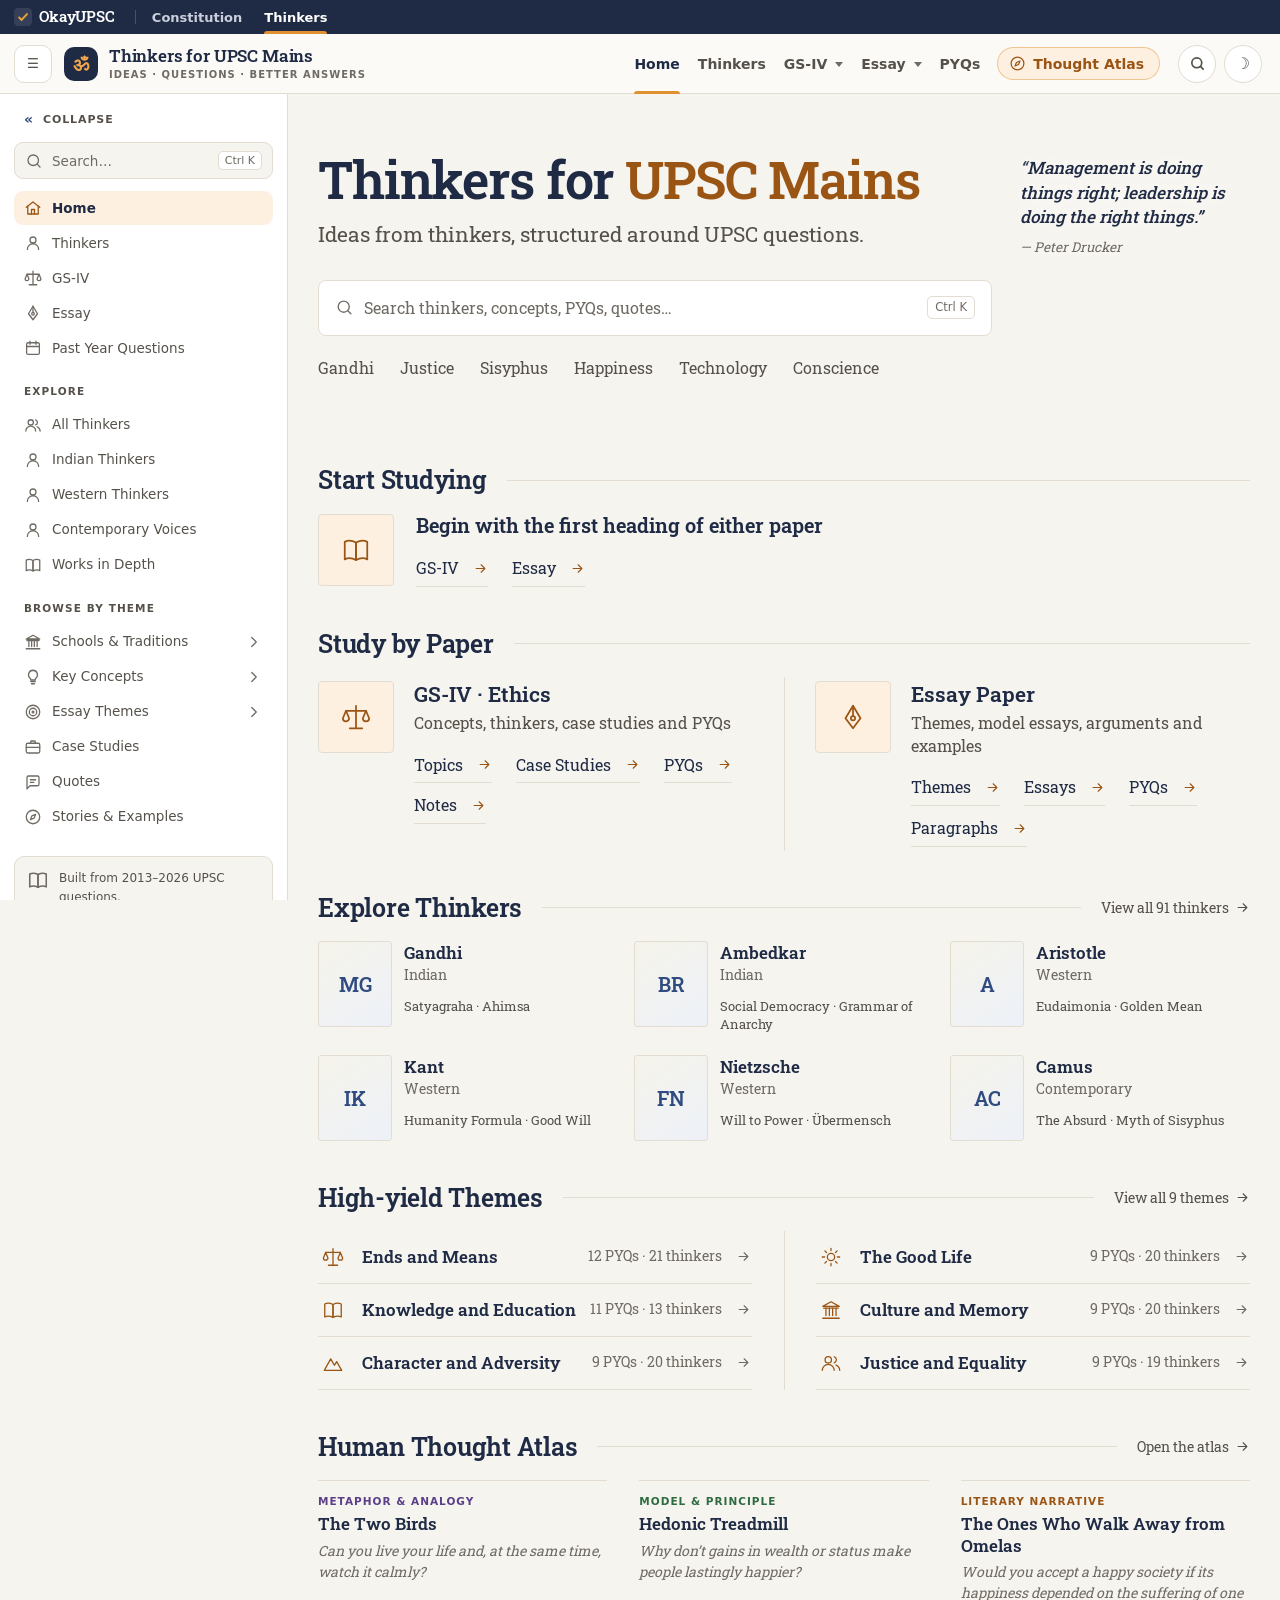
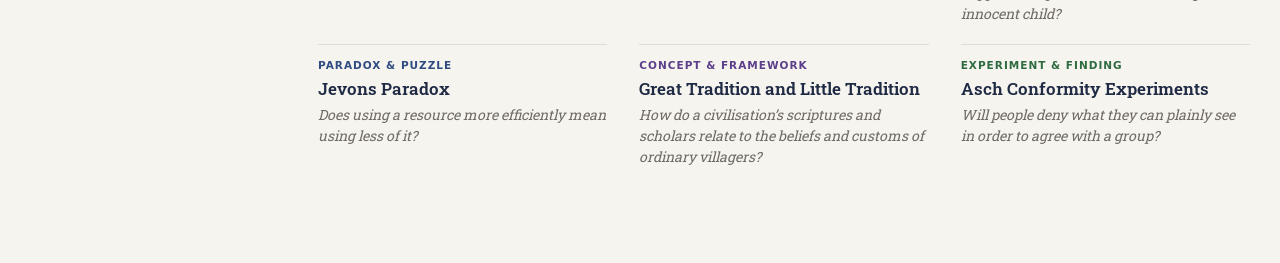
==== commit a93a059b: "Bring back Roboto Slab for the reading text and headings The model paragraphs, essays and headings a" ====
--- a/index.html
+++ b/index.html
@@ -13,10 +13,11 @@
 <link rel="icon" href="favicon-32.png" type="image/png" sizes="32x32">
 <link rel="icon" href="favicon.svg" type="image/svg+xml">
 <link rel="apple-touch-icon" href="apple-touch-icon.png">
-<!-- The text is set in system faces. Only the Sanskrit in the stories needs a
-     web font, Noto Serif Devanagari. -->
+<!-- Roboto Slab carries the headings and the reading text, as on the other two
+     OkayUPSC sites. Noto Serif Devanagari sets the Sanskrit in the stories. -->
 <link rel="preconnect" href="https://fonts.googleapis.com">
 <link rel="preconnect" href="https://fonts.gstatic.com" crossorigin>
+<link rel="stylesheet" href="https://fonts.googleapis.com/css2?family=Roboto+Slab:wght@400;500;600;700&display=swap">
 <link rel="stylesheet" href="https://fonts.googleapis.com/css2?family=Noto+Serif+Devanagari:wght@400;500;600&display=swap">
 <!-- The stylesheet and scripts below are loaded with a fresh timestamp every visit,
      so an edited file is never served from a stale browser cache. -->
@@ -98,7 +99,7 @@
   // copy uses a fixed version instead and lets the browser cache properly.
   // Bump BUILD when the data files change.
   (function () {
-    var BUILD = '2026-10-10b';
+    var BUILD = '2026-10-10c';
     var local = ['localhost', '127.0.0.1', '::1', ''].indexOf(location.hostname) !== -1
                 || location.protocol === 'file:';
     var v = local ? Date.now() : BUILD;
--- a/okay-ui.css
+++ b/okay-ui.css
@@ -43,8 +43,9 @@
   --ok-mark-bg: #1f2a44;
   --ok-mark-ink: #f0a54d;
 
-  /* type */
-  --ok-serif: "Iowan Old Style", "Palatino Linotype", Palatino, "Book Antiqua", Georgia, "Noto Serif", serif;
+  /* type: Roboto Slab for headings and reading, loaded by each page from
+     Google Fonts; the system sans for menus, labels and buttons */
+  --ok-serif: "Roboto Slab", Rockwell, Georgia, "Noto Serif", serif;
   --ok-sans: "Segoe UI", Inter, system-ui, -apple-system, Roboto, "Helvetica Neue", Arial, sans-serif;
   --ok-mono: "Cascadia Mono", "SF Mono", Consolas, "Liberation Mono", monospace;
 
--- a/styles.css
+++ b/styles.css
@@ -1910,7 +1910,7 @@
 .sm-pane .ans-head{margin-top:0}
 
 /* ---------------- Reading ----------------
-   A plain white sheet with room inside it, and the prose set in the serif at
+   A plain white sheet with room inside it, and the prose set in Roboto Slab at
    17px on 1.78 leading, left-aligned. The accent stripe comes off the sheet:
    the reference has none, and the type now does the work the stripe was doing. */
 .sm-pane,.sm-pane.gc-item,.sm-pane.ans{
--- a/okay-ui.css
+++ b/okay-ui.css
@@ -43,8 +43,9 @@
   --ok-mark-bg: #1f2a44;
   --ok-mark-ink: #f0a54d;
 
-  /* type */
-  --ok-serif: "Iowan Old Style", "Palatino Linotype", Palatino, "Book Antiqua", Georgia, "Noto Serif", serif;
+  /* type: Roboto Slab for headings and reading, loaded by each page from
+     Google Fonts; the system sans for menus, labels and buttons */
+  --ok-serif: "Roboto Slab", Rockwell, Georgia, "Noto Serif", serif;
   --ok-sans: "Segoe UI", Inter, system-ui, -apple-system, Roboto, "Helvetica Neue", Arial, sans-serif;
   --ok-mono: "Cascadia Mono", "SF Mono", Consolas, "Liberation Mono", monospace;
 
--- a/styles.css
+++ b/styles.css
@@ -1910,7 +1910,7 @@
 .sm-pane .ans-head{margin-top:0}
 
 /* ---------------- Reading ----------------
-   A plain white sheet with room inside it, and the prose set in the serif at
+   A plain white sheet with room inside it, and the prose set in Roboto Slab at
    17px on 1.78 leading, left-aligned. The accent stripe comes off the sheet:
    the reference has none, and the type now does the work the stripe was doing. */
 .sm-pane,.sm-pane.gc-item,.sm-pane.ans{
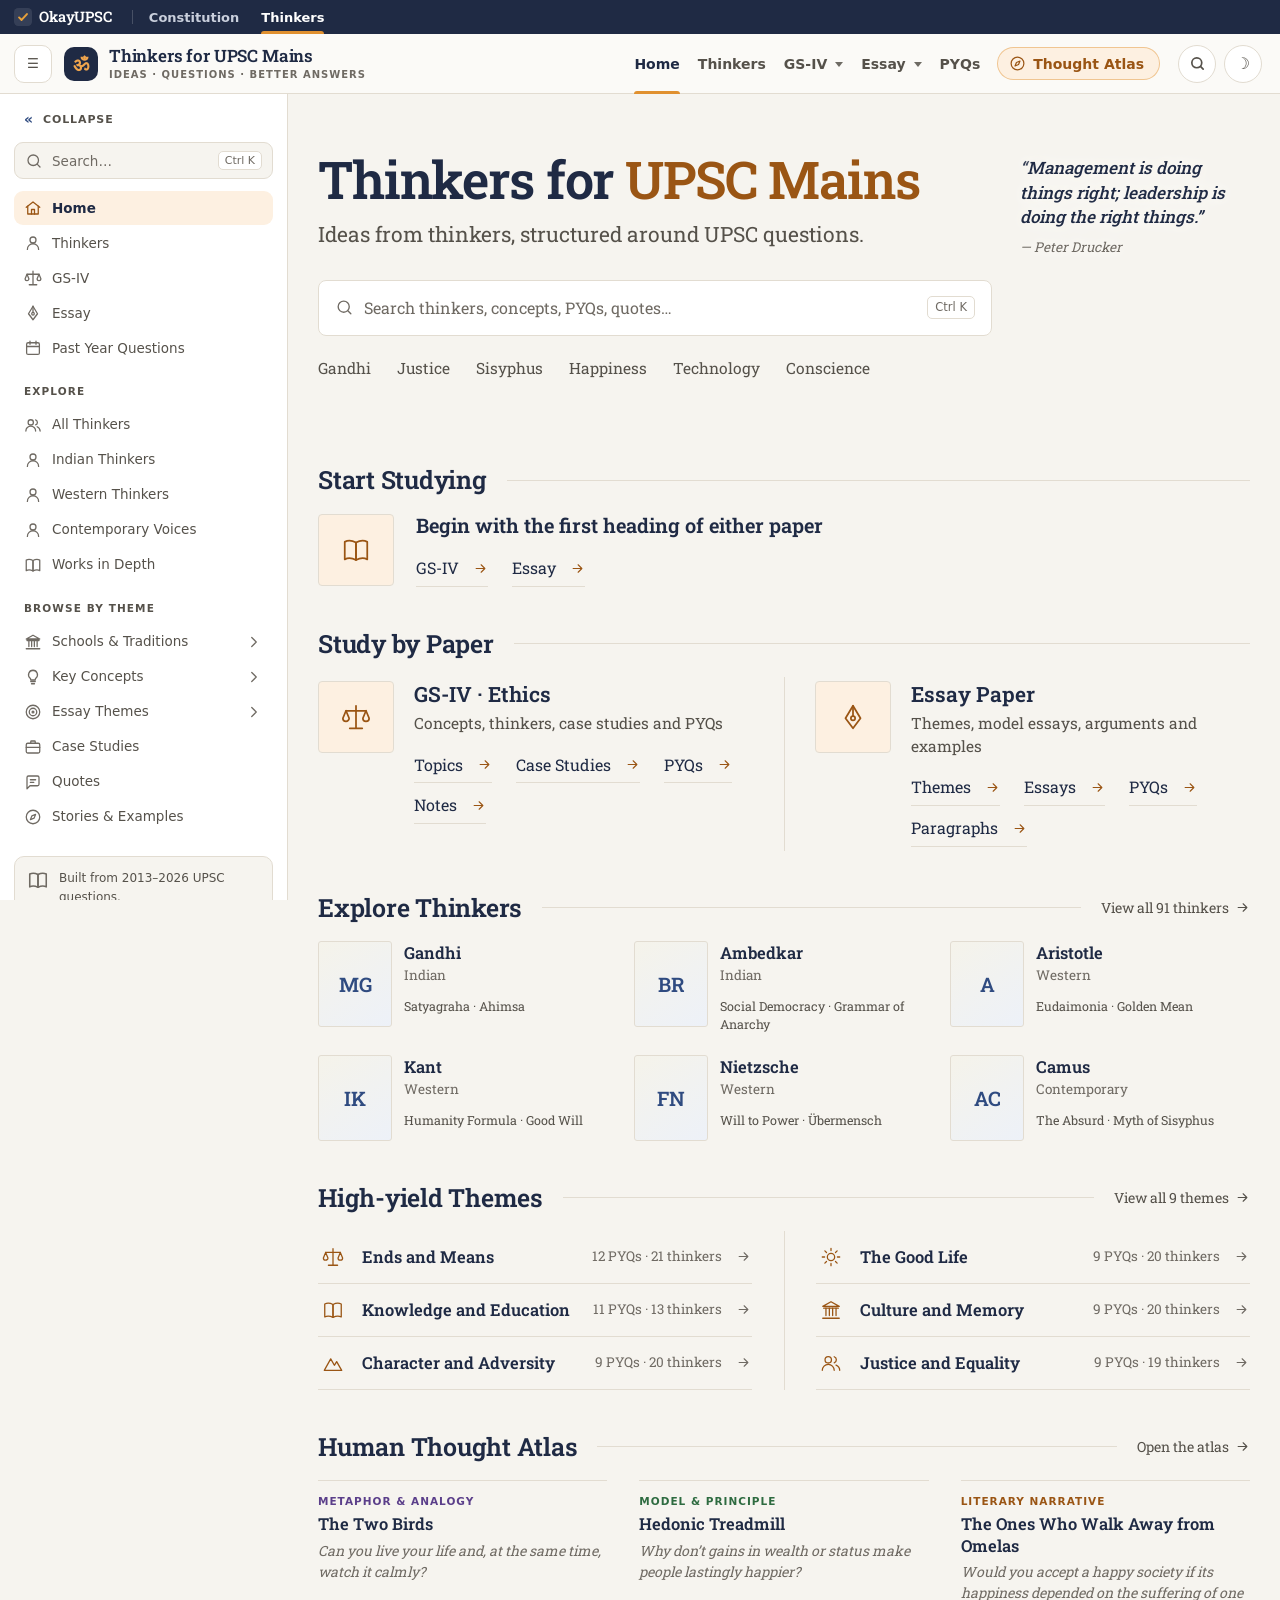
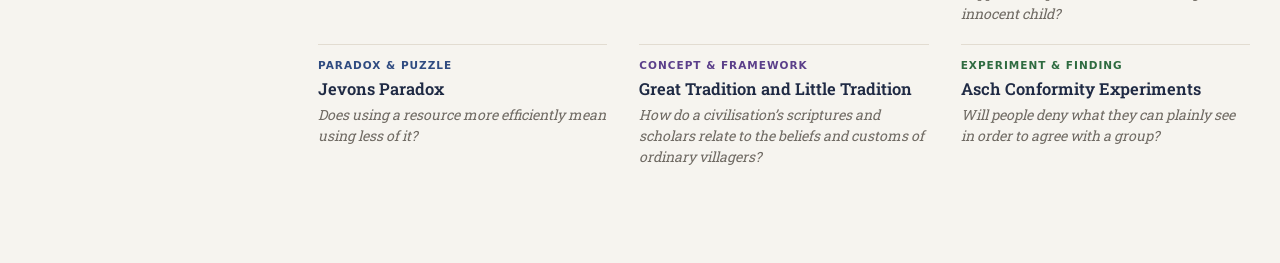
==== commit 5fa267c3: "Bundle the fonts; no Where it breaks for the Upanishadic entries Roboto Slab and Noto Serif Devanaga" ====
--- a/index.html
+++ b/index.html
@@ -14,11 +14,8 @@
 <link rel="icon" href="favicon.svg" type="image/svg+xml">
 <link rel="apple-touch-icon" href="apple-touch-icon.png">
 <!-- Roboto Slab carries the headings and the reading text, as on the other two
-     OkayUPSC sites. Noto Serif Devanagari sets the Sanskrit in the stories. -->
-<link rel="preconnect" href="https://fonts.googleapis.com">
-<link rel="preconnect" href="https://fonts.gstatic.com" crossorigin>
-<link rel="stylesheet" href="https://fonts.googleapis.com/css2?family=Roboto+Slab:wght@400;500;600;700&display=swap">
-<link rel="stylesheet" href="https://fonts.googleapis.com/css2?family=Noto+Serif+Devanagari:wght@400;500;600&display=swap">
+     OkayUPSC sites. Both it and the Devanagari font come from fonts/. -->
+<link rel="preload" href="fonts/roboto-slab-latin.woff2" as="font" type="font/woff2" crossorigin>
 <!-- The stylesheet and scripts below are loaded with a fresh timestamp every visit,
      so an edited file is never served from a stale browser cache. -->
 <script>
@@ -99,7 +96,7 @@
   // copy uses a fixed version instead and lets the browser cache properly.
   // Bump BUILD when the data files change.
   (function () {
-    var BUILD = '2026-10-10c';
+    var BUILD = '2026-10-10d';
     var local = ['localhost', '127.0.0.1', '::1', ''].indexOf(location.hostname) !== -1
                 || location.protocol === 'file:';
     var v = local ? Date.now() : BUILD;
--- a/okay-ui.css
+++ b/okay-ui.css
@@ -10,6 +10,21 @@
 
    Dark mode follows the site's theme button where it has one (data-theme on
    <html>), and the phone's setting where it does not. */
+
+/* Roboto Slab, served from each site's fonts folder so the app has it offline.
+   One variable file holds every weight from 400 to 700. The latin-ext file
+   carries the marks on transliterated words, such as ā, ṣ and ṇ. Licence:
+   Apache 2.0, in fonts/LICENSE-roboto-slab.txt. */
+@font-face {
+  font-family: "Roboto Slab"; font-style: normal; font-weight: 400 700; font-display: swap;
+  src: url("fonts/roboto-slab-latin-ext.woff2") format("woff2");
+  unicode-range: U+0100-02BA, U+02BD-02C5, U+02C7-02CC, U+02CE-02D7, U+02DD-02FF, U+0304, U+0308, U+0329, U+1D00-1DBF, U+1E00-1E9F, U+1EF2-1EFF, U+2020, U+20A0-20AB, U+20AD-20C4, U+2113, U+2C60-2C7F, U+A720-A7FF;
+}
+@font-face {
+  font-family: "Roboto Slab"; font-style: normal; font-weight: 400 700; font-display: swap;
+  src: url("fonts/roboto-slab-latin.woff2") format("woff2");
+  unicode-range: U+0000-00FF, U+0131, U+0152-0153, U+02BB-02BC, U+02C6, U+02DA, U+02DC, U+0304, U+0308, U+0329, U+2000-206F, U+20AC, U+2122, U+2191, U+2193, U+2212, U+2215, U+FEFF, U+FFFD;
+}
 
 :root {
   /* paper and ink */
@@ -43,8 +58,8 @@
   --ok-mark-bg: #1f2a44;
   --ok-mark-ink: #f0a54d;
 
-  /* type: Roboto Slab for headings and reading, loaded by each page from
-     Google Fonts; the system sans for menus, labels and buttons */
+  /* type: Roboto Slab for headings and reading, the system sans for menus,
+     labels and buttons */
   --ok-serif: "Roboto Slab", Rockwell, Georgia, "Noto Serif", serif;
   --ok-sans: "Segoe UI", Inter, system-ui, -apple-system, Roboto, "Helvetica Neue", Arial, sans-serif;
   --ok-mono: "Cascadia Mono", "SF Mono", Consolas, "Liberation Mono", monospace;
--- a/styles.css
+++ b/styles.css
@@ -2204,6 +2204,10 @@
    --k-line for hairlines and --k-bar for rules. Every --k passes 4.5:1 on the
    page, on the panel and on its own wash, in both themes. Verses are set in
    Noto Serif Devanagari. */
+@font-face{
+  font-family:"Noto Serif Devanagari";font-style:normal;font-weight:400 700;font-display:swap;
+  src:url("fonts/noto-serif-devanagari.woff2") format("woff2");
+  unicode-range:U+0900-097F,U+1CD0-1CF4,U+1CF7-1CF9,U+200C-200D,U+20A8,U+20B9,U+20F0,U+25CC,U+A830-A839,U+A8E0-A8FF,U+11B00-11B0A}
 .saga{--dev:"Noto Serif Devanagari","Nirmala UI","Mangal",serif}
 .saga,.k-dawn{--k:#9a5514;--k-soft:#fdf0e1;--k-line:#f0d3ad;--k-bar:#e0902f}
 .k-ember{--k:#a63a26;--k-soft:#fbebe7;--k-line:#efc6bc;--k-bar:#d0573e}
--- a/okay-ui.css
+++ b/okay-ui.css
@@ -10,6 +10,21 @@
 
    Dark mode follows the site's theme button where it has one (data-theme on
    <html>), and the phone's setting where it does not. */
+
+/* Roboto Slab, served from each site's fonts folder so the app has it offline.
+   One variable file holds every weight from 400 to 700. The latin-ext file
+   carries the marks on transliterated words, such as ā, ṣ and ṇ. Licence:
+   Apache 2.0, in fonts/LICENSE-roboto-slab.txt. */
+@font-face {
+  font-family: "Roboto Slab"; font-style: normal; font-weight: 400 700; font-display: swap;
+  src: url("fonts/roboto-slab-latin-ext.woff2") format("woff2");
+  unicode-range: U+0100-02BA, U+02BD-02C5, U+02C7-02CC, U+02CE-02D7, U+02DD-02FF, U+0304, U+0308, U+0329, U+1D00-1DBF, U+1E00-1E9F, U+1EF2-1EFF, U+2020, U+20A0-20AB, U+20AD-20C4, U+2113, U+2C60-2C7F, U+A720-A7FF;
+}
+@font-face {
+  font-family: "Roboto Slab"; font-style: normal; font-weight: 400 700; font-display: swap;
+  src: url("fonts/roboto-slab-latin.woff2") format("woff2");
+  unicode-range: U+0000-00FF, U+0131, U+0152-0153, U+02BB-02BC, U+02C6, U+02DA, U+02DC, U+0304, U+0308, U+0329, U+2000-206F, U+20AC, U+2122, U+2191, U+2193, U+2212, U+2215, U+FEFF, U+FFFD;
+}
 
 :root {
   /* paper and ink */
@@ -43,8 +58,8 @@
   --ok-mark-bg: #1f2a44;
   --ok-mark-ink: #f0a54d;
 
-  /* type: Roboto Slab for headings and reading, loaded by each page from
-     Google Fonts; the system sans for menus, labels and buttons */
+  /* type: Roboto Slab for headings and reading, the system sans for menus,
+     labels and buttons */
   --ok-serif: "Roboto Slab", Rockwell, Georgia, "Noto Serif", serif;
   --ok-sans: "Segoe UI", Inter, system-ui, -apple-system, Roboto, "Helvetica Neue", Arial, sans-serif;
   --ok-mono: "Cascadia Mono", "SF Mono", Consolas, "Liberation Mono", monospace;
--- a/styles.css
+++ b/styles.css
@@ -2204,6 +2204,10 @@
    --k-line for hairlines and --k-bar for rules. Every --k passes 4.5:1 on the
    page, on the panel and on its own wash, in both themes. Verses are set in
    Noto Serif Devanagari. */
+@font-face{
+  font-family:"Noto Serif Devanagari";font-style:normal;font-weight:400 700;font-display:swap;
+  src:url("fonts/noto-serif-devanagari.woff2") format("woff2");
+  unicode-range:U+0900-097F,U+1CD0-1CF4,U+1CF7-1CF9,U+200C-200D,U+20A8,U+20B9,U+20F0,U+25CC,U+A830-A839,U+A8E0-A8FF,U+11B00-11B0A}
 .saga{--dev:"Noto Serif Devanagari","Nirmala UI","Mangal",serif}
 .saga,.k-dawn{--k:#9a5514;--k-soft:#fdf0e1;--k-line:#f0d3ad;--k-bar:#e0902f}
 .k-ember{--k:#a63a26;--k-soft:#fbebe7;--k-line:#efc6bc;--k-bar:#d0573e}
